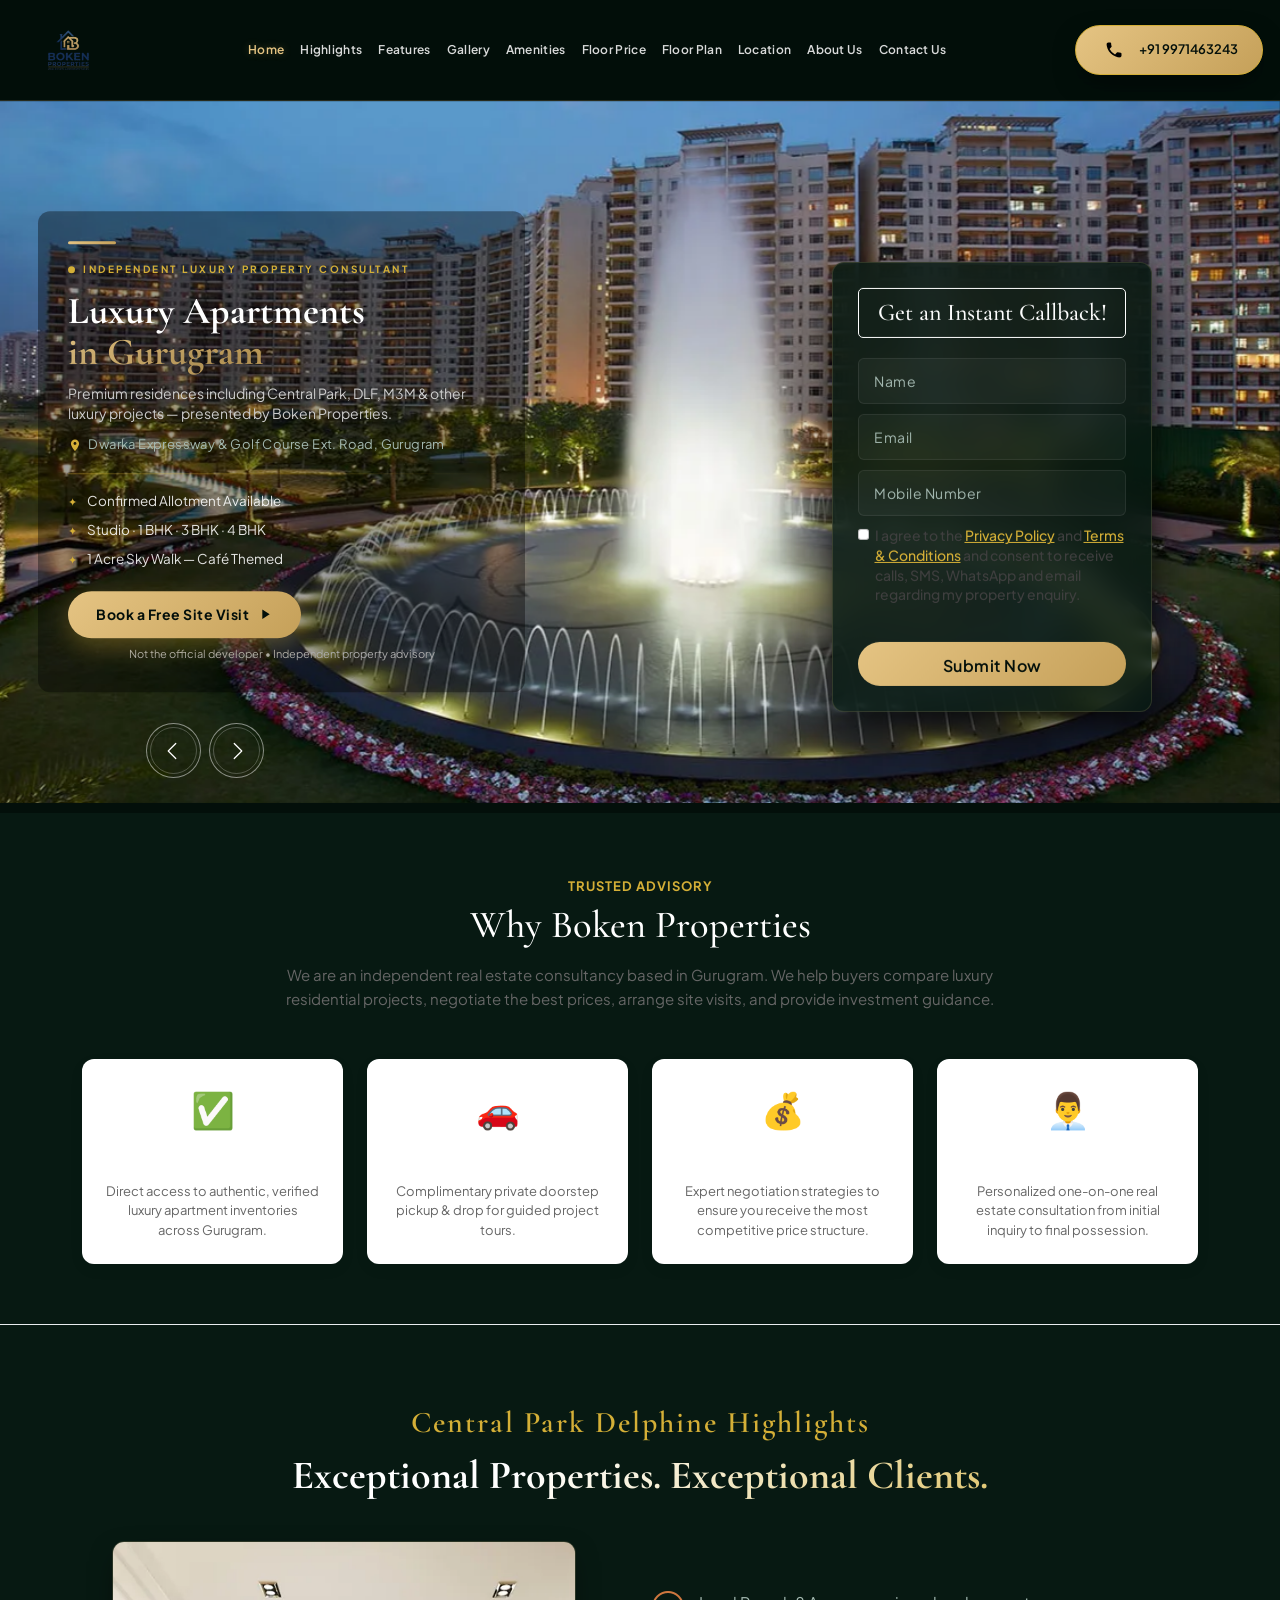
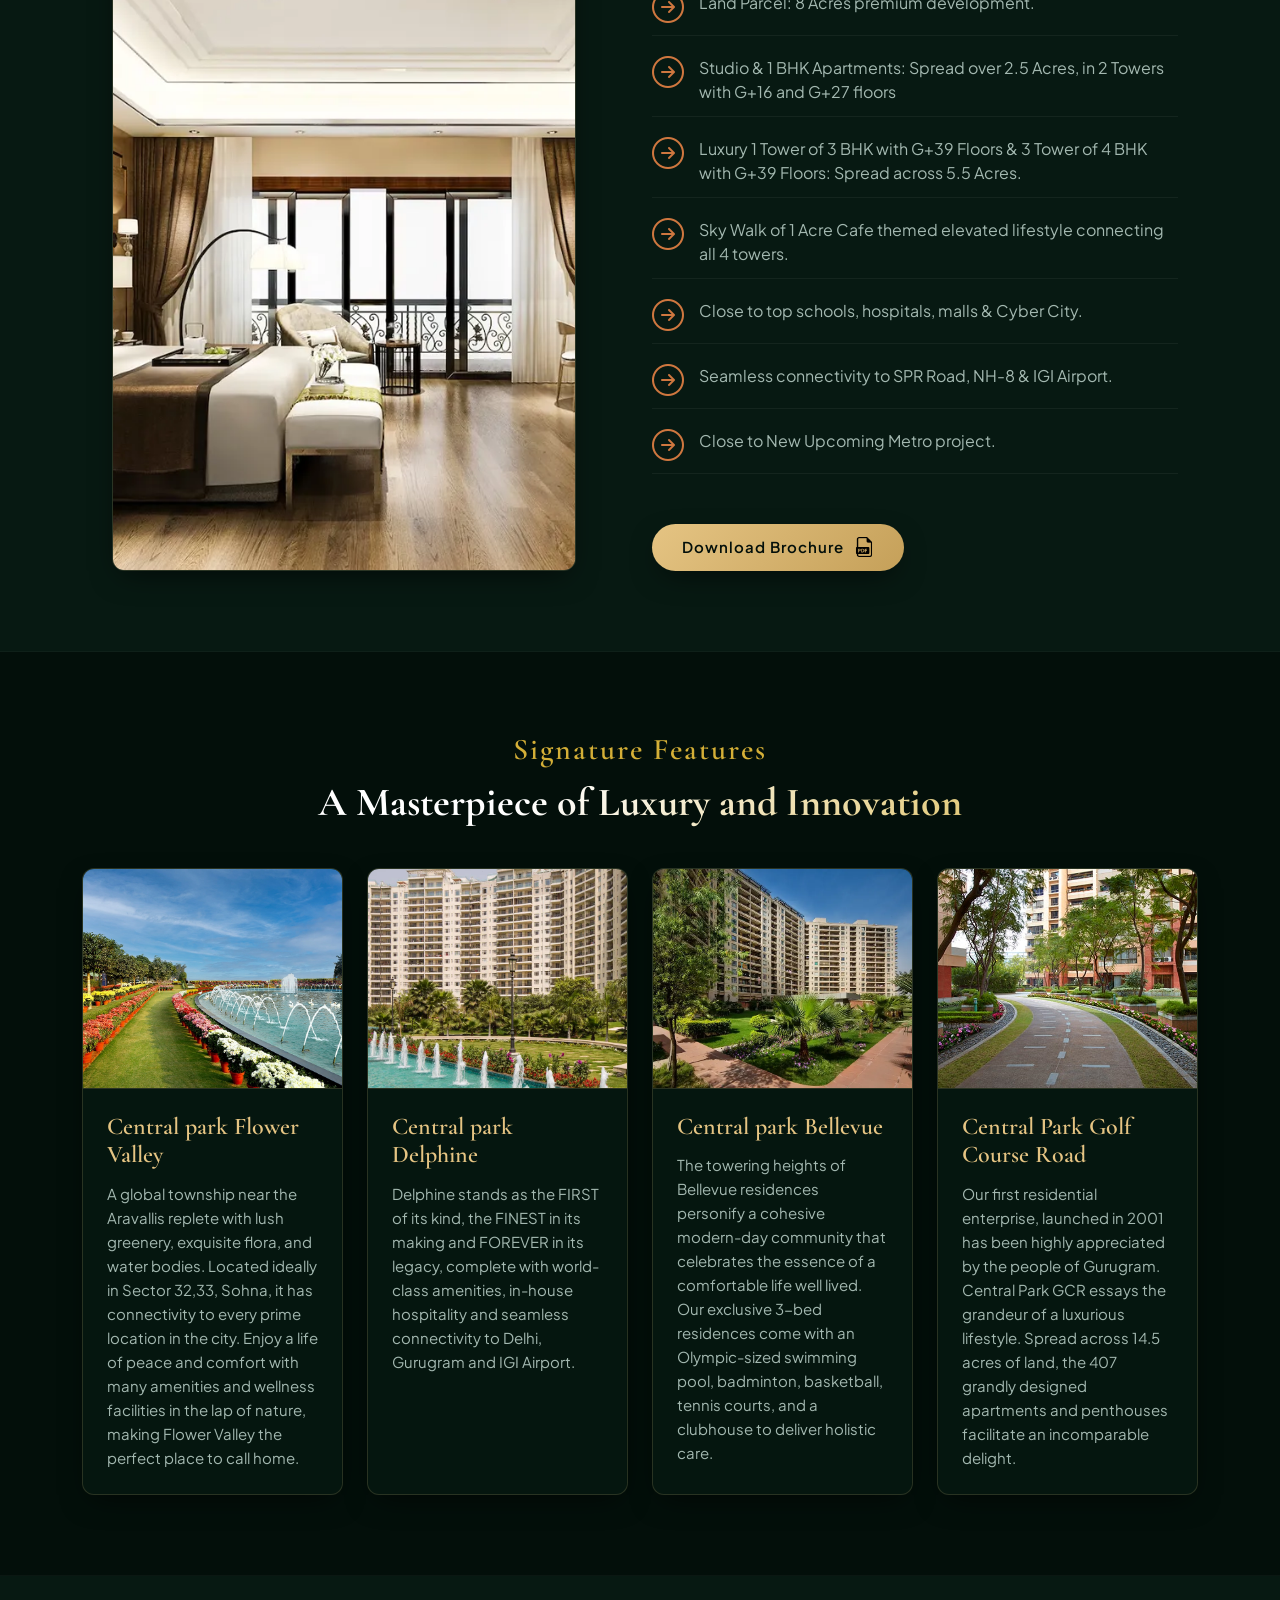
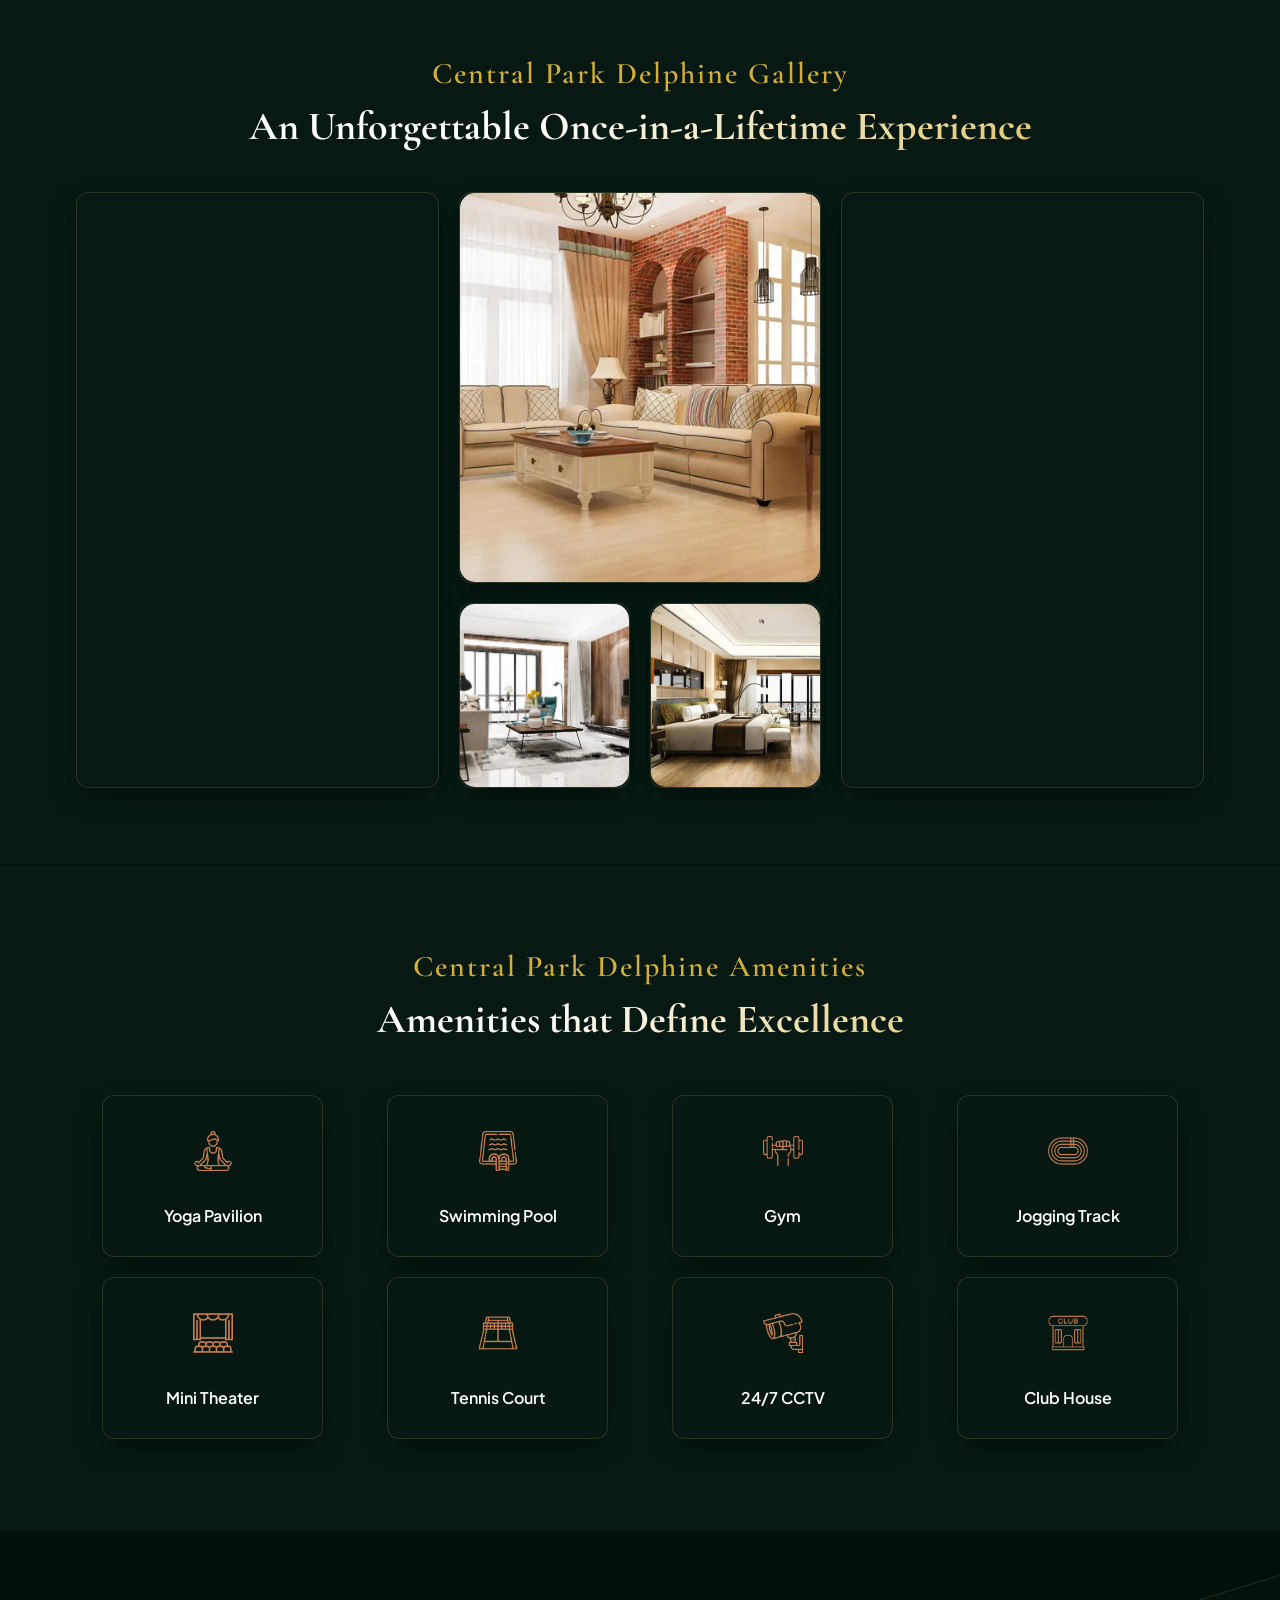
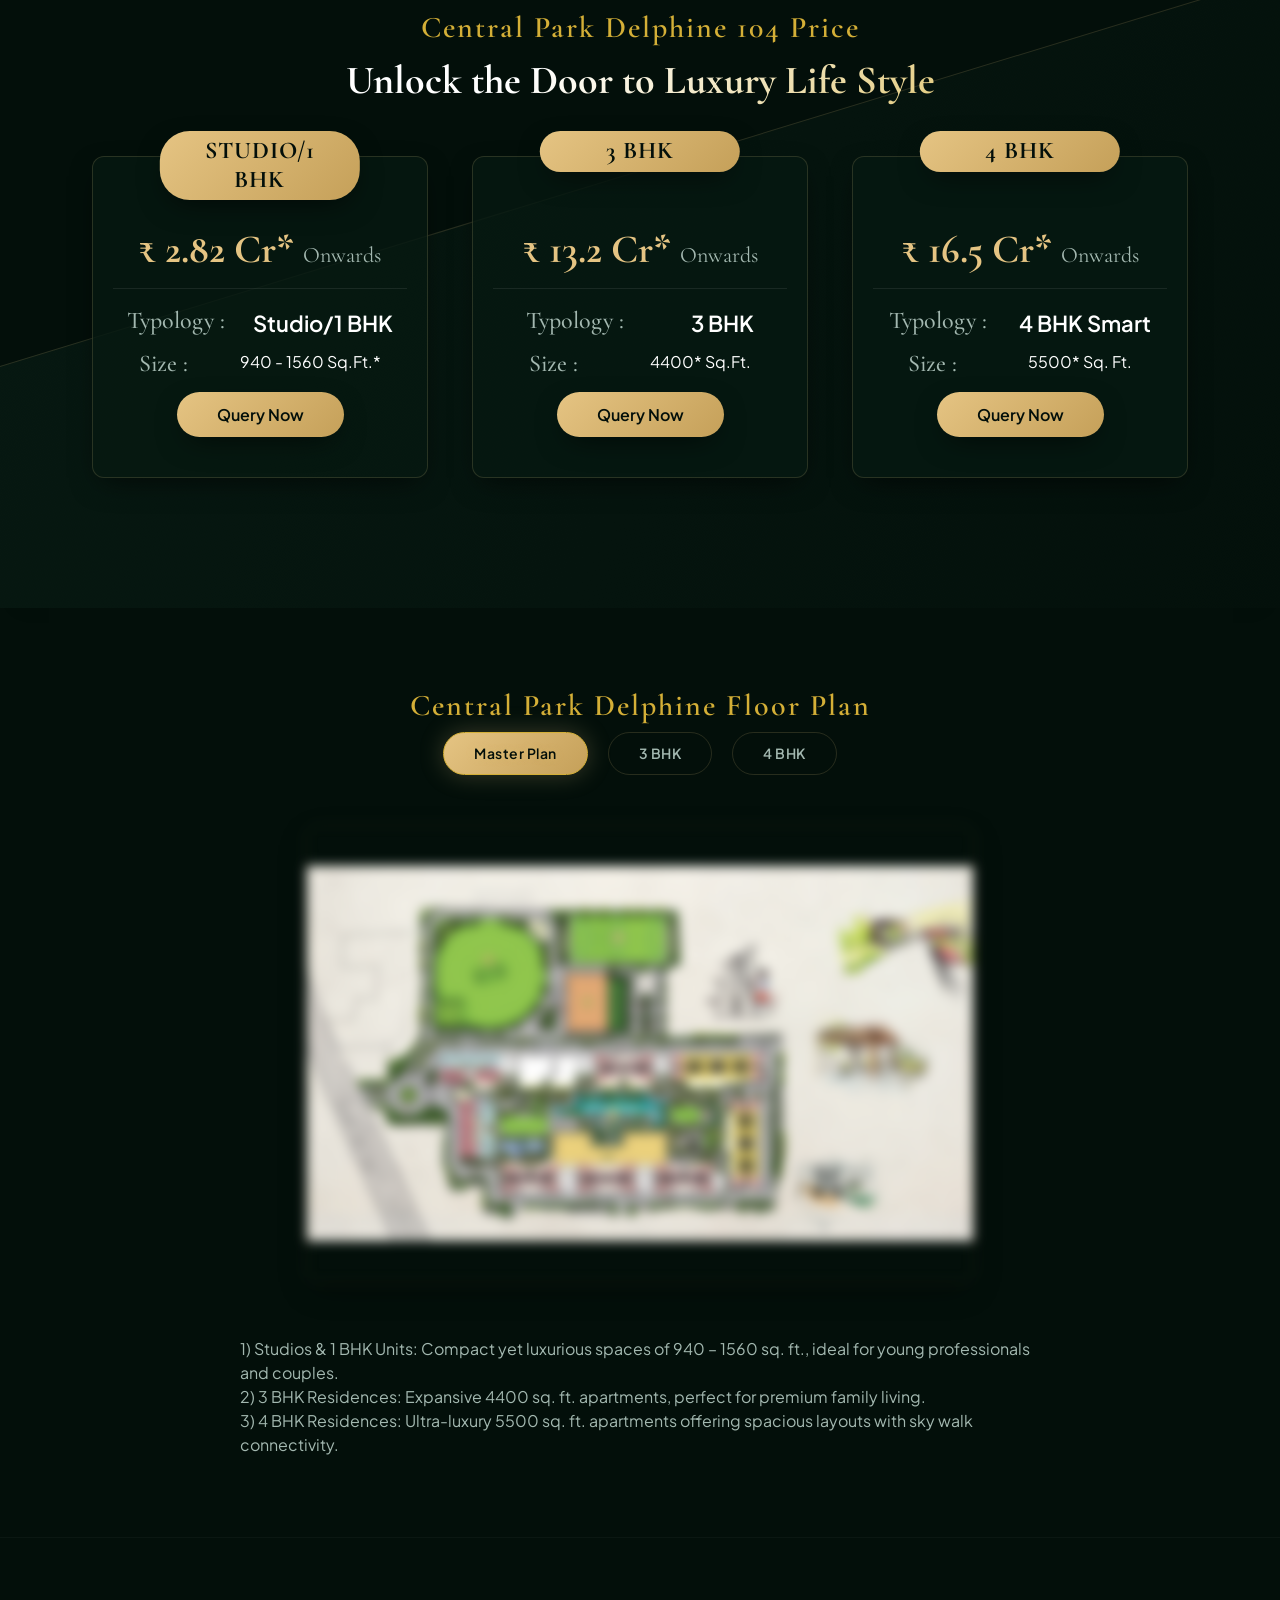
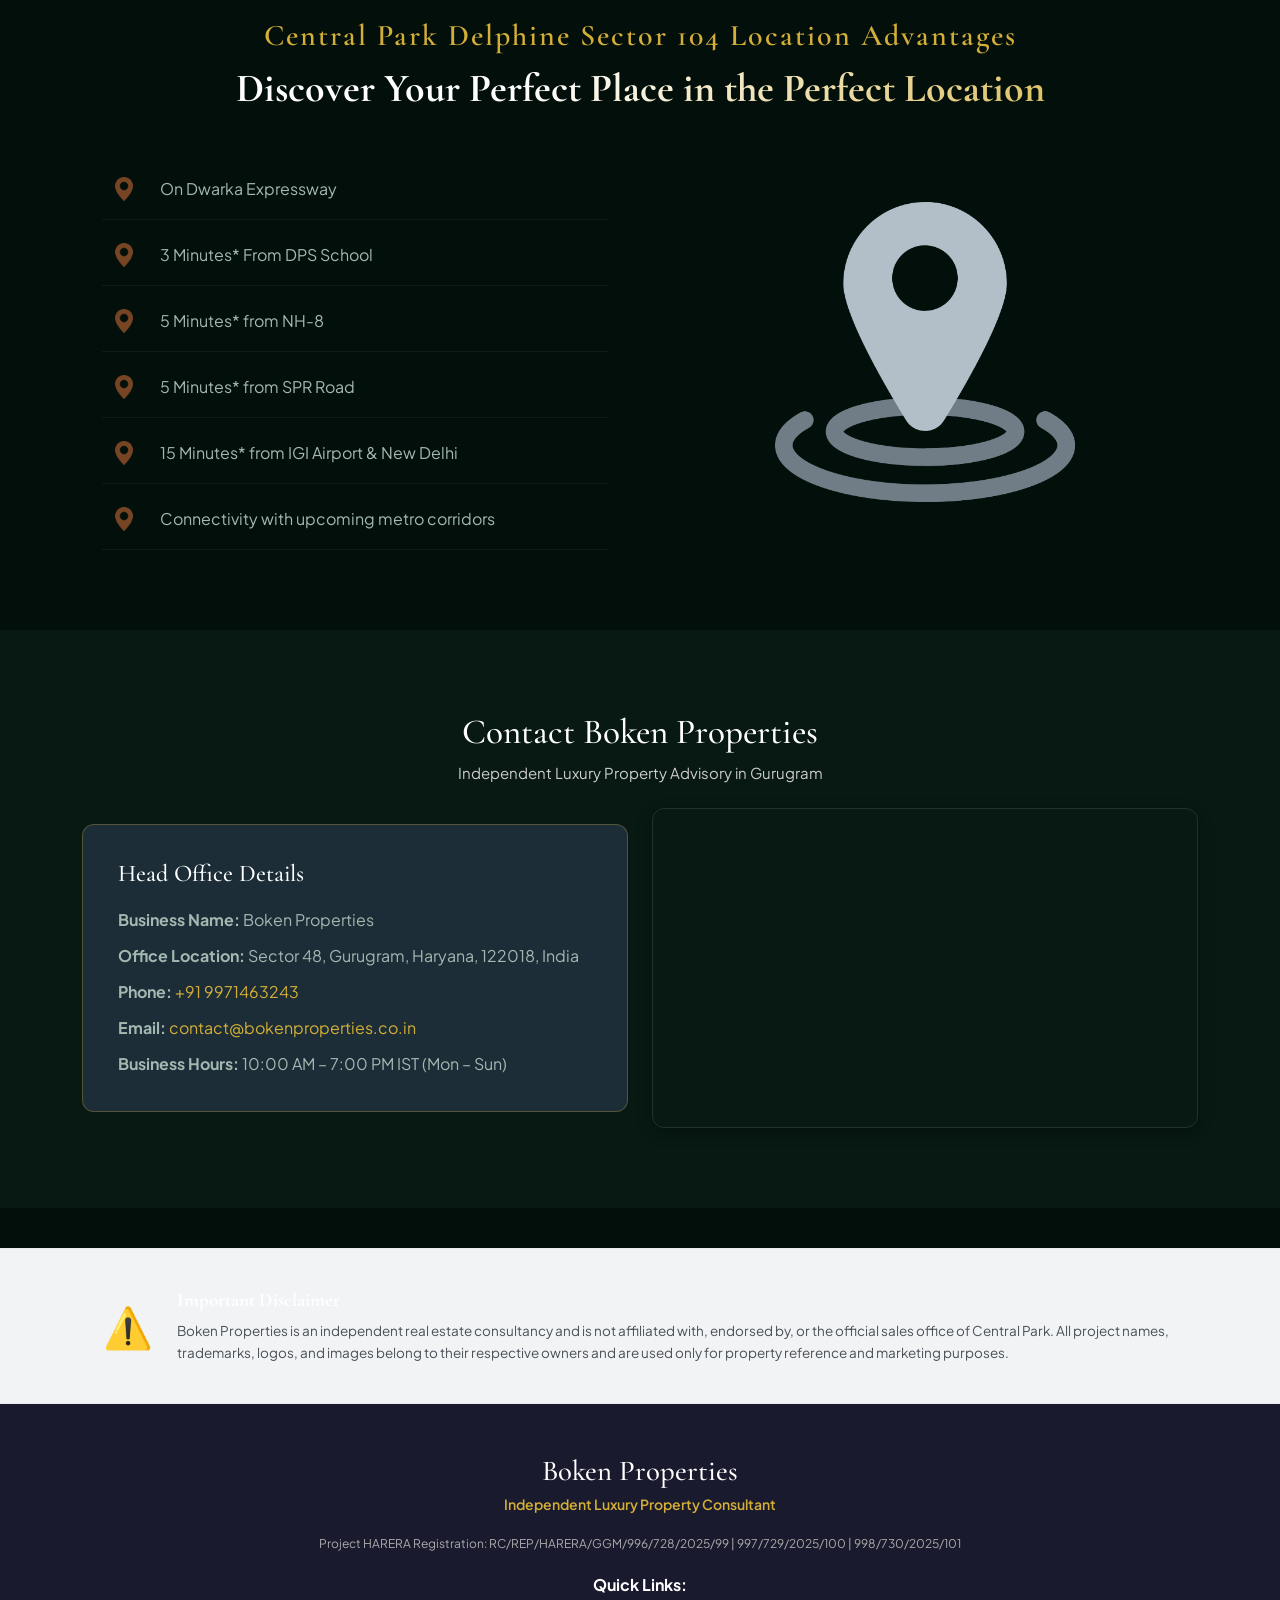
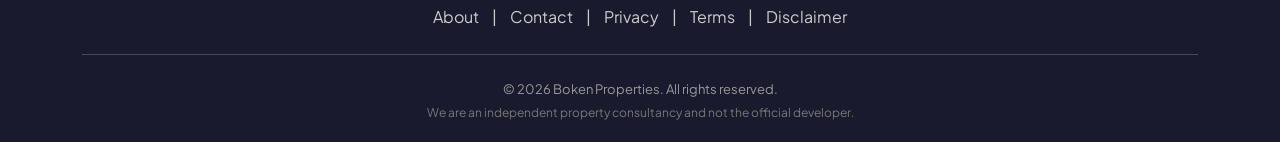
==== central-park-gurugram/index.html @ f5cbbeef "changes" ====
﻿<!DOCTYPE html>
<html lang="en" prefix="og: https://ogp.me/ns#">

<!-- Mirrored from www.bokenproperties.co.in/ by HTTrack Website Copier/3.x [XR&CO'2014], Fri, 24 Jul 2026 10:35:18 GMT -->
<head>
  <meta charset="utf-8">
  <meta name="viewport" content="width=device-width, initial-scale=1, viewport-fit=cover">
  <meta name="theme-color" content="#1a1a2e" />
  <meta http-equiv="X-UA-Compatible" content="IE=edge">

  <!-- ===== PRIMARY SEO TAGS ===== -->
  <title>Luxury Apartments in Gurugram | Boken Properties</title>
  <meta name="description" content="Explore premium apartments in Gurugram with Boken Properties. Independent property consultants offering site visits, price assistance and luxury residential guidance.">
  <meta name="keywords" content="Luxury Apartments Gurugram, Boken Properties, Gurugram Property Consultant, Central Park Delphine, Dwarka Expressway luxury project, 3 BHK Gurgaon, 4 BHK Gurgaon, independent property advisor">

  <!-- ===== CANONICAL & ROBOTS ===== -->
  <link rel="canonical" href="https://bokenproperties.co.in/">
  <link rel="alternate" hreflang="en-in" href="https://bokenproperties.co.in/">
  <link rel="alternate" hreflang="x-default" href="https://bokenproperties.co.in/">
  <link rel="sitemap" type="application/xml" title="Sitemap" href="https://bokenproperties.co.in/sitemap.xml">
  <meta name="robots" content="index, follow, max-snippet:-1, max-image-preview:large, max-video-preview:-1">
  <meta name="googlebot" content="index, follow, max-snippet:-1, max-image-preview:large, max-video-preview:-1">
  <meta name="bingbot" content="index, follow">

  <!-- ===== AUTHOR & COPYRIGHT ===== -->
  <meta name="author" content="Boken Properties – Independent Luxury Property Consultant">
  <meta name="copyright" content="bokenproperties.co.in">
  <meta name="rating" content="general">
  <meta name="revisit-after" content="3 days">
  <meta name="language" content="English">
  <meta name="classification" content="Real Estate, Luxury Properties, Property Consultancy">
  <meta name="category" content="Real Estate Consultancy">
  <meta name="coverage" content="India, Delhi NCR, Gurgaon, Gurugram, Haryana">
  <meta name="distribution" content="global">
  <meta name="target" content="all">
  <meta name="HandheldFriendly" content="true">
  <meta name="MobileOptimized" content="320">
  <meta name="apple-mobile-web-app-capable" content="yes">
  <meta name="apple-mobile-web-app-status-bar-style" content="black-translucent">
  <meta name="apple-mobile-web-app-title" content="Boken Properties">
  <meta name="application-name" content="Boken Properties">
  <meta name="msapplication-TileColor" content="#1a1a2e">
  <meta name="msapplication-TileImage" content="https://bokenproperties.co.in/images/image2/Central%20Park%20Delphine.webp">

  <!-- ===== DUBLIN CORE METADATA ===== -->
  <meta name="DC.title" content="Luxury Apartments in Gurugram | Boken Properties">
  <meta name="DC.creator" content="Boken Properties – Independent Luxury Property Consultant">
  <meta name="DC.subject" content="Luxury Properties, Real Estate Consultancy, Gurgaon, Gurugram, Delhi NCR">
  <meta name="DC.description" content="Explore premium apartments in Gurugram with Boken Properties. Independent property consultants offering site visits, price assistance and luxury residential guidance.">
  <meta name="DC.publisher" content="bokenproperties.co.in">
  <meta name="DC.type" content="Service">
  <meta name="DC.format" content="text/html">
  <meta name="DC.language" content="en">
  <meta name="DC.coverage" content="Gurgaon, Gurugram, Haryana, India">

  <!-- ===== GEO / LOCAL SEO TAGS ===== -->
  <meta name="geo.region" content="IN-HR">
  <meta name="geo.placename" content="Sector 48, Gurugram, Haryana, Delhi NCR, India">
  <meta name="geo.position" content="28.4230;77.0425">
  <meta name="ICBM" content="28.4230, 77.0425">
  <meta name="geo.country" content="IN">

  <!-- ===== OPEN GRAPH (Facebook / LinkedIn / WhatsApp / Telegram) ===== -->
  <meta property="og:type" content="website">
  <meta property="og:site_name" content="Boken Properties – Independent Luxury Property Consultant">
  <meta property="og:title" content="Luxury Apartments in Gurugram | Boken Properties">
  <meta property="og:description" content="Explore premium apartments in Gurugram with Boken Properties. Independent property consultants offering site visits, price assistance and luxury residential guidance.">
  <meta property="og:url" content="https://bokenproperties.co.in/">
  <meta property="og:image" content="https://bokenproperties.co.in/images/image2/imgi_3_gallery10.webp">
  <meta property="og:image:secure_url" content="https://bokenproperties.co.in/images/image2/imgi_3_gallery10.webp">
  <meta property="og:image:type" content="image/webp">
  <meta property="og:image:width" content="1200">
  <meta property="og:image:height" content="630">
  <meta property="og:image:alt" content="Boken Properties Luxury Properties in Gurugram Gurgaon">
  <meta property="og:locale" content="en_IN">
  <meta property="og:phone_number" content="+919971463243">
  <meta property="og:street-address" content="Sector 48">
  <meta property="og:locality" content="Gurugram">
  <meta property="og:region" content="Haryana">
  <meta property="og:postal-code" content="122018">
  <meta property="og:country-name" content="India">
  <meta property="article:publisher" content="https://bokenproperties.co.in/">
  <meta property="article:modified_time" content="2026-08-20T09:00:00+05:30">

  <!-- ===== TWITTER / X CARD ===== -->
  <meta name="twitter:card" content="summary_large_image">
  <meta name="twitter:title" content="Luxury Apartments in Gurugram | Boken Properties">
  <meta name="twitter:description" content="Explore premium apartments in Gurugram with Boken Properties. Independent property consultants offering site visits, price assistance and luxury residential guidance.">
  <meta name="twitter:image" content="https://bokenproperties.co.in/images/image2/imgi_3_gallery10.webp">
  <meta name="twitter:image:alt" content="Boken Properties Luxury Residences Gurugram">
  <meta name="twitter:domain" content="bokenproperties.co.in">

  <!-- ===== PINTEREST ===== -->
  <meta name="pinterest-rich-pin" content="true">

  <!-- ===== FAVICON ===== -->
  <link href="../images/image2/Central%20Park%20Delphine.webp" rel="shortcut icon" type="image/x-icon">
  <link rel="apple-touch-icon" sizes="180x180" href="../images/image2/Central%20Park%20Delphine.webp">
  <link rel="apple-touch-icon" sizes="152x152" href="../images/image2/Central%20Park%20Delphine.webp">
  <link rel="apple-touch-icon" sizes="120x120" href="../images/image2/Central%20Park%20Delphine.webp">
  <link rel="icon" type="image/webp" sizes="32x32" href="../images/image2/Central%20Park%20Delphine.webp">
  <link rel="icon" type="image/webp" sizes="16x16" href="../images/image2/Central%20Park%20Delphine.webp">

  <!-- ===== PERFORMANCE & PRELOAD ===== -->
  <link rel="preload" href="../images/image2/imgi_3_gallery10.webp" as="image" type="image/webp">
  <link rel="dns-prefetch" href="//fonts.googleapis.com">
  <link rel="dns-prefetch" href="//fonts.gstatic.com">
  <link rel="dns-prefetch" href="//www.googletagmanager.com">

  <!-- ===== FONTS ===== -->
  <link rel="preconnect" href="https://fonts.googleapis.com">
  <link rel="preconnect" href="https://fonts.gstatic.com" crossorigin>
  <link href="https://fonts.googleapis.com/css2?family=Cormorant+Garamond:ital,wght@0,300;0,400;0,500;0,600;0,700;1,400&family=Plus+Jakarta+Sans:wght@300;400;500;600;700&display=swap" rel="stylesheet">

  <!-- ===== STYLESHEETS ===== -->
  <link rel="stylesheet" href="../css/bootstrap.min.css">
  <link rel="stylesheet" href="../css/style.css">
  <link rel="stylesheet" href="../css/magnific-popup.css">

  <!-- ===== JSON-LD STRUCTURED DATA ===== -->

  <!-- 1. RealEstateAgent / LocalBusiness Schema -->
  <script type="application/ld+json">
  {
    "@context": "https://schema.org",
    "@type": "RealEstateAgent",
    "name": "Boken Properties",
    "url": "https://bokenproperties.co.in",
    "email": "contact@bokenproperties.co.in",
    "telephone": "+919971463243",
    "description": "Independent real estate consultancy based in Gurugram helping buyers compare luxury residential projects, negotiate best prices, arrange site visits, and provide investment guidance.",
    "address": {
      "@type": "PostalAddress",
      "streetAddress": "Sector 48",
      "addressLocality": "Gurugram",
      "addressRegion": "Haryana",
      "postalCode": "122018",
      "addressCountry": "IN"
    },
    "sameAs": []
  }
  </script>

  <!-- 3. ItemList of Properties -->
  <script type="application/ld+json">
  {
    "@context": "https://schema.org",
    "@type": "ItemList",
    "name": "Central Park Properties in Gurugram",
    "description": "Complete list of luxury residential projects by Central Park developer in Gurgaon, Delhi NCR.",
    "itemListElement": [
      {
        "@type": "ListItem",
        "position": 1,
        "name": "Central Park Delphine – Sector 104, Dwarka Expressway",
        "url": "https://bokenproperties.co.in/central-park-gurugram/",
        "description": "New launch luxury project – Studio, 1, 3 & 4 BHK apartments from ₹2.82 Cr* with 1-Acre Sky Walk Café."
      },
      {
        "@type": "ListItem",
        "position": 2,
        "name": "Central Park Flower Valley – Sector 32/33, Sohna",
        "url": "https://bokenproperties.co.in/central-park-gurugram/central-park-gurugram/",
        "description": "Global township near the Aravallis with lush greenery, water bodies and world-class amenities."
      },
      {
        "@type": "ListItem",
        "position": 3,
        "name": "Central Park Bellevue – Gurgaon",
        "url": "https://bokenproperties.co.in/central-park-gurugram/central-park-gurugram/",
        "description": "Luxury 3-bedroom residences with Olympic-sized pool, sports courts and premium clubhouse."
      },
      {
        "@type": "ListItem",
        "position": 4,
        "name": "Central Park Golf Course Road – Gurgaon",
        "url": "https://bokenproperties.co.in/central-park-gurugram/central-park-gurugram/",
        "description": "First residential project by Central Park, launched 2001. 407 apartments & penthouses spread across 14.5 acres."
      }
    ]
  }
  </script>

  <!-- 5. BreadcrumbList Schema -->
  <script type="application/ld+json">
  {
    "@context": "https://schema.org",
    "@type": "BreadcrumbList",
    "@id": "https://bokenproperties.co.in/central-park-gurugram/central-park-gurugram/#breadcrumb",
    "itemListElement": [
      {
        "@type": "ListItem",
        "position": 1,
        "name": "Home – Central Park Delphine",
        "item": "https://bokenproperties.co.in/central-park-gurugram/"
      },
      {
        "@type": "ListItem",
        "position": 2,
        "name": "Central Park Properties Gurugram",
        "item": "https://bokenproperties.co.in/central-park-gurugram/central-park-gurugram/"
      }
    ]
  }
  </script>

  <!-- 5. FAQPage Schema -->
  <script type="application/ld+json">
  {
    "@context": "https://schema.org",
    "@type": "FAQPage",
    "mainEntity": [
      {
        "@type": "Question",
        "name": "What Central Park projects are available in Gurgaon?",
        "acceptedAnswer": {
          "@type": "Answer",
          "text": "Central Park has multiple luxury projects in Gurgaon including Central Park Delphine (Sector 104, Dwarka Expressway), Central Park Flower Valley (Sector 32/33, Sohna), Central Park Bellevue, and Central Park Golf Course Road."
        }
      },
      {
        "@type": "Question",
        "name": "What is Central Park Delphine?",
        "acceptedAnswer": {
          "@type": "Answer",
          "text": "Central Park Delphine is a new launch ultra-luxury residential project at Sector 104, Dwarka Expressway, Gurgaon. It offers Studio, 1 BHK, 3 BHK and 4 BHK apartments starting from ₹2.82 Cr* with a unique 1-Acre Sky Walk Café lifestyle deck."
        }
      },
      {
        "@type": "Question",
        "name": "What is Central Park Flower Valley?",
        "acceptedAnswer": {
          "@type": "Answer",
          "text": "Central Park Flower Valley is a global township located in Sector 32/33, Sohna, Gurgaon, near the Aravallis. It features lush greenery, water bodies, exquisite flora, and world-class amenities for comfortable community living."
        }
      },
      {
        "@type": "Question",
        "name": "Who develops Central Park properties in Gurgaon?",
        "acceptedAnswer": {
          "@type": "Answer",
          "text": "Central Park properties in Gurgaon are developed by Central Park, one of India's top luxury real estate developers. The company is known for concept-based luxury developments with premium specifications, lush landscapes and unique lifestyle features."
        }
      }
    ]
  }
  </script>

  <!-- 7. WebPage Schema -->
  <script type="application/ld+json">
  {
    "@context": "https://schema.org",
    "@type": "WebPage",
    "@id": "https://bokenproperties.co.in/central-park-gurugram/central-park-gurugram/#webpage",
    "url": "https://bokenproperties.co.in/central-park-gurugram/central-park-gurugram/",
    "name": "Central Park Properties Gurugram | All Luxury Projects in Gurgaon",
    "isPartOf": {"@id": "https://bokenproperties.co.in/central-park-gurugram/#website"},
    "description": "All Central Park luxury residential projects in Gurugram – Delphine Sector 104, Flower Valley Sohna, Bellevue, Golf Course Road.",
    "inLanguage": "en-IN",
    "datePublished": "2024-01-01",
    "dateModified": "2025-07-30",
    "breadcrumb": {"@id": "https://bokenproperties.co.in/central-park-gurugram/central-park-gurugram/#breadcrumb"},
    "speakable": {
      "@type": "SpeakableSpecification",
      "cssSelector": ["h1", "h2", ".property-highlights"]
    }
  }
  </script>

  <!-- 8. Event / Site Visit Schema -->
  <script type="application/ld+json">
  {
    "@context": "https://schema.org",
    "@type": "Event",
    "name": "Central Park Gurugram Property Showcase & Site Visit",
    "description": "Book a free site visit to explore all Central Park properties in Gurugram – Delphine Sector 104, Flower Valley, Bellevue and Golf Course Road.",
    "startDate": "2025-01-01",
    "endDate": "2025-12-31",
    "eventStatus": "https://schema.org/EventScheduled",
    "eventAttendanceMode": "https://schema.org/OfflineEventAttendanceMode",
    "location": {
      "@type": "Place",
      "name": "Central Park Properties – Sales Office, Gurugram",
      "address": {
        "@type": "PostalAddress",
        "addressLocality": "Gurgaon",
        "addressRegion": "Haryana",
        "addressCountry": "IN"
      }
    },
    "organizer": {
      "@type": "Organization",
      "name": "Central Park Delphine – Authorized Channel Partner",
      "url": "https://bokenproperties.co.in/central-park-gurugram/"
    },
    "offers": {
      "@type": "Offer",
      "price": "0",
      "priceCurrency": "INR",
      "availability": "https://schema.org/InStock",
      "url": "https://bokenproperties.co.in/central-park-gurugram/central-park-gurugram/#contact"
    }
  }
  </script>

</head>
<!-- Google tag (gtag.js) -->
<script async src="https://www.googletagmanager.com/gtag/js?id=AW-18353196610"></script>
<script>
  window.dataLayer = window.dataLayer || [];
  function gtag(){dataLayer.push(arguments);}
  gtag('js', new Date());

  gtag('config', 'AW-18353196610');
</script>
<body>
    
    <section class="header-section">
        <nav class="navbar navbar-expand-lg">
          <div class="container">
            <a class="navbar-brand" href="index.html">
            <img class="project-logo" src="../properties.images/logo2.png" alt="Central Park Delphine">
          
            </a>
            <button class="navbar-toggler" type="button" data-bs-toggle="collapse" data-bs-target="#navbarSupportedContent" aria-controls="navbarSupportedContent" aria-expanded="false" aria-label="Toggle navigation">
            <span class="navbar-toggler-icon"></span>
            </button>
            <div class="collapse navbar-collapse justify-content-center" id="navbarSupportedContent">
                <ul class="navbar-nav mb-2 mb-lg-0 asidebar">
                <li class="nav-item">
                    <a class="nav-link active" aria-current="page" href="#home">Home</a>
                </li>
            <!-- <li class="nav-item">
              <a class="nav-link" href="#overview">Overview</a>
            </li> -->
            <li class="nav-item">
              <a class="nav-link" href="#highlights">Highlights</a>
            </li>
            <li class="nav-item">
              <a class="nav-link" href="#features">Features</a>
            </li>
            <li class="nav-item">
              <a class="nav-link" href="#gallery">Gallery</a>
            </li>
            <li class="nav-item">
              <a class="nav-link" href="#amenities">Amenities</a>
            </li>
            <li class="nav-item">
              <a class="nav-link" href="#price">Floor Price</a>
            </li>
            <li class="nav-item">
              <a class="nav-link" href="#master-and-floor-plan">Floor Plan</a>
            </li>
            <li class="nav-item">
              <a class="nav-link" href="#location-advantage">Location</a>
            </li>
            <li class="nav-item">
              <a class="nav-link" href="../about.html">About Us</a>
            </li>
            <li class="nav-item">
              <a class="nav-link" href="../contact-us.html">Contact Us</a>
            </li>
          </ul>
        </div>
         <div class="nav-item d-md-block d-none">
          <a class="navbar-call-btn" href="tel:+91 9971463243 ">
            <img class="trin-trin" src="data:image/svg+xml;utf8,%3Csvg xmlns='http://www.w3.org/2000/svg' viewBox='0 0 24 24' fill='%23000000'%3E%3Cpath d='M20.01 15.38c-1.23 0-2.42-.2-3.53-.57a1 1 0 0 0-1.01.24l-2.2 2.2a15.045 15.045 0 0 1-6.59-6.59l2.2-2.2a1 1 0 0 0 .24-1.01 11.36 11.36 0 0 1-.57-3.53c0-.55-.45-1-1-1H4c-.55 0-1 .45-1 1 0 9.39 7.61 17 17 17 .55 0 1-.45 1-1v-3.5c0-.55-.45-1-1-1z'/%3E%3C/svg%3E" alt="Call Phone Icon">
            +91 9971463243 
          </a>
        </div> 
      </div>
    </nav>
  </section>


  <section class="banner-setion" id="home">
    <div class="banner">
      <div class="container-fluid banner-container">
        <div id="carouselExampleControls" class="carousel slide" data-bs-ride="carousel">
          <div class="carousel-inner">
            <div class="carousel-item active">
                <img src="../images/image2/imgi_3_gallery10.webp" alt="Central Park Delphine" class="d-view">
                <img src="../images/image2/imgi_3_gallery10.webp" alt="Central Park Delphine" class="m-view">

            </div>
            <div class="carousel-item">
                <img src="../images/image2/project_1685186892584295412.avif" alt="Central Park Delphine" class="d-view">
                <img src="../images/image2/project_1685186892584295412.avif" alt="Central Park Delphine" class="m-view">
            </div>
          </div>
          <button class="carousel-control-prev" type="button" data-bs-target="#carouselExampleControls" data-bs-slide="prev">
            <span class="carousel-control-prev-icon" aria-hidden="true"></span>
            <span class="visually-hidden">Previous</span>
          </button>
          <button class="carousel-control-next" type="button" data-bs-target="#carouselExampleControls" data-bs-slide="next">
            <span class="carousel-control-next-icon" aria-hidden="true"></span>
            <span class="visually-hidden">Next</span>
          </button>
        </div>
      </div>
    </div>

    <div class="project-details-ban">

      <!-- Gold top accent bar -->
      <div class="pdb-accent-bar"></div>

      <!-- Hero Badge -->
      <div class="pdb-badge">
        <span class="pdb-badge-dot"></span>
        Independent Luxury Property Consultant
      </div>

      <!-- Main Heading & Subheading -->
      <h1 id="projectName" style="font-size: 2.2rem; margin-bottom: 8px;">Luxury Apartments<br><span class="pdb-title-accent">in Gurugram</span></h1>
      <p style="color: #ccc; font-size: 14px; margin-bottom: 12px; line-height: 1.4;">Premium residences including Central Park, DLF, M3M &amp; other luxury projects — presented by Boken Properties.</p>

      <!-- Location tag -->
      <div class="pdb-location">
        <svg xmlns="http://www.w3.org/2000/svg" width="14" height="14" viewBox="0 0 24 24" fill="var(--color-gold)"><path d="M12 2C8.13 2 5 5.13 5 9c0 5.25 7 13 7 13s7-7.75 7-13c0-3.87-3.13-7-7-7zm0 9.5c-1.38 0-2.5-1.12-2.5-2.5s1.12-2.5 2.5-2.5 2.5 1.12 2.5 2.5-1.12 2.5-2.5 2.5z"/></svg>
        Dwarka Expressway &amp; Golf Course Ext. Road, Gurugram
      </div>

      <!-- <div class="pdb-location" style="font-size: 11px; margin-top: 5px; opacity: 0.9;">
        <strong style="color: var(--color-gold);">HARERA Reg No:</strong> RC/REP/HARERA/GGM/996/728/2025/99 | 997/729/2025/100 | 998/730/2025/101
      </div> -->

      <!-- Thin divider -->
      <div class="pdb-divider"></div>

      <!-- Key highlights -->
      <div class="pdb-highlights">
        <div class="pdb-highlight-item">
          <span class="pdb-check">✦</span>
          <span>Confirmed Allotment Available</span>
        </div>
        <div class="pdb-highlight-item">
          <span class="pdb-check">✦</span>
          <span>Studio · 1 BHK · 3 BHK · 4 BHK</span>
        </div>
        <div class="pdb-highlight-item">
          <span class="pdb-check">✦</span>
          <span>1 Acre Sky Walk — Café Themed</span>
        </div>
      </div>

      <!-- Price chips -->
      <!-- <div class="pdb-price-row">
        <div class="pdb-price-chip">
          <span class="pdb-price-label">Starting From</span>
          <span class="pdb-price-value">₹2.82 Cr*</span>
        </div>
        <div class="pdb-price-chip pdb-price-chip--gold">
          <span class="pdb-price-label">Launch Price</span>
          <span class="pdb-price-value">₹30,000 / Sq.Ft*</span>
        </div>
      </div> -->

      <!-- CTA Button -->
      <a class="pdb-cta-btn" href="#" data-bs-toggle="modal" data-bs-target="#exampleModal">
        Book a Free Site Visit
        <svg xmlns="http://www.w3.org/2000/svg" width="16" height="16" viewBox="0 0 24 24" fill="currentColor"><path d="M8 5v14l11-7z"/></svg>
      </a>

      <!-- Small text below CTA -->
      <p style="font-size: 11px; color: #aaa; text-align: center; margin-top: 8px; margin-bottom: 0;">Not the official developer • Independent property advisory</p>

      <div class="banner-btn d-md-none d-block" style="margin-top:0;"></div>      </div>
    </div>
    
    <div class="banner-form-section">
      <div class="form-section">
        <div class="banner-form">
          <div class="form-bottom">
            <h4 class="form_title" style="text-align: center;">Get an Instant Callback!</h4>
             
          </div>
          <div class="form lower-form-part">
             
			<form method="post" onsubmit="submitForm(event)" >
            <div class="form-group">
              <input type="text" class="form-control" placeholder="Name" name="name" required="">
            </div>
            <div class="form-group">
              <input type="email" class="form-control" placeholder="Email" name="email" required="">
            </div>
            <div class="form-group">
              <input type="tel" class="form-control" placeholder="Mobile Number" name="phone" required="" pattern="[0-9]{10}">
            </div>
           
            <div class="form-check text-start mb-3" style="font-size: 11px; color: #ccc;">
              <input class="form-check-input" type="checkbox" value="" required id="consentCheckHero">
              <label class="form-check-label" for="consentCheckHero" style="line-height: 1.4;">
                I agree to the <a href="../privacy-policy.html" target="_blank" style="color: #d4af37; text-decoration: underline;">Privacy Policy</a> and <a href="../terms-and-conditions.html" target="_blank" style="color: #d4af37; text-decoration: underline;">Terms &amp; Conditions</a> and consent to receive calls, SMS, WhatsApp and email regarding my property enquiry.
              </label>
            </div>
            <input type="submit" name="submit" value="Submit Now" class="btn dark_btn rounded submit_btn">
			</form>
          </div>
        </div>
      </div>
    </div>
  </section>

  <!-- ========================
       2. BUSINESS IDENTITY SECTION
       ======================== -->
  <section class="why-boken-section" style="background: #071912; padding: 60px 0; border-bottom: 1px solid #e9ecef;">
    <div class="container">
      <div class="row text-center mb-5">
        <div class="col-lg-8 offset-lg-2">
          <span style="color: #d4af37; font-weight: 700; text-transform: uppercase; letter-spacing: 1px; font-size: 13px;">Trusted Advisory</span>
          <h2 style="font-family: 'Cormorant Garamond', Georgia, serif; font-size: 2.4rem; color: #1a1a2e; margin-top: 5px; margin-bottom: 15px;">Why Boken Properties</h2>
          <p style="color: #666; font-size: 15px; line-height: 1.6;">We are an independent real estate consultancy based in Gurugram. We help buyers compare luxury residential projects, negotiate the best prices, arrange site visits, and provide investment guidance.</p>
        </div>
      </div>
      <div class="row g-4">
        <div class="col-md-3 col-sm-6">
          <div class="card h-100 text-center p-4" style="border: none; border-radius: 12px; box-shadow: 0 5px 15px rgba(0,0,0,0.05); background: #fff;">
            <div style="font-size: 2.2rem; margin-bottom: 15px;">✅</div>
            <h4 style="font-size: 1.1rem; font-weight: 700; color: #1a1a2e; margin-bottom: 10px;">Verified Inventory</h4>
            <p style="font-size: 13px; color: #666; margin-bottom: 0;">Direct access to authentic, verified luxury apartment inventories across Gurugram.</p>
          </div>
        </div>
        <div class="col-md-3 col-sm-6">
          <div class="card h-100 text-center p-4" style="border: none; border-radius: 12px; box-shadow: 0 5px 15px rgba(0,0,0,0.05); background: #fff;">
            <div style="font-size: 2.2rem; margin-bottom: 15px;">🚗</div>
            <h4 style="font-size: 1.1rem; font-weight: 700; color: #1a1a2e; margin-bottom: 10px;">Free Site Visit</h4>
            <p style="font-size: 13px; color: #666; margin-bottom: 0;">Complimentary private doorstep pickup &amp; drop for guided project tours.</p>
          </div>
        </div>
        <div class="col-md-3 col-sm-6">
          <div class="card h-100 text-center p-4" style="border: none; border-radius: 12px; box-shadow: 0 5px 15px rgba(0,0,0,0.05); background: #fff;">
            <div style="font-size: 2.2rem; margin-bottom: 15px;">💰</div>
            <h4 style="font-size: 1.1rem; font-weight: 700; color: #1a1a2e; margin-bottom: 10px;">Best Price Assistance</h4>
            <p style="font-size: 13px; color: #666; margin-bottom: 0;">Expert negotiation strategies to ensure you receive the most competitive price structure.</p>
          </div>
        </div>
        <div class="col-md-3 col-sm-6">
          <div class="card h-100 text-center p-4" style="border: none; border-radius: 12px; box-shadow: 0 5px 15px rgba(0,0,0,0.05); background: #fff;">
            <div style="font-size: 2.2rem; margin-bottom: 15px;">👨‍💼</div>
            <h4 style="font-size: 1.1rem; font-weight: 700; color: #1a1a2e; margin-bottom: 10px;">Dedicated Property Advisor</h4>
            <p style="font-size: 13px; color: #666; margin-bottom: 0;">Personalized one-on-one real estate consultation from initial inquiry to final possession.</p>
          </div>
        </div>
      </div>
    </div>
  </section>

  <div id="query-fix-btn" class="query-now hide">
    <a href="#" data-bs-toggle="modal" data-bs-target="#exampleModal">
      <img class="query-btn" src="../images/query-btn.png" alt="">
      <p>Query Now</p>
    </a>
  </div>

  <!-- Overview Section -->

  <!-- <section class="overview-section" id="overview">
    <div class="container">
      <div class="row justify-content-between">
        <div class="col-md-6">
          <div class="overview-left-section">
            <h4>Overview</h4>
            <h2>Central Park Delphine, Sector 104 Gurgaon</h2>
            <p>Central Park Delphine is a landmark residential project in Sector 104 Gurgaon that blends luxury, comfort, and exclusivity. Spread over 8 acres of green land, Central Park 104 offers a mix of studio & 1 BHK apartments - 2 Towers, 3 BHK & 4 BHK apartments - 4 Towers. With world-class design, premium architecture and amenities crafted for modern living, Central Park 104 has emerged as one of the most sought-after residential destinations on the Dwarka Expressway belt. Its sky walk innovation, high-rise towers and thoughtfully designed layouts make it stand out in the luxury housing segment.</p>
           
            <a class="overview-btn" href="#" data-bs-toggle="modal" data-bs-target="#exampleModal">Download Brochure
              <img class="img-fluid" src="../images/pdf-file.png" alt="Central Park Delphine">
            </a>
          </div>
        </div>
        <div class="col-md-6">
          <div class="highlight-img-section">
            <img class="img-fluid" src="../images/image2/imgi_22_g5.webp" alt="Central Park Delphine">
          </div>
        </div>
      </div>
    </div>

  </section> -->




  <section class="highlight-section" id="highlights">
    <div class="container">
      <h4 class="section-head"> Central Park Delphine Highlights</h4>
      <h2 class="section-head-para">Exceptional Properties. Exceptional Clients.</h2>

      <div class="row">
        <div class="col-md-6">
          <div class="highlight-img-section">
            <img class="img-fluid" src="../images/image2/imgi_18_g1.webp" alt="Central Park Delphine">
          </div>
        </div>
        <div class="col-md-6">
          <div class="highlight-text-section">
              <div class="high-points">
              <img src="../images/right.png" alt="Central Park Delphine">
              <p>Land Parcel: 8 Acres premium development.</p>
            </div>

            <div class="high-points">
              <img src="../images/right.png" alt="">
              <p>Studio & 1 BHK Apartments: Spread over 2.5 Acres, in 2 Towers with G+16 and G+27 floors</p>
            </div>

            <div class="high-points">
              <img src="../images/right.png" alt="Central Park Delphine">
              <p>Luxury 1 Tower of 3 BHK with G+39 Floors & 3 Tower of 4 BHK with G+39 Floors: Spread across 5.5 Acres.</p>
            </div>

            <div class="high-points">
              <img src="../images/right.png" alt="Central Park Delphine">
              <p>Sky Walk of 1 Acre Cafe themed elevated lifestyle connecting all 4 towers.</p>
            </div>
            <!--<div class="high-points">-->
            <!--  <img src="../images/right.png" alt="Central Park Delphine">-->
            <!--  <p>Payment Plan: Smart 25:15:15:20:25 milestone-based plan for easy investment.</p>-->
            <!--</div>-->

            <div class="high-points">
              <img src="../images/right.png" alt="Central Park Delphine">
              <p>Close to top schools, hospitals, malls & Cyber City.</p>
            </div>

            <div class="high-points">
              <img src="../images/right.png" alt="Central Park Delphine">
              <p>Seamless connectivity to SPR Road, NH-8 & IGI Airport.</p>
            </div>

            <div class="high-points">
              <img src="../images/right.png" alt="Central Park Delphine">
              <p>Close to New Upcoming Metro project.</p>
            </div>

            
           
            

            <!-- <div class="high-btn">
              <a class="high-view-more" href="#" data-bs-toggle="modal" data-bs-target="#exampleModal">
                <p>View More</p>
                <img src="../images/right.png" alt="Central Park Delphine">
              </a>
            </div> -->
            <a class="overview-btn" href="#" data-bs-toggle="modal" data-bs-target="#exampleModal">Download Brochure
              <img class="img-fluid" src="../images/pdf-file.png" alt="Central Park Delphine">
            </a>
          </div>
        </div>
      </div>
    </div>
  </section>

  <!-- Signature Features Section -->
  <section class="features-section" id="features">
    <div class="container">
      <h4 class="section-head">Signature Features</h4>
      <h2 class="section-head-para">A Masterpiece of Luxury and Innovation</h2>
      
      <div class="row g-4">
        <!-- Feature 1 -->
        <div class="col-12 col-md-6 col-lg-3">
          <div class="feature-card">
            <div class="feature-img-wrapper">
              <img src="../properties.images/images1.webp" alt="Central park Flower Valley">
            </div>
            <div class="feature-content">
              <h3>Central park Flower Valley</h3>
              <p>A global township near the Aravallis replete with lush greenery, exquisite flora, and water bodies. Located ideally in Sector 32,33, Sohna, it has connectivity to every prime location in the city. Enjoy a life of peace and comfort with many amenities and wellness facilities in the lap of nature, making Flower Valley the perfect place to call home.</p>
            </div>
          </div>
        </div>
        
        <!-- Feature 2 -->
        <div class="col-12 col-md-6 col-lg-3">
          <div class="feature-card">
            <div class="feature-img-wrapper">
              <img src="../images/image2/image1.webp" alt="Architectural Grandeur">
            </div>
            <div class="feature-content">
              <h3>Central park Delphine</h3>
              <p>Delphine stands as the FIRST of its kind, the FINEST in its making and FOREVER in its legacy, complete with world-class amenities, in-house hospitality and seamless connectivity to Delhi, Gurugram and IGI Airport.</p>
            </div>
          </div>
        </div>
        
        <!-- Feature 3 -->
        <div class="col-12 col-md-6 col-lg-3">
          <div class="feature-card">
            <div class="feature-img-wrapper">
              <img src="../properties.images/image3.webp" alt="Central park Bellevue">
            </div>
            <div class="feature-content">
              <h3>Central park Bellevue</h3>
              <p>The towering heights of Bellevue residences personify a cohesive modern-day community that celebrates the essence of a comfortable life well lived. Our exclusive 3-bed residences come with an Olympic-sized swimming pool, badminton, basketball, tennis courts, and a clubhouse to deliver holistic care.</p>
            </div>
          </div>
        </div>
        
        <!-- Feature 4 -->
        <div class="col-12 col-md-6 col-lg-3">
          <div class="feature-card">
            <div class="feature-img-wrapper">
              <img src="../properties.images/image4.jpg" alt="Central Park Golf Course Road">
            </div>
            <div class="feature-content">
              <h3>Central Park Golf Course Road</h3>
              <p>Our first residential enterprise, launched in 2001 has been highly appreciated by the people of Gurugram. Central Park GCR essays the grandeur of a luxurious lifestyle. Spread across 14.5 acres of land, the 407 grandly designed apartments and penthouses facilitate an incomparable delight.</p>
            </div>
          </div>
        </div>
      </div>
    </div>
  </section>

  <section class="gallery-section" id="gallery">
    <div class="container-fluid">
      <h4 class="section-head">Central Park Delphine Gallery</h4>
      <h2 class="section-head-para">An Unforgettable Once-in-a-Lifetime Experience</h2>
      <div class="row">
        <div class="grid-gallery-section">
          <div class="img-gallery1 gal-img">
            <video class="img-fluid" autoplay muted loop>
              <source src="../images/vedio1.mp4" type="video/mp4">
            </video>
          </div>
          <div class="img-gallery2 gal-img">
            <a href="images/image2/imgi_7_overview1.webp" class="with-caption image-link" title="Artistic Images">
              <img class="img-fluid" src="../images/image2/imgi_7_overview1.webp" alt="Central Park Delphine">
            </a>

          </div>
          <div class="img-gallery3 gal-img">
            <a href="images/image2/imgi_6_overview.webp" class="with-caption image-link" title="Artistic Images">
              <img class="img-fluid" src="../images/image2/imgi_21_g4.webp" alt="Central Park Delphine">
            </a>
          </div>
          <div class="img-gallery4 gal-img">
            <a href="images/image2/imgi_21_g4.webp" class="with-caption image-link" title="Artistic Images">
              <img class="img-fluid" src="../images/image2/imgi_6_overview.webp" alt="Central Park Delphine">
            </a>
          </div>
          <div class="img-gallery5 gal-img">
            <video class="img-fluid" autoplay muted loop>
              <source src="../images/vedio2.mp4" type="video/mp4">
            </video>
          </div>
        </div>

      </div>
    </div>
  </section>
 


 <section class="amenities-section" id="amenities">
    <div class="container">
      <h4 class="section-head">Central Park Delphine Amenities</h4>
      <h2 class="section-head-para">Amenities that Define Excellence</h2>

      <div class="row">
        
        <div class="col-6 col-md-3">
          <div class="amenities-details">
            <img src="../images/yoga.webp" alt="Central Park Delphine">
            <p>Yoga Pavilion</p>
          </div>
        </div>
        <div class="col-6 col-md-3">
          <div class="amenities-details">
            <img src="../images/swimming-pool.webp" alt="Central Park Delphine">
            <p>Swimming Pool</p>
          </div>
        </div>
        <div class="col-6 col-md-3">
          <div class="amenities-details">
            <img src="../images/dumbbell.webp" alt="Central Park Delphine">
            <p>Gym</p>
          </div>
        </div>        
        <div class="col-6 col-md-3">
          <div class="amenities-details">
            <img src="../images/running-track.webp" alt="Central Park Delphine">
            <p>Jogging Track</p>
          </div>
        </div>
        <div class="col-6 col-md-3">
          <div class="amenities-details">
            <img src="../images/theater.webp" alt="Central Park Delphine">
            <p>Mini Theater</p>
          </div>
        </div>
        <div class="col-6 col-md-3">
          <div class="amenities-details">
            <img src="../images/tennis-court.webp" alt="Central Park Delphine">
            <p>Tennis Court</p>
          </div>
        </div>
        <div class="col-6 col-md-3">
          <div class="amenities-details">
            <img src="../images/cctv-camera.webp" alt="Central Park Delphine">
            <p>24/7 CCTV</p>
          </div>
        </div>
        <div class="col-6 col-md-3">
          <div class="amenities-details">
            <img src="../images/club.webp" alt="Central Park Delphine">
            <p>Club House</p>
          </div>
        </div>
      </div>
    </div>
  </section>

  <section class="price-section" id="price">
    <div class="container">
      <h4 class="section-head">Central Park Delphine 104 Price </h4>
      <h2 class="section-head-para">Unlock the Door to Luxury Life Style</h2>
      <div class="row justify-content-center">

       

        <div class="col-md-4">
          <div class="price-details">
            <div class="apartments">
              <h4>Studio/1 BHK</h4>
            </div>
            <div class="pricing">
              <h3>₹ 2.82 Cr* <span>Onwards</span></h3>
            </div>
            <div class="typology">
              <h4>Typology :</h4>
              <p>Studio/1 BHK</p>
            </div>
            <div class="sizing">
              <h4>Size :</h4>
              <p>940 - 1560 Sq.Ft.*</p>
            </div>
            <div class="price-query-btn">
              <a href="#" data-bs-toggle="modal" data-bs-target="#exampleModal4">Query Now</a>
            </div>
          </div>
        </div>

        <div class="col-md-4">
          <div class="price-details">
            <div class="apartments">
              <h4>3 BHK</h4>
            </div>
            <div class="pricing">
              <h3>₹ 13.2 Cr* <span>Onwards</span></h3>
            </div>
            <div class="typology">
              <h4>Typology :</h4>
              <p>3 BHK</p>
            </div>
            <div class="sizing">
              <h4>Size :</h4>
              <p>4400* Sq.Ft.</p>
            </div>
            <div class="price-query-btn">
              <a href="#" data-bs-toggle="modal" data-bs-target="#exampleModal4">Query Now</a>
            </div>
          </div>
        </div>


        <div class="col-md-4">
          <div class="price-details">
            <div class="apartments">
              <h4>4 BHK</h4>
            </div>
            <div class="pricing">
              <h3>₹ 16.5 Cr* <span>Onwards</span></h3>
            </div>
            <div class="typology">
              <h4>Typology :</h4>
              <p>4 BHK Smart </p>
            </div>
            <div class="sizing">
              <h4>Size :</h4>
              <p>5500* Sq. Ft.</p>
            </div>
            <div class="price-query-btn">
              <a href="#" data-bs-toggle="modal" data-bs-target="#exampleModal4">Query Now</a>
            </div>
          </div>
        </div>

        
        
      </div>
    </div>
  </section>

  <section class="floor-plan-section" id="master-and-floor-plan">
    <div class="container">
      <h4 class="section-head">Central Park Delphine Floor Plan</h4>
      

      <ul class="nav nav-pills floor-tab-head" id="pills-tab" role="tablist">
        <li class="nav-item" role="presentation">
          <button class="nav-link active" id="pills-home-tab" data-bs-toggle="pill" data-bs-target="#pills-home" type="button" role="tab" aria-controls="pills-home" aria-selected="true">Master Plan</button>
        </li>
        <!--<li class="nav-item" role="presentation">-->
        <!--  <button class="nav-link" id="pills-profile-tab" data-bs-toggle="pill" data-bs-target="#pills-profile" type="button" role="tab" aria-controls="pills-profile" aria-selected="false">2  BHK</button>-->
        <!--</li>-->

        <li class="nav-item" role="presentation">
          <button class="nav-link" id="pills-profile-tab1" data-bs-toggle="pill" data-bs-target="#pills-profile2" type="button" role="tab" aria-controls="pills-profile" aria-selected="false">3  BHK</button>
        </li>
       <li class="nav-item" role="presentation">
          <button class="nav-link" id="pills-profile-tab2" data-bs-toggle="pill" data-bs-target="#pills-profile3" type="button" role="tab" aria-controls="pills-profile" aria-selected="false">4 BHK</button>
        </li>
      </ul>
      <div class="tab-content" id="pills-tabContent">
        <div class="tab-pane tab-imgs fade show active" id="pills-home" role="tabpanel" aria-labelledby="pills-home-tab">
          <div class="floor-sec">
            <!-- <a href="images/floor-plan/masterplan.jpg" class="with-caption image-link" title="Floor Plan"> -->
            <img class="floor-plan-img img-fluid" src="../images/master-plan.webp" data-bs-toggle="modal" data-bs-target="#exampleModal4" alt="Central Park Delphine" style="filter: blur(6px);">
            <!-- </a> -->
          </div>
        </div>
        <div class="tab-pane fade" id="pills-profile" role="tabpanel" aria-labelledby="pills-profile-tab">
          <div class="floor-sec">
            <!-- <a href="images/floor-plan/floorplan.jpg" class="with-caption image-link" title="Floor Plan"> -->
            <img class="floor-plan-img img-fluid" src="../images/floorplan.webp" data-bs-toggle="modal" data-bs-target="#exampleModal4" alt="Central Park Delphine" style="filter: blur(6px);">
            <!-- </a> -->
          </div>
        </div>

        <div class="tab-pane fade" id="pills-profile2" role="tabpanel" aria-labelledby="pills-profile-tab1">
          <div class="floor-sec">
            <!-- <a href="images/floor-plan/floorplan-1.jpg" class="with-caption image-link" title="Floor Plan"> -->
            <img class="floor-plan-img img-fluid" src="../images/floorplan.webp" data-bs-toggle="modal" data-bs-target="#exampleModal4" alt="Central Park Delphine" style="filter: blur(6px);">
            <!-- </a> -->
          </div>
        </div>
        <p>1) Studios & 1 BHK Units: Compact yet luxurious spaces of 940 – 1560 sq. ft., ideal for young professionals and couples.<br>2) 3 BHK Residences: Expansive 4400 sq. ft. apartments, perfect for premium family living.<br> 3) 4 BHK Residences: Ultra-luxury 5500 sq. ft. apartments offering spacious layouts with sky walk connectivity.</p>

         
      </div>
    </div>
  </section>

  

<section class="location-advantages" id="location-advantage">
    <div class="container">
      <h4 class="section-head">Central Park Delphine Sector 104 Location Advantages</h4>
      <h2 class="section-head-para">Discover Your Perfect Place in the Perfect Location</h2>
      <div class="location-details">
        <div class="row justify-content-between">
          <div class="col-md-6">
            <div class="location-text-section">

              <div class="location-points">                                                                                                                   
                <div class="loc1">
                  <img src="../images/pin.png" alt="Central Park Delphine">
                  <p>On Dwarka Expressway</p>
                </div>
                
              </div>

              <div class="location-points">
                <div class="loc1">
                  <img src="../images/pin.png" alt="Central Park Delphine">
                  <p>3 Minutes* From DPS School</p>
                </div>
                
              </div>
              <div class="location-points">
                <div class="loc1">
                  <img src="../images/pin.png" alt="Central Park Delphine">
                  <p>5 Minutes* from NH-8</p>
                </div>
               
              </div>
              <div class="location-points">
                <div class="loc1">
                  <img src="../images/pin.png" alt="Central Park Delphine">
                  <p>5 Minutes* from SPR Road</p>
                </div>
                
              </div>
             
              <div class="location-points">
                <div class="loc1">
                  <img src="../images/pin.png" alt="Central Park Delphine">
                  <p>15 Minutes* from IGI Airport & New Delhi</p>
                </div>
                
              </div>
              <div class="location-points">
                <div class="loc1">
                  <img src="../images/pin.png" alt="Central Park Delphine">
                  <p>Connectivity with upcoming metro corridors</p>
                </div>
                
              </div>
            </div>
          </div>
          <div class="col-md-6">
            <div class="location-image d-flex align-items-end justify-content-center">
              <!-- <div class="location-address-details">
                <a href="images/location.html" class="with-caption image-link" title="location"> 
                  <img class="img-fluid" src="../pin.html" alt="">
                </a> 
              </div> -->
            </div>
          </div>
        </div>
      </div>
    </div>
  </section>

        <section class="contact-us" id="contact-us" style="background: #101921; color: #fff; padding: 60px 0;">
    <div class="container">
      <div class="row text-center mb-4">
        <div class="col-12">
          <h2 style="font-family: 'Cormorant Garamond', Georgia, serif; color: #d4af37; font-size: 2.2rem;">Contact Boken Properties</h2>
          <p style="color: #ccc; font-size: 15px;">Independent Luxury Property Advisory in Gurugram</p>
        </div>
      </div>
      <div class="row align-items-center">
        <div class="col-md-6 mb-4 mb-md-0">
          <div class="contact-info-card" style="background: #1c2d37; padding: 35px; border-radius: 12px; border: 1px solid rgba(212,175,55,0.3);">
            <h3 style="color: #fff; font-size: 1.5rem; margin-bottom: 20px; font-family: 'Cormorant Garamond', Georgia, serif;">Head Office Details</h3>
            <p style="margin-bottom: 12px;"><strong>Business Name:</strong> Boken Properties</p>
            <p style="margin-bottom: 12px;"><strong>Office Location:</strong> Sector 48, Gurugram, Haryana, 122018, India</p>
            <p style="margin-bottom: 12px;"><strong>Phone:</strong> <a href="tel:+919971463243" style="color: #d4af37; text-decoration: none;">+91 9971463243</a></p>
            <p style="margin-bottom: 12px;"><strong>Email:</strong> <a href="mailto:contact@bokenproperties.co.in" style="color: #d4af37; text-decoration: none;">contact@bokenproperties.co.in</a></p>
            <p style="margin-bottom: 0;"><strong>Business Hours:</strong> 10:00 AM – 7:00 PM IST (Mon – Sun)</p>
          </div>
        </div>
        <div class="col-md-6">
          <div class="map-embed-container" style="border-radius: 12px; overflow: hidden; height: 320px; box-shadow: 0 5px 15px rgba(0,0,0,0.3); border: 1px solid rgba(255,255,255,0.1);">
            <iframe src="https://www.google.com/maps/embed?pb=!1m18!1m12!1m3!1d14034.45785984408!2d77.0325!3d28.4230!2m3!1f0!2f0!3f0!3m2!1i1024!2i768!4f13.1!3m3!1m2!1s0x390d2296d926d705%3A0x280e5e0329007f35!2sSector%2048%2C%20Gurugram%2C%20Haryana%20122018!5e0!3m2!1sen!2sin!4v1700000000000!5m2!1sen!2sin" width="100%" height="100%" style="border:0;" allowfullscreen="" loading="lazy" referrerpolicy="no-referrer-when-downgrade"></iframe>
          </div>
        </div>
      </div>
    </div>
  </section>

  <!-- ========================
       3. IMPORTANT DISCLAIMER SECTION
       ======================== -->
  <section class="disclaimer-section" style="background: #f1f3f5; padding: 40px 0; border-top: 1px solid #e9ecef; border-bottom: 1px solid #e9ecef; margin-top: 40px;">
    <div class="container">
      <div class="row align-items-center">
        <div class="col-md-1 text-center text-md-end mb-3 mb-md-0">
          <span style="font-size: 2.5rem; color: #f59e0b;">⚠️</span>
        </div>
        <div class="col-md-11">
          <h4 style="font-size: 1.2rem; font-weight: 700; color: #1a1a2e; margin-bottom: 8px;">Important Disclaimer</h4>
          <p style="font-size: 13.5px; color: #495057; line-height: 1.6; margin-bottom: 0;">
            Boken Properties is an independent real estate consultancy and is not affiliated with, endorsed by, or the official sales office of Central Park. All project names, trademarks, logos, and images belong to their respective owners and are used only for property reference and marketing purposes.
          </p>
        </div>
      </div>
    </div>
  </section>

  <!-- ========================
       7. FOOTER SECTION
       ======================== -->
  <footer class="footer-section" style="background: #1a1a2e; color: #ccc; padding: 50px 0 20px 0; margin-top: 0;">
    <div class="container text-center">
      <h3 style="color: #fff; font-family: 'Cormorant Garamond', Georgia, serif; font-size: 1.8rem; margin-bottom: 5px;">Boken Properties</h3>
      <p style="color: #d4af37; font-size: 14px; font-weight: 600; margin-bottom: 20px;">Independent Luxury Property Consultant</p>

      <p class="rera" style="font-size: 12px; color: #aaa; margin-bottom: 20px;">Project HARERA Registration: RC/REP/HARERA/GGM/996/728/2025/99 | 997/729/2025/100 | 998/730/2025/101</p>
      
      <div class="quick-links mb-4">
        <strong style="color: #fff; display: block; margin-bottom: 8px;">Quick Links:</strong>
        <a href="../about.html" style="color: #ccc; margin: 0 10px; text-decoration: none;">About</a> | 
        <a href="../contact-us.html" style="color: #ccc; margin: 0 10px; text-decoration: none;">Contact</a> | 
        <a href="../privacy-policy.html" style="color: #ccc; margin: 0 10px; text-decoration: none;">Privacy</a> | 
        <a href="../terms-and-conditions.html" style="color: #ccc; margin: 0 10px; text-decoration: none;">Terms</a> | 
        <a href="#contact-us" style="color: #ccc; margin: 0 10px; text-decoration: none;">Disclaimer</a>
      </div>

      <hr style="border-color: rgba(255,255,255,0.1); margin: 25px 0;">

      <p style="font-size: 13px; color: #999; margin-bottom: 5px;">&copy; 2026 Boken Properties. All rights reserved.</p>
      <p style="font-size: 12px; color: #777; margin-bottom: 0;">We are an independent property consultancy and not the official developer.</p>
    </div>
  </footer>         

  <!-- Mobile section -->

  <div class="mobile-section">
    <a class="" href="tel:9971463243 ">Call Us </a>
    <a href="#" data-bs-toggle="modal" data-bs-target="#exampleModal"> Query Now </a>
    <a href="https://api.whatsapp.com/send?phone=+919971463243%20%20%20&amp;text=Hello,%20I%20am%20Interested%20in%20Central%20Park%20Delphine">
      WhatsApp </a>
  </div>

  <!-- Popup section  -->

  <div class="modal fade" id="exampleModal" tabindex="-1" aria-labelledby="exampleModalLabel" aria-hidden="true">
    <div class="modal-dialog modal-dialog-centered modal-lg">
      <div class="modal-content">
        <div class="modal-body p-0 overflow-hidden">
          <div class="row g-0">
            <div class="col-12 col-md-6">
              <div class="footer-form popup-form" style="margin: 0 !important; border: none !important; box-shadow: none !important; background: transparent !important; padding: 40px 30px !important;">
                <button type="button" class="btn-close" data-bs-dismiss="modal" aria-label="Close" style="position: absolute; right: 15px; top: 15px; z-index: 10;"></button>
                <div class="form-bottom">
                  <h4 class="form_title_popup"> Get an Instant Callback! </h4>
                </div>
                <div class="form lower-form-part">
                  <form method="post" onsubmit="submitForm(event)">
                    <div class="form-group">
                      <input type="text" class="form-control" placeholder="Name" name="name" required="">
                    </div>
                    <div class="form-group">
                      <input type="email" class="form-control" placeholder="Email" name="email" required="">
                    </div>
                    <div class="form-group">
                      <input type="tel" class="form-control" placeholder="Mobile Number" name="phone" required="" pattern="[0-9]{10}">
                    </div>
                    <div class="form-check text-start mb-3" style="font-size: 11px; color: #ccc;">
                      <input class="form-check-input" type="checkbox" value="" required id="consentCheck">
                      <label class="form-check-label" for="consentCheck" style="line-height: 1.4;">
                        I agree to the <a href="../privacy-policy.html" target="_blank" style="color: #d4af37; text-decoration: underline;">Privacy Policy</a> and <a href="../terms-and-conditions.html" target="_blank" style="color: #d4af37; text-decoration: underline;">Terms &amp; Conditions</a> and consent to receive calls, SMS, WhatsApp and email regarding my property enquiry.
                      </label>
                    </div>
                    <input type="submit" name="submit" value="Submit Now" class="btn dark_btn rounded submit_btn">
                  </form>
                </div>
              </div>
            </div>
            <div class="col-md-6 d-none d-md-block">
              <div class="popup-image-wrapper" style="height: 100%; min-height: 380px; position: relative;">
                <img src="../images/image2/imgi_22_g5.webp" alt="Central Park Delphine" style="width: 100%; height: 100%; object-fit: cover; position: absolute; top: 0; left: 0;">
                <div style="position: absolute; inset: 0; background: linear-gradient(to left, rgba(3, 15, 10, 0.1), rgba(3, 15, 10, 0.65));"></div>
              </div>
            </div>
          </div>
        </div>
      </div>
    </div>
  </div>



  <div class="modal fade" id="exampleModal4" tabindex="-1" aria-labelledby="exampleModalLabel" aria-hidden="true">
    <div class="modal-dialog modal-dialog-centered modal-lg">
      <div class="modal-content">
        <div class="modal-body p-0 overflow-hidden">
          <div class="row g-0">
            <div class="col-12 col-md-6">
              <div class="footer-form popup-form" style="margin: 0 !important; border: none !important; box-shadow: none !important; background: transparent !important; padding: 40px 30px !important;">
                <button type="button" class="btn-close" data-bs-dismiss="modal" aria-label="Close" style="position: absolute; right: 15px; top: 15px; z-index: 10;"></button>
                <div class="form-bottom">
                  <h4 class="form_title_popup"> Get an Instant Callback! </h4>
                </div>
                <div class="form lower-form-part">
                  <form method="post" onsubmit="submitForm(event)">
                    <div class="form-group">
                      <input type="text" class="form-control" placeholder="Name" name="name" required="">
                    </div>
                    <div class="form-group">
                      <input type="email" class="form-control" placeholder="Email" name="email" required="">
                    </div>
                    <div class="form-group">
                      <input type="tel" class="form-control" placeholder="Mobile Number" name="phone" required="" pattern="[0-9]{10}">
                    </div>
                    <div class="form-check text-start mb-3" style="font-size: 11px; color: #ccc;">
                      <input class="form-check-input" type="checkbox" value="" required id="consentCheck">
                      <label class="form-check-label" for="consentCheck" style="line-height: 1.4;">
                        I agree to the <a href="../privacy-policy.html" target="_blank" style="color: #d4af37; text-decoration: underline;">Privacy Policy</a> and <a href="../terms-and-conditions.html" target="_blank" style="color: #d4af37; text-decoration: underline;">Terms &amp; Conditions</a> and consent to receive calls, SMS, WhatsApp and email regarding my property enquiry.
                      </label>
                    </div>
                    <input type="submit" name="submit" value="Submit Now" class="btn dark_btn rounded submit_btn">
                  </form>
                </div>
              </div>
            </div>
            <div class="col-md-6 d-none d-md-block">
              <div class="popup-image-wrapper" style="height: 100%; min-height: 380px; position: relative;">
                <img src="../images/image2/image1.webp" alt="Central Park Delphine" style="width: 100%; height: 100%; object-fit: cover; position: absolute; top: 0; left: 0;">
                <div style="position: absolute; inset: 0; background: linear-gradient(to left, rgba(3, 15, 10, 0.1), rgba(3, 15, 10, 0.65));"></div>
              </div>
            </div>
          </div>
        </div>
      </div>
    </div>
  </div>


  <div class="modal fade" id="exampleModal5" tabindex="-1" aria-labelledby="exampleModalLabel" aria-hidden="true">
    <div class="modal-dialog modal-dialog-centered modal-lg">
      <div class="modal-content">
        <div class="modal-body p-0 overflow-hidden">
          <div class="row g-0">
            <div class="col-12 col-md-6">
              <div class="footer-form popup-form" style="margin: 0 !important; border: none !important; box-shadow: none !important; background: transparent !important; padding: 40px 30px !important;">
                <button type="button" class="btn-close" data-bs-dismiss="modal" aria-label="Close" style="position: absolute; right: 15px; top: 15px; z-index: 10;"></button>
                <div class="form-bottom">
                  <h4 class="form_title_popup"> Get an Instant Callback! </h4>
                </div>
                <div class="form lower-form-part">
                  <form method="post" onsubmit="submitForm(event)">
                    <div class="form-group">
                      <input type="text" class="form-control" placeholder="Name" name="name" required="">
                    </div>
                    <div class="form-group">
                      <input type="email" class="form-control" placeholder="Email" name="email" required="">
                    </div>
                    <div class="form-group">
                      <input type="tel" class="form-control" placeholder="Mobile Number" name="phone" required="" pattern="[0-9]{10}">
                    </div>
                    <div class="form-check text-start mb-3" style="font-size: 11px; color: #ccc;">
                      <input class="form-check-input" type="checkbox" value="" required id="consentCheck">
                      <label class="form-check-label" for="consentCheck" style="line-height: 1.4;">
                        I agree to the <a href="../privacy-policy.html" target="_blank" style="color: #d4af37; text-decoration: underline;">Privacy Policy</a> and <a href="../terms-and-conditions.html" target="_blank" style="color: #d4af37; text-decoration: underline;">Terms &amp; Conditions</a> and consent to receive calls, SMS, WhatsApp and email regarding my property enquiry.
                      </label>
                    </div>
                    <input type="submit" name="submit" value="Submit Now" class="btn dark_btn rounded submit_btn">
                  </form>
                </div>
              </div>
            </div>
            <div class="col-md-6 d-none d-md-block">
              <div class="popup-image-wrapper" style="height: 100%; min-height: 380px; position: relative;">
                <img src="../images/image2/imgi_18_g1.webp" alt="Central Park Delphine" style="width: 100%; height: 100%; object-fit: cover; position: absolute; top: 0; left: 0;">
                <div style="position: absolute; inset: 0; background: linear-gradient(to left, rgba(3, 15, 10, 0.1), rgba(3, 15, 10, 0.65));"></div>
              </div>
            </div>
          </div>
        </div>
      </div>
    </div>
  </div>

  <div class="modal fade" id="exampleModal6" tabindex="-1" aria-labelledby="exampleModalLabel" aria-hidden="true">
    <div class="modal-dialog modal-dialog-centered modal-lg">
      <div class="modal-content">
        <div class="modal-body p-0 overflow-hidden">
          <div class="row g-0">
            <div class="col-12 col-md-6">
              <div class="footer-form popup-form" style="margin: 0 !important; border: none !important; box-shadow: none !important; background: transparent !important; padding: 40px 30px !important;">
                <button type="button" class="btn-close" data-bs-dismiss="modal" aria-label="Close" style="position: absolute; right: 15px; top: 15px; z-index: 10;"></button>
                <div class="form-bottom">
                  <h4 class="form_title_popup"> Get an Instant Callback! </h4>
                </div>
                <div class="form lower-form-part">
                  <form method="post" onsubmit="submitForm(event)">
                    <div class="form-group">
                      <input type="text" class="form-control" placeholder="Name" name="name" required="">
                    </div>
                    <div class="form-group">
                      <input type="email" class="form-control" placeholder="Email" name="email" required="">
                    </div>
                    <div class="form-group">
                      <input type="tel" class="form-control" placeholder="Mobile Number" name="phone" required="" pattern="[0-9]{10}">
                    </div>
                    <div class="form-check text-start mb-3" style="font-size: 11px; color: #ccc;">
                      <input class="form-check-input" type="checkbox" value="" required id="consentCheck">
                      <label class="form-check-label" for="consentCheck" style="line-height: 1.4;">
                        I agree to the <a href="../privacy-policy.html" target="_blank" style="color: #d4af37; text-decoration: underline;">Privacy Policy</a> and <a href="../terms-and-conditions.html" target="_blank" style="color: #d4af37; text-decoration: underline;">Terms &amp; Conditions</a> and consent to receive calls, SMS, WhatsApp and email regarding my property enquiry.
                      </label>
                    </div>
                    <input type="submit" name="submit" value="Submit Now" class="btn dark_btn rounded submit_btn">
                  </form>
                </div>
              </div>
            </div>
            <div class="col-md-6 d-none d-md-block">
              <div class="popup-image-wrapper" style="height: 100%; min-height: 380px; position: relative;">
                <img src="../images/image2/imgi_21_g4.webp" alt="Central Park Delphine" style="width: 100%; height: 100%; object-fit: cover; position: absolute; top: 0; left: 0;">
                <div style="position: absolute; inset: 0; background: linear-gradient(to left, rgba(3, 15, 10, 0.1), rgba(3, 15, 10, 0.65));"></div>
              </div>
            </div>
          </div>
        </div>
      </div>
    </div>
  </div>
  <script src="../js/jquery.min.js"></script>
  <script src="../js/owl.carousel.min.js"></script>
  <script src="../js/bootstrap.bundle.min.js"></script>
  <script src="../js/jquery.magnific-popup.min.js"></script>


  <script>

    $(document).ready(() => {
      $('.owl-carousel').owlCarousel({

        loop: true,
        center: true,
        margin: 0,
        nav: false,
        dots: false,
        autoplay: true,
        autoplayTimeout: 3000,
        autoplaySpeed: 3000,
        slideTransition: 'linear',
        mouseDrag: false,
        touchDrag: false,
        // autoplayTimeout: 0,
        // autoplaySpeed: 3000,
        responsive: {
          0: {
            items: 3
          },
          768: {
            items: 5
          },
          1200: {
            items: 6
          },
          1400: {
            margin: 20,
            items: 8
          }
        }



      })

    })

  </script>

  <script>
    $('.without-caption').magnificPopup({
      type: 'image',
      closeOnContentClick: true,
      closeBtnInside: false,
      mainClass: 'mfp-no-margins mfp-with-zoom', // class to remove default margin from left and right side
      image: {
        verticalFit: true
      },
      zoom: {
        enabled: true,
        duration: 300 // don't foget to change the duration also in CSS
      }
    });

    $('.with-caption').magnificPopup({
      type: 'image',
      closeOnContentClick: true,
      closeBtnInside: false,
      mainClass: 'mfp-with-zoom mfp-img-mobile',
      image: {
        verticalFit: true,
        titleSrc: function (item) {
          return item.el.attr('title') + ' · <a class="image-source-link" href="' + item.el.attr('data-source') + '" target="_blank"></a>';
        }
      },
      zoom: {
        enabled: true
      }
    });
  </script>


  <script>
    $(window).scroll(function () {
      if ($(window).scrollTop() > 1) {
        $('.header-section').addClass('fixed');
      } else {
        $('.header-section').removeClass('fixed');
      }
    });
  </script>

  <script>
    $(".moreless-button").click(function () {
      $(".moretext").slideToggle(10);
      if ($(".moreless-button").text() == "Read More") {
        $(this).text("Read Less");
      } else {
        $(this).text("Read More");
      }
    });
  </script>

  <script>
    $('.nav-item').click(() => {
      $('.navbar-collapse').removeClass('show')
    })
  </script>
  <script>
    myID = document.getElementById("query-fix-btn");

    var myScrollFunc = function () {
      var y = window.scrollY;
      if (y >= 500) {
        myID.className = "query-now show"
      } else {
        myID.className = "query-now hide"
      }
    };
    window.addEventListener("scroll", myScrollFunc);
  </script>

  <script>

   // To target multiple class
    const texts = document.querySelectorAll(".text-rotate");

    texts.forEach(text => {
      const characters = text.innerText.split("");
      let rotatedText = "";

      for (let i = 0; i < characters.length; i++) {
        const char = characters[i];
        rotatedText += `<span style="transform:rotate(${i * 10.3}deg)">${char}</span>`;
      }

      text.innerHTML = rotatedText;
    });


  </script>

  <script>
    $('.asidebar .nav-item a').on('click', function (e) {
      var target = this.hash,
        $target = $(target);
      $('html, body').stop().animate({
        'scrollTop': $target.offset().top - 70
      }, 100, 'swing', function () {
        window.location.hash = target;
      });
    });
  </script>
  <script>
    setTimeout(() => {
      $('#exampleModal').modal('show');
    }, 7000)
  </script>

  <script>
    $(".navbar-nav .nav-item .nav-link").click(function () {
      $(".navbar-nav .nav-item .nav-link").removeClass("active");
      $(this).addClass("active");
    });
  </script>

<script>
    // ── Success Toast ──────────────────────────────────────
    function showSuccessToast() {
        const toast = document.getElementById('successToast');
        if (!toast) return;
        toast.classList.add('toast-visible');
        setTimeout(() => toast.classList.remove('toast-visible'), 5000);
    }

    // ── Form Submission ────────────────────────────────────
    function submitForm(event) {
        event.preventDefault();
        const form = event.target;
        const submitBtn = form.querySelector('[type="submit"]');

        // Show loading state on button
        const originalVal = submitBtn.value || submitBtn.innerText;
        submitBtn.disabled = true;
        if (submitBtn.tagName === 'INPUT') submitBtn.value = 'Sending…';
        else submitBtn.innerText = 'Sending…';

        const formData = new FormData(form);
        const data = {};
        formData.forEach((value, key) => { data[key] = value; });

        // Enrich with metadata
        const h1El = document.getElementById('projectName');
        data['projectName'] = h1El ? h1El.innerText : 'Central Park Delphine';
        data['submissionDate'] = new Date().toISOString();
        data['url'] = window.location.href;
        const urlParams = new URLSearchParams(window.location.search);
        data['utm_source']   = urlParams.get('utm_source')   || '';
        data['utm_medium']   = urlParams.get('utm_medium')   || '';
        data['utm_campaign'] = urlParams.get('utm_campaign') || '';
        data['_cc'] = 'gargy5703@gmail.com';

        fetch('https://formsubmit.co/ajax/Sumitrohilla375@gmail.com', {
            method: 'POST',
            headers: { 'Content-Type': 'application/json', 'Accept': 'application/json' },
            body: JSON.stringify(data)
        })
        .then(() => {
            form.reset();
            // Close modal if inside one
            const modal = form.closest('.modal');
            if (modal) {
                const bsModal = bootstrap.Modal.getInstance(modal);
                if (bsModal) bsModal.hide();
            }
            showSuccessToast();
            setTimeout(() => {
                window.location.href = '../thanku/index.html';
            }, 2000);
        })
        .catch(() => {
            // Still show success — user experience first
            form.reset();
            const modal = form.closest('.modal');
            if (modal) {
                const bsModal = bootstrap.Modal.getInstance(modal);
                if (bsModal) bsModal.hide();
            }
            showSuccessToast();
            setTimeout(() => {
                window.location.href = '../thanku/index.html';
            }, 2000);
        })
        .finally(() => {
            submitBtn.disabled = false;
            if (submitBtn.tagName === 'INPUT') submitBtn.value = originalVal;
            else submitBtn.innerText = originalVal;
        });
    }
</script>


<!-- ── Success Toast Notification ─────────────────────── -->
<div id="successToast">
  <div class="toast-icon">
    <svg xmlns="http://www.w3.org/2000/svg" width="22" height="22" viewBox="0 0 24 24" fill="none" stroke="currentColor" stroke-width="2.5" stroke-linecap="round" stroke-linejoin="round">
      <polyline points="20 6 9 17 4 12"></polyline>
    </svg>
  </div>
  <div class="toast-body">
    <strong>Message Sent Successfully!</strong>
    <span>Our team will call you back shortly.</span>
  </div>
  <button class="toast-close" onclick="this.parentElement.classList.remove('toast-visible')">&times;</button>
</div>

<style>
  /* ── Toast base ── */
  #successToast {
    position: fixed;
    bottom: 32px;
    right: 32px;
    z-index: 99999;
    display: flex;
    align-items: center;
    gap: 14px;
    background: rgba(7, 25, 18, 0.96);
    border: 1px solid rgba(212, 175, 55, 0.45);
    border-left: 4px solid #D4AF37;
    border-radius: 12px;
    padding: 16px 20px 16px 16px;
    min-width: 300px;
    max-width: 380px;
    box-shadow: 0 12px 40px rgba(0,0,0,0.6), 0 0 20px rgba(212,175,55,0.15);
    backdrop-filter: blur(14px);
    /* hidden by default */
    opacity: 0;
    transform: translateY(20px);
    pointer-events: none;
    transition: opacity 0.35s ease, transform 0.35s ease;
  }

  /* ── visible state ── */
  #successToast.toast-visible {
    opacity: 1;
    transform: translateY(0);
    pointer-events: auto;
  }

  /* ── icon circle ── */
  .toast-icon {
    width: 40px;
    height: 40px;
    border-radius: 50%;
    background: linear-gradient(135deg, #E5C483 0%, #C5A059 100%);
    display: flex;
    align-items: center;
    justify-content: center;
    color: #030F0A;
    flex-shrink: 0;
    animation: toast-bounce 0.5s ease;
  }

  @keyframes toast-bounce {
    0%   { transform: scale(0.5); opacity: 0; }
    70%  { transform: scale(1.15); }
    100% { transform: scale(1);   opacity: 1; }
  }

  /* ── text ── */
  .toast-body {
    display: flex;
    flex-direction: column;
    gap: 3px;
    flex: 1;
  }

  .toast-body strong {
    font-family: 'Cormorant Garamond', serif;
    font-size: 17px;
    font-weight: 700;
    color: #E5C483;
    line-height: 1.2;
  }

  .toast-body span {
    font-family: 'Plus Jakarta Sans', sans-serif;
    font-size: 12.5px;
    color: rgba(255,255,255,0.65);
    line-height: 1.4;
  }

  /* ── close button ── */
  .toast-close {
    background: none;
    border: none;
    color: rgba(255,255,255,0.4);
    font-size: 20px;
    line-height: 1;
    cursor: pointer;
    padding: 0;
    flex-shrink: 0;
    transition: color 0.2s;
  }

  .toast-close:hover { color: #E5C483; }

  /* ── mobile ── */
  @media (max-width: 767px) {
    #successToast {
      bottom: 80px; /* above mobile sticky bar */
      right: 12px;
      left: 12px;
      min-width: unset;
      max-width: unset;
    }
  }
</style>

</body>



<!-- Mirrored from www.bokenproperties.co.in/ by HTTrack Website Copier/3.x [XR&CO'2014], Fri, 24 Jul 2026 10:35:31 GMT -->
</html>
---- css/style.css ----
* {
    margin: 0px;
    padding: 0px;
    box-sizing: border-box;
}

html {
    scroll-behavior: smooth;
}

body, h1, h2.h3, h4, h5, h6, p, li {
    padding: 0px;
    margin: 0px;
}



@font-face {
    font-family: Abhaya_Libre;
    src: url("../fonts/AbhayaLibre-Bold.ttf");
    font-weight: 700;
    font-display: swap;
}

@font-face {
    font-family: Abhaya_Libre;
    src: url("../fonts/AbhayaLibre-SemiBold.ttf");
    font-weight: 600;
    font-display: swap;
}

@font-face {
    font-family: Abhaya_Libre;
    src: url("../fonts/AbhayaLibre-Medium.ttf");
    font-weight: 500;
    font-display: swap;
}

@font-face {
    font-family: Abhaya_Libre;
    src: url("../fonts/AbhayaLibre-Regular.ttf");
    font-weight: 400;
    font-display: swap;
}

@font-face {
    font-family: Nunito_Sans;
    src: url("../fonts/NunitoSans_10pt-Medium.ttf");
    font-weight: 500;
    font-display: swap;
}

@font-face {
    font-family: Nunito_Sans;
    src: url("../fonts/NunitoSans_10pt-Regular.ttf");
    font-weight: 400;
    font-display: swap;
}

@font-face {
    font-family: Nunito_Sans;
    src: url("../fonts/NunitoSans_10pt-Light.ttf");
    font-weight: 300;
    font-display: swap;
}

@font-face {
    font-family: Nunito;
    src: url("../fonts/Nunito-Light.ttf");
    font-weight: 300;
    font-display: swap;
}

@font-face {
    font-family: Nunito;
    src: url("../fonts/Nunito-Regular.ttf");
    font-weight: 400;
    font-display: swap;
}

@font-face {
    font-family: Nunito;
    src: url("../fonts/Nunito-Medium.ttf");
    font-weight: 500;
    font-display: swap;
}

:root {
    --Nunito: 'Plus Jakarta Sans', 'Nunito', sans-serif;
    --Nunito_Sans: 'Plus Jakarta Sans', 'Nunito_Sans', sans-serif;
    --Abhaya_Libre: 'Cormorant Garamond', 'Abhaya_Libre', serif;

    /* Premium Royal Emerald & Champagne Gold Luxury Theme Palette */
    --bg-primary: #030F0A; /* Deep Forest Emerald Obsidian */
    --bg-secondary: #071912; /* Rich Dark Pine/Slate */
    --bg-card: rgba(7, 25, 18, 0.82); /* Frosted glass card background */
    --border-color: rgba(229, 196, 131, 0.16); /* Warm Champagne Gold border tint */
    --border-color-hover: rgba(229, 196, 131, 0.4); /* Glowing Gold border tint */
    
    --color-gold: #D4AF37; /* Royal Metallic Gold */
    --color-gold-light: #E5C483; /* Premium Champagne Gold */
    --color-gold-gradient: linear-gradient(135deg, #E5C483 0%, #C5A059 100%);
    --color-gold-gradient-hover: linear-gradient(135deg, #F0D59E 0%, #D5B06A 100%);
    
    --text-primary: #FFFFFF; /* High-contrast clean white */
    --text-secondary: #A3B8B0; /* Muted Sage/Slate Greenish-Gray */
    --text-dark: #030F0A; /* Obsidian text color */
    
    --shadow-soft: 0 10px 30px -10px rgba(0, 0, 0, 0.7);
    --shadow-glow: 0 0 25px rgba(229, 196, 131, 0.25);
    --transition-smooth: all 0.4s cubic-bezier(0.16, 1, 0.3, 1);
}

body {
    background-color: var(--bg-primary);
    overflow: auto !important;
    padding-right: 0px !important;
    color: var(--text-primary);
    font-family: var(--Nunito);
}

p {
    font-family: var(--Nunito);
    color: var(--text-secondary);
}

h1, h2, h3, h4, h5, h6 {
    font-family: var(--Abhaya_Libre);
    color: var(--text-primary);
}

/* Navbar section */

section.header-section{width:100%;padding: 7px 0;z-index:9;transition:all .5s ease 0s;color:#fff; background:#1c2d37;}
.header-section.fixed{position:fixed;top:0;background:#1c2d37;transition:all .4s ease-in-out 0;z-index:99;box-shadow:rgba(181,181,181,0.7) 0 8px 6px -6px}


.project-logo-fixed{display:none}
.header-section.fixed .project-logo-fixed{display:block}
.header-section.fixed .project-logo{display:block}
.dropdown-item.active,.dropdown-item:active{background-color:#697668!important;padding:8px 15px!important}
.dropdown-item{padding:8px 15px!important}
.navbar-expand-lg .navbar-nav .dropdown-menu{padding:0;margin:0!important}
.navbar-call-btn{text-decoration:none;color:#fff;font-weight:500}
.header-section.fixed .navbar-call-btn{color:#000;font-weight:500;border:1px solid #1C2D37;background:#e0dccf}
.navbar-call-btn img{width: 33px;/* filter:invert(1); */border: 1px solid #fff;background: #f4f1e8;border-radius: 50px;padding: 3px;margin-right: 3px;}
.header-section.fixed .navbar-call-btn img{filter:invert(0)}
li.nav-item{display: flex;align-items: center;border-radius: 50px; margin: 0 5px;}
a.navbar-call-btn{border: 1px solid #000;padding: 13px 15px; color:#000; border-radius: 40px;background:#eed26e;backdrop-filter:blur(10px);}
a.navbar-call-btn:hover{color:#fff}
.header-section img.project-logo{/* max-height: 40px; */}
/* .fixed img.project-logo:last-child{
    filter: invert(1) !important;
} */
.header-section.fixed img.project-logo{filter:unset}
.nav-item .nav-link{color:#fff; letter-spacing:1px;font-size: 16px;font-weight:500;padding-right: 12px!important;padding-left: 12px !important;
    &.active{ color: #EED26E; }
}
.header-section.fixed .nav-item .nav-link{color: #ffffff;
    &.active{color: #EED26E;}
}
ul.navbar-nav.mb-2.mb-lg-0.asidebar {
   
    justify-content: center;
    align-items: center;
    height: 54px;
    padding-left: 10px;
    padding-right: 10px;
    /* display: flex; */
    }
.fixed ul.navbar-nav.mb-2.mb-lg-0.asidebar {
    /*background-color: rgb(77 64 54 / 90%);
    border: 1px solid #1C2D37a3; */
}

.btn.dark_btn.rounded.submit_btn:hover {
    background: #ba8b54 !important;
}

/* Banner Section */
.submit_btn:hover{
  background-color: #04AA6D;
  color: white;
}
.banner-form-section{position:absolute;top:50%;right:13%;transform:translateY(-50%);background:rgba(12,19,15,0.84);border-radius:10px;outline:rgba(244,241,232,0.29) solid 2px;outline-offset:3px;width:18%}
.banner-setion .banner .carousel-inner::after{content:"";position:absolute;width:100%;height:100%;top:0;left:0;}
.banner-form-section .banner-form{margin:0;padding:30px 25px;border-radius:15px;width:100%}
.banner-form-section .banner-form .form-group{margin:10px 0}
.banner-form-section .banner-form .form-group input.form-control{padding:7px 10px;margin-bottom:10px;min-height:42px;background:none;border-width:1px;border-style:solid;border-color:transparent transparent #fff;border-image:initial;border-radius:0;color:#fff}
.banner-form-section .banner-form .btn.dark_btn.rounded.submit_btn{background:#f4f1e8;padding:6px 30px;font-weight:500;color:#000;margin-top:10px}
.banner-form-section .banner-form .form-group input.form-control::placeholder{color:#fff}
.banner-form-section .banner-form .form-group input.form-control:focus{border:1px solid;outline:none;box-shadow:none}
.banner-form-section .banner-form .form-group input.form-control:hover{border:1px solid;outline:none;box-shadow:none}
select.form-select.form-group{background-image:url("data:image/svg+xml,%3csvg xmlns='http://www.w3.org/2000/svg' viewBox='0 0 16 16'%3e%3cpath fill='none' stroke='%23ffffff' stroke-linecap='round' stroke-linejoin='round' stroke-width='2' d='M2 5l6 6 6-6'/%3e%3c/svg%3e");color:#fff;font-size:15px;border-width:1px;border-style:solid;border-image:initial;border-radius:0;font-weight:300;letter-spacing:.5px;padding:7px 10px;background-color:transparent!important;border-color:transparent transparent initial}
select.form-select.form-group:focus,select.form-select.form-group:hover{box-shadow:none;border:1px solid}
select.form-select.form-group option{background:rgba(12,19,15,0.84);margin-bottom:5px}
.banner-setion .banner img{width:100%}
section.banner-setion{position:relative}
.mini-slider{position:absolute;bottom:0;width:100%}
img.mini-slider-img{border-radius:20px;border:2px solid transparent}
button.owl-prev{position:absolute;left:2%;bottom:30%;cursor:pointer}
button.owl-next{position:absolute;right:2%;bottom:30%;cursor:pointer}
.owl-one button.owl-prev{position:absolute;left:4%;bottom:7%;cursor:pointer}
.owl-one button.owl-next{position:absolute;right:90%;bottom:7%;cursor:pointer}
button.owl-prev span,button.owl-next span{font-size:45px;color:#fff;cursor:pointer}
.owl-theme .owl-nav [class*="owl-"]:hover{color:#fff;text-decoration:none;background:none!important}
.banner-detail-section .details-section h1{font-size:60px;margin-top:22px}
section#builder_section .container{padding:15px 0;box-shadow:rgba(0,0,0,0.45) 0 -14px 13px -21px,rgba(0,0,0,0.45) 0 14px 13px -21px}
.project-details-ban{display:flex;flex-direction:column;position:absolute;top:50%;left: 12%;transform:translateY(-50%);color:#fff;background-color: rgb(0 0 0 / 52%);/* backdrop-filter: blur(10px); */padding: 20px 30px;border-radius: 20px;outline: 1px solid;outline-offset: 5px;background: rgb(24 24 24 / 84%);border-radius: 10px;outline: rgba(244, 241, 232, 0.29) solid 2px;outline-offset: 3px;}
.project-key-highlights{display:flex;flex-direction:column;gap:10px;margin:0 0 30px;justify-content:center}
.key-high{display:flex;justify-content:space-between;align-items:center;width:fit-content;padding:7px 10px;border-radius:10px;box-shadow:0 2px 5px -2px;background:#00000061}
.key-high img{width: 28px;height: 24px;margin-right:0}
.key-high p{font-size: 14px;padding-left:6px;letter-spacing:.5px}
.banner-typology h3{color:#000;font-size:18px;margin-bottom:0;padding:5px}
.container-fluid.banner-container{width:calc(100%);margin-bottom:10px;padding:0}
.project-details-ban h1{padding-bottom:0;font-size: 40px;line-height: 80px;}
.banner-price-typo{display:flex;flex-direction:column;gap:15px}
.banner-form{text-align:start;bottom:5%;right:15px;z-index:9;border-radius:12px;opacity:1;transition:all .5s ease-in-out 0}
.banner-form.active{bottom:0;opacity:1;visibility:visible}
.banner-form.bottom{bottom:0}
.banner-form .close_outer{position:absolute;width:40px;height:40px;top:-50px;right:0;cursor:pointer;border:1px solid #ddd;border-radius:50%;padding:4px}
.banner-form .close_outer .close{float:unset;width:100%;height:100%;position:relative}
.banner-form .inner{color:#fff;width:100%;height:100%;display:flex;align-items:center;justify-content:center}
.banner-form .label{opacity:0;font-size:10px;font-weight:400;transition:all .2s ease-out 0}
.banner-form .close_outer:focus .close::before,.banner-form .close_outer:focus .close::after,.banner-form .close_outer:hover .close::before,.banner-form .close_outer:hover .close::after{width:10px}
.banner-form .close_outer:focus .close .inner::before,.banner-form .close_outer:focus .close .inner::after,.banner-form .close_outer:hover .close .inner::before,.banner-form .close_outer:hover .close .inner::after{width:10px}
.banner-form .close_outer:focus .close .label,.banner-form .close_outer:hover .close .label{opacity:1}
.banner-form .form{padding:0;border-bottom-left-radius:15px;border-bottom-right-radius:15px}
.form-top{padding:20px 0;color:#fff}
.banner-form .form label{font-weight:500;font-size:14px;margin-bottom:6px;color:#3f3f3f}
.banner-form .form-top{border-top-left-radius:15px;border-top-right-radius:15px;padding:20px}
.banner-form.bottom .form-top{padding:15px 20px}
.banner-form .form-top .form_title{font-size:18px;color:#fff;text-align:center}
.banner-form .form-top .sub_text{margin:5px 0;font-size:14px;line-height:initial;color:#fff}
.banner-form .form .form-control{border-radius:7px;min-height:46px;padding:4px 15px;font-size:16px;letter-spacing:.5px;margin-bottom:10px}
.banner-form .form .form-control::placeholder{font-size:14px}
.banner-form .form .submit_btn{height:44px;padding:5px 30px;font-weight:500;letter-spacing:.5px;width:100%;color:#fff;background:#8b9488}
.banner-detail-section{position:absolute;top:25%;z-index:9;color:#fff;left:27%;transform:translate(-25%,-10%)}
.banner-setion .banner .item::after{content:"";position:absolute;width:100%;height:100%;top:0;left:0;background:radial-gradient(transparent,rgba(0,0,0,0.94))}
.builders_section .owl-carousel{padding:11px 0;box-shadow:0 -15px 20px -22px #000 0 15px 20px -22px #000;margin:30px 0 20px}
span.banner-location{padding:8px 25px;border-radius:10px;backdrop-filter:blur(6px);background-color:rgba(255,255,255,0.36);display:flex;width:fit-content}
span.banner-location img{filter:invert(1);width:18px}
span.banner-location span{font-size:13px;padding-left:8px;letter-spacing:.5px}
.banner-location p{width:70%;padding-top:15px;font-size:15px;letter-spacing:.3px}
.banner-detail-section .details-section .banner-para{font-size:14px;width:50%;margin-top:10px}
.banner-detail-section .details-section .high-points{display:flex;padding-bottom:8px}
.banner-detail-section .details-section .high-points img{width:24px;height:24px;padding:5px;border-radius:50%;margin-right:10px}
.banner-detail-section .details-section .banner-highlights{margin-top:25px}
.banner-detail-section .details-section .high-points p{font-size:16px;font-weight:400}
.banner-query button{padding:10px 48px;box-shadow:none;border:1px solid #fff;margin-top:15px;border-radius:5px;font-weight:500;letter-spacing:.5px;font-size:17px}
.b-high{position:absolute;bottom:5%;z-index:9;left:66%;transform:translateX(-60%);width:80%}
.b-high .b-high-points{color:#fff}
.b-high-points{backdrop-filter:blur(6px);background-color:rgba(255,255,255,0.3);margin-right:20px;padding:15px 0;border-radius:10px;text-align:center;width:19%}
a.footer-address{font-size:18px}
.banner-typology{display:inline-block;padding:7px 20px;background:#1c2d37;letter-spacing:1px;backdrop-filter:blur(10px);border-radius:8px;width:fit-content}
.banner-typology h3{color:#fff;font-size:18px;margin-bottom:0;padding:3px 15px}
p.bottom-b-high{font-size:14px;letter-spacing:1px}
h3.top-b-high{font-size:35px}
nav.navbar.navbar-expand-lg{padding:.3rem}
.banner-call-section img{width:25px;margin-right:5px}
.banner-call-section{margin-top:20px;width:fit-content;padding:8px 20px;background:#fff;border-radius:10px}
.banner-call-section a{color:#000;text-decoration:none;font-size:20px;letter-spacing:1px;font-weight:500}
.trin-trin{animation-name:trin;animation-duration:2s;animation-iteration-count:infinite;animation-timing-function:linear}
.banner-mobile-pricing{display:none}
.carousel-inner{border-radius:0}
.banner-right-section{display:flex;justify-content:space-between;align-items:center;flex-direction:column;height:100%}
.upper-section{background:#d1beb0;padding:10px;border-radius:20px}

@keyframes trin {
    0% {
        transform: rotate3d(0, 0, 1, 0deg);
    }

    20%, 32%, 44%, 56%, 68% {
        transform: rotate3d(0, 0, 1, 0deg);
    }

    23%, 35%, 47%, 59%, 71% {
        transform: rotate3d(0, 0, 1, 15deg);
    }

    26%, 38%, 50%, 62%, 74% {
        transform: rotate3d(0, 0, 1, 0deg);
    }

    29%, 41%, 53%, 65%, 77% {
        transform: rotate3d(0, 0, 1, -15deg);
    }

    80% {
        transform: rotate3d(0, 0, 1, 0deg);
    }
}

.banner-setion .banner img {
    width: 100%;animation: 16s linear 0s infinite normal none running zoom-out;transition: all 0s ease-in-out 0s;border-radius: 0px;height: calc(0px + 100vh); padding-bottom: 0px;}

@keyframes zoom-out {
    0% {
        transform: scale(1);
    }

    50% {
        transform: scale(1.2);
    }

    100% {
        transform: scale(1);
    }
}

.mobile-number-animate {animation-name: mobile-num-animate;animation-duration: 1.5s;animation-iteration-count: infinite;animation-timing-function: linear;}

@keyframes mobile-num-animate {
    0% {
        transform: scale(1);
    }

    50% {
        transform: scale(1.15);
    }

    100% {
        transform: scale(1);
    }
}

.section-head {
    font-size: 30px;
    padding-bottom: 15px;
    text-align: center;
}

.section-head-para {
    font-size: 46px;
    line-height: 45px;
    margin-bottom: 60px;
    text-align: center;
}

/* Overview Section  */

.overview-right-section .overview-img{/* width:100%; */border-radius: 15px; display: block;/* object-fit:cover; *//* height: 500px; *//* padding:30px 40px; */}
.overview-left-section{display:flex;flex-direction:column;justify-content:center;height:100%;padding: 0 0px 0 10px;position:relative}
  .overview-left-section:before{content:'';position:absolute;top:0;left:0;width:100%;height:100%;background:url(../images/shape.png) no-repeat;background-size:500px 400px;background-position:bottom 50px right;opacity:.1;z-index:-1}
  
.overview-section{padding:50px 0;box-shadow: 0px 15px 20px -17px rgb(0 0 0 / 8%);}
.overview-left-section h4{font-size:32px;padding-bottom:15px}
.overview-left-section h2{font-size:46px;line-height:48px;margin-bottom:15px}
.overview-left-section p{font-size:18px;font-weight:300;letter-spacing: 0px;text-align:justify;padding-right:80px;margin: 15px 0 5px;}
.overview-right-section{position:relative;text-align: -webkit-right;}

a.overview-btn{background-color:#1C2D37;width:fit-content;text-decoration:none;color:#fff;padding: 7px 25px;margin-top:30px;letter-spacing:1px;border-radius: 45px;font-size: 15px;}
.circle{position:absolute;bottom:5%;right:50%;transform:translateX(50%);width:200px;height:200px;display:flex;align-items:center;justify-content:center}
.text-rotate{
    position:absolute;
    width:100%;
    height:100%;
    font-family:consolas;
    color:#fff;
    font-size:17px;
    animation:8s linear 0s infinite normal none running textRotation;
    cursor:pointer}
.text-rotate.ovr{position:absolute;width:100%;height:100%;font-family:consolas;color:#000;font-size:17px;animation:8s linear 0s infinite normal none running textRotation;cursor:pointer}
.logo{position:absolute;width:80px;height:80px;transform:rotate(0deg);background-size:75px;background-repeat:no-repeat;border-radius:100vmax;background-position:center center}
.circle .logo img{width:80px;height:80px}
.text-rotate span {position: absolute;left: 50%;font-size: 1.2em;transform-origin: 0px 100px;}

@keyframes textRotation {
    100% {
        transform: rotate(360deg);
    }
}


/* Price section */
.price-section{padding: 50px 0;position:relative;z-index:2;overflow:hidden;box-shadow: 0px 15px 20px -17px rgb(0 0 0 / 8%);}
.price-section::after{content:"";inset:300px -9% 0 -19%;transform:rotate(343deg);background:#1C2D37;height:700px;position:absolute;z-index:-1}
.price-details{position:relative;background:#e0dccf;padding:20px 0 25px;border-radius:10px;margin:10px 30px 50px}
.price-details .apartments{position:absolute;top:-8%;left:50%;transform:translateX(-50%);background:#1C2D37;color:#fff;padding:6px 20px;border-radius:7px;outline:#f4f1e8 solid 6px;outline-offset:0;width:65%;text-align:center}
.pricing h3{text-align:center;padding:28px 0 15px;font-size: 38px;border-bottom:1px solid rgba(77,64,54,0.16)}
.price-details .typology{display:flex;justify-content:space-around;padding-top:10px}
.price-details .sizing{display:flex;justify-content:space-around;padding-top:10px}
.typology p{font-weight:600;font-size:22px}
.price-query-btn a{text-decoration:none;color:#fff;background:#1C2D37;padding:10px 42px;border-radius:7px}
.price-query-btn{text-align:center;margin:25px 0 20px}


/* Highlight Section */
.highlight-section{padding: 30px 0 70px;background:none;box-shadow: 0px 15px 20px -17px rgb(0 0 0 / 8%);}
.highlight-section .high-points{display:flex;gap: 15px;border-bottom:1px solid #1C2D37;padding-bottom: 8px;margin-bottom: 20px;}
.highlight-section .high-points img{width:32px;height:32px}
.highlight-section .high-points p{font-size:18px}
.highlight-img-section img.img-fluid{border-radius: 15px;width: 75%;height: 600px;object-fit:cover}
.highlight-img-section{display:flex;justify-content: start;padding-left: 30px;height: 100%;}
.highlight-text-section{display:flex;flex-direction:column;justify-content: center;height:100%;padding-right: 20px;}
.high-view-more{text-decoration:none;display:flex;gap:10px;align-items:center;width:fit-content;margin-left: 20px auto;border:1px solid #1C2D37;border-radius:6px;background:#1C2D37;padding:9px 30px;color:#fff}
.high-view-more:hover{color:#fff}
.high-view-more img{filter:invert(0) brightness(2);width:28px;animation:1s linear 0s infinite normal none running right-left-ani;transition:all .3s ease-in-out 0s}
.high-view-more p {font-size: 18px;}
@keyframes right-left-ani {
    0% {transform: translateX(5px);}
    50% { transform: translateX(0px);}
    100% {transform: translateX(5px);}
}

/* Amenities Section */

.amenities-section{padding: 30px 0;position: relative;/*background: url(../images/04.jpg)*/box-shadow: 0px 15px 20px -17px rgb(0 0 0 / 8%);}
.amenities-section::before {
    /* content: ''; */
    position: absolute;
    top: 0;
    left: 0;
    height: 100%;
    width: 100%;
}
.amenities-details {display: flex;flex-direction: column;justify-content: center;align-items: center;gap: 5px;margin: 15px 35px;background: #5d514712;border-radius: 15px;padding: 10px 10px 25px;}
.amenities-details img {/* border: 1px solid #fff; *//* border-radius: 100px; */padding: 20px;/* background: #fff; *//* filter: invert(1) brightness(100); */}

/* .amenities-details{display:flex;flex-direction:column;align-items:center;justify-content:center;gap:25px;margin:25px;border-radius:10px;padding:45px 10px;box-shadow:rgba(100,100,111,0.2) 0 7px 29px 0;transition:margin .4s ease 0s}
.amenities-details:hover{margin:10px 30px}
.amenities-details p{font-size:18px;font-weight:600;letter-spacing:1px;color:#655c54;border:1px solid #1C2D374f;padding:3px 30px;border-radius:5px} */



/* Floor Plan Section */

.floor-plan-section{padding: 50px 0;box-shadow: 0px 15px 20px -17px rgb(0 0 0 / 8%);}
.floor-plan-img{
    /* mix-blend-mode: darken; */
    padding: 40px 0;
    cursor: pointer;
    /* background: #5d4838c7; *//* border-radius: 10px; *//* outline: 10px solid #5d483836; *//*outline-offset: 0px;*/

}
.floor-plan-img:hover{
    filter: blur(4px);
}
.floor-details {width: 100%;/* background: grey; */padding: 10px;margin-top: 12px;}
.floor-details h4 {width: fit-content;background: #5d4838;margin: auto;padding: 5px 25px;color: #fff;}
.floor-sec {padding: 15px;display: flex;justify-content: center;}
.floor-plan-section .floor-tab-head {display: flex;justify-content: center;align-items: center;padding:  0 25px 25px;
    .nav-link.active{color: #fff;background-color: #5d5147;padding: 10px 30px !important;border-radius: none !important;}
    .nav-link{border: 1px solid #5d5147;color: #5d5147;margin: 0 10px;padding: 10px 30px !important;border-radius: 50px;}
}
/* .tab-pane {
    display: flex !important;
    justify-content: center;
    gap: 50px;
} */



/* Gallery Section */
.gallery-section{padding: 30px 0;box-shadow: 0px 15px 20px -17px rgb(0 0 0 / 8%);}
.grid-gallery-section{display:grid;grid-template-columns:repeat(6,1fr);grid-template-rows:auto;gap:20px;width:75%;margin:auto}
.grid-gallery-section .gal-img img{width:100%;height:100%;border-radius:15px;object-fit:cover}
.img-gallery1{grid-area:1 / 1 / 3 / 3}
.img-gallery2{grid-area:1 / 3 / 2 / 5}
.img-gallery3{grid-area:2 / 3 / 3 / 4}
.img-gallery4{grid-area:2 / 4 / 3 / 5}
.img-gallery5{grid-area:1 / 5 / 3 / 7}
section.location-advantages{padding: 40px 0;box-shadow: 0px 15px 20px -17px rgb(0 0 0 / 8%);}

/* Location Section */

.location-points{text-align:center;/* background:#e0dccf; */padding: 10px 10px 15px;border-radius:10px;margin: 5px 0px 0;display: flex;justify-content: space-between;gap: 20px;align-items: center;border-bottom: 1px solid;border-radius: 0;}
.location-points span{font-size:20px;font-weight:500}
.location-image{background:url(../images/location-bg.png) center center / 300px no-repeat;transition:all .5s ease 0s;height:100%;padding:20px;filter:brightness(1) invert(1);}
/* .location-points.active{background:#1C2D37;transition:all .5s ease 0s;transform:scale(1.04);color:#fff} */
.location-text-section {padding: 0 20px;}
/* .location-points:hover{background:#1C2D37;transition:all .5s ease 0s;transform:scale(1.04)} */
/* .location-points:hover span{color:#fff} */
/* .location-points:hover p{color:#fff} */
.location-address-details{padding:10px 30px;/* background:#1C2D37; */color:#fff;width:fit-content;border-radius:5px;outline:#1C2D37 solid 1px;outline-offset:2px;transition:all .3s ease 0s}
.location-address-details:hover{outline-offset:-4px;outline:#b8b8b8 solid 1px}
.location-points img{width: 24px;}
.loc1 {display: flex;justify-content: start;align-items: center;gap: 24px;}
.loc1 p{font-size: 18px;}

/* Contact Us */
.contact-us{padding: 50px 0;}
h2.about-content{padding-bottom:10px}
.footer-form .form-group{margin:20px 0}
.footer-form{padding:0 50px}
.footer-form .form-group input.form-control{padding:10px 15px}
.footer-form .form-group{margin:20px 0;width:100%}
.footer-form{margin: 0 20px 0 220px;background:#1C2D37;padding:30px 40px;border-radius:15px}
.footer-form .btn.dark_btn.rounded.submit_btn{background:#f4f1e8;padding:8px 30px;font-weight:500}
.about-builder p{line-height:27px;font-weight:400}
h4.form_title{color:#fff;margin-bottom:20px;border:1px solid;border-radius:5px;padding:10px 15px}
.banner-call-section.footer-call{background:#f9fbf3;color:#fff;border:1px solid #697668;outline:#697668 solid 1px;outline-offset:-4px}
.rera-number{display:flex;justify-content:center;gap:125px;margin-bottom:10px}
.rera-number p{font-size:14px}
section.footer{padding:50px}
p.btm-foot{font-size:15px;text-align:center;color:#fff;line-height:23px;margin:12px;letter-spacing:.5px}
.dis{text-align:center}
.dis a{color:#000;text-decoration:none;font-weight:500}

/* Popup Form  */

.modal-dialog .modal-content {background: #1C2D37; }
.popup-form {margin: 0px;background: #1C2D37;padding: 30px;border-radius: 10px;outline: rgba(255, 255, 255, 0.2) solid 1px;outline-offset: 5px;}
.popup-form button.btn-close {position: absolute;right: 30px;top: 30px;filter: invert(1);}
.footer-form .form-bottom {text-align: center;}
.footer-form .submit_btn {display: block;margin: auto;}
h4.form_title_popup {color: rgb(255, 255, 255);font-size: 30px;}
.carousel-control-next, .carousel-control-prev {opacity: 1 !important;}
div#exampleModal{background:rgba(0,0,0,0.61)}
.carousel-control-next-icon{position:absolute;bottom:5%;right:0;border-radius:40px;width:55px;height:55px;border:1px solid rgba(255,255,255,0.49);outline:rgba(255,255,255,0.24) solid 1px;outline-offset:-5px;background-image:url("data:image/svg+xml,%3csvg xmlns='http://www.w3.org/2000/svg' viewBox='0 0 16 16' fill='%23fff'%3e%3cpath d='M4.646 1.646a.5.5 0 0 1 .708 0l6 6a.5.5 0 0 1 0 .708l-6 6a.5.5 0 0 1-.708-.708L10.293 8 4.646 2.354a.5.5 0 0 1 0-.708z'/%3e%3c/svg%3e");background-size:20px;background-position:18px center;/* background-color:#233829!important; */}
.carousel-control-prev-icon{position:absolute;bottom:5%;left:2%;color:#fff;border-radius:40px;width:55px;height:55px;border:1px solid rgba(255,255,255,0.49);outline:rgba(255,255,255,0.24) solid 1px;outline-offset:-5px}
.carousel-control-prev{position:absolute;left:13%;top:88%;width:3%;height:7%}
.carousel-control-next{position:absolute;right:80%;top:88%;width:3%;height:7%}
.carousel-control-prev-icon{background-size:20px;background-position:15px center;/* background-color:#233829!important; */}


.d-view {display: block;}
.m-view {display: none;}
span.navbar-toggler-icon {
    background-image: url("data:image/svg+xml;charset=utf8,%3Csvg viewBox='0 0 32 32' xmlns='http://www.w3.org/2000/svg'%3E%3Cpath stroke='rgba(255,255,255, 1)' stroke-width='2' stroke-linecap='round' stroke-miterlimit='10' d='M4 8h24M4 16h24M4 24h24'/%3E%3C/svg%3E");
}
.header-section.fixed span.navbar-toggler-icon {
    background-image: url("data:image/svg+xml;charset=utf8,%3Csvg viewBox='0 0 32 32' xmlns='http://www.w3.org/2000/svg'%3E%3Cpath stroke='rgba(0,0,0,1)' stroke-width='2' stroke-linecap='round' stroke-miterlimit='10' d='M4 8h24M4 16h24M4 24h24'/%3E%3C/svg%3E");
}

.navbar-toggler:focus {text-decoration: none; box-shadow: none;}

.mobile-section {display: none;}

section.footer{background:#697668}
.footer .dis p{color:#fff}
.dis a{color:#fff}
.query-now{position:fixed;top:50%;right:6px;background:#1C2D37;border-radius:8px;writing-mode:vertical-lr;z-index:999;transition:all .4s ease-in-out 0;border:1px solid #f4f1e8}
.query-now a{color:#fff;text-decoration:none;padding:15px 7px;display:flex;align-items:center}
.query-now p{padding:10px 5px;transform:rotate(180deg);color:#fff}
.query-now img{width:35px;padding:2px;background:#fff;margin:5px 1px 1px;border-radius:50%}
.hide{opacity:0;scroll-behavior:smooth}
.show{opacity:1}
.query-btn{animation:1s linear 0 infinite normal none running zoom-effect}

@keyframes zoom-effect {
    0% {
        transform: scale(1.1);
        background: rgb(255, 255, 255);
    }

    50% {
        transform: scale(1);
    }

    100% {
        transform: scale(1.1);
        background: rgb(225, 236, 226);
    }
}

p.moreless-button{border:1px solid #1C2D37;width:fit-content;margin:6px auto;padding:4px 20px;background:#f4f1e8;color:#000;border-radius:4px}
section.footer-section{font-size:14px;text-align:center;padding:25px;background:#1C2D37;color:#fff}
section.footer-section a{text-decoration:none;color:#fff}

@keyframes right-left-ani {
    0% { transform: translateX(5px);}
    50% {transform: translateX(0px);}
    100% {transform: translateX(5px);}
}
.project-details-ban img.project_logo {
    max-width: 220px;
    /* padding: 10px 0; */
}
.about-builder {padding-left: 30px;}
img.img-fluid.location-botton-footer{width:24px;margin-right:10px}
.footer-form.bottom-new{margin:40px}
.form.lower-form-part.new-footer-form{display:flex;justify-content:space-evenly;gap:20px}
.bottom-new .form-bottom .form_title{width:fit-content;margin:auto;padding:10px 50px;margin-bottom:10px}
.new-footer-form .btn.dark_btn.rounded.submit_btn{background:#f4f1e8;padding:10px 30px;font-weight:500}
button#SubmitQuery3 {padding: 10px 30px;width: 80%}
.pricing span {font-size: 22px;}

@media (max-width: 1600px) {
    .amenities-section {
        padding: 50px 0;
    }
    .highlight-img-section img.img-fluid {
        border-radius: 40px;
        width: 80%;
        height: 550px;
        object-fit: cover;
    }
    .project-details-ban {width: 28%;}
    .overview-left-section p {font-size: 16px;}
    .overview-btn img {
        width: 26px;
    }
    .amenities-details img {padding: 10px; }
    .amenities-details{gap: 10px;margin: 10px 20px;border-radius:10px;padding: 20px 10px;/* box-shadow:rgba(100,100,111,0.2) 0 7px 29px 0; */}
.grid-gallery-section{width:88%}
.price-details .apartments{position:absolute;top:-8%;left:50%;transform:translateX(-50%);background:#1C2D37;color:#fff;padding:6px 20px;border-radius:7px;outline:#f4f1e8 solid 6px;outline-offset:0;width:65%!important;text-align:center}
.circle{position:absolute;bottom:-20%;right:-10%;width:200px;height:200px;display:flex;align-items:center;justify-content:center}
.overview-section{padding: 30px 0 50px;}
.overview-right-section .overview-img{/*height: 560px;*/width: 81%;/* padding: 20px; */}
.section-head{font-size:30px;padding-bottom:10px}
.section-head-para{font-size:40px;line-height:40px;margin-bottom:50px}
.overview-left-section h2{font-size:40px;line-height:43px}
.project-key-highlights{margin:0 0 20px}
.key-high{width:fit-content}
.banner-form-section{width:23%;right:6%;top: 50%;}
.project-details-ban h1{font-size: 25px;line-height: 52px;}
.banner-typology{padding:4px 15px}
.container-fluid.banner-container{width:calc(100%)}
.carousel-control-prev-icon{left:8%}
.carousel-control-next-icon{right:8%}
.project-details-ban{left:7%}
.carousel-control-next{right:83%;top:88%;width:5%;height:9%}
.carousel-control-prev{left:7%;top:88%;width:5%;height:9%}
.circle{bottom:5%;right:50%}
.price-section::after{content:"";inset:270px -12% 0 -19%;transform:rotate(343deg);background:#1C2D37;height:700px;position:absolute;z-index:-1}

    .header-section img.project-logo { height: 100%; }
    /* .header-section.fixed img.project-logo {width: 114px;} */
    li.nav-item { margin: 0 0px; }
    a.navbar-call-btn { padding: 14px 15px;font-size: 15px;}
    a.navbar-brand {margin: 0;}
    .navbar-call-btn img {width: 30px;padding: 4px;margin-right: 3px;}
}
.amenities-details p {
    font-size: 17px;
    color: #000;
}

@media (min-width: 1500px) {
    .container, .container-lg, .container-md, .container-sm, .container-xl, .container-xxl {
        max-width: 1480px;
    }
    
    
}

@media (max-width: 1370px) {
    .key-high p{font-size: 13px;}
    .key-high img{width:26px;height:22px;margin-right:0}
    .project-details-ban{left:10%;padding: 20px 20px;}
    .banner-form-section{right:10%}
    .carousel-control-prev{left:11%}
    .carousel-control-next{right:79%}
    ul.navbar-nav.mb-2.mb-lg-0.asidebar {height: 50px; padding: 0 15px;}
    .navbar-call-btn img {   width: 28px; }
    a.navbar-call-btn {padding: 13px 15px;font-size: 14px;}




    .form.lower-form-part.new-footer-form{display:flex;justify-content:space-between;gap:10px}
    .footer-form.bottom-new{margin:20px 5px;padding:30px 20px}
    .footer-form{margin:0 60px;background:#1C2D37;padding:30px;border-radius:15px}
    .price-details .apartments{position:absolute;top:-8%;left:50%;transform:translateX(-50%);background:#1C2D37;color:#fff;padding:6px 20px;border-radius:7px;outline:#f4f1e8 solid 6px;outline-offset:0;width:60%!important;text-align:center}
    .nav-item .nav-link {font-size: 14px;padding-right: 8px!important;padding-left: 8px !important;}
    .project-key-highlights{gap:7px}
    .key-high{width:fit-content}
    .project-details-ban h1{font-size: 30px;line-height: 49px;}
    .overview-right-section .overview-img{/* height:780px; *//* padding:20px; */}
    .amenities-details p { padding: 3px 20px;}
    .section-head{font-size:30px;padding-bottom:8px}
    .section-head-para{font-size:40px;line-height:38px;margin-bottom:40px}
    .overview-section{padding: 30px 0;}
    .overview-right-section .overview-img{/* height: 500px; *//* padding: 10px; */}
    .overview-left-section p{font-size:16px;padding-right:70px}
    .highlight-img-section img.img-fluid{width:90%;height: unset;}
    .highlight-text-section{padding-top:50px}
    .pricing h3{font-size:40px}
    .price-details{position:relative;background:#e0dccf;padding:20px 0;border-radius:10px;margin:10px 10px 50px}
    .floor-sec {padding: 25px; }
    section#builder_section .container{padding:15px 0}
    img.mini-slider-img{width:150px!important}
    .grid-gallery-section{width: 90%;}
    
}
@media(max-width:1300px){
    .project-details-ban {
        width: 30%;
    }
    .banner-form-section {
        top: 55%;
    }
}


@media (max-width: 767px) {
   
    .d-view {display: none;}
    .m-view {display: block;}
    .section-head-para {font-size: 28px;line-height: 35px;margin-bottom: 20px;}
    .section-head {font-size: 26px;padding-bottom: 8px;}
    .about-builder {padding-left: 0px;}
    .header-section.fixed .project-logo {display: inline-block;}
    .carousel-control-prev-icon{bottom:5%;left:2%;width:44px;height:44px;background-position:10px center}
    .carousel-control-next-icon{width:44px;height:44px;background-position:13px center}
    .header-section img.project-logo{height:100%;}
    section.header-section{padding:0}
    div#query-fix-btn{display:none}
    .container-fluid.banner-container { width: calc(100%); margin-bottom: 10px;}
    div#navbarSupportedContent{/* background:rgba(128,128,128,0.18); *//* backdrop-filter:blur(20px); */padding: 10px 0;border-radius:15px}
    ul.navbar-nav.mb-2.mb-lg-0.asidebar {
        height: unset;
        border: 0;
        padding: 10px;
        margin: 0;
        border-radius: 30px;
        background: rgba(0, 0, 0, 0.72);
        justify-content: start;
        align-items: self-start;
    }
    .nav-item .nav-link {
        &.active {
            background: none;
            color: #fff;
            border-radius: 50px;
        }
    }
    li.nav-item {
        /* display: flex; */
        /* align-items: center; */
        border-radius: 0;
        margin: 2px auto;
        width: 90%;
        /* border-bottom: 1px solid #6e6c6c52; */
        justify-content: center;
    }
    .header-section.fixed .nav-item .nav-link {
        &.active {
            background: none;
            color: #ffffff;
        }
    }
    .banner-btn {
        order: 3;
    }
    .high-view-more.banner-button {
        text-decoration: none;
        width: fit-content;
        margin: 2px auto;
        border: 1px solid #1C2D37;
        border-radius: 5px;
        background: #1C2D37;
        padding: 5px 30px;
        color: #fff;
    }
    .banner-btn p {
        font-size: 15px;
    }


    /* Banner Section */
    .banner-setion .banner .carousel-inner::after { background: #0000004d;/* background: linear-gradient(90deg,#0000008f 35%,transparent); */}
    .banner-setion .banner img{width:100%;animation:16s linear 0 infinite normal none running zoom-out;transition:all 0 ease-in-out 0;border-radius:0;padding-bottom:0;height: 45vh;object-fit:cover}
    .carousel-inner{border-radius:0;min-height: 300px;}
    .banner-form-section{position:relative;transform:unset;top:unset;right:unset;margin:4px auto auto;width:90%}
    .project-details-ban{position:relative;margin: -10px auto auto;width: calc(100%);left:unset;transform:unset;text-align:center;color:#000;background: none;outline: none;outline-offset: 0;padding: 12px 15px;}
    .project-details-ban h1{padding-bottom:0;font-size: 40px;line-height: 38px;padding: 4px 0;}
    .project-details-ban p{padding-top: 2px;font-size: 24px;}
    .banner-price-typo{display:block;order:1;margin-top:0}
    .project-key-highlights{display:flex;flex-direction:column;gap: 6px;margin: 7px 0 5px;justify-content:center;order:2;align-items:center}
    .key-high img{width: 28px;height: 23px;margin-right:0}
    .key-high{width:90%;padding: 7px 10px;justify-content:start;box-shadow:#1C2D37 0 2px 5px -2px;background:#f4f1e8;margin: 4px 0;}
    .key-high p{font-size: 16px;color:#1C2D37;letter-spacing:.2px;text-align:start;font-weight: 900;}
    .banner-typology{width:75%;padding: 8px 20px;margin-top:6px;background:#1c2d37;letter-spacing:1px;border-radius:8px}
    .banner-call-section a {color: rgb(0, 0, 0);text-decoration: none;font-size: 16px; letter-spacing: 1px;font-weight: 500; }
    .banner-form-section .banner-form { padding: 20px;}
    .banner-call-section img { width: 22px;margin-right: 5px;}
    img.mini-slider-img {width: 90px !important;}
    .banner-typology h3 {font-size: 20px;}

    /* Overview Section */
    .overview-section{padding:30px 0}
    .overview-left-section h2{font-size:28px;line-height:35px}
    .overview-left-section h4{font-size:30px;padding-bottom:5px;letter-spacing:.4px}
    .overview-left-section p{padding-right:0;margin:5px 0;letter-spacing:.3px}
    a.overview-btn{margin-top:20px;margin-bottom:20px;padding:7px 25px}
    .overview-right-section .overview-img{/* height: 400px; */padding:10px;width: 100%;object-fit: cover;}
    .circle{bottom:2%;left:50%;transform:translateX(-50%);display:none}
    .text{color:#fff}
    .logo{filter:invert(1);transform:rotate(90deg);background-size:80px;background-repeat:no-repeat}
    .overview-left-section {padding: 0 10px;}


    /* Price Section */
    .price-section {padding: 30px 0px 0px;}
    .price-section::after{content:"";inset:470px -26% 0 -26%;transform:rotate(343deg);background:#1C2D37;height:570px;position:absolute;z-index:-1}
    
    /* Highlight Section */
    .highlight-img-section img.img-fluid {width: 100%;height: unset;}
    .highlight-text-section {padding: 25px 10px;}
    .highlight-section .high-points {display: flex;gap: 15px;border-bottom: 1px solid rgb(77, 64, 54);padding-bottom: 10px;margin-bottom: 15px;}
    .highlight-section .high-points img {width: 26px;height: 26px;}
    .highlight-section .high-points p {font-size: 16px;}
    .high-view-more p {font-size: 16px;}
    .highlight-section { padding: 30px 0px 0px;}
    .highlight-img-section { padding-left: unset; padding: 0 15px; }

    /* Amenities Section */
    
    .amenities-section{padding: 30px 0 20px;}
    .amenities-details{gap: 5px;margin: 10px 0;padding:15px 0;box-shadow: none;}
    .amenities-details p{font-size:15px;font-weight: 500;letter-spacing:0;color: #000000;padding: 3px 10px;}
    /* .amenities-details:hover{margin:8px 0} */
    
  
    /* Floor-Plan Section */
    .floor-plan-section { padding: 30px 0px 0px;}
    .floor-sec {padding: 0 25px 30px;}

    /* Gallery Section */
    .gallery-section {padding: 30px 0px 30px;}
    .grid-gallery-section {display: flex;flex-wrap: wrap;grid-template-rows: auto;gap: 10px;width: 95%;margin: auto;}
    .gal-img { flex: 1 0 30%;}
    .img-gallery3.gal-img {flex: 1 0 100%;}
    .grid-gallery-section .gal-img img {    object-fit: cover;}

    /* Location Section */
    .location-image {  background-size: 300px; height: 300px; padding: 20px; margin-top: 20px;}
    section.location-advantages {padding: 30px 0px 30px;}
    .location-points {padding: 10px 0px; margin: 15px 0px 0; }
    .location-text-section { padding: 0 5px; }
    .loc1 {  gap: 5px; }
    .loc1 p { font-size: 16px;}
    .location-points img {width: 20px;}

    .location-points span{font-size:16px}

    .footer-form {  margin: 10px; background: rgb(77, 64, 54);    padding: 30px 20px;   border-radius: 15px;}
    .about-builder {padding: 0px 20px;  }
    section.footer-section{padding:15px 0px 45px}
    .contact-us{padding:30px 0}
    .modal-body{padding:.5rem}
    .carousel-control-next{right:2%;top:84%;width:15%;height:15%}
    .carousel-control-prev{left:70%;top:84%;width:15%;height:15%}
    .mobile-section{position:fixed;bottom:0;left:0;background:#1C2D37;width:100%;display:flex;justify-content:space-around;padding:8px 6px;z-index:9;box-shadow: 0 -6px 10px -8px #333;}
    .mobile-section a{color:#fff;text-decoration:none;font-size:15px;width: 100%;text-align: center;}
    .mobile-section a:not(:last-child){border-right:1px solid}
    
}
.header-section .navbar-brand{
    display: flex;
    align-items: end;
    gap: 5px;
}
.header-section img.project-logo:nth-child(1){
    max-width: 150px;
}
.fixed img.project-logo:nth-child(1){
      filter: invert(1);  
}
/* @media (max-width:768px) {
    
    
   
} */

/* ==========================================
   LUXURY DESIGN SYSTEM THEME OVERRIDES
   ========================================== */

/* Universal Overrides & Typography */
body {
    background-color: var(--bg-primary) !important;
    color: var(--text-primary) !important;
}

h1, h2, h3, h4, h5, h6 {
    color: var(--text-primary) !important;
}

.section-head {
    color: var(--color-gold) !important;
    letter-spacing: 2px;
    font-weight: 600;
}

.section-head-para {
    background: linear-gradient(135deg, #FFFFFF 40%, var(--color-gold) 100%);
    -webkit-background-clip: text;
    -webkit-text-fill-color: transparent;
    font-weight: 700;
    line-height: 1.3;
}

/* Header & Navigation */
section.header-section {
    background: rgba(3, 15, 10, 0.85) !important;
    backdrop-filter: blur(15px);
    border-bottom: 1px solid var(--border-color);
    padding: 12px 0;
    transition: var(--transition-smooth);
}

.header-section.fixed {
    background: rgba(3, 15, 10, 0.95) !important;
    box-shadow: 0 4px 30px rgba(0, 0, 0, 0.8), 0 1px 0 var(--border-color);
}

.nav-item .nav-link {
    color: rgba(255, 255, 255, 0.85) !important;
    font-weight: 600;
    letter-spacing: 0.5px;
    transition: var(--transition-smooth);
}

.nav-item .nav-link.active,
.nav-item .nav-link:hover {
    color: var(--color-gold-light) !important;
    text-shadow: 0 0 8px rgba(238, 210, 110, 0.3);
}

/* Header Call Button */
a.navbar-call-btn {
    border: 1px solid var(--color-gold) !important;
    padding: 10px 24px !important;
    color: var(--text-dark) !important;
    font-weight: 600 !important;
    border-radius: 40px !important;
    background: var(--color-gold-gradient) !important;
    box-shadow: var(--shadow-soft) !important;
    transition: var(--transition-smooth) !important;
    display: inline-flex;
    align-items: center;
    gap: 8px;
}

a.navbar-call-btn:hover {
    color: var(--text-dark) !important;
    background: var(--color-gold-gradient-hover) !important;
    box-shadow: 0 0 15px rgba(223, 183, 108, 0.4) !important;
    transform: translateY(-2px);
}

.header-section.fixed .navbar-call-btn {
    color: var(--text-dark) !important;
    border: 1px solid var(--color-gold) !important;
    background: var(--color-gold-gradient) !important;
}

.navbar-call-btn img {
    border: none !important;
    background: transparent !important;
    filter: brightness(0) !important; /* Make icon dark to match gold background */
}

/* Banner / Hero Form & Info Box */
.project-details-ban {
    background: var(--bg-card) !important;
    border: 1px solid var(--border-color) !important;
    backdrop-filter: blur(12px);
    border-radius: 12px !important;
    box-shadow: var(--shadow-soft), 0 20px 40px rgba(0, 0, 0, 0.5) !important;
    outline: none !important;
    width: 32% !important;
    padding: 30px !important;
}

.project-details-ban h1 {
    font-size: 32px !important;
    line-height: 1.3 !important;
    font-weight: 700;
}

.key-high {
    background: rgba(255, 255, 255, 0.04) !important;
    border: 1px solid rgba(255, 255, 255, 0.08) !important;
    box-shadow: none !important;
    border-radius: 8px !important;
    padding: 8px 16px !important;
}

.key-high p {
    color: var(--text-primary) !important;
    font-size: 14px !important;
    font-weight: 500 !important;
}

.banner-price-typo {
    gap: 10px !important;
}

.banner-typology {
    background: rgba(223, 183, 108, 0.15) !important;
    border: 1px solid var(--border-color) !important;
    border-radius: 8px !important;
    padding: 8px 20px !important;
}

.banner-typology h3 {
    color: var(--color-gold-light) !important;
    font-weight: 600 !important;
    font-size: 16px !important;
}

/* Hero Form Section */
.banner-form-section {
    background: var(--bg-card) !important;
    border: 1px solid var(--border-color) !important;
    backdrop-filter: blur(15px);
    border-radius: 12px !important;
    box-shadow: var(--shadow-soft), 0 25px 50px rgba(0, 0, 0, 0.6) !important;
    outline: none !important;
    width: 22% !important;
}

.banner-form-section .banner-form {
    padding: 25px !important;
}

.banner-form-section .banner-form .form-group input.form-control {
    background: rgba(255, 255, 255, 0.04) !important;
    border: 1px solid rgba(255, 255, 255, 0.08) !important;
    border-radius: 6px !important;
    color: var(--text-primary) !important;
    padding: 10px 15px !important;
    min-height: 44px !important;
    transition: var(--transition-smooth);
}

.banner-form-section .banner-form .form-group input.form-control::placeholder {
    color: var(--text-secondary) !important;
}

.banner-form-section .banner-form .form-group input.form-control:focus {
    border-color: var(--color-gold) !important;
    background: rgba(255, 255, 255, 0.08) !important;
    box-shadow: 0 0 10px rgba(223, 183, 108, 0.2) !important;
    outline: none !important;
}

.banner-form-section .banner-form .btn.submit_btn {
    background: var(--color-gold-gradient) !important;
    color: var(--text-dark) !important;
    font-weight: 600 !important;
    border-radius: 30px !important;
    padding: 12px 30px !important;
    border: none !important;
    margin-top: 15px !important;
    width: 100%;
    transition: var(--transition-smooth);
}

.banner-form-section .banner-form .btn.submit_btn:hover {
    background: var(--color-gold-gradient-hover) !important;
    box-shadow: 0 0 15px rgba(223, 183, 108, 0.4) !important;
    transform: translateY(-2px);
}

/* Sections General Styling */
section.overview-section {
    background: var(--bg-primary) !important;
    padding: 80px 0 !important;
    border-bottom: 1px solid rgba(255, 255, 255, 0.03);
}

section.highlight-section {
    background: var(--bg-secondary) !important;
    padding: 80px 0 !important;
    border-bottom: 1px solid rgba(255, 255, 255, 0.03);
}

/* Overview Section content */
.overview-left-section h4 {
    color: var(--color-gold) !important;
    text-transform: uppercase;
    letter-spacing: 2px;
    font-size: 16px;
    margin-bottom: 10px;
}

.overview-left-section h2 {
    font-size: 38px !important;
    line-height: 1.25 !important;
    font-weight: 700;
}

.overview-left-section p {
    color: var(--text-secondary) !important;
    font-size: 16px !important;
    line-height: 1.8 !important;
    margin-bottom: 30px !important;
}

a.overview-btn {
    background: var(--color-gold-gradient) !important;
    color: var(--text-dark) !important;
    font-weight: 600 !important;
    padding: 12px 30px !important;
    border-radius: 45px !important;
    box-shadow: var(--shadow-soft) !important;
    transition: var(--transition-smooth);
    display: inline-flex;
    align-items: center;
    gap: 10px;
}

a.overview-btn img {
    filter: brightness(0) !important;
    width: 20px !important;
}

a.overview-btn:hover {
    background: var(--color-gold-gradient-hover) !important;
    box-shadow: 0 0 20px rgba(223, 183, 108, 0.4) !important;
    transform: translateY(-2px);
}

.highlight-img-section img,
.overview-right-section img {
    border-radius: 12px !important;
    border: 1px solid var(--border-color) !important;
    box-shadow: var(--shadow-soft) !important;
    transition: var(--transition-smooth);
}

.highlight-img-section img:hover,
.overview-right-section img:hover {
    border-color: var(--color-gold) !important;
    box-shadow: var(--shadow-glow) !important;
}

/* Highlights Section Content */
.highlight-section .high-points {
    border-bottom: 1px solid rgba(255, 255, 255, 0.05) !important;
    padding-bottom: 12px !important;
    margin-bottom: 20px !important;
    transition: var(--transition-smooth);
}

.highlight-section .high-points:hover {
    border-bottom-color: var(--color-gold) !important;
    transform: translateX(5px);
}

.highlight-section .high-points img {
    filter: sepia(1) saturate(3) hue-rotate(340deg) brightness(0.95) !important; /* Tint icons gold */
}

.highlight-section .high-points p {
    color: var(--text-secondary) !important;
    font-size: 16px !important;
    margin-bottom: 0;
}

.highlight-section .high-points:hover p {
    color: var(--text-primary) !important;
}

.high-btn a {
    background: var(--color-gold-gradient) !important;
    color: var(--text-dark) !important;
    font-weight: 600 !important;
    padding: 12px 30px !important;
    border-radius: 30px !important;
    transition: var(--transition-smooth);
}

.high-btn a:hover {
    background: var(--color-gold-gradient-hover) !important;
    box-shadow: 0 0 15px rgba(223, 183, 108, 0.4) !important;
}

/* Amenities Section */
section.amenities-section {
    background: var(--bg-secondary) !important;
    padding: 80px 0 !important;
    border-bottom: 1px solid rgba(255, 255, 255, 0.03);
}

.amenities-details {
    background: var(--bg-card) !important;
    border: 1px solid var(--border-color) !important;
    border-radius: 12px !important;
    padding: 25px 15px !important;
    transition: var(--transition-smooth) !important;
    box-shadow: var(--shadow-soft) !important;
}

.amenities-details:hover {
    border-color: var(--color-gold) !important;
    box-shadow: var(--shadow-glow) !important;
    transform: translateY(-5px);
}

.amenities-details img {
    filter: sepia(1) saturate(2.5) hue-rotate(340deg) brightness(1) !important; /* Gold Tint */
    width: 60px !important;
    height: 60px !important;
    object-fit: contain;
    transition: var(--transition-smooth);
}

.amenities-details:hover img {
    transform: scale(1.1);
}

.amenities-details p {
    color: var(--text-primary) !important;
    font-size: 16px !important;
    font-weight: 600 !important;
    margin-top: 10px !important;
}

/* Price Section */
section.price-section {
    background: var(--bg-primary) !important;
    padding: 80px 0 !important;
}

.price-section::after {
    background: linear-gradient(135deg, var(--bg-secondary) 0%, var(--bg-primary) 100%) !important;
    border-top: 1px solid var(--border-color);
}

.price-details {
    background: var(--bg-card) !important;
    border: 1px solid var(--border-color) !important;
    border-radius: 12px !important;
    padding: 40px 20px 30px !important;
    transition: var(--transition-smooth) !important;
    box-shadow: var(--shadow-soft) !important;
}

.price-details:hover {
    border-color: var(--color-gold) !important;
    box-shadow: var(--shadow-glow) !important;
    transform: translateY(-5px);
}

.price-details .apartments {
    background: var(--color-gold-gradient) !important;
    border-radius: 30px !important;
    border: none !important;
    outline: none !important;
    box-shadow: var(--shadow-soft) !important;
}

.price-details .apartments h4 {
    color: var(--text-dark) !important;
    font-weight: 700 !important;
    text-transform: uppercase;
    letter-spacing: 1px;
    margin: 0;
}

.pricing h3 {
    color: var(--color-gold-light) !important;
    font-weight: 700 !important;
    border-bottom: 1px solid rgba(255, 255, 255, 0.08) !important;
}

.pricing h3 span {
    color: var(--text-secondary) !important;
    font-weight: 400 !important;
}

.price-details .typology h4,
.price-details .sizing h4 {
    color: var(--text-secondary) !important;
}

.price-details .typology p,
.price-details .sizing p {
    color: var(--text-primary) !important;
}

.price-query-btn a {
    background: var(--color-gold-gradient) !important;
    color: var(--text-dark) !important;
    border-radius: 30px !important;
    font-weight: 600 !important;
    padding: 12px 40px !important;
    box-shadow: var(--shadow-soft) !important;
    transition: var(--transition-smooth);
}

.price-query-btn a:hover {
    background: var(--color-gold-gradient-hover) !important;
    box-shadow: 0 0 15px rgba(223, 183, 108, 0.4) !important;
    transform: scale(1.03);
}

/* Floor Plan Section */
section.floor-plan-section {
    background: var(--bg-primary) !important;
    padding: 80px 0 !important;
    border-bottom: 1px solid rgba(255, 255, 255, 0.03);
}

.floor-plan-section .floor-tab-head .nav-link {
    border: 1px solid var(--border-color) !important;
    color: var(--text-secondary) !important;
    transition: var(--transition-smooth) !important;
    background: transparent !important;
    font-weight: 600 !important;
}

.floor-plan-section .floor-tab-head .nav-link.active {
    color: var(--text-dark) !important;
    background: var(--color-gold-gradient) !important;
    border-color: var(--color-gold) !important;
    box-shadow: var(--shadow-glow) !important;
}

.floor-plan-section .floor-tab-head .nav-link:hover:not(.active) {
    color: var(--text-primary) !important;
    border-color: var(--color-gold) !important;
}

.floor-plan-img {
    border-radius: 12px !important;
    border: 1px solid var(--border-color) !important;
    box-shadow: var(--shadow-soft) !important;
}

.floor-plan-img:hover {
    border-color: var(--color-gold) !important;
}

.floor-plan-section p {
    color: var(--text-secondary) !important;
    max-width: 800px;
    margin: 30px auto 0 !important;
}

/* Gallery Section */
section.gallery-section {
    background: var(--bg-secondary) !important;
    padding: 80px 0 !important;
    border-bottom: 1px solid rgba(255, 255, 255, 0.03);
}

.grid-gallery-section .gal-img {
    border-radius: 12px !important;
    border: 1px solid var(--border-color) !important;
    box-shadow: var(--shadow-soft) !important;
    overflow: hidden;
}

.grid-gallery-section .gal-img img {
    transition: var(--transition-smooth);
}

.grid-gallery-section .gal-img:hover img {
    transform: scale(1.05);
}

.grid-gallery-section .gal-img:hover {
    border-color: var(--color-gold) !important;
    box-shadow: var(--shadow-glow) !important;
}

/* Location Advantages Section */
section.location-advantages {
    background: var(--bg-primary) !important;
    padding: 80px 0 !important;
    border-bottom: 1px solid rgba(255, 255, 255, 0.03);
}

.location-points {
    border-bottom: 1px solid rgba(255, 255, 255, 0.05) !important;
    padding: 18px 10px !important;
    transition: var(--transition-smooth);
}

.location-points:hover {
    border-bottom-color: var(--color-gold) !important;
    transform: translateX(5px);
}

.loc1 p {
    color: var(--text-secondary) !important;
    font-size: 16px !important;
}

.location-points:hover .loc1 p {
    color: var(--text-primary) !important;
}

.location-points img {
    filter: sepia(1) saturate(3) hue-rotate(340deg) brightness(0.95) !important;
}

.location-address-details {
    border: 1px solid var(--border-color) !important;
    background: var(--bg-card) !important;
    backdrop-filter: blur(10px);
}

.location-address-details:hover {
    border-color: var(--color-gold) !important;
    box-shadow: var(--shadow-glow) !important;
}

/* Contact Us / Developer section */
section.contact-us {
    background: var(--bg-secondary) !important;
    padding: 80px 0 !important;
}

.about-builder h2 {
    color: var(--text-primary) !important;
    font-weight: 700;
}

.about-builder p {
    color: var(--text-secondary) !important;
    font-size: 16px !important;
    line-height: 1.8 !important;
}

.footer-form {
    background: var(--bg-card) !important;
    border: 1px solid var(--border-color) !important;
    backdrop-filter: blur(15px);
    box-shadow: var(--shadow-soft) !important;
    border-radius: 12px !important;
    padding: 40px !important;
    margin-left: 50px !important;
}

.footer-form h4.form_title {
    color: var(--color-gold-light) !important;
    background: rgba(223, 183, 108, 0.06) !important;
    border: 1px solid var(--border-color) !important;
    font-weight: 600 !important;
    padding: 12px 15px !important;
}

.footer-form .form-group input.form-control {
    background: rgba(255, 255, 255, 0.04) !important;
    border: 1px solid rgba(255, 255, 255, 0.08) !important;
    border-radius: 6px !important;
    color: var(--text-primary) !important;
    min-height: 48px !important;
    transition: var(--transition-smooth);
}

.footer-form .form-group input.form-control:focus {
    border-color: var(--color-gold) !important;
    background: rgba(255, 255, 255, 0.08) !important;
    box-shadow: 0 0 10px rgba(223, 183, 108, 0.2) !important;
    outline: none !important;
}

.footer-form .btn.submit_btn {
    background: var(--color-gold-gradient) !important;
    color: var(--text-dark) !important;
    font-weight: 600 !important;
    border-radius: 30px !important;
    padding: 12px 40px !important;
    border: none !important;
    transition: var(--transition-smooth);
}

.footer-form .btn.submit_btn:hover {
    background: var(--color-gold-gradient-hover) !important;
    box-shadow: 0 0 15px rgba(223, 183, 108, 0.4) !important;
    transform: translateY(-2px);
}

/* Footer Section styling */
section.footer-section {
    background: var(--bg-primary) !important;
    border-top: 1px solid rgba(255, 255, 255, 0.05) !important;
    padding: 40px 0 !important;
}

section.footer-section p.btm-foot {
    color: var(--text-secondary) !important;
}

section.footer-section a {
    color: var(--color-gold) !important;
}

section.footer-section a:hover {
    color: var(--color-gold-light) !important;
}

p.moreless-button {
    border: 1px solid var(--border-color) !important;
    background: rgba(255, 255, 255, 0.03) !important;
    color: var(--text-primary) !important;
    border-radius: 30px !important;
    transition: var(--transition-smooth);
}

p.moreless-button:hover {
    background: rgba(223, 183, 108, 0.1) !important;
    border-color: var(--color-gold) !important;
}

/* Popups & Modals styling */
.modal-dialog .modal-content {
    background: var(--bg-secondary) !important;
    border: 1px solid var(--border-color) !important;
    border-radius: 12px !important;
    box-shadow: 0 10px 50px rgba(0, 0, 0, 0.8) !important;
}

.popup-form {
    background: transparent !important;
    outline: none !important;
    border: none !important;
}

h4.form_title_popup {
    color: var(--color-gold-light) !important;
    font-weight: 600 !important;
}

.popup-form button.btn-close {
    filter: invert(1) brightness(2) !important;
}

.popup-form .form-group input.form-control {
    background: rgba(255, 255, 255, 0.04) !important;
    border: 1px solid rgba(255, 255, 255, 0.08) !important;
    border-radius: 6px !important;
    color: var(--text-primary) !important;
    min-height: 46px !important;
    transition: var(--transition-smooth);
}

.popup-form .form-group input.form-control:focus {
    border-color: var(--color-gold) !important;
    background: rgba(255, 255, 255, 0.08) !important;
    box-shadow: 0 0 10px rgba(223, 183, 108, 0.2) !important;
    outline: none !important;
}

.popup-form .btn.submit_btn {
    background: var(--color-gold-gradient) !important;
    color: var(--text-dark) !important;
    font-weight: 600 !important;
    border-radius: 30px !important;
    padding: 12px 30px !important;
    border: none !important;
    transition: var(--transition-smooth);
    width: 100%;
}

.popup-form .btn.submit_btn:hover {
    background: var(--color-gold-gradient-hover) !important;
    box-shadow: 0 0 15px rgba(223, 183, 108, 0.4) !important;
}

/* Floating Action Bars & Mobile styling */
.query-now {
    background: var(--color-gold-gradient) !important;
    border-radius: 8px 0 0 8px !important;
    border: 1px solid var(--color-gold) !important;
    border-right: none !important;
    box-shadow: var(--shadow-glow) !important;
}

.query-now:hover {
    background: var(--color-gold-gradient-hover) !important;
    transform: translateX(-3px) !important;
}

.query-now a {
    color: var(--text-dark) !important;
    font-weight: 700 !important;
}

.query-now img {
    background: var(--text-primary) !important;
}

.mobile-section {
    background: rgba(3, 15, 10, 0.95) !important;
    backdrop-filter: blur(10px);
    border-top: 1px solid var(--border-color) !important;
    box-shadow: 0 -4px 20px rgba(0, 0, 0, 0.5) !important;
}

.mobile-section a {
    color: var(--text-primary) !important;
    font-weight: 600 !important;
}

.mobile-section a:hover {
    color: var(--color-gold-light) !important;
}

.mobile-section a:not(:last-child) {
    border-right: 1px solid rgba(255, 255, 255, 0.1) !important;
}

/* Responsive Media Queries Updates */
@media (max-width: 1600px) {
    .project-details-ban {
        width: 32% !important;
    }
    .banner-form-section {
        width: 25% !important;
    }
}

@media (max-width: 1370px) {
    .footer-form {
        margin: 0 20px !important;
    }
}

@media (max-width: 767px) {
    .project-details-ban {
        background: transparent !important;
        box-shadow: none !important;
        border: none !important;
        color: var(--text-primary) !important;
        width: 100% !important;
    }
    .project-details-ban h1 {
        color: var(--text-primary) !important;
    }
    .key-high {
        background: rgba(255, 255, 255, 0.04) !important;
        box-shadow: none !important;
        border: 1px solid rgba(255, 255, 255, 0.08) !important;
    }
    .key-high p {
        color: var(--text-primary) !important;
    }
    .banner-form-section {
        width: 90% !important;
    }
    .price-section::after {
        inset: 470px -26% 0 -26% !important;
        background: var(--bg-secondary) !important;
    }
    .footer-form {
        margin: 10px !important;
        background: var(--bg-card) !important;
    }
    .amenities-details p {
        color: var(--text-primary) !important;
    }
}

/* ==========================================
   REDESIGNED HERO OVERLAY — project-details-ban
   ========================================== */

/* Reset old base rules for this element */
.project-details-ban {
    display: flex !important;
    flex-direction: column !important;
    position: absolute !important;
    top: 50% !important;
    left: 5% !important;
    transform: translateY(-50%) !important;
    width: 30% !important;
    padding: 20 !important;
    background: #0000005e !important;
    border: none !important;
    outline: none !important;
    backdrop-filter: none !important;
    box-shadow: none !important;
    border-radius: 15 !important;
    gap: 0 !important;
}

/* Gold top accent bar */
.pdb-accent-bar {
    width: 48px;
    height: 3px;
    background: var(--color-gold-gradient);
    border-radius: 4px;
    margin-bottom: 18px;
}

/* Live badge */
.pdb-badge {
    display: inline-flex;
    align-items: center;
    gap: 8px;
    font-family: var(--Nunito) !important;
    font-size: 10px;
    font-weight: 700;
    letter-spacing: 2.5px;
    color: var(--color-gold) !important;
    text-transform: uppercase;
    margin-bottom: 14px;
}

.pdb-badge-dot {
    width: 7px;
    height: 7px;
    border-radius: 50%;
    background: var(--color-gold);
    flex-shrink: 0;
    animation: pdb-pulse 1.6s ease-in-out infinite;
}

@keyframes pdb-pulse {
    0%, 100% { transform: scale(1); opacity: 1; box-shadow: 0 0 0 0 rgba(212, 175, 55, 0.6); }
    50% { transform: scale(1.3); opacity: 0.7; box-shadow: 0 0 0 6px rgba(212, 175, 55, 0); }
}

/* Project name */
.project-details-ban h1#projectName {
    font-family: var(--Abhaya_Libre) !important;
    font-size: 52px !important;
    line-height: 1.1 !important;
    font-weight: 700 !important;
    color: #FFFFFF !important;
    margin-bottom: 10px !important;
    text-shadow: 0 2px 20px rgba(0, 0, 0, 0.5);
}

.pdb-title-accent {
    background: var(--color-gold-gradient);
    -webkit-background-clip: text;
    -webkit-text-fill-color: transparent;
    background-clip: text;
}

/* Location tag */
.pdb-location {
    display: inline-flex;
    align-items: center;
    gap: 6px;
    font-family: var(--Nunito) !important;
    font-size: 13px;
    color: var(--text-secondary) !important;
    letter-spacing: 0.4px;
    margin-bottom: 18px;
}

/* Thin separator */
.pdb-divider {
    width: 100%;
    height: 1px;
    background: linear-gradient(90deg, rgba(212, 175, 55, 0.4), transparent);
    margin-bottom: 18px;
}

/* Key highlights */
.pdb-highlights {
    display: flex;
    flex-direction: column;
    gap: 10px;
    margin-bottom: 22px;
}

.pdb-highlight-item {
    display: flex;
    align-items: center;
    gap: 10px;
    font-family: var(--Nunito) !important;
    font-size: 13.5px;
    color: rgba(255, 255, 255, 0.88) !important;
    line-height: 1.4;
}

.pdb-check {
    color: var(--color-gold) !important;
    font-size: 11px;
    flex-shrink: 0;
    margin-top: 1px;
}

/* Price chips row */
.pdb-price-row {
    display: flex;
    gap: 10px;
    margin-bottom: 24px;
    flex-wrap: wrap;
}

.pdb-price-chip {
    display: flex;
    flex-direction: column;
    padding: 10px 16px;
    border-radius: 8px;
    background: rgba(255, 255, 255, 0.06);
    border: 1px solid rgba(255, 255, 255, 0.1);
    backdrop-filter: blur(8px);
    gap: 3px;
    transition: var(--transition-smooth);
}

.pdb-price-chip--gold {
    background: rgba(212, 175, 55, 0.12);
    border: 1px solid rgba(212, 175, 55, 0.3);
}

.pdb-price-chip:hover {
    border-color: var(--color-gold);
    box-shadow: var(--shadow-glow);
}

.pdb-price-label {
    font-family: var(--Nunito) !important;
    font-size: 10px;
    font-weight: 600;
    letter-spacing: 1px;
    text-transform: uppercase;
    color: var(--text-secondary) !important;
}

.pdb-price-value {
    font-family: var(--Abhaya_Libre) !important;
    font-size: 18px;
    font-weight: 700;
    color: var(--color-gold-light) !important;
    line-height: 1.2;
}

/* CTA Button */
.pdb-cta-btn {
    display: inline-flex;
    align-items: center;
    gap: 8px;
    background: var(--color-gold-gradient);
    color: var(--text-dark) !important;
    font-family: var(--Nunito) !important;
    font-size: 14px;
    font-weight: 700;
    letter-spacing: 0.5px;
    padding: 13px 28px;
    border-radius: 50px;
    text-decoration: none;
    box-shadow: 0 8px 25px rgba(212, 175, 55, 0.35);
    transition: var(--transition-smooth);
    width: fit-content;
    position: relative;
    overflow: hidden;
}

.pdb-cta-btn::before {
    content: '';
    position: absolute;
    inset: 0;
    background: linear-gradient(90deg, transparent 0%, rgba(255,255,255,0.25) 50%, transparent 100%);
    transform: translateX(-100%);
    transition: transform 0.5s ease;
}

.pdb-cta-btn:hover::before {
    transform: translateX(100%);
}

.pdb-cta-btn:hover {
    background: var(--color-gold-gradient-hover);
    box-shadow: 0 12px 30px rgba(212, 175, 55, 0.5);
    transform: translateY(-2px);
    color: var(--text-dark) !important;
}

/* ---- Responsive overrides ---- */
@media (max-width: 1600px) {
    .project-details-ban {
        width: 31% !important;
        left: 4% !important;
    }
    .project-details-ban h1#projectName {
        font-size: 44px !important;
    }
}

@media (max-width: 1370px) {
    .project-details-ban {
        width: 36% !important;
        left: 3% !important;
    }
    .project-details-ban h1#projectName {
        font-size: 38px !important;
    }
}

@media (max-width: 1300px) {
    .project-details-ban {
        width: 38% !important;
    }
}

@media (max-width: 767px) {
    .project-details-ban {
        position: relative !important;
        top: unset !important;
        left: unset !important;
        transform: none !important;
        width: 100% !important;
        padding: 20px 16px !important;
        background: rgba(3, 15, 10, 0.88) !important;
        border: none !important;
        border-top: 3px solid var(--color-gold) !important;
        margin: 0 !important;
        box-shadow: none !important;
    }
    .project-details-ban h1#projectName {
        font-size: 32px !important;
        line-height: 1.2 !important;
    }
    .pdb-price-row {
        gap: 8px;
    }
    .pdb-price-chip {
        flex: 1;
        min-width: 130px;
    }
    .pdb-accent-bar {
        margin-bottom: 12px;
    }
    .pdb-cta-btn {
        width: 100%;
        justify-content: center;
    }
}

/* Signature Features Section */
section.features-section {
    background: var(--bg-primary) !important;
    padding: 80px 0 !important;
    border-bottom: 1px solid rgba(255, 255, 255, 0.03);
}

.feature-card {
    background: var(--bg-card) !important;
    border: 1px solid var(--border-color) !important;
    border-radius: 12px !important;
    overflow: hidden;
    height: 100%;
    display: flex;
    flex-direction: column;
    transition: var(--transition-smooth);
    box-shadow: var(--shadow-soft) !important;
}

.feature-card:hover {
    border-color: var(--color-gold) !important;
    box-shadow: var(--shadow-glow) !important;
    transform: translateY(-5px);
}

.feature-img-wrapper {
    width: 100%;
    height: 220px;
    overflow: hidden;
    position: relative;
    border-bottom: 1px solid var(--border-color);
}

.feature-img-wrapper img {
    width: 100%;
    height: 100%;
    object-fit: cover;
    transition: var(--transition-smooth);
}

.feature-card:hover .feature-img-wrapper img {
    transform: scale(1.08);
}

.feature-content {
    padding: 24px !important;
    display: flex;
    flex-direction: column;
    flex-grow: 1;
}

.feature-content h3 {
    font-size: 24px !important;
    font-family: var(--Abhaya_Libre) !important;
    color: var(--color-gold-light) !important;
    margin-bottom: 12px !important;
    font-weight: 600 !important;
}

.feature-content p {
    font-size: 15px !important;
    color: var(--text-secondary) !important;
    line-height: 1.6 !important;
    margin-bottom: 0 !important;
}

@media (max-width: 767px) {
    section.features-section {
        padding: 50px 0 30px !important;
    }
    .feature-img-wrapper {
        height: 200px;
    }
    .feature-content {
        padding: 18px !important;
    }
    .feature-content h3 {
        font-size: 20px !important;
    }
}

/* Final responsive layout corrections */
@media (min-width: 1200px) {
    .header-section .container {
        max-width: 1440px;
    }

    .header-section .navbar {
        min-height: 72px;
    }

    .header-section .navbar-brand {
        flex: 0 0 auto;
    }

    .header-section .project-logo {
        max-width: 145px;
        width: auto !important;
        height: 56px !important;
        object-fit: contain;
    }

    .header-section .navbar-collapse {
        flex: 1 1 auto;
    }

    .header-section ul.navbar-nav {
        height: auto;
        width: 100%;
        padding: 0 10px;
        flex-wrap: nowrap;
    }

    .header-section li.nav-item {
        margin: 0 1px;
    }

    .header-section .nav-item .nav-link {
        font-size: 12px;
        letter-spacing: 0.3px;
        padding-right: 7px !important;
        padding-left: 7px !important;
        white-space: nowrap;
    }

    .header-section .navbar-call-btn {
        white-space: nowrap;
        font-size: 13px;
        padding: 9px 10px;
    }

    .banner-setion .carousel-item > img {
        width: 100%;
        height: min(78vh, 820px);
        object-fit: cover;
    }

    .banner-setion .banner img.d-view {
        display: block;
    }

    .banner-setion .banner img.m-view {
        display: none;
    }

    .banner-setion .banner .carousel-inner {
        background: #030f0a;
    }

    .project-details-ban {
        max-height: calc(min(78vh, 820px) - 32px);
        overflow: auto;
    }

    .banner-form-section {
        max-width: 340px;
    }
}

@media (max-width: 1199px) and (min-width: 768px) {
    .header-section .nav-item .nav-link {
        font-size: 13px;
        padding-right: 6px !important;
        padding-left: 6px !important;
    }

    .project-details-ban {
        width: min(42%, 480px) !important;
        max-height: calc(78vh - 24px);
        overflow: auto;
    }

    .banner-form-section {
        right: 4%;
        width: min(27%, 320px);
        max-height: calc(78vh - 24px);
        overflow: auto;
    }
}

@media (max-width: 767px) {
    body {
        overflow-x: hidden !important;
        padding-bottom: 42px;
    }

    .header-section {
        position: relative !important;
        padding: 4px 0;
    }

    .header-section .navbar {
        min-height: 56px;
    }

    .header-section .container {
        max-width: 100%;
        padding-right: 14px;
        padding-left: 14px;
    }

    .header-section .project-logo {
        max-width: 142px;
        width: auto !important;
        height: 48px !important;
        object-fit: contain;
    }

    .header-section .navbar-toggler {
        padding: 6px 8px;
        border-color: rgba(255, 255, 255, 0.55);
    }

    .header-section .navbar-collapse {
        margin-top: 8px;
        padding: 8px 0 4px;
        border-top: 1px solid rgba(229, 196, 131, 0.2);
    }

    .header-section ul.navbar-nav {
        height: auto;
        align-items: stretch;
        padding: 0;
    }

    .header-section li.nav-item {
        margin: 0;
        border-radius: 0;
    }

    .header-section .nav-item .nav-link {
        padding: 9px 4px !important;
        font-size: 14px;
    }

    .banner-setion .banner-container {
        margin-bottom: 0;
    }

    .banner-setion .carousel-item > img {
        width: 100%;
        height: clamp(240px, 58vw, 360px);
        object-fit: cover;
    }

    .banner-setion .banner img.d-view {
        display: none;
    }

    .banner-setion .banner img.m-view {
        display: block;
    }

    .project-details-ban {
        min-height: 0;
        max-height: none;
        overflow: visible;
        padding: 22px 16px 20px !important;
    }

    .project-details-ban h1#projectName {
        font-size: clamp(30px, 9vw, 38px) !important;
        line-height: 1.08 !important;
    }

    .project-details-ban > p {
        font-size: 13px !important;
        line-height: 1.5 !important;
    }

    .pdb-location {
        align-items: flex-start;
        font-size: 12px;
        line-height: 1.45;
        margin-bottom: 12px;
    }

    .pdb-price-row {
        display: grid;
        grid-template-columns: repeat(2, minmax(0, 1fr));
    }

    .pdb-price-chip {
        min-width: 0;
        padding: 9px 10px;
    }

    .pdb-price-value {
        font-size: 16px;
    }

    .banner-form-section {
        position: relative;
        top: auto;
        right: auto;
        transform: none;
        width: calc(100% - 32px);
        max-width: 420px;
        margin: 16px auto 0;
        overflow: visible;
    }

    .banner-form-section .banner-form {
        padding: 22px 18px;
    }

    .banner-form-section .form-bottom .form_title {
        font-size: 22px !important;
    }

    .mobile-section {
        min-height: 42px;
        padding: 9px 5px;
    }

    .mobile-section a {
        font-size: 13px;
        line-height: 1.2;
    }

    .section-head-para {
        font-size: clamp(25px, 7vw, 34px) !important;
        line-height: 1.15;
    }

    .floor-plan-section .floor-tab-head {
        gap: 6px;
        padding-right: 10px;
        padding-left: 10px;
        flex-wrap: wrap;
    }

    .floor-plan-section .floor-tab-head .nav-link {
        padding: 8px 12px;
        font-size: 13px;
    }

    .map-embed-container {
        height: 260px !important;
    }

    #successToast {
        bottom: 56px;
    }
}
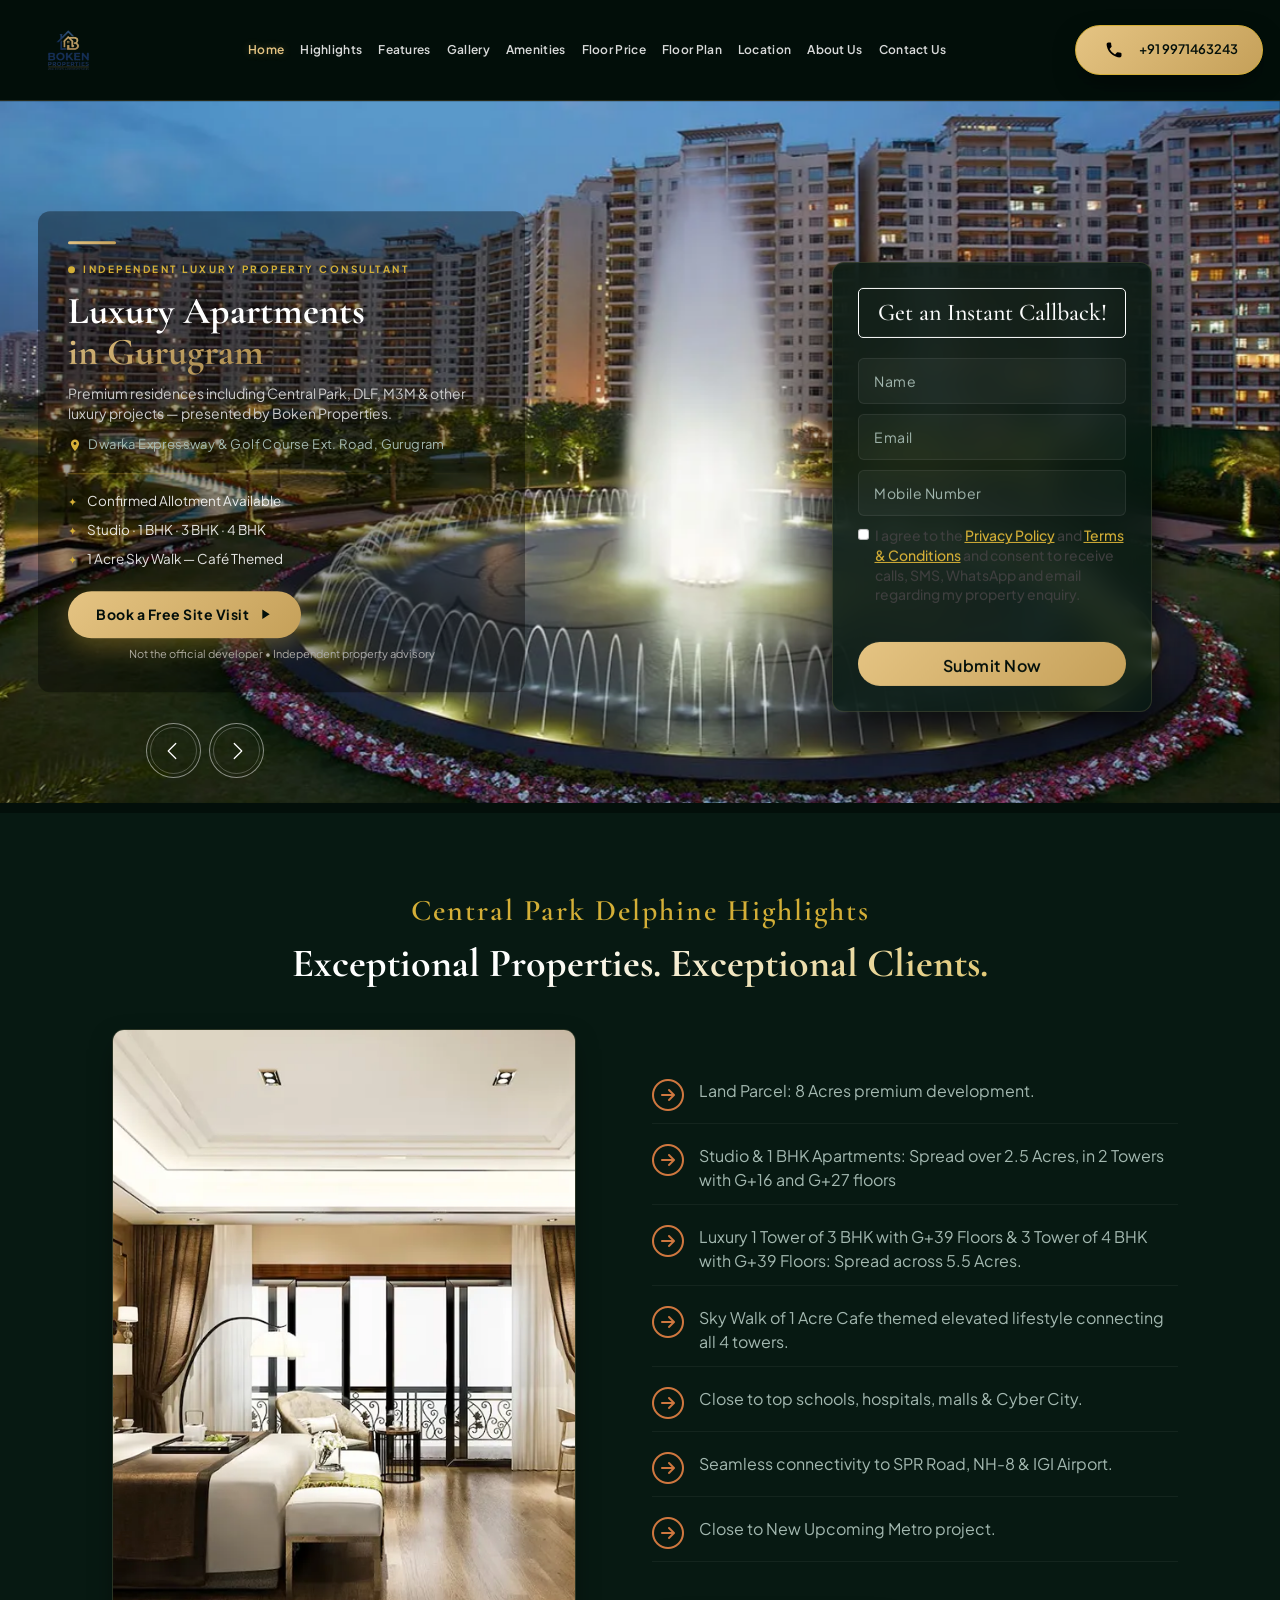
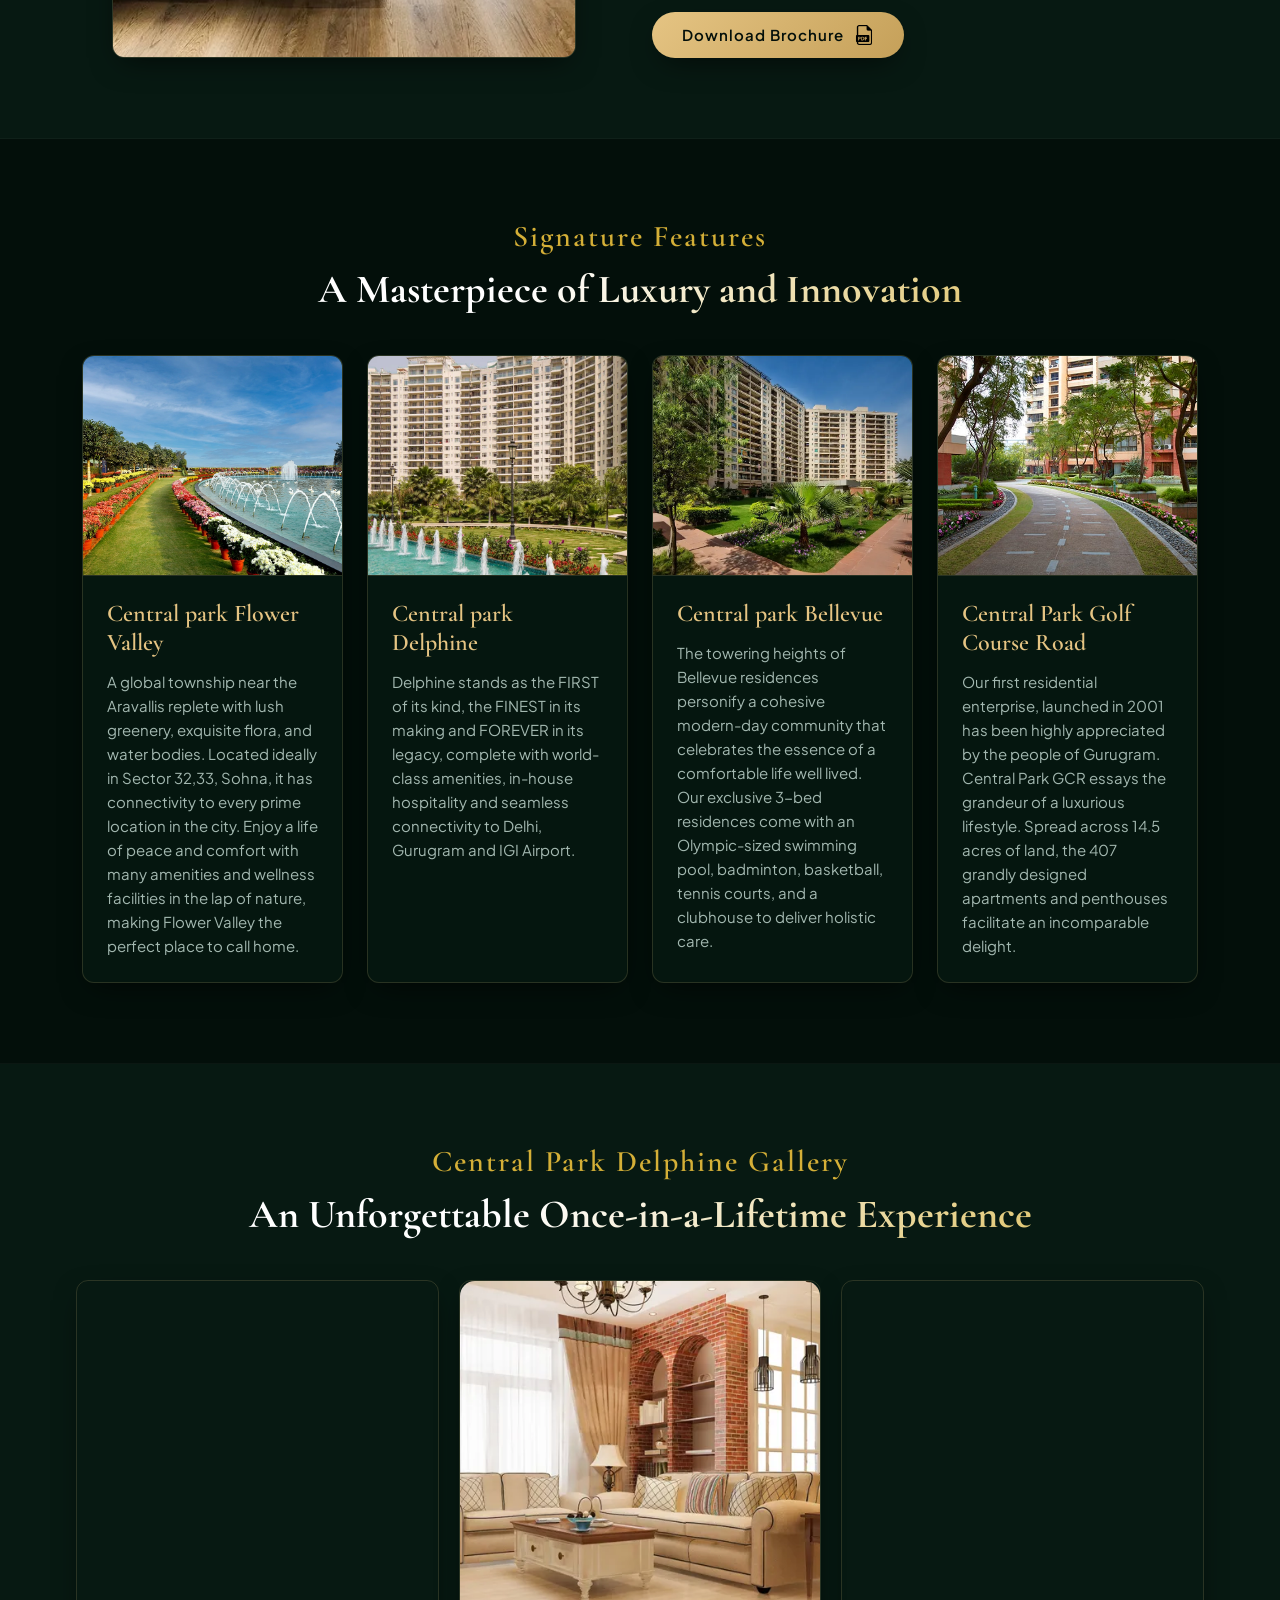
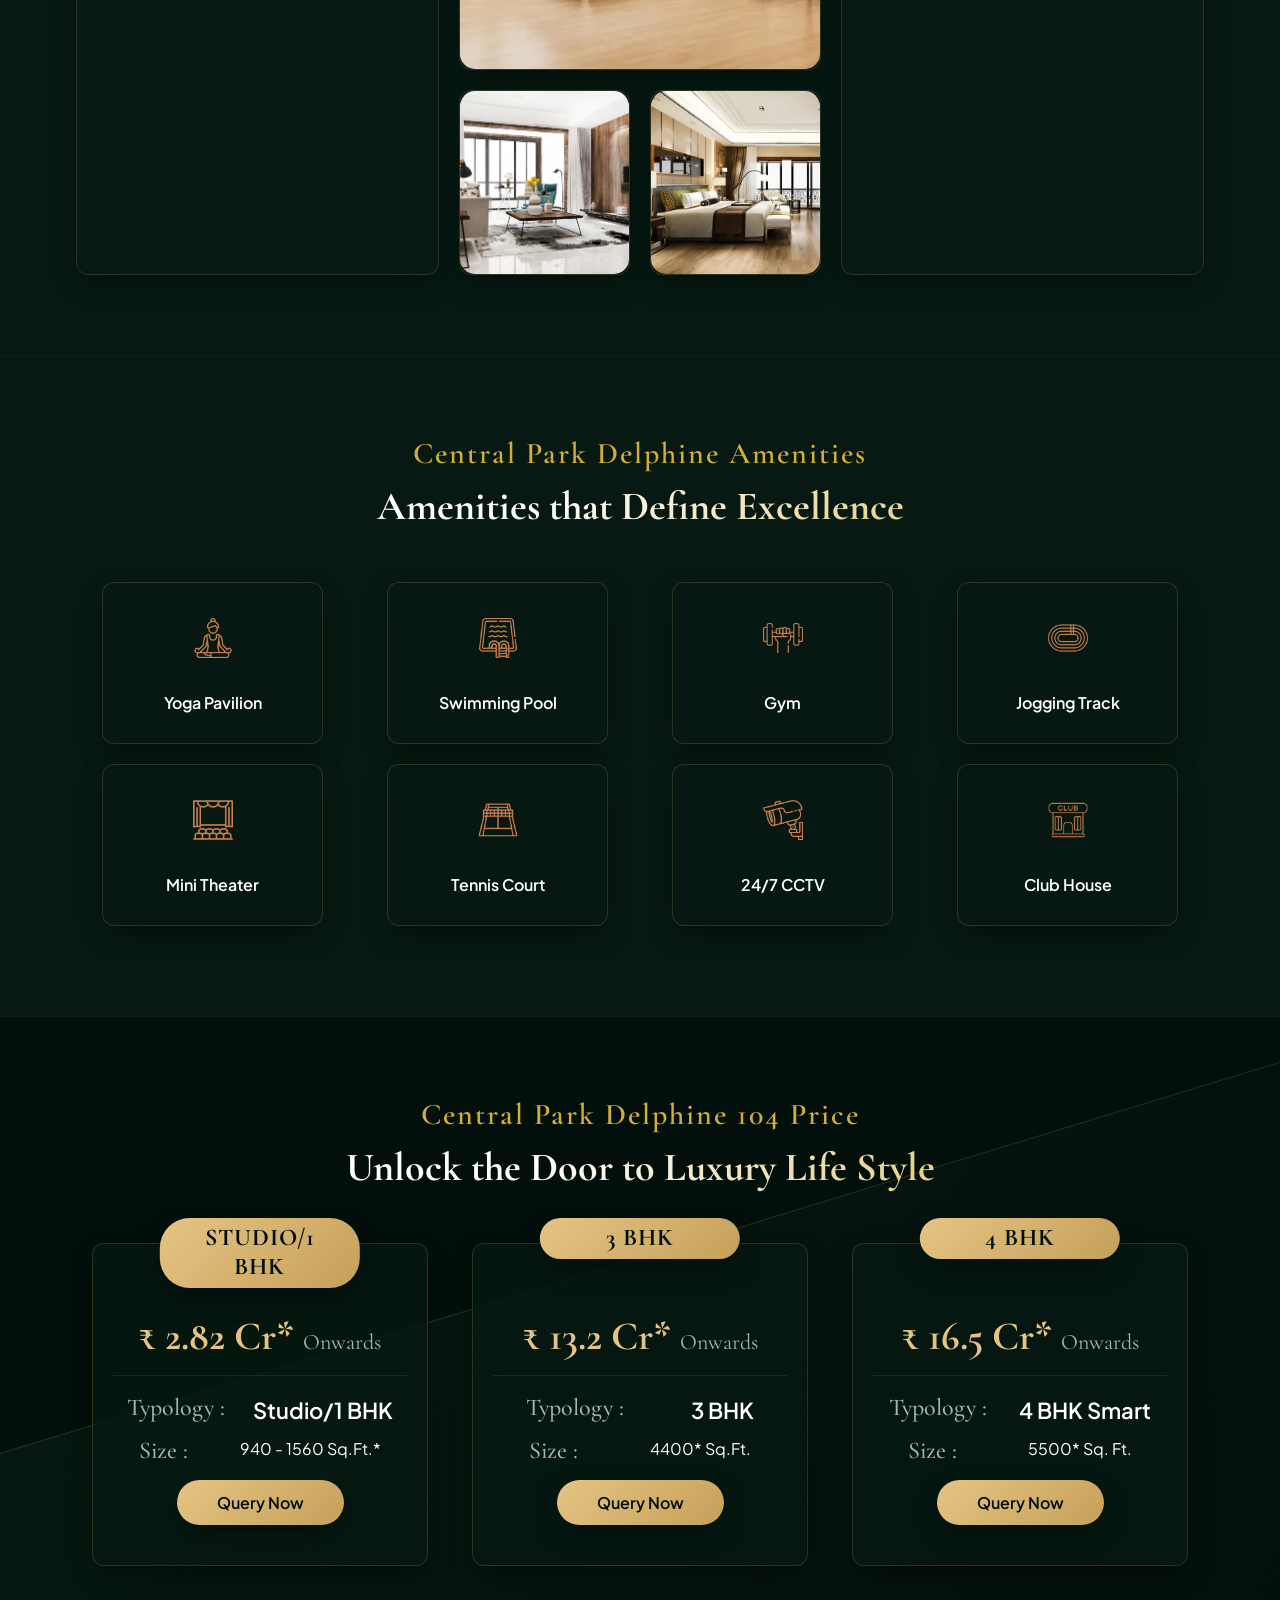
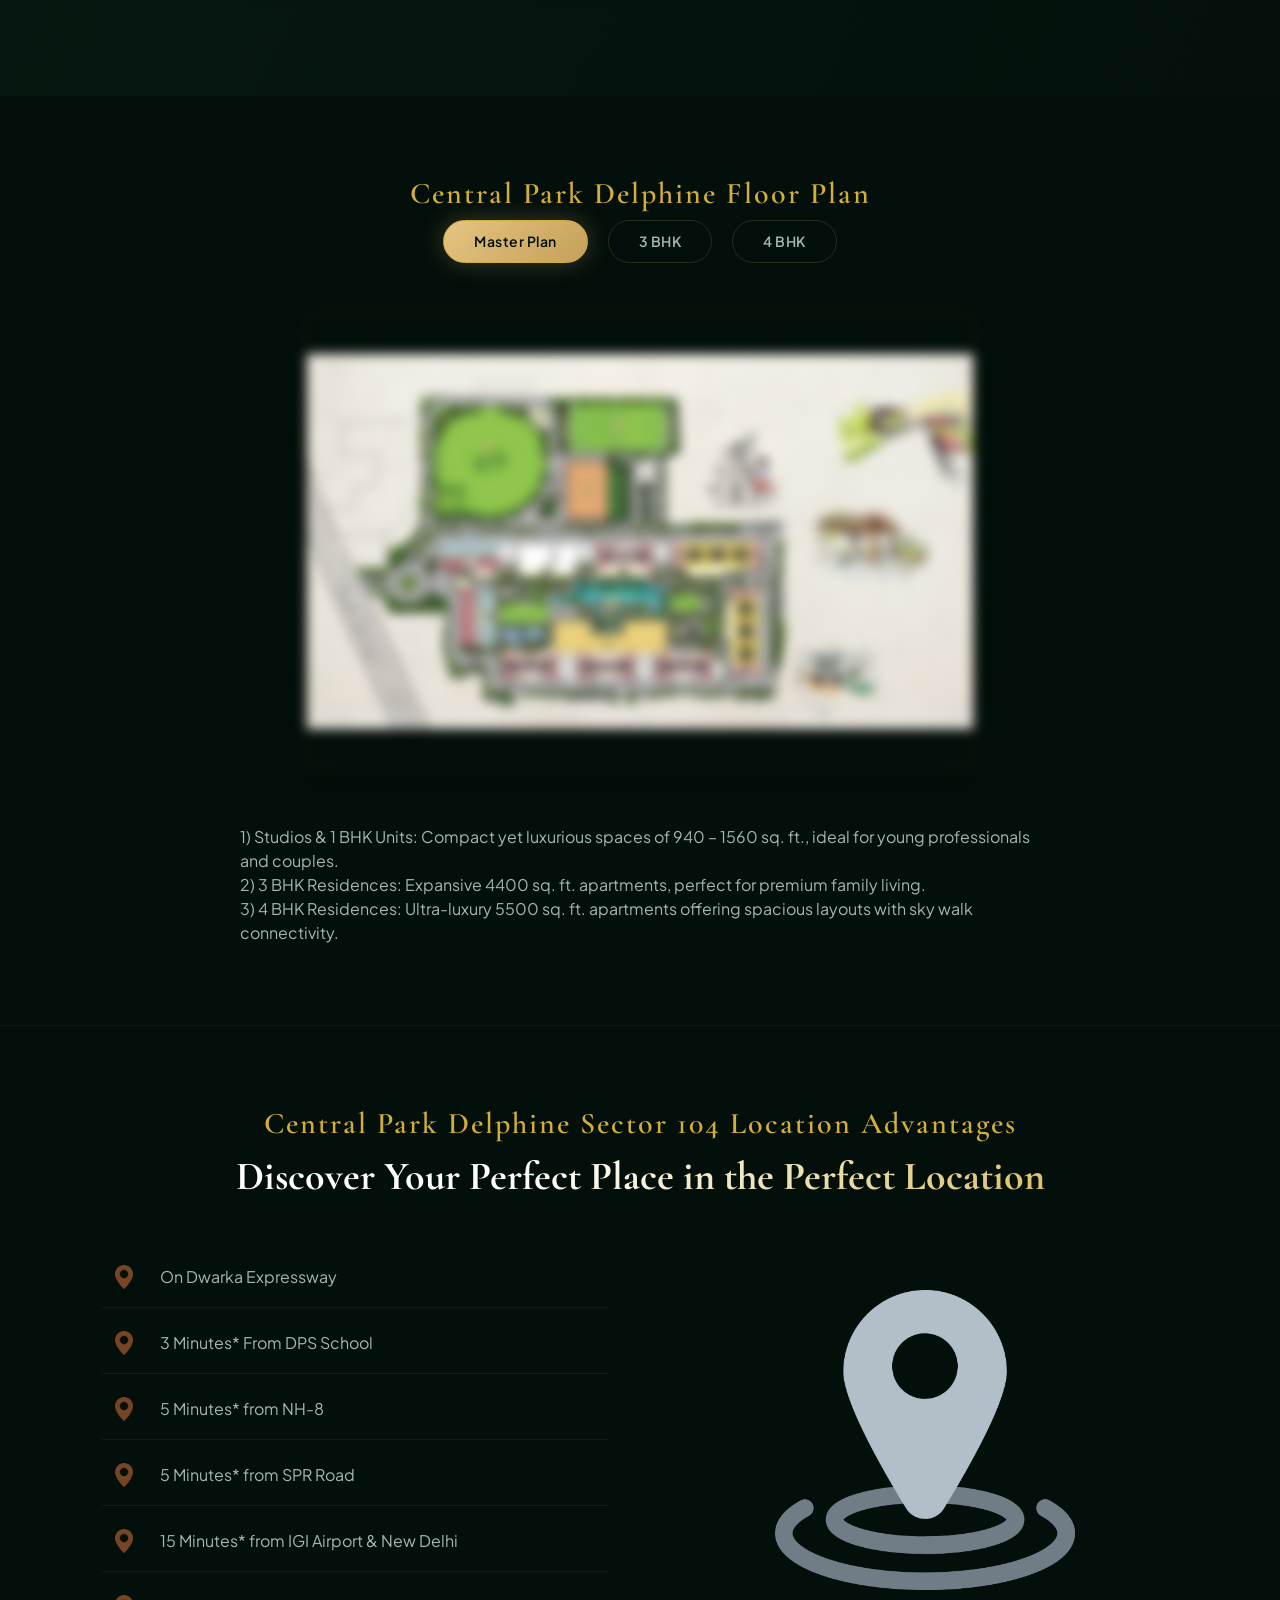
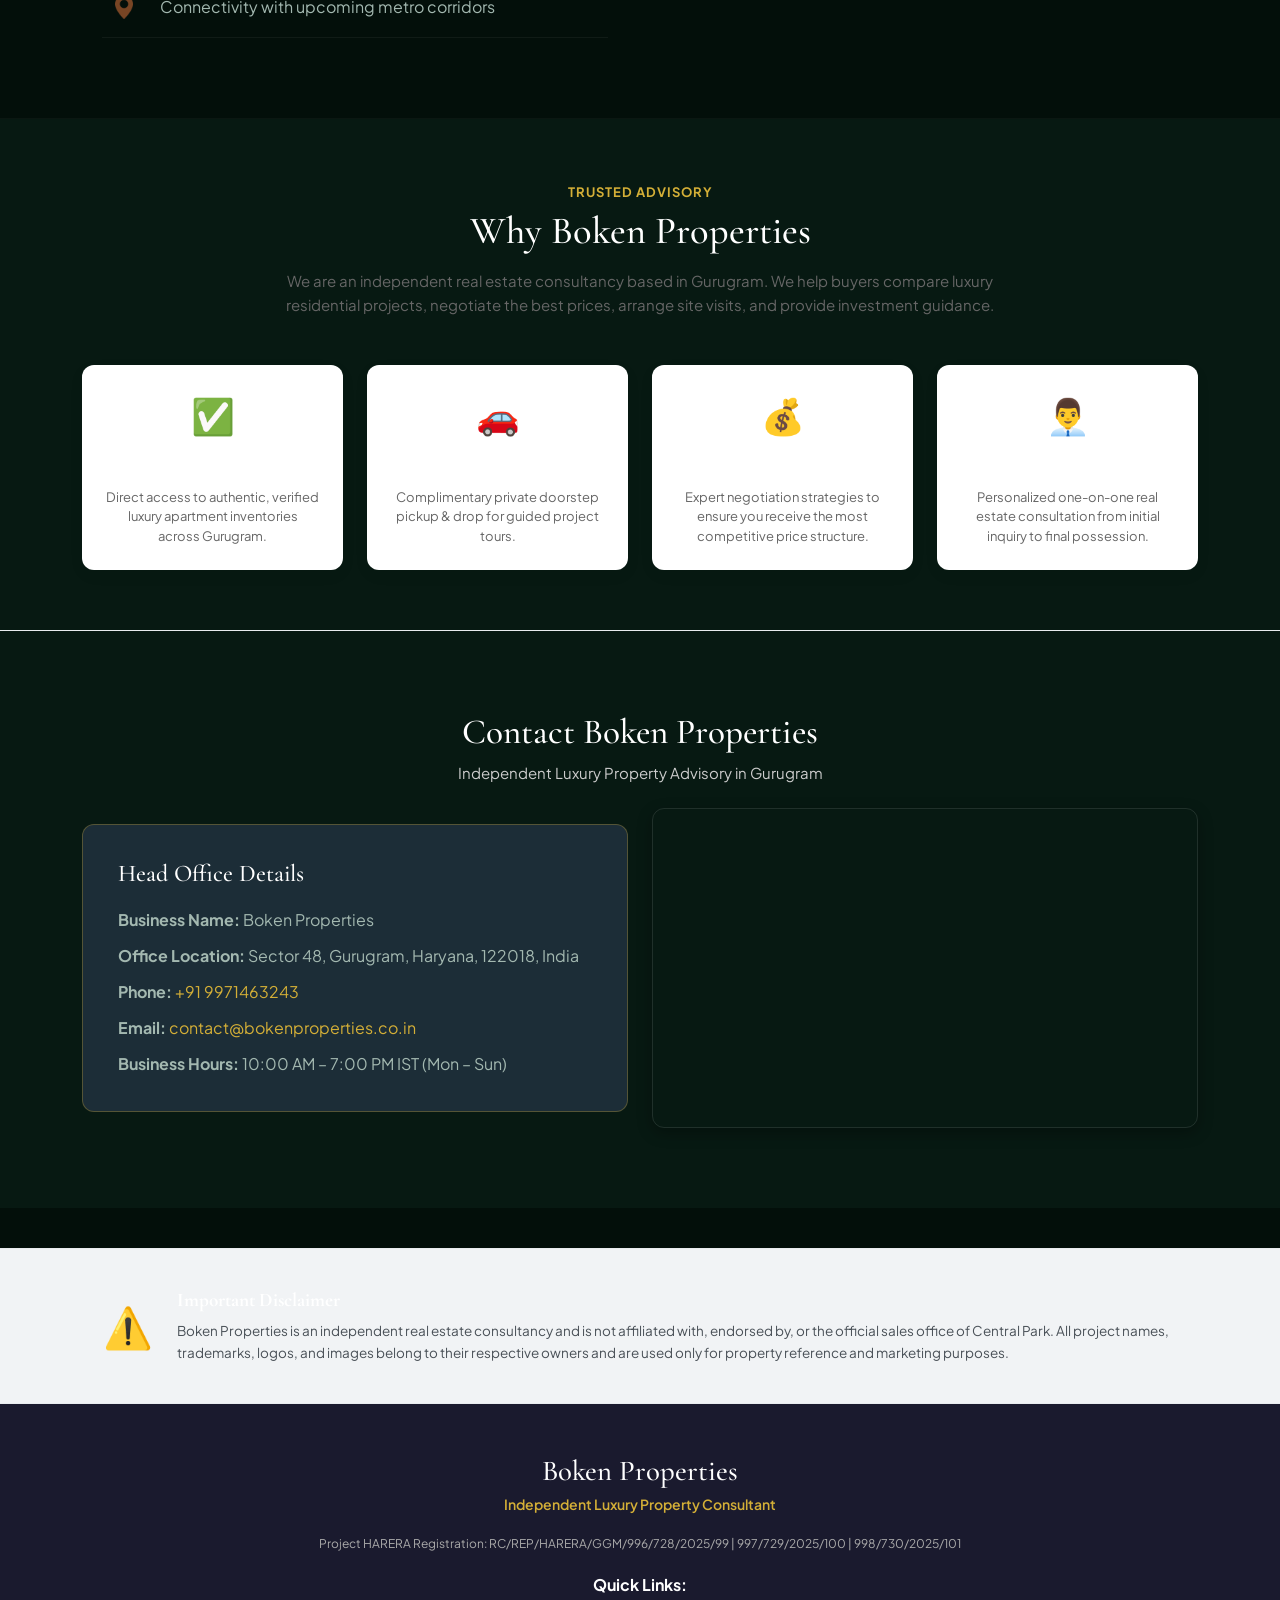
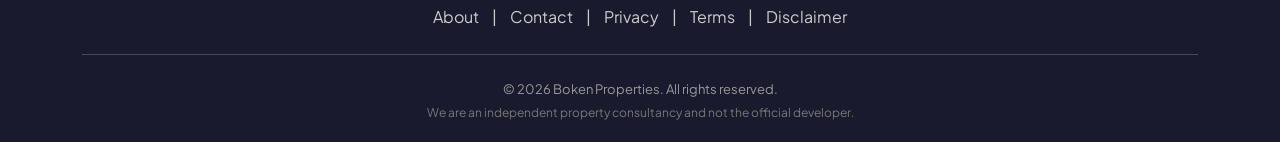
==== commit 18c1936c: "changes" ====
--- a/central-park-gurugram/index.html
+++ b/central-park-gurugram/index.html
@@ -502,50 +502,7 @@
     </div>
   </section>
 
-  <!-- ========================
-       2. BUSINESS IDENTITY SECTION
-       ======================== -->
-  <section class="why-boken-section" style="background: #071912; padding: 60px 0; border-bottom: 1px solid #e9ecef;">
-    <div class="container">
-      <div class="row text-center mb-5">
-        <div class="col-lg-8 offset-lg-2">
-          <span style="color: #d4af37; font-weight: 700; text-transform: uppercase; letter-spacing: 1px; font-size: 13px;">Trusted Advisory</span>
-          <h2 style="font-family: 'Cormorant Garamond', Georgia, serif; font-size: 2.4rem; color: #1a1a2e; margin-top: 5px; margin-bottom: 15px;">Why Boken Properties</h2>
-          <p style="color: #666; font-size: 15px; line-height: 1.6;">We are an independent real estate consultancy based in Gurugram. We help buyers compare luxury residential projects, negotiate the best prices, arrange site visits, and provide investment guidance.</p>
-        </div>
-      </div>
-      <div class="row g-4">
-        <div class="col-md-3 col-sm-6">
-          <div class="card h-100 text-center p-4" style="border: none; border-radius: 12px; box-shadow: 0 5px 15px rgba(0,0,0,0.05); background: #fff;">
-            <div style="font-size: 2.2rem; margin-bottom: 15px;">✅</div>
-            <h4 style="font-size: 1.1rem; font-weight: 700; color: #1a1a2e; margin-bottom: 10px;">Verified Inventory</h4>
-            <p style="font-size: 13px; color: #666; margin-bottom: 0;">Direct access to authentic, verified luxury apartment inventories across Gurugram.</p>
-          </div>
-        </div>
-        <div class="col-md-3 col-sm-6">
-          <div class="card h-100 text-center p-4" style="border: none; border-radius: 12px; box-shadow: 0 5px 15px rgba(0,0,0,0.05); background: #fff;">
-            <div style="font-size: 2.2rem; margin-bottom: 15px;">🚗</div>
-            <h4 style="font-size: 1.1rem; font-weight: 700; color: #1a1a2e; margin-bottom: 10px;">Free Site Visit</h4>
-            <p style="font-size: 13px; color: #666; margin-bottom: 0;">Complimentary private doorstep pickup &amp; drop for guided project tours.</p>
-          </div>
-        </div>
-        <div class="col-md-3 col-sm-6">
-          <div class="card h-100 text-center p-4" style="border: none; border-radius: 12px; box-shadow: 0 5px 15px rgba(0,0,0,0.05); background: #fff;">
-            <div style="font-size: 2.2rem; margin-bottom: 15px;">💰</div>
-            <h4 style="font-size: 1.1rem; font-weight: 700; color: #1a1a2e; margin-bottom: 10px;">Best Price Assistance</h4>
-            <p style="font-size: 13px; color: #666; margin-bottom: 0;">Expert negotiation strategies to ensure you receive the most competitive price structure.</p>
-          </div>
-        </div>
-        <div class="col-md-3 col-sm-6">
-          <div class="card h-100 text-center p-4" style="border: none; border-radius: 12px; box-shadow: 0 5px 15px rgba(0,0,0,0.05); background: #fff;">
-            <div style="font-size: 2.2rem; margin-bottom: 15px;">👨‍💼</div>
-            <h4 style="font-size: 1.1rem; font-weight: 700; color: #1a1a2e; margin-bottom: 10px;">Dedicated Property Advisor</h4>
-            <p style="font-size: 13px; color: #666; margin-bottom: 0;">Personalized one-on-one real estate consultation from initial inquiry to final possession.</p>
-          </div>
-        </div>
-      </div>
-    </div>
-  </section>
+
 
   <div id="query-fix-btn" class="query-now hide">
     <a href="#" data-bs-toggle="modal" data-bs-target="#exampleModal">
@@ -1011,6 +968,52 @@
                 </a> 
               </div> -->
             </div>
+          </div>
+        </div>
+      </div>
+    </div>
+  </section>
+
+
+    <!-- ========================
+       2. BUSINESS IDENTITY SECTION
+       ======================== -->
+  <section class="why-boken-section" style="background: #071912; padding: 60px 0; border-bottom: 1px solid #e9ecef;">
+    <div class="container">
+      <div class="row text-center mb-5">
+        <div class="col-lg-8 offset-lg-2">
+          <span style="color: #d4af37; font-weight: 700; text-transform: uppercase; letter-spacing: 1px; font-size: 13px;">Trusted Advisory</span>
+          <h2 style="font-family: 'Cormorant Garamond', Georgia, serif; font-size: 2.4rem; color: #1a1a2e; margin-top: 5px; margin-bottom: 15px;">Why Boken Properties</h2>
+          <p style="color: #666; font-size: 15px; line-height: 1.6;">We are an independent real estate consultancy based in Gurugram. We help buyers compare luxury residential projects, negotiate the best prices, arrange site visits, and provide investment guidance.</p>
+        </div>
+      </div>
+      <div class="row g-4">
+        <div class="col-md-3 col-sm-6">
+          <div class="card h-100 text-center p-4" style="border: none; border-radius: 12px; box-shadow: 0 5px 15px rgba(0,0,0,0.05); background: #fff;">
+            <div style="font-size: 2.2rem; margin-bottom: 15px;">✅</div>
+            <h4 style="font-size: 1.1rem; font-weight: 700; color: #1a1a2e; margin-bottom: 10px;">Verified Inventory</h4>
+            <p style="font-size: 13px; color: #666; margin-bottom: 0;">Direct access to authentic, verified luxury apartment inventories across Gurugram.</p>
+          </div>
+        </div>
+        <div class="col-md-3 col-sm-6">
+          <div class="card h-100 text-center p-4" style="border: none; border-radius: 12px; box-shadow: 0 5px 15px rgba(0,0,0,0.05); background: #fff;">
+            <div style="font-size: 2.2rem; margin-bottom: 15px;">🚗</div>
+            <h4 style="font-size: 1.1rem; font-weight: 700; color: #1a1a2e; margin-bottom: 10px;">Free Site Visit</h4>
+            <p style="font-size: 13px; color: #666; margin-bottom: 0;">Complimentary private doorstep pickup &amp; drop for guided project tours.</p>
+          </div>
+        </div>
+        <div class="col-md-3 col-sm-6">
+          <div class="card h-100 text-center p-4" style="border: none; border-radius: 12px; box-shadow: 0 5px 15px rgba(0,0,0,0.05); background: #fff;">
+            <div style="font-size: 2.2rem; margin-bottom: 15px;">💰</div>
+            <h4 style="font-size: 1.1rem; font-weight: 700; color: #1a1a2e; margin-bottom: 10px;">Best Price Assistance</h4>
+            <p style="font-size: 13px; color: #666; margin-bottom: 0;">Expert negotiation strategies to ensure you receive the most competitive price structure.</p>
+          </div>
+        </div>
+        <div class="col-md-3 col-sm-6">
+          <div class="card h-100 text-center p-4" style="border: none; border-radius: 12px; box-shadow: 0 5px 15px rgba(0,0,0,0.05); background: #fff;">
+            <div style="font-size: 2.2rem; margin-bottom: 15px;">👨‍💼</div>
+            <h4 style="font-size: 1.1rem; font-weight: 700; color: #1a1a2e; margin-bottom: 10px;">Dedicated Property Advisor</h4>
+            <p style="font-size: 13px; color: #666; margin-bottom: 0;">Personalized one-on-one real estate consultation from initial inquiry to final possession.</p>
           </div>
         </div>
       </div>
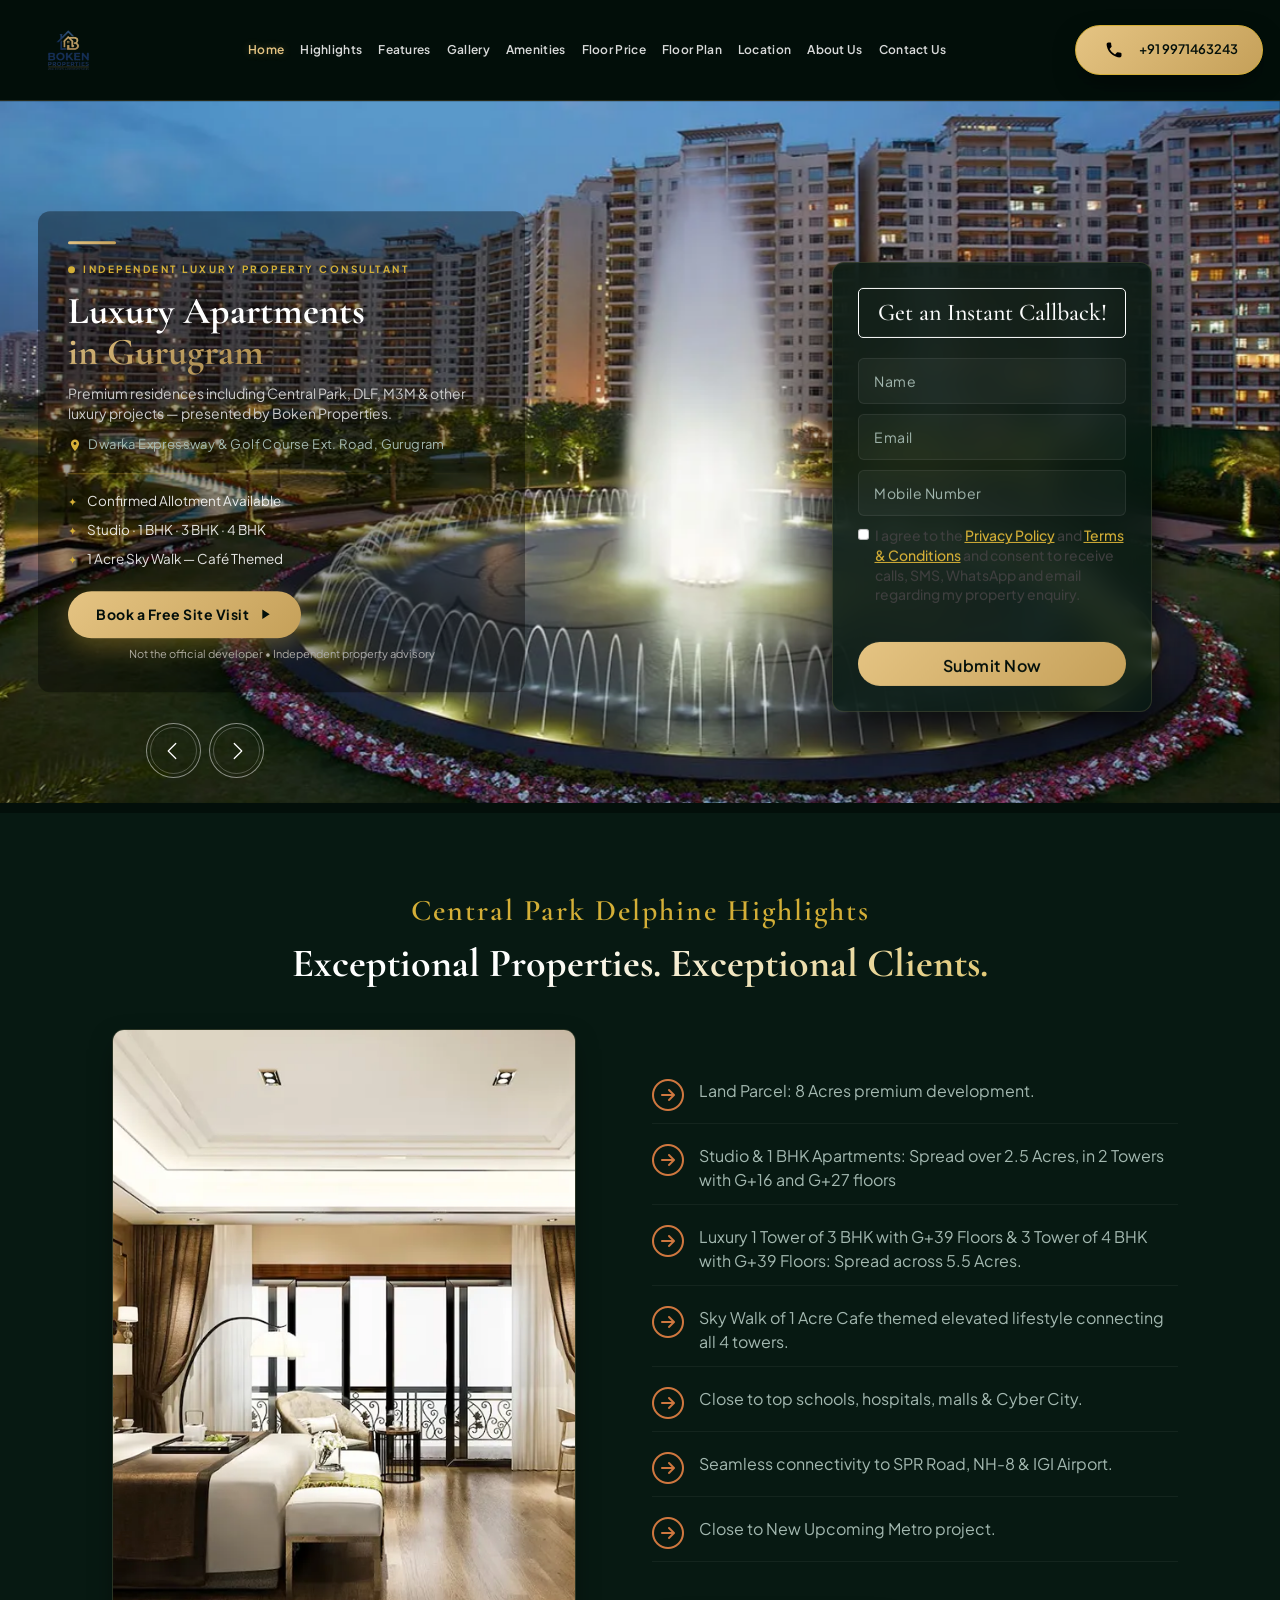
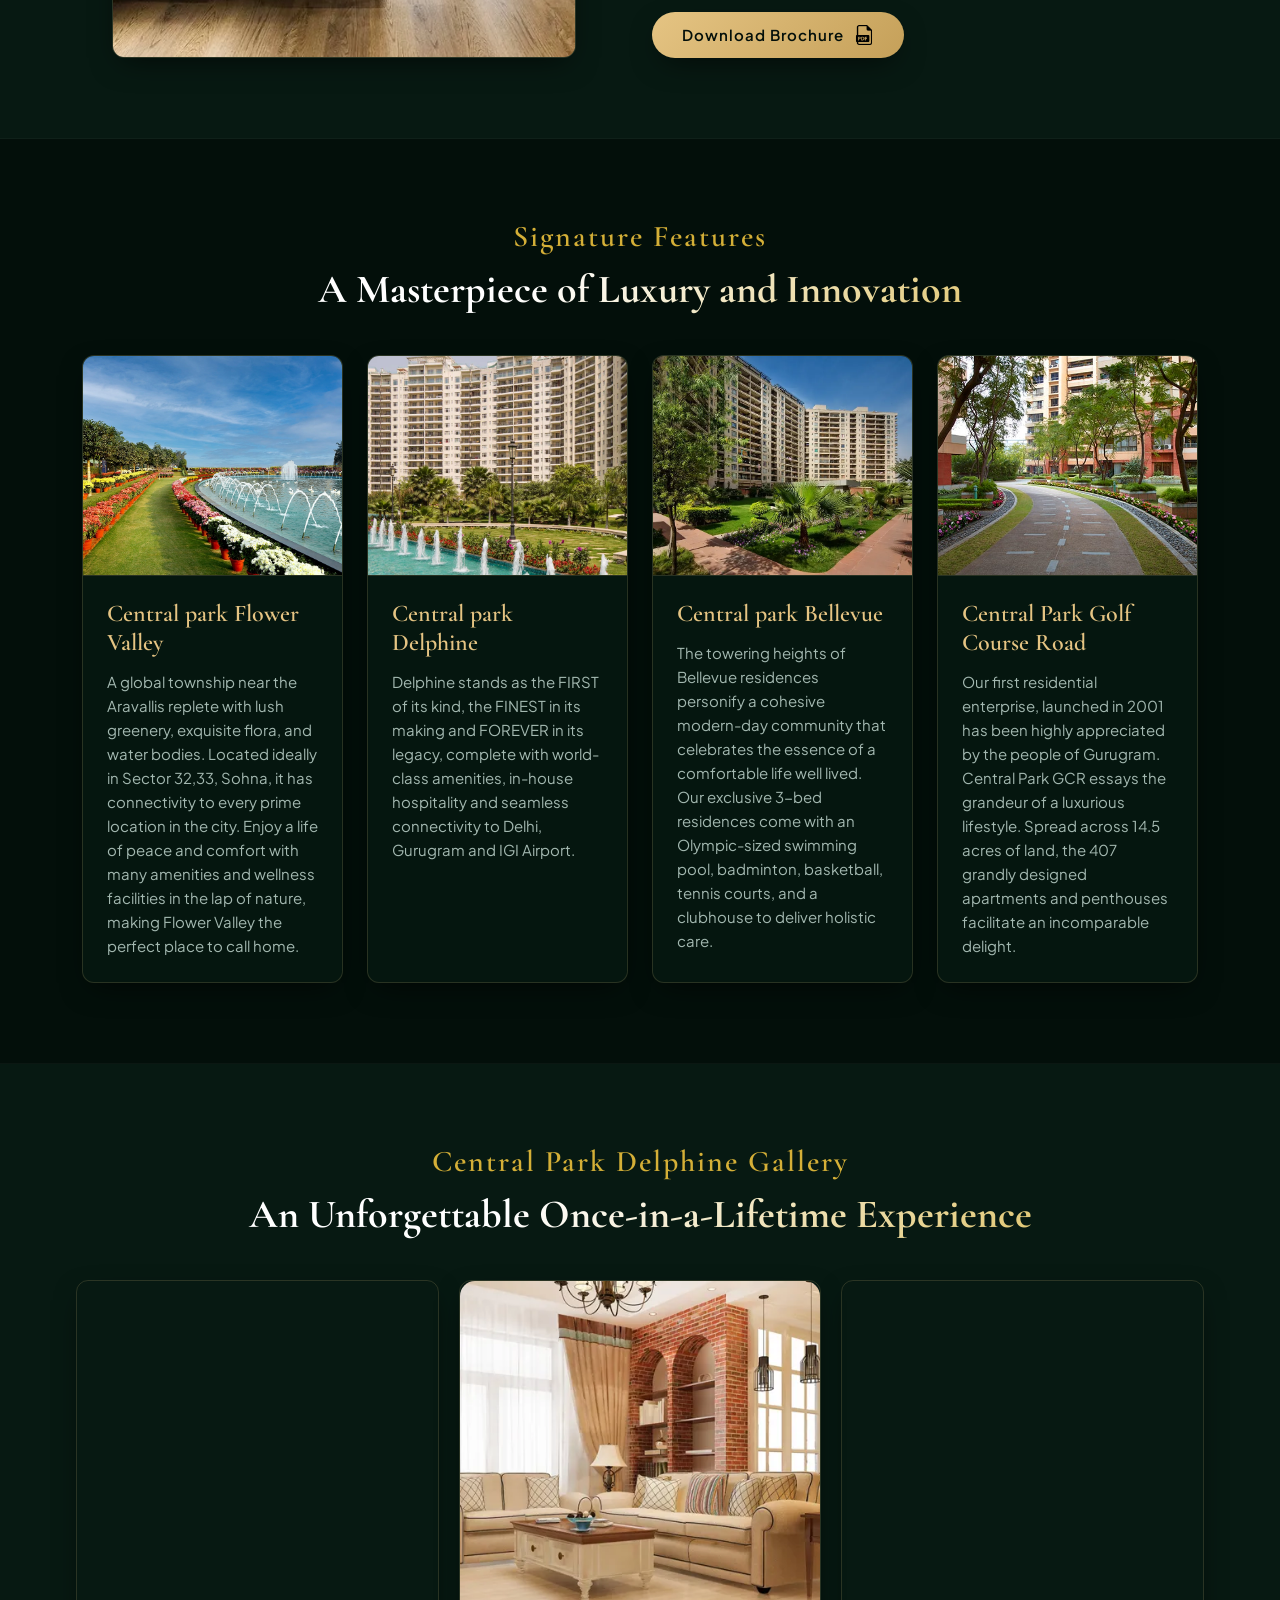
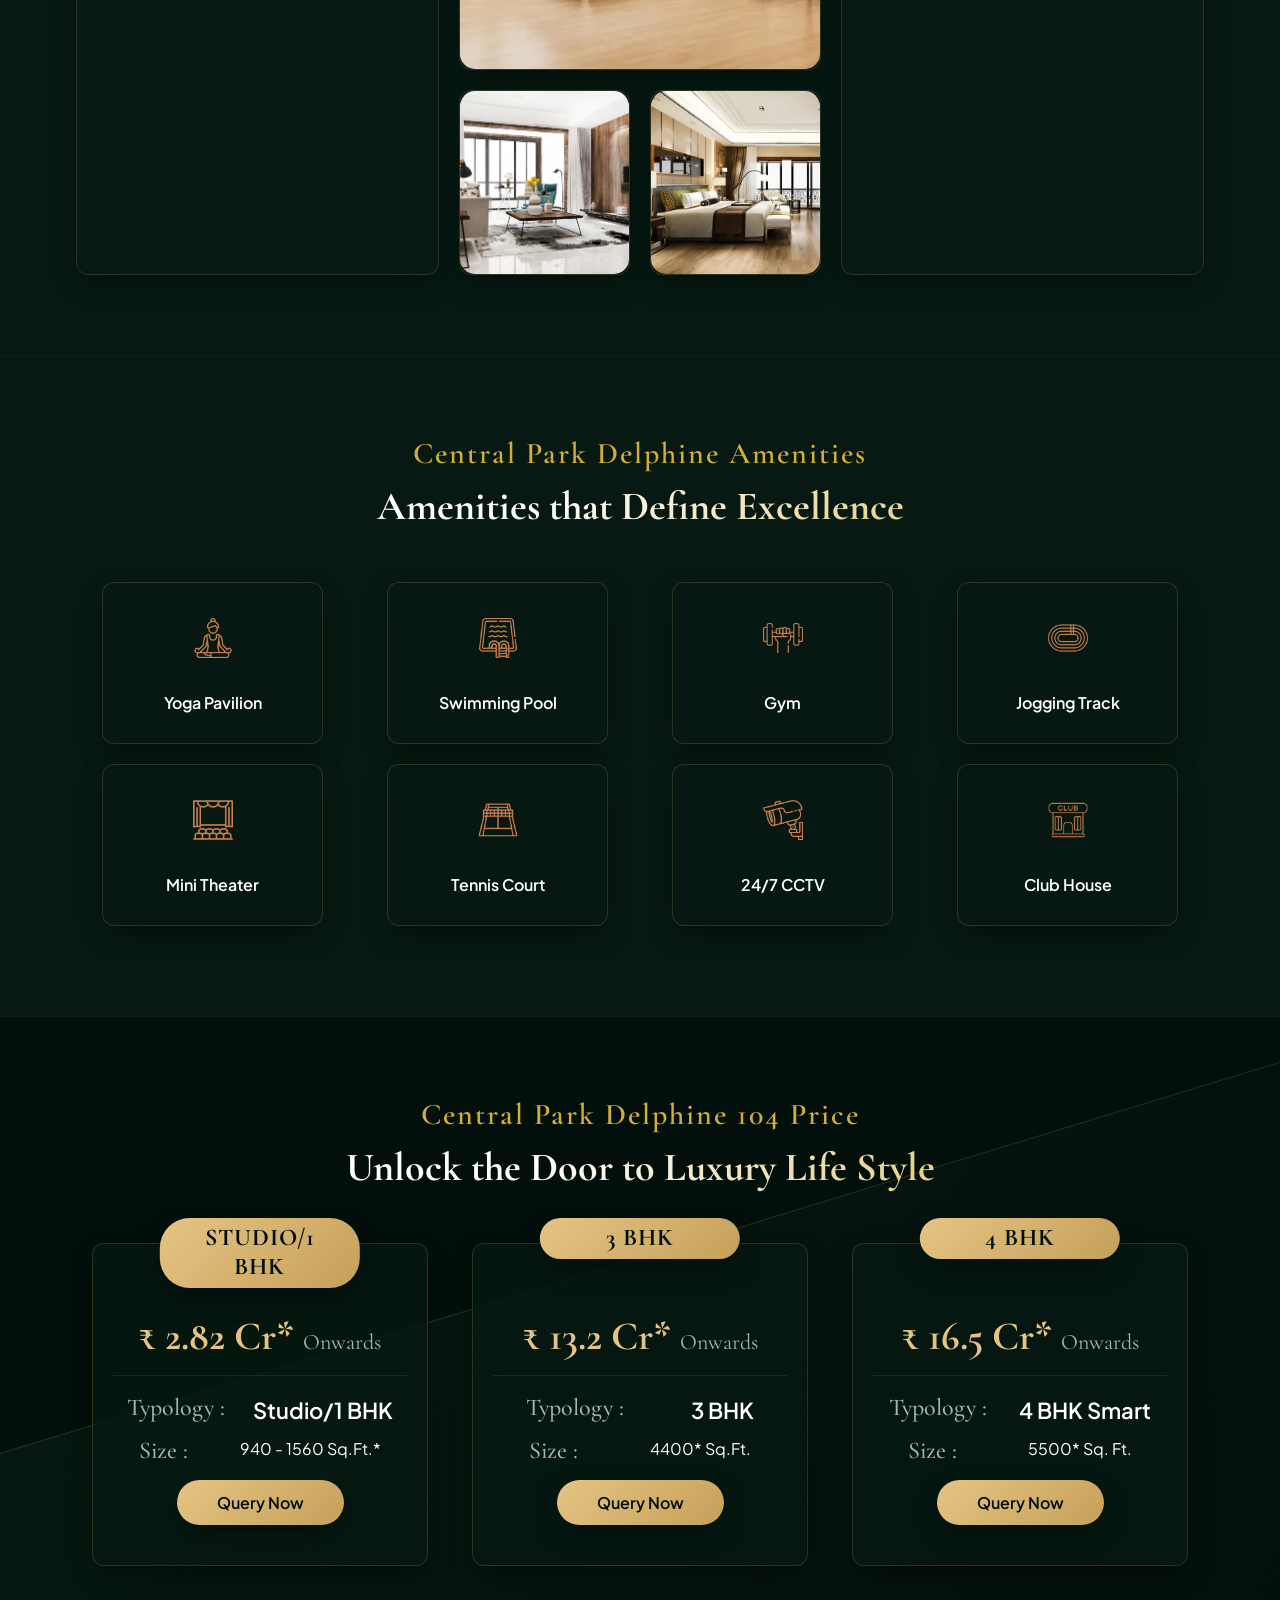
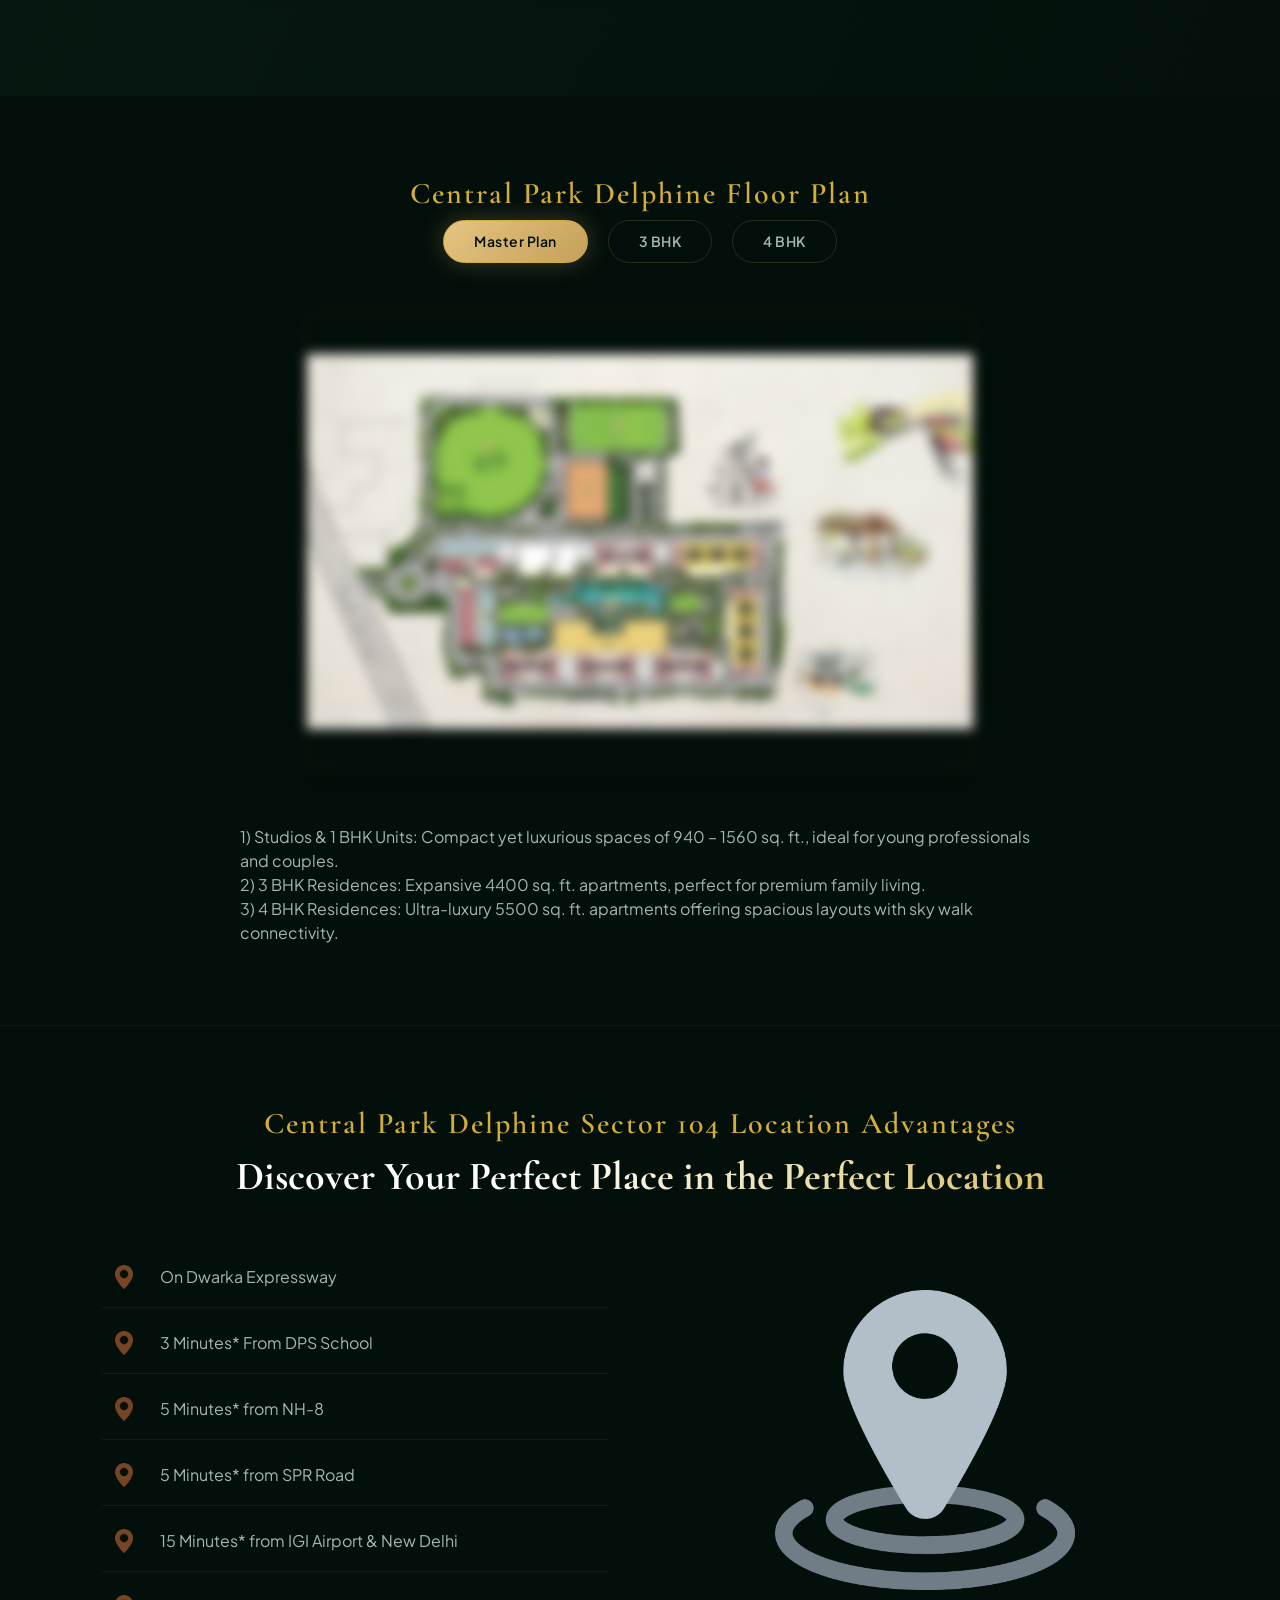
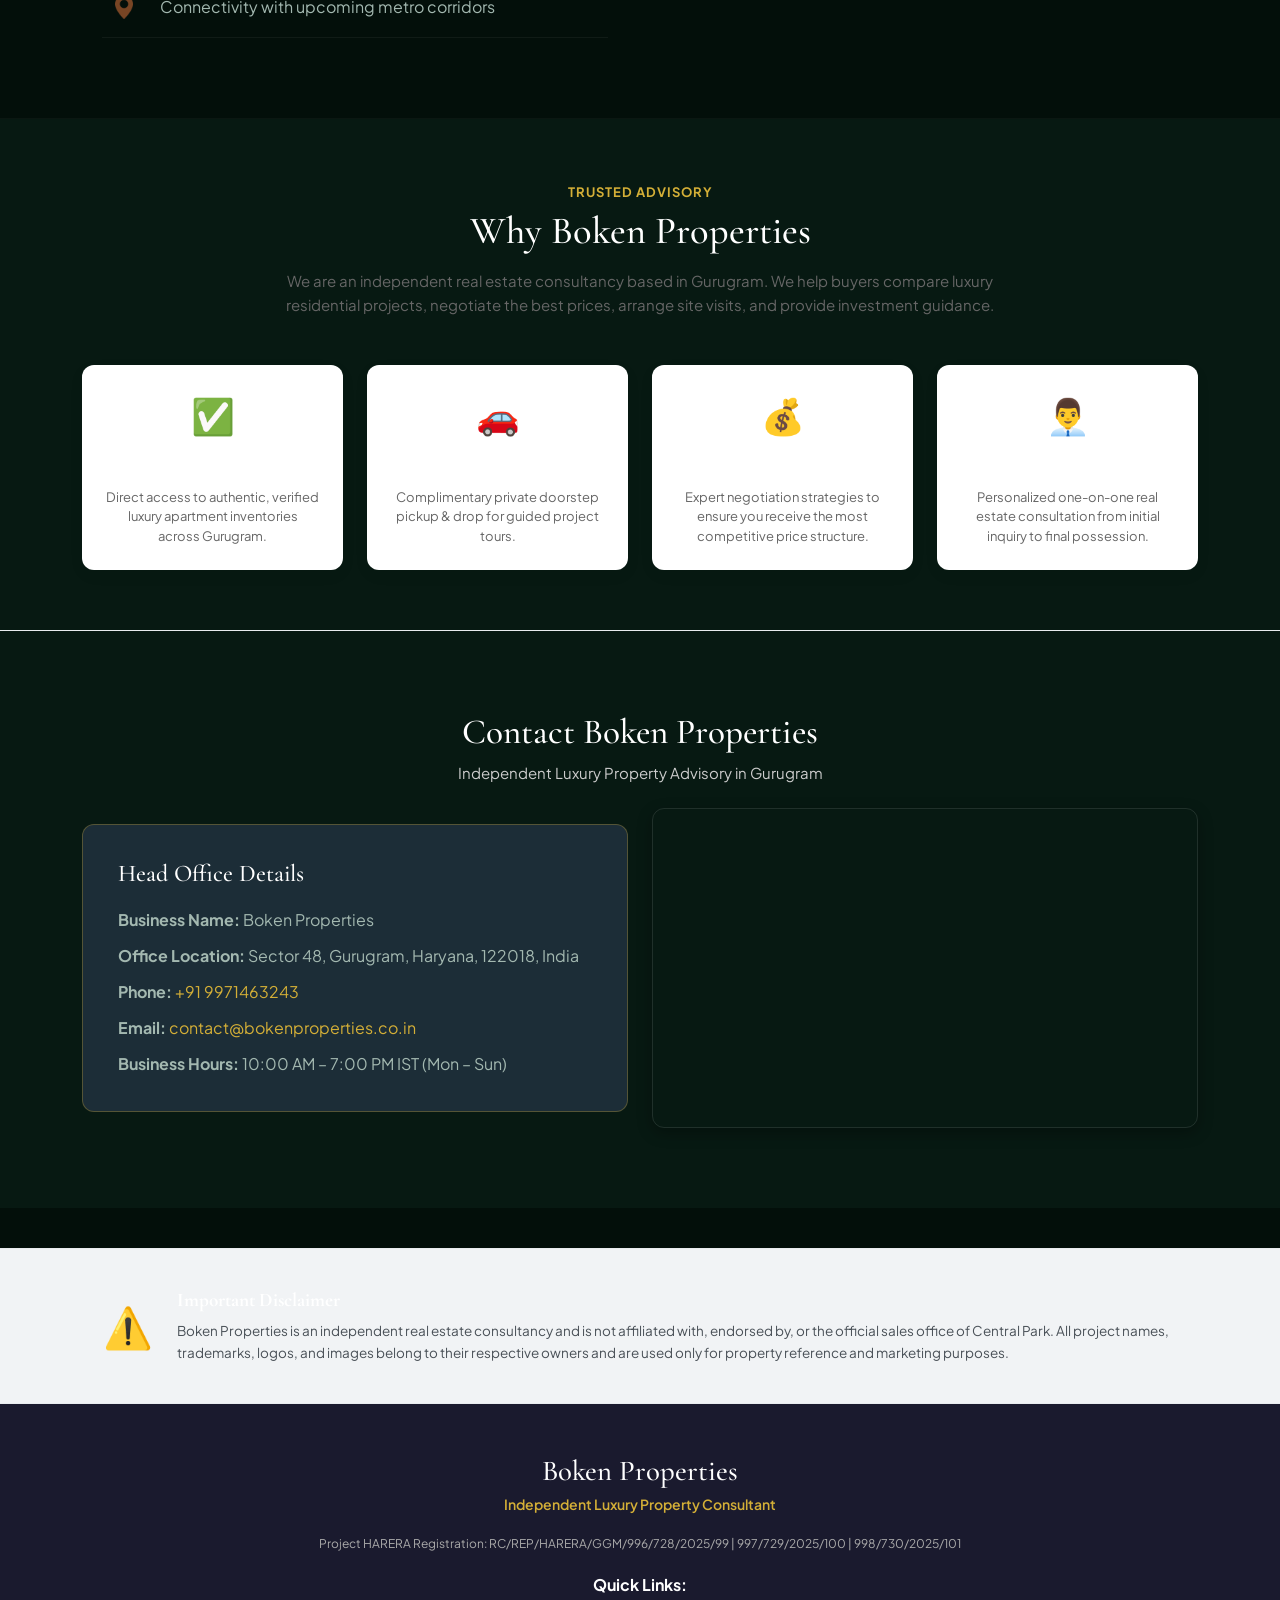
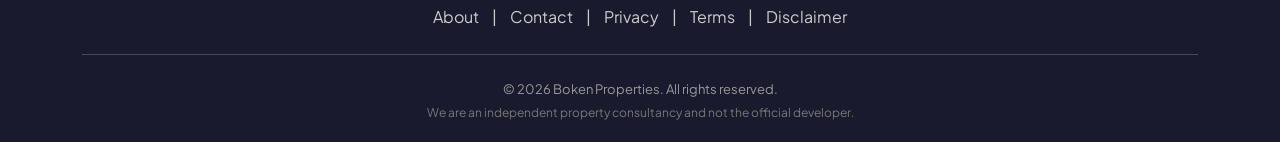
==== commit b2e14022: "changes" ====
--- a/central-park-gurugram/index.html
+++ b/central-park-gurugram/index.html
@@ -1493,6 +1493,10 @@
             body: JSON.stringify(data)
         })
         .then(() => {
+
+          gtag('event', 'conversion', {
+            'send_to': 'AW-18353196610/IKNoCMzat9gcEMKcvq9E'
+          });
             form.reset();
             // Close modal if inside one
             const modal = form.closest('.modal');
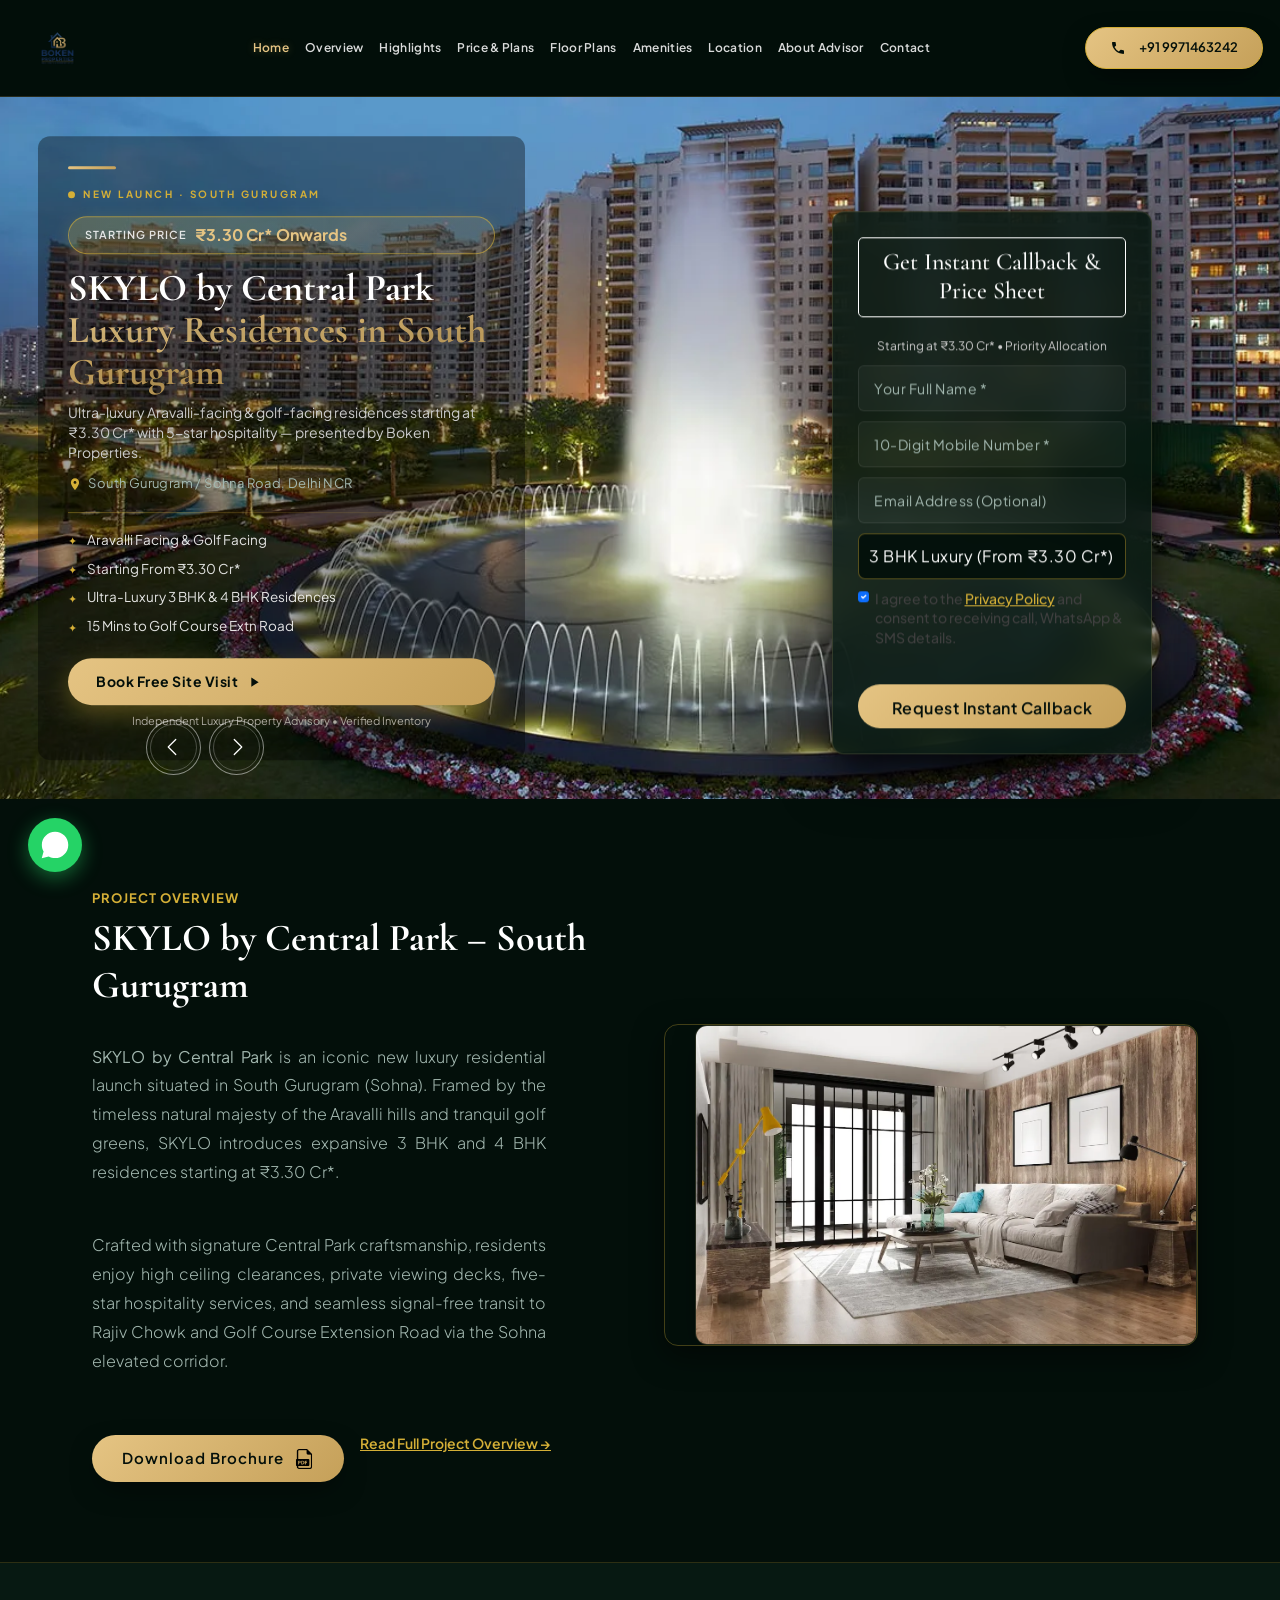
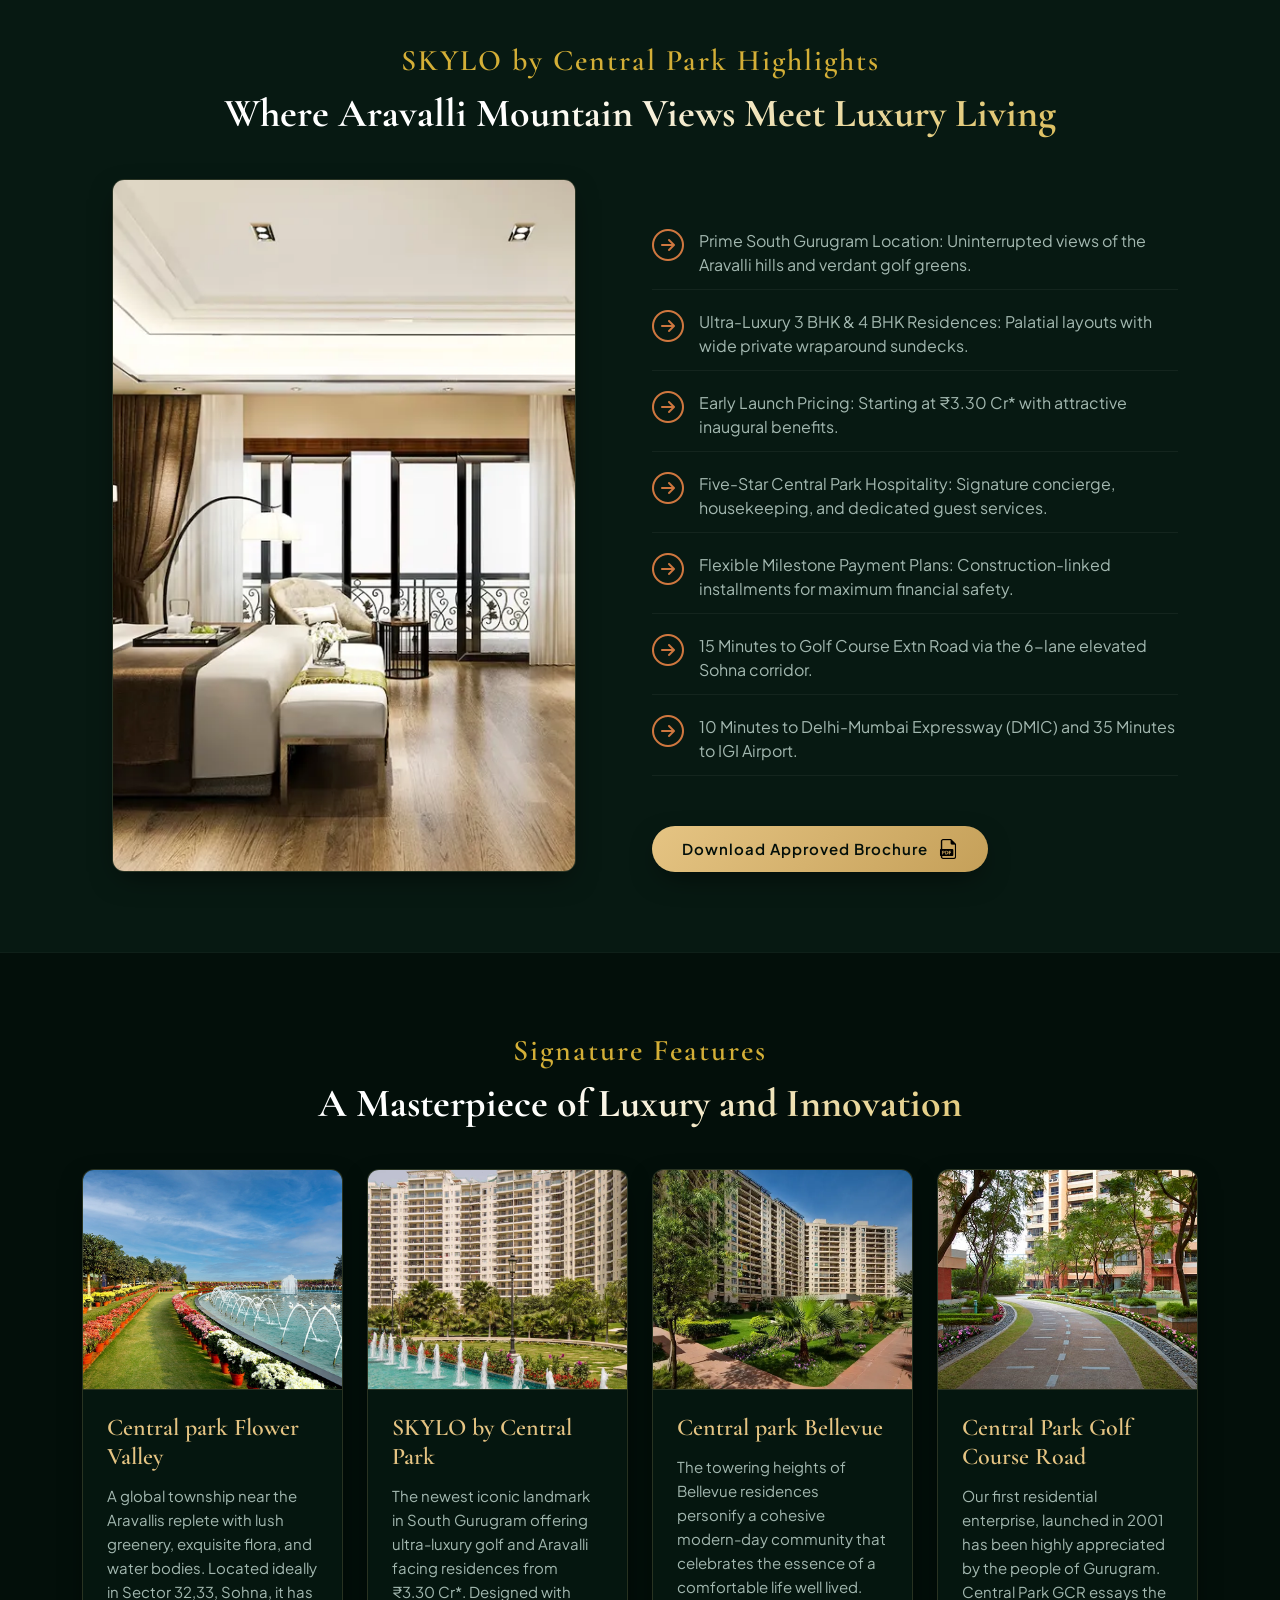
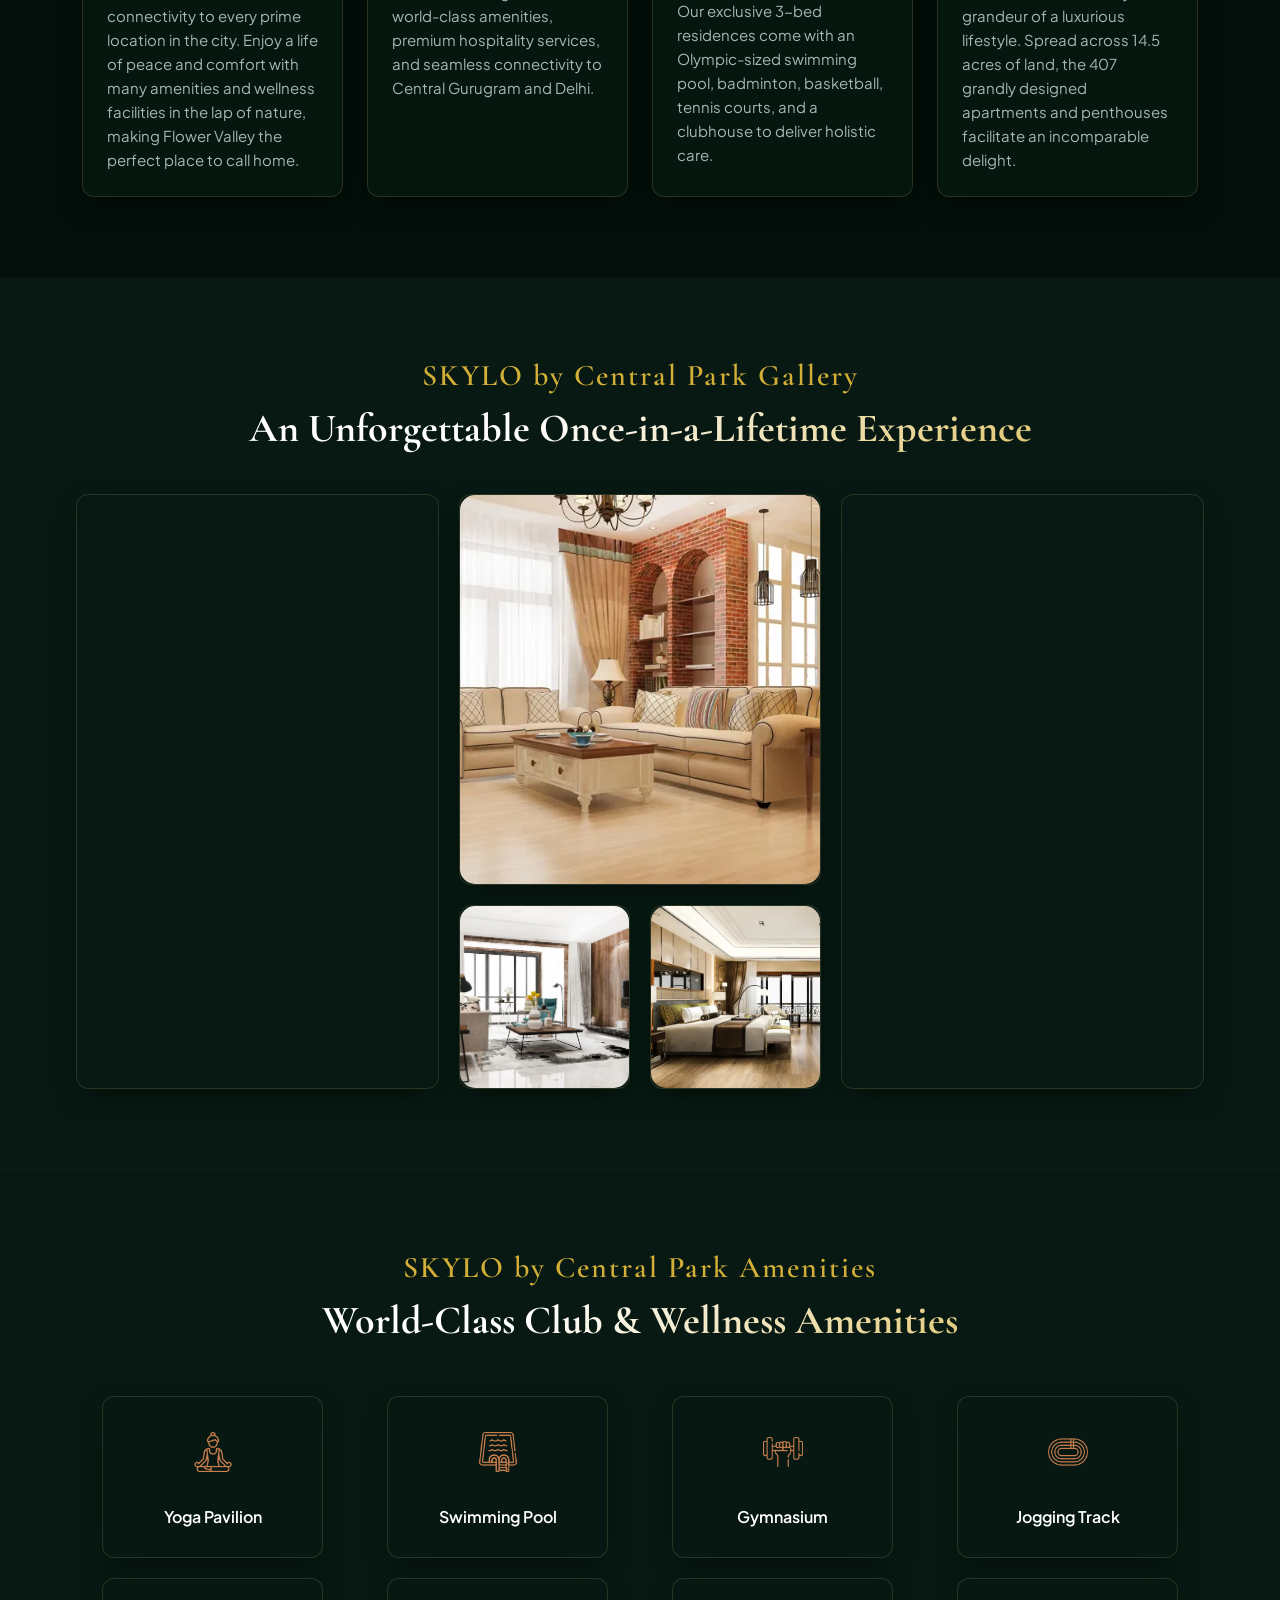
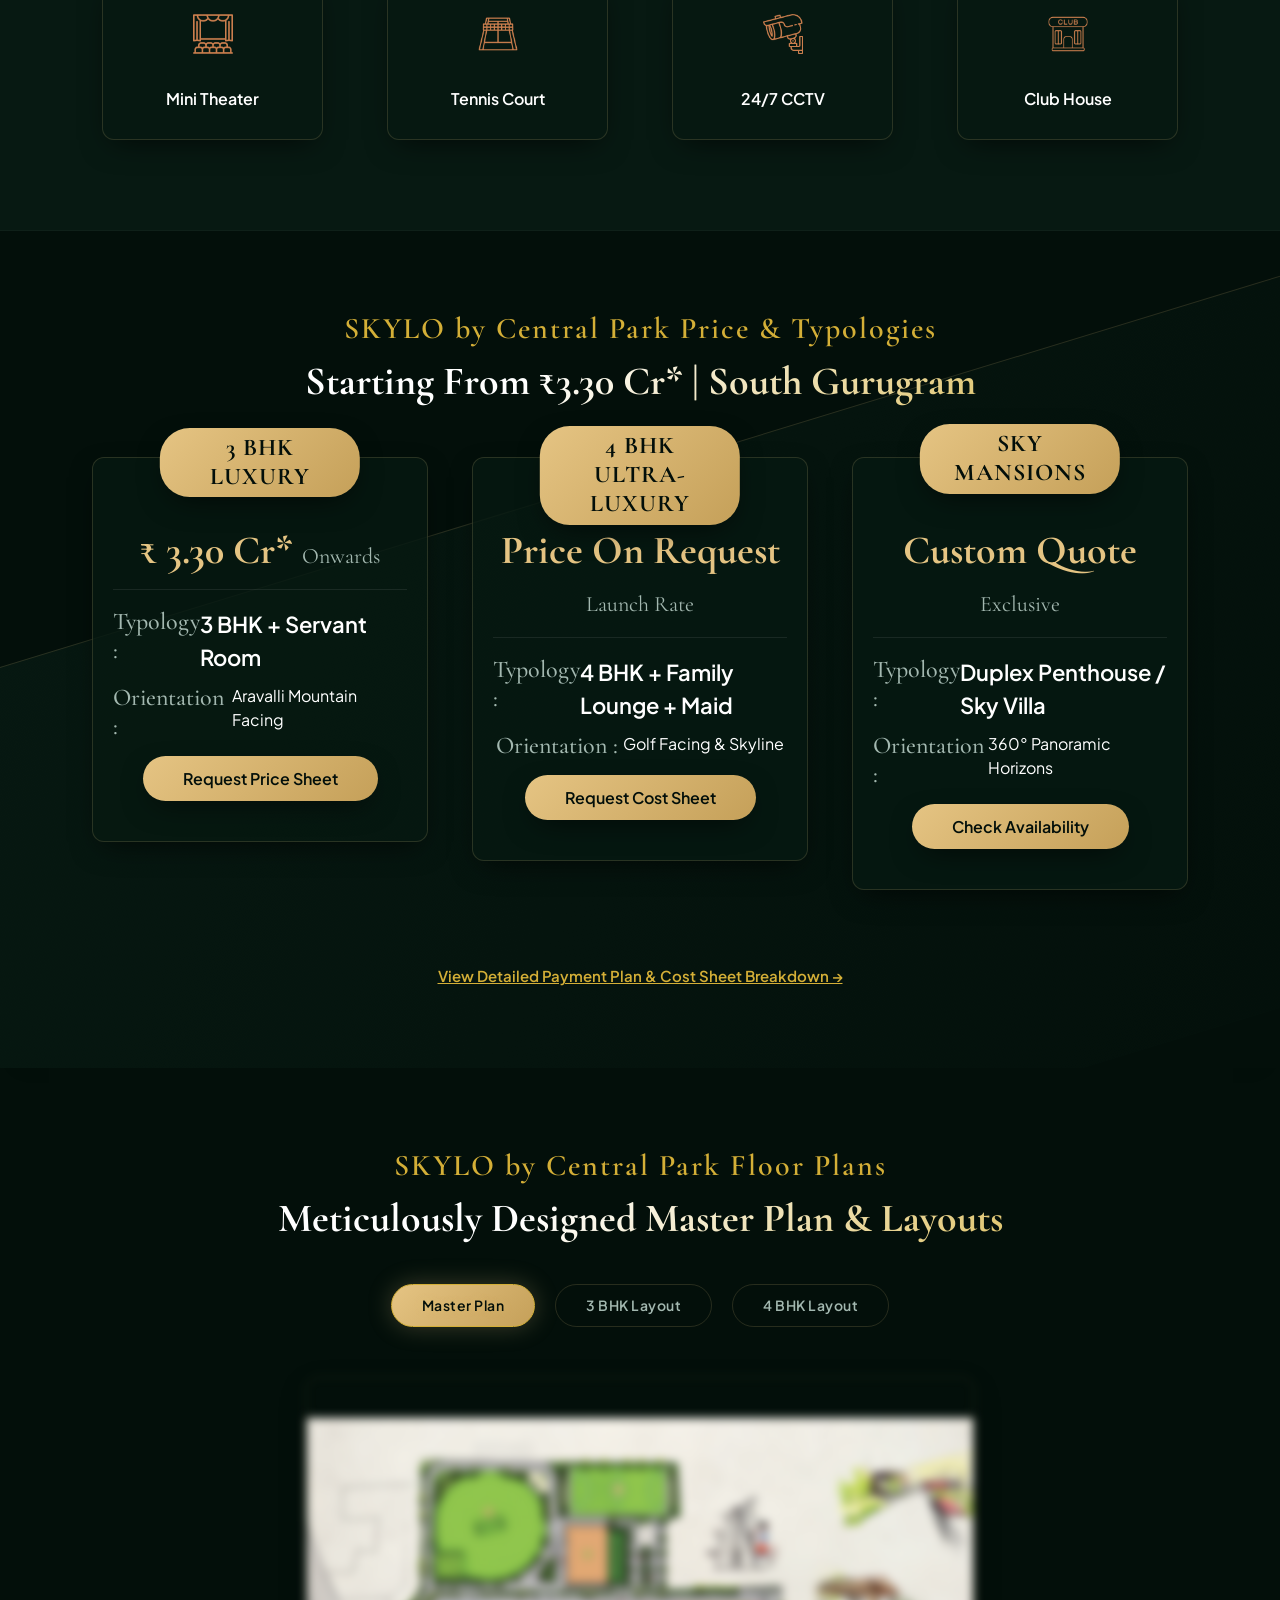
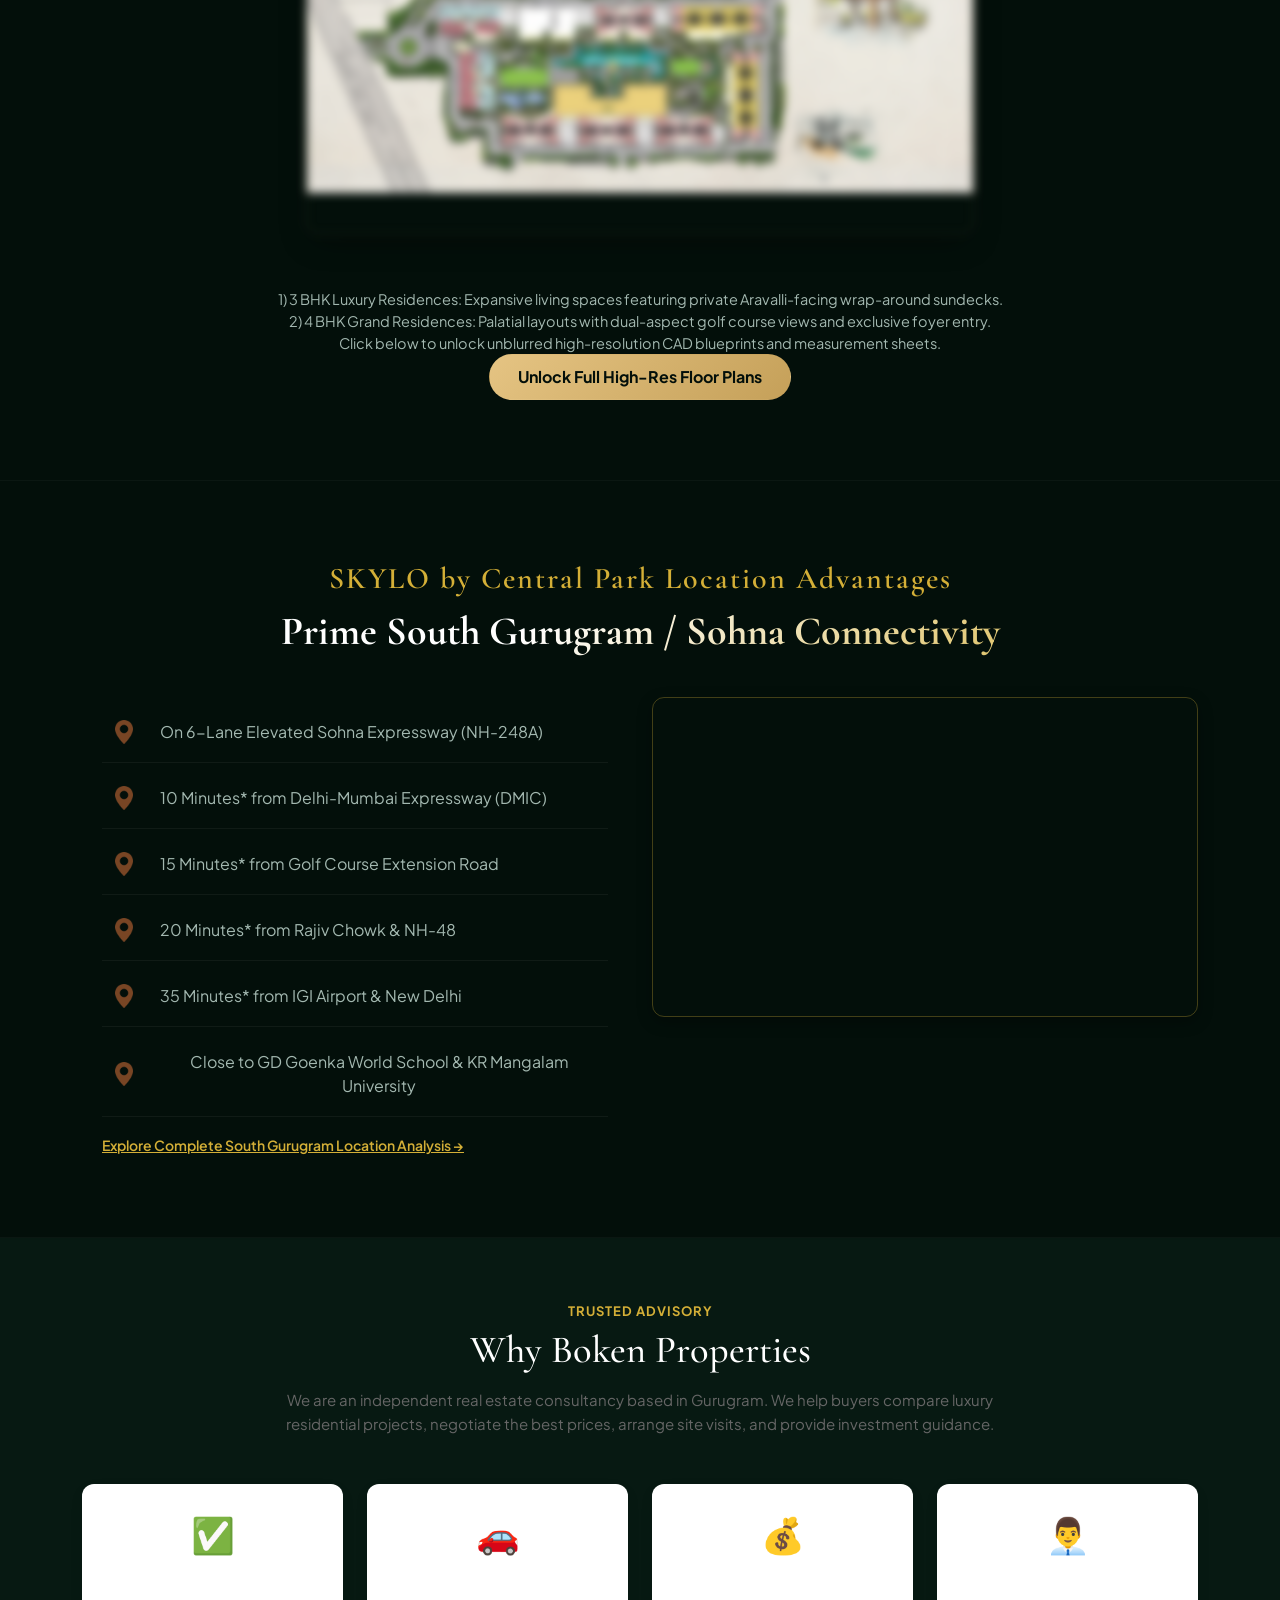
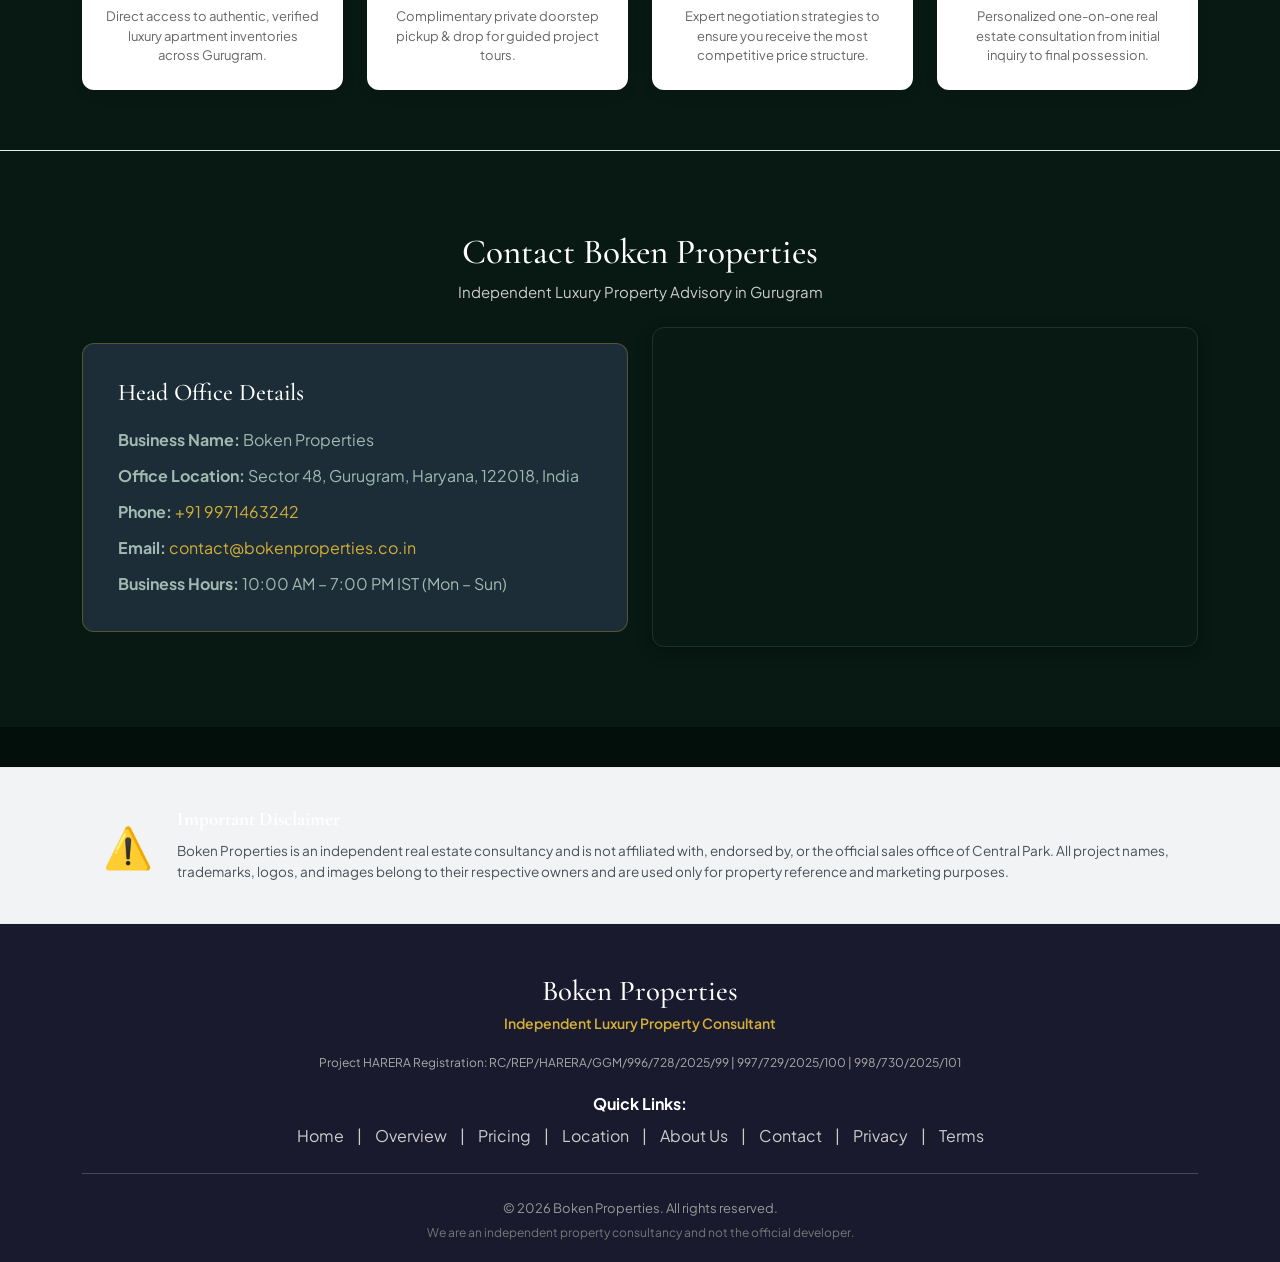
==== commit 1efabd87: "chnage for new ads" ====
--- a/central-park-gurugram/index.html
+++ b/central-park-gurugram/index.html
@@ -1,7 +1,5 @@
 ﻿<!DOCTYPE html>
 <html lang="en" prefix="og: https://ogp.me/ns#">
-
-<!-- Mirrored from www.bokenproperties.co.in/ by HTTrack Website Copier/3.x [XR&CO'2014], Fri, 24 Jul 2026 10:35:18 GMT -->
 <head>
   <meta charset="utf-8">
   <meta name="viewport" content="width=device-width, initial-scale=1, viewport-fit=cover">
@@ -9,12 +7,12 @@
   <meta http-equiv="X-UA-Compatible" content="IE=edge">
 
   <!-- ===== PRIMARY SEO TAGS ===== -->
-  <title>Luxury Apartments in Gurugram | Boken Properties</title>
-  <meta name="description" content="Explore premium apartments in Gurugram with Boken Properties. Independent property consultants offering site visits, price assistance and luxury residential guidance.">
-  <meta name="keywords" content="Luxury Apartments Gurugram, Boken Properties, Gurugram Property Consultant, Central Park Delphine, Dwarka Expressway luxury project, 3 BHK Gurgaon, 4 BHK Gurgaon, independent property advisor">
+  <title>SKYLO by Central Park | Luxury Residences Starting ₹3.30 Cr* Gurgaon</title>
+  <meta name="description" content="Explore SKYLO by Central Park in South Gurugram. Ultra-luxury Aravalli-facing &amp; golf-facing residences starting at ₹3.30 Cr*. Request price list, floor plans &amp; site visit.">
+  <meta name="keywords" content="SKYLO by Central Park, SKYLO Gurugram, Central Park SKYLO price, SKYLO Sohna, Central Park new launch, Luxury residences in South Gurugram, Aravalli facing residences Gurgaon, Golf facing residences Gurgaon, Luxury property starting at 3.30 Cr in Gurgaon">
 
   <!-- ===== CANONICAL & ROBOTS ===== -->
-  <link rel="canonical" href="https://bokenproperties.co.in/">
+  <link rel="canonical" href="https://bokenproperties.co.in/central-park-gurugram/">
   <link rel="alternate" hreflang="en-in" href="https://bokenproperties.co.in/">
   <link rel="alternate" hreflang="x-default" href="https://bokenproperties.co.in/">
   <link rel="sitemap" type="application/xml" title="Sitemap" href="https://bokenproperties.co.in/sitemap.xml">
@@ -28,78 +26,66 @@
   <meta name="rating" content="general">
   <meta name="revisit-after" content="3 days">
   <meta name="language" content="English">
-  <meta name="classification" content="Real Estate, Luxury Properties, Property Consultancy">
+  <meta name="classification" content="Real Estate, Luxury Apartments, Property Consultancy">
   <meta name="category" content="Real Estate Consultancy">
-  <meta name="coverage" content="India, Delhi NCR, Gurgaon, Gurugram, Haryana">
+  <meta name="coverage" content="India, Delhi NCR, Gurgaon, Gurugram, Sohna, Haryana">
   <meta name="distribution" content="global">
   <meta name="target" content="all">
   <meta name="HandheldFriendly" content="true">
   <meta name="MobileOptimized" content="320">
   <meta name="apple-mobile-web-app-capable" content="yes">
   <meta name="apple-mobile-web-app-status-bar-style" content="black-translucent">
-  <meta name="apple-mobile-web-app-title" content="Boken Properties">
+  <meta name="apple-mobile-web-app-title" content="SKYLO Central Park">
   <meta name="application-name" content="Boken Properties">
   <meta name="msapplication-TileColor" content="#1a1a2e">
   <meta name="msapplication-TileImage" content="https://bokenproperties.co.in/images/image2/Central%20Park%20Delphine.webp">
+  <meta name="msvalidate.01" content="AEC00CC8FFE2AAF2E99C1C543B0D11B5" />
 
   <!-- ===== DUBLIN CORE METADATA ===== -->
-  <meta name="DC.title" content="Luxury Apartments in Gurugram | Boken Properties">
+  <meta name="DC.title" content="SKYLO by Central Park | Luxury Residences Starting ₹3.30 Cr* Gurgaon">
   <meta name="DC.creator" content="Boken Properties – Independent Luxury Property Consultant">
-  <meta name="DC.subject" content="Luxury Properties, Real Estate Consultancy, Gurgaon, Gurugram, Delhi NCR">
-  <meta name="DC.description" content="Explore premium apartments in Gurugram with Boken Properties. Independent property consultants offering site visits, price assistance and luxury residential guidance.">
+  <meta name="DC.subject" content="SKYLO by Central Park, Luxury Residences, South Gurugram, Sohna, Aravalli Facing">
+  <meta name="DC.description" content="Explore SKYLO by Central Park in South Gurugram. Ultra-luxury Aravalli-facing &amp; golf-facing residences starting at ₹3.30 Cr*. Request price list, floor plans &amp; site visit.">
   <meta name="DC.publisher" content="bokenproperties.co.in">
   <meta name="DC.type" content="Service">
   <meta name="DC.format" content="text/html">
   <meta name="DC.language" content="en">
-  <meta name="DC.coverage" content="Gurgaon, Gurugram, Haryana, India">
+  <meta name="DC.coverage" content="South Gurugram, Sohna, Gurgaon, Haryana, India">
 
   <!-- ===== GEO / LOCAL SEO TAGS ===== -->
   <meta name="geo.region" content="IN-HR">
-  <meta name="geo.placename" content="Sector 48, Gurugram, Haryana, Delhi NCR, India">
-  <meta name="geo.position" content="28.4230;77.0425">
-  <meta name="ICBM" content="28.4230, 77.0425">
+  <meta name="geo.placename" content="South Gurugram, Sohna, Haryana, Delhi NCR, India">
+  <meta name="geo.position" content="28.3240;77.0390">
+  <meta name="ICBM" content="28.3240, 77.0390">
   <meta name="geo.country" content="IN">
 
-  <!-- ===== OPEN GRAPH (Facebook / LinkedIn / WhatsApp / Telegram) ===== -->
+  <!-- ===== OPEN GRAPH ===== -->
   <meta property="og:type" content="website">
-  <meta property="og:site_name" content="Boken Properties – Independent Luxury Property Consultant">
-  <meta property="og:title" content="Luxury Apartments in Gurugram | Boken Properties">
-  <meta property="og:description" content="Explore premium apartments in Gurugram with Boken Properties. Independent property consultants offering site visits, price assistance and luxury residential guidance.">
-  <meta property="og:url" content="https://bokenproperties.co.in/">
+  <meta property="og:site_name" content="Boken Properties – Luxury Real Estate Advisory">
+  <meta property="og:title" content="SKYLO by Central Park | Luxury Residences Starting ₹3.30 Cr* Gurgaon">
+  <meta property="og:description" content="Explore SKYLO by Central Park in South Gurugram. Ultra-luxury Aravalli-facing &amp; golf-facing residences starting at ₹3.30 Cr*. Request price list, floor plans &amp; site visit.">
+  <meta property="og:url" content="https://bokenproperties.co.in/central-park-gurugram/">
   <meta property="og:image" content="https://bokenproperties.co.in/images/image2/imgi_3_gallery10.webp">
   <meta property="og:image:secure_url" content="https://bokenproperties.co.in/images/image2/imgi_3_gallery10.webp">
   <meta property="og:image:type" content="image/webp">
   <meta property="og:image:width" content="1200">
   <meta property="og:image:height" content="630">
-  <meta property="og:image:alt" content="Boken Properties Luxury Properties in Gurugram Gurgaon">
+  <meta property="og:image:alt" content="SKYLO by Central Park South Gurugram Luxury Residences">
   <meta property="og:locale" content="en_IN">
-  <meta property="og:phone_number" content="+919971463243">
-  <meta property="og:street-address" content="Sector 48">
-  <meta property="og:locality" content="Gurugram">
-  <meta property="og:region" content="Haryana">
-  <meta property="og:postal-code" content="122018">
-  <meta property="og:country-name" content="India">
-  <meta property="article:publisher" content="https://bokenproperties.co.in/">
-  <meta property="article:modified_time" content="2026-08-20T09:00:00+05:30">
+  <meta property="og:phone_number" content="+919971463242">
 
   <!-- ===== TWITTER / X CARD ===== -->
   <meta name="twitter:card" content="summary_large_image">
-  <meta name="twitter:title" content="Luxury Apartments in Gurugram | Boken Properties">
-  <meta name="twitter:description" content="Explore premium apartments in Gurugram with Boken Properties. Independent property consultants offering site visits, price assistance and luxury residential guidance.">
+  <meta name="twitter:title" content="SKYLO by Central Park | Luxury Residences Starting ₹3.30 Cr* Gurgaon">
+  <meta name="twitter:description" content="Explore SKYLO by Central Park in South Gurugram. Ultra-luxury Aravalli-facing &amp; golf-facing residences starting at ₹3.30 Cr*. Request price list, floor plans &amp; site visit.">
   <meta name="twitter:image" content="https://bokenproperties.co.in/images/image2/imgi_3_gallery10.webp">
-  <meta name="twitter:image:alt" content="Boken Properties Luxury Residences Gurugram">
+  <meta name="twitter:image:alt" content="SKYLO by Central Park Luxury Residences">
   <meta name="twitter:domain" content="bokenproperties.co.in">
-
-  <!-- ===== PINTEREST ===== -->
-  <meta name="pinterest-rich-pin" content="true">
 
   <!-- ===== FAVICON ===== -->
   <link href="../images/image2/Central%20Park%20Delphine.webp" rel="shortcut icon" type="image/x-icon">
   <link rel="apple-touch-icon" sizes="180x180" href="../images/image2/Central%20Park%20Delphine.webp">
-  <link rel="apple-touch-icon" sizes="152x152" href="../images/image2/Central%20Park%20Delphine.webp">
-  <link rel="apple-touch-icon" sizes="120x120" href="../images/image2/Central%20Park%20Delphine.webp">
   <link rel="icon" type="image/webp" sizes="32x32" href="../images/image2/Central%20Park%20Delphine.webp">
-  <link rel="icon" type="image/webp" sizes="16x16" href="../images/image2/Central%20Park%20Delphine.webp">
 
   <!-- ===== PERFORMANCE & PRELOAD ===== -->
   <link rel="preload" href="../images/image2/imgi_3_gallery10.webp" as="image" type="image/webp">
@@ -119,7 +105,7 @@
 
   <!-- ===== JSON-LD STRUCTURED DATA ===== -->
 
-  <!-- 1. RealEstateAgent / LocalBusiness Schema -->
+  <!-- 1. RealEstateAgent / Advisory Schema -->
   <script type="application/ld+json">
   {
     "@context": "https://schema.org",
@@ -127,8 +113,8 @@
     "name": "Boken Properties",
     "url": "https://bokenproperties.co.in",
     "email": "contact@bokenproperties.co.in",
-    "telephone": "+919971463243",
-    "description": "Independent real estate consultancy based in Gurugram helping buyers compare luxury residential projects, negotiate best prices, arrange site visits, and provide investment guidance.",
+    "telephone": "+919971463242",
+    "description": "Independent real estate consultancy based in Gurugram offering luxury residential guidance, verified inventory, price assistance, and guided site visits for SKYLO by Central Park.",
     "address": {
       "@type": "PostalAddress",
       "streetAddress": "Sector 48",
@@ -136,75 +122,71 @@
       "addressRegion": "Haryana",
       "postalCode": "122018",
       "addressCountry": "IN"
-    },
-    "sameAs": []
+    }
   }
   </script>
 
-  <!-- 3. ItemList of Properties -->
+  <!-- 2. ApartmentComplex / Residential Property Schema -->
   <script type="application/ld+json">
   {
     "@context": "https://schema.org",
-    "@type": "ItemList",
-    "name": "Central Park Properties in Gurugram",
-    "description": "Complete list of luxury residential projects by Central Park developer in Gurgaon, Delhi NCR.",
+    "@type": "ApartmentComplex",
+    "@id": "https://bokenproperties.co.in/#property",
+    "name": "SKYLO by Central Park",
+    "alternateName": ["Central Park SKYLO", "SKYLO Sohna", "SKYLO Gurugram", "Central Park SKYLO South Gurugram"],
+    "description": "SKYLO by Central Park is an ultra-luxury residential landmark in South Gurugram (Sohna) featuring Aravalli-facing and golf-facing luxury apartments starting at ₹3.30 Cr* with five-star hospitality amenities.",
+    "url": "https://bokenproperties.co.in/central-park-gurugram/",
+    "image": "https://bokenproperties.co.in/images/image2/imgi_3_gallery10.webp",
+    "address": {
+      "@type": "PostalAddress",
+      "streetAddress": "South Gurugram / Sohna Road",
+      "addressLocality": "South Gurugram",
+      "addressRegion": "Haryana",
+      "postalCode": "122103",
+      "addressCountry": "IN"
+    },
+    "geo": {
+      "@type": "GeoCoordinates",
+      "latitude": 28.3240,
+      "longitude": 77.0390
+    },
+    "telephone": "+919971463242",
+    "priceRange": "Starting from ₹3.30 Cr*",
+    "amenityFeature": [
+      {"@type": "LocationFeatureSpecification", "name": "Aravalli Mountain Facing Views", "value": true},
+      {"@type": "LocationFeatureSpecification", "name": "Golf Facing Horizons", "value": true},
+      {"@type": "LocationFeatureSpecification", "name": "Swimming Pool & Wellness Spa", "value": true},
+      {"@type": "LocationFeatureSpecification", "name": "Fully-Equipped Gymnasium", "value": true},
+      {"@type": "LocationFeatureSpecification", "name": "Grand Clubhouse", "value": true},
+      {"@type": "LocationFeatureSpecification", "name": "Tennis & Sports Courts", "value": true},
+      {"@type": "LocationFeatureSpecification", "name": "24/7 Concierge & Multi-Tier Security", "value": true}
+    ]
+  }
+  </script>
+
+  <!-- 3. BreadcrumbList Schema -->
+  <script type="application/ld+json">
+  {
+    "@context": "https://schema.org",
+    "@type": "BreadcrumbList",
     "itemListElement": [
       {
         "@type": "ListItem",
         "position": 1,
-        "name": "Central Park Delphine – Sector 104, Dwarka Expressway",
-        "url": "https://bokenproperties.co.in/central-park-gurugram/",
-        "description": "New launch luxury project – Studio, 1, 3 & 4 BHK apartments from ₹2.82 Cr* with 1-Acre Sky Walk Café."
+        "name": "Home",
+        "item": "https://bokenproperties.co.in/"
       },
       {
         "@type": "ListItem",
         "position": 2,
-        "name": "Central Park Flower Valley – Sector 32/33, Sohna",
-        "url": "https://bokenproperties.co.in/central-park-gurugram/central-park-gurugram/",
-        "description": "Global township near the Aravallis with lush greenery, water bodies and world-class amenities."
-      },
-      {
-        "@type": "ListItem",
-        "position": 3,
-        "name": "Central Park Bellevue – Gurgaon",
-        "url": "https://bokenproperties.co.in/central-park-gurugram/central-park-gurugram/",
-        "description": "Luxury 3-bedroom residences with Olympic-sized pool, sports courts and premium clubhouse."
-      },
-      {
-        "@type": "ListItem",
-        "position": 4,
-        "name": "Central Park Golf Course Road – Gurgaon",
-        "url": "https://bokenproperties.co.in/central-park-gurugram/central-park-gurugram/",
-        "description": "First residential project by Central Park, launched 2001. 407 apartments & penthouses spread across 14.5 acres."
+        "name": "SKYLO by Central Park",
+        "item": "https://bokenproperties.co.in/#property"
       }
     ]
   }
   </script>
 
-  <!-- 5. BreadcrumbList Schema -->
-  <script type="application/ld+json">
-  {
-    "@context": "https://schema.org",
-    "@type": "BreadcrumbList",
-    "@id": "https://bokenproperties.co.in/central-park-gurugram/central-park-gurugram/#breadcrumb",
-    "itemListElement": [
-      {
-        "@type": "ListItem",
-        "position": 1,
-        "name": "Home – Central Park Delphine",
-        "item": "https://bokenproperties.co.in/central-park-gurugram/"
-      },
-      {
-        "@type": "ListItem",
-        "position": 2,
-        "name": "Central Park Properties Gurugram",
-        "item": "https://bokenproperties.co.in/central-park-gurugram/central-park-gurugram/"
-      }
-    ]
-  }
-  </script>
-
-  <!-- 5. FAQPage Schema -->
+  <!-- 4. FAQPage Schema -->
   <script type="application/ld+json">
   {
     "@context": "https://schema.org",
@@ -212,165 +194,146 @@
     "mainEntity": [
       {
         "@type": "Question",
-        "name": "What Central Park projects are available in Gurgaon?",
+        "name": "What is SKYLO by Central Park?",
         "acceptedAnswer": {
           "@type": "Answer",
-          "text": "Central Park has multiple luxury projects in Gurgaon including Central Park Delphine (Sector 104, Dwarka Expressway), Central Park Flower Valley (Sector 32/33, Sohna), Central Park Bellevue, and Central Park Golf Course Road."
+          "text": "SKYLO by Central Park is an ultra-luxury new-launch residential project by Central Park situated in South Gurugram (Sohna). It offers palatial residences surrounded by the Aravalli hills and scenic golf landscapes."
         }
       },
       {
         "@type": "Question",
-        "name": "What is Central Park Delphine?",
+        "name": "What is the starting price of SKYLO by Central Park?",
         "acceptedAnswer": {
           "@type": "Answer",
-          "text": "Central Park Delphine is a new launch ultra-luxury residential project at Sector 104, Dwarka Expressway, Gurgaon. It offers Studio, 1 BHK, 3 BHK and 4 BHK apartments starting from ₹2.82 Cr* with a unique 1-Acre Sky Walk Café lifestyle deck."
+          "text": "The starting price for luxury residences at SKYLO by Central Park is ₹3.30 Cr* with flexible construction-linked payment plans."
         }
       },
       {
         "@type": "Question",
-        "name": "What is Central Park Flower Valley?",
+        "name": "Where is SKYLO by Central Park located?",
         "acceptedAnswer": {
           "@type": "Answer",
-          "text": "Central Park Flower Valley is a global township located in Sector 32/33, Sohna, Gurgaon, near the Aravallis. It features lush greenery, water bodies, exquisite flora, and world-class amenities for comfortable community living."
+          "text": "SKYLO by Central Park is strategically located in South Gurugram (Sohna), accessible via the 6-lane elevated corridor just 15 minutes from Golf Course Extension Road and 20 minutes from Rajiv Chowk."
         }
       },
       {
         "@type": "Question",
-        "name": "Who develops Central Park properties in Gurgaon?",
+        "name": "What configurations are available at SKYLO by Central Park?",
         "acceptedAnswer": {
           "@type": "Answer",
-          "text": "Central Park properties in Gurgaon are developed by Central Park, one of India's top luxury real estate developers. The company is known for concept-based luxury developments with premium specifications, lush landscapes and unique lifestyle features."
+          "text": "SKYLO by Central Park offers ultra-luxury 3 BHK and 4 BHK residences featuring wide wraparound sundecks, high ceilings, and premium imported specifications."
+        }
+      },
+      {
+        "@type": "Question",
+        "name": "What are the view orientations at SKYLO?",
+        "acceptedAnswer": {
+          "@type": "Answer",
+          "text": "Residences at SKYLO feature direct Aravalli-facing views and golf-facing panoramas, offering green nature, fresh air, and permanent open vistas."
+        }
+      },
+      {
+        "@type": "Question",
+        "name": "How can I book a free site visit to SKYLO by Central Park?",
+        "acceptedAnswer": {
+          "@type": "Answer",
+          "text": "You can book a complimentary guided site visit with doorstep cab pickup by submitting the enquiry form or calling Boken Properties directly at +91 9971463242."
         }
       }
     ]
   }
   </script>
 
-  <!-- 7. WebPage Schema -->
+  <!-- 5. Product / Offer Schema -->
   <script type="application/ld+json">
   {
     "@context": "https://schema.org",
-    "@type": "WebPage",
-    "@id": "https://bokenproperties.co.in/central-park-gurugram/central-park-gurugram/#webpage",
-    "url": "https://bokenproperties.co.in/central-park-gurugram/central-park-gurugram/",
-    "name": "Central Park Properties Gurugram | All Luxury Projects in Gurgaon",
-    "isPartOf": {"@id": "https://bokenproperties.co.in/central-park-gurugram/#website"},
-    "description": "All Central Park luxury residential projects in Gurugram – Delphine Sector 104, Flower Valley Sohna, Bellevue, Golf Course Road.",
-    "inLanguage": "en-IN",
-    "datePublished": "2024-01-01",
-    "dateModified": "2025-07-30",
-    "breadcrumb": {"@id": "https://bokenproperties.co.in/central-park-gurugram/central-park-gurugram/#breadcrumb"},
-    "speakable": {
-      "@type": "SpeakableSpecification",
-      "cssSelector": ["h1", "h2", ".property-highlights"]
+    "@type": "Product",
+    "name": "SKYLO by Central Park Residences",
+    "description": "Ultra-luxury 3 BHK & 4 BHK residences starting at ₹3.30 Cr* in South Gurugram.",
+    "brand": {
+      "@type": "Brand",
+      "name": "Central Park"
+    },
+    "image": "https://bokenproperties.co.in/images/image2/imgi_3_gallery10.webp",
+    "offers": {
+      "@type": "AggregateOffer",
+      "priceCurrency": "INR",
+      "lowPrice": "33000000",
+      "offerCount": "100",
+      "availability": "https://schema.org/InStock",
+      "seller": {
+        "@type": "Organization",
+        "name": "Boken Properties – Independent Luxury Property Consultant"
+      }
     }
   }
   </script>
 
-  <!-- 8. Event / Site Visit Schema -->
-  <script type="application/ld+json">
-  {
-    "@context": "https://schema.org",
-    "@type": "Event",
-    "name": "Central Park Gurugram Property Showcase & Site Visit",
-    "description": "Book a free site visit to explore all Central Park properties in Gurugram – Delphine Sector 104, Flower Valley, Bellevue and Golf Course Road.",
-    "startDate": "2025-01-01",
-    "endDate": "2025-12-31",
-    "eventStatus": "https://schema.org/EventScheduled",
-    "eventAttendanceMode": "https://schema.org/OfflineEventAttendanceMode",
-    "location": {
-      "@type": "Place",
-      "name": "Central Park Properties – Sales Office, Gurugram",
-      "address": {
-        "@type": "PostalAddress",
-        "addressLocality": "Gurgaon",
-        "addressRegion": "Haryana",
-        "addressCountry": "IN"
-      }
-    },
-    "organizer": {
-      "@type": "Organization",
-      "name": "Central Park Delphine – Authorized Channel Partner",
-      "url": "https://bokenproperties.co.in/central-park-gurugram/"
-    },
-    "offers": {
-      "@type": "Offer",
-      "price": "0",
-      "priceCurrency": "INR",
-      "availability": "https://schema.org/InStock",
-      "url": "https://bokenproperties.co.in/central-park-gurugram/central-park-gurugram/#contact"
-    }
-  }
+  <!-- Google tag (gtag.js) - Google Ads -->
+  <script async src="https://www.googletagmanager.com/gtag/js?id=AW-18353196610"></script>
+  <script>
+    window.dataLayer = window.dataLayer || [];
+    function gtag(){dataLayer.push(arguments);}
+    gtag('js', new Date());
+    gtag('config', 'AW-18353196610');
   </script>
 
+  <!-- Tracking & Form Validation Scripts -->
+  <script src="../js/tracking.js" defer></script>
+  <script src="../js/lead-form.js" defer></script>
 </head>
-<!-- Google tag (gtag.js) -->
-<script async src="https://www.googletagmanager.com/gtag/js?id=AW-18353196610"></script>
-<script>
-  window.dataLayer = window.dataLayer || [];
-  function gtag(){dataLayer.push(arguments);}
-  gtag('js', new Date());
-
-  gtag('config', 'AW-18353196610');
-</script>
 <body>
     
     <section class="header-section">
         <nav class="navbar navbar-expand-lg">
           <div class="container">
             <a class="navbar-brand" href="index.html">
-            <img class="project-logo" src="../properties.images/logo2.png" alt="Central Park Delphine">
-          
+              <img class="project-logo" src="../properties.images/logo2.png" alt="Boken Properties Logo" style="max-height: 44px;">
             </a>
             <button class="navbar-toggler" type="button" data-bs-toggle="collapse" data-bs-target="#navbarSupportedContent" aria-controls="navbarSupportedContent" aria-expanded="false" aria-label="Toggle navigation">
-            <span class="navbar-toggler-icon"></span>
+              <span class="navbar-toggler-icon"></span>
             </button>
             <div class="collapse navbar-collapse justify-content-center" id="navbarSupportedContent">
-                <ul class="navbar-nav mb-2 mb-lg-0 asidebar">
+              <ul class="navbar-nav mb-2 mb-lg-0 asidebar">
                 <li class="nav-item">
-                    <a class="nav-link active" aria-current="page" href="#home">Home</a>
+                  <a class="nav-link active" aria-current="page" href="#home">Home</a>
                 </li>
-            <!-- <li class="nav-item">
-              <a class="nav-link" href="#overview">Overview</a>
-            </li> -->
-            <li class="nav-item">
-              <a class="nav-link" href="#highlights">Highlights</a>
-            </li>
-            <li class="nav-item">
-              <a class="nav-link" href="#features">Features</a>
-            </li>
-            <li class="nav-item">
-              <a class="nav-link" href="#gallery">Gallery</a>
-            </li>
-            <li class="nav-item">
-              <a class="nav-link" href="#amenities">Amenities</a>
-            </li>
-            <li class="nav-item">
-              <a class="nav-link" href="#price">Floor Price</a>
-            </li>
-            <li class="nav-item">
-              <a class="nav-link" href="#master-and-floor-plan">Floor Plan</a>
-            </li>
-            <li class="nav-item">
-              <a class="nav-link" href="#location-advantage">Location</a>
-            </li>
-            <li class="nav-item">
-              <a class="nav-link" href="../about.html">About Us</a>
-            </li>
-            <li class="nav-item">
-              <a class="nav-link" href="../contact-us.html">Contact Us</a>
-            </li>
-          </ul>
-        </div>
-         <div class="nav-item d-md-block d-none">
-          <a class="navbar-call-btn" href="tel:+91 9971463243 ">
-            <img class="trin-trin" src="data:image/svg+xml;utf8,%3Csvg xmlns='http://www.w3.org/2000/svg' viewBox='0 0 24 24' fill='%23000000'%3E%3Cpath d='M20.01 15.38c-1.23 0-2.42-.2-3.53-.57a1 1 0 0 0-1.01.24l-2.2 2.2a15.045 15.045 0 0 1-6.59-6.59l2.2-2.2a1 1 0 0 0 .24-1.01 11.36 11.36 0 0 1-.57-3.53c0-.55-.45-1-1-1H4c-.55 0-1 .45-1 1 0 9.39 7.61 17 17 17 .55 0 1-.45 1-1v-3.5c0-.55-.45-1-1-1z'/%3E%3C/svg%3E" alt="Call Phone Icon">
-            +91 9971463243 
-          </a>
-        </div> 
-      </div>
-    </nav>
-  </section>
+                <li class="nav-item">
+                  <a class="nav-link" href="#overview">Overview</a>
+                </li>
+                <li class="nav-item">
+                  <a class="nav-link" href="#highlights">Highlights</a>
+                </li>
+                <li class="nav-item">
+                  <a class="nav-link" href="#price">Price &amp; Plans</a>
+                </li>
+                <li class="nav-item">
+                  <a class="nav-link" href="#master-and-floor-plan">Floor Plans</a>
+                </li>
+                <li class="nav-item">
+                  <a class="nav-link" href="#amenities">Amenities</a>
+                </li>
+                <li class="nav-item">
+                  <a class="nav-link" href="#location-advantage">Location</a>
+                </li>
+                <li class="nav-item">
+                  <a class="nav-link" href="about-us.html">About Advisor</a>
+                </li>
+                <li class="nav-item">
+                  <a class="nav-link" href="contact-us.html">Contact</a>
+                </li>
+              </ul>
+            </div>
+            <div class="nav-item d-md-block d-none">
+              <a class="navbar-call-btn" href="tel:+919971463242">
+                <svg xmlns="http://www.w3.org/2000/svg" width="16" height="16" viewBox="0 0 24 24" fill="currentColor" style="margin-right: 5px;"><path d="M20.01 15.38c-1.23 0-2.42-.2-3.53-.57a1 1 0 0 0-1.01.24l-2.2 2.2a15.045 15.045 0 0 1-6.59-6.59l2.2-2.2a1 1 0 0 0 .24-1.01 11.36 11.36 0 0 1-.57-3.53c0-.55-.45-1-1-1H4c-.55 0-1 .45-1 1 0 9.39 7.61 17 17 17 .55 0 1-.45 1-1v-3.5c0-.55-.45-1-1-1z"/></svg>
+                +91 9971463242 
+              </a>
+            </div> 
+          </div>
+        </nav>
+    </section>
 
 
   <section class="banner-setion" id="home">
@@ -379,13 +342,13 @@
         <div id="carouselExampleControls" class="carousel slide" data-bs-ride="carousel">
           <div class="carousel-inner">
             <div class="carousel-item active">
-                <img src="../images/image2/imgi_3_gallery10.webp" alt="Central Park Delphine" class="d-view">
-                <img src="../images/image2/imgi_3_gallery10.webp" alt="Central Park Delphine" class="m-view">
+                <img src="../images/image2/imgi_3_gallery10.webp" alt="SKYLO by Central Park South Gurugram" class="d-view">
+                <img src="../images/image2/imgi_3_gallery10.webp" alt="SKYLO by Central Park South Gurugram" class="m-view">
 
             </div>
             <div class="carousel-item">
-                <img src="../images/image2/project_1685186892584295412.avif" alt="Central Park Delphine" class="d-view">
-                <img src="../images/image2/project_1685186892584295412.avif" alt="Central Park Delphine" class="m-view">
+                <img src="../images/image2/project_1685186892584295412.avif" alt="SKYLO by Central Park Luxury Residences Gurgaon" class="d-view">
+                <img src="../images/image2/project_1685186892584295412.avif" alt="SKYLO by Central Park Luxury Residences Gurgaon" class="m-view">
             </div>
           </div>
           <button class="carousel-control-prev" type="button" data-bs-target="#carouselExampleControls" data-bs-slide="prev">
@@ -408,22 +371,24 @@
       <!-- Hero Badge -->
       <div class="pdb-badge">
         <span class="pdb-badge-dot"></span>
-        Independent Luxury Property Consultant
+        New Launch · South Gurugram
+      </div>
+
+      <!-- Price Hero Badge -->
+      <div class="pdb-price-hero-badge">
+        <span class="price-label">Starting Price</span>
+        <span class="price-val">₹3.30 Cr* Onwards</span>
       </div>
 
       <!-- Main Heading & Subheading -->
-      <h1 id="projectName" style="font-size: 2.2rem; margin-bottom: 8px;">Luxury Apartments<br><span class="pdb-title-accent">in Gurugram</span></h1>
-      <p style="color: #ccc; font-size: 14px; margin-bottom: 12px; line-height: 1.4;">Premium residences including Central Park, DLF, M3M &amp; other luxury projects — presented by Boken Properties.</p>
+      <h1 id="projectName" style="font-size: 2.2rem; margin-bottom: 8px;">SKYLO by Central Park<br><span class="pdb-title-accent">Luxury Residences in South Gurugram</span></h1>
+      <p style="color: #ccc; font-size: 14px; margin-bottom: 12px; line-height: 1.4;">Ultra-luxury Aravalli-facing &amp; golf-facing residences starting at ₹3.30 Cr* with 5-star hospitality — presented by Boken Properties.</p>
 
       <!-- Location tag -->
       <div class="pdb-location">
         <svg xmlns="http://www.w3.org/2000/svg" width="14" height="14" viewBox="0 0 24 24" fill="var(--color-gold)"><path d="M12 2C8.13 2 5 5.13 5 9c0 5.25 7 13 7 13s7-7.75 7-13c0-3.87-3.13-7-7-7zm0 9.5c-1.38 0-2.5-1.12-2.5-2.5s1.12-2.5 2.5-2.5 2.5 1.12 2.5 2.5-1.12 2.5-2.5 2.5z"/></svg>
-        Dwarka Expressway &amp; Golf Course Ext. Road, Gurugram
-      </div>
-
-      <!-- <div class="pdb-location" style="font-size: 11px; margin-top: 5px; opacity: 0.9;">
-        <strong style="color: var(--color-gold);">HARERA Reg No:</strong> RC/REP/HARERA/GGM/996/728/2025/99 | 997/729/2025/100 | 998/730/2025/101
-      </div> -->
+        South Gurugram / Sohna Road, Delhi NCR
+      </div>
 
       <!-- Thin divider -->
       <div class="pdb-divider"></div>
@@ -432,178 +397,169 @@
       <div class="pdb-highlights">
         <div class="pdb-highlight-item">
           <span class="pdb-check">✦</span>
-          <span>Confirmed Allotment Available</span>
+          <span>Aravalli Facing &amp; Golf Facing</span>
         </div>
         <div class="pdb-highlight-item">
           <span class="pdb-check">✦</span>
-          <span>Studio · 1 BHK · 3 BHK · 4 BHK</span>
+          <span>Starting From ₹3.30 Cr*</span>
         </div>
         <div class="pdb-highlight-item">
           <span class="pdb-check">✦</span>
-          <span>1 Acre Sky Walk — Café Themed</span>
-        </div>
-      </div>
-
-      <!-- Price chips -->
-      <!-- <div class="pdb-price-row">
-        <div class="pdb-price-chip">
-          <span class="pdb-price-label">Starting From</span>
-          <span class="pdb-price-value">₹2.82 Cr*</span>
-        </div>
-        <div class="pdb-price-chip pdb-price-chip--gold">
-          <span class="pdb-price-label">Launch Price</span>
-          <span class="pdb-price-value">₹30,000 / Sq.Ft*</span>
-        </div>
-      </div> -->
+          <span>Ultra-Luxury 3 BHK &amp; 4 BHK Residences</span>
+        </div>
+        <div class="pdb-highlight-item">
+          <span class="pdb-check">✦</span>
+          <span>15 Mins to Golf Course Extn Road</span>
+        </div>
+      </div>
 
       <!-- CTA Button -->
-      <a class="pdb-cta-btn" href="#" data-bs-toggle="modal" data-bs-target="#exampleModal">
-        Book a Free Site Visit
-        <svg xmlns="http://www.w3.org/2000/svg" width="16" height="16" viewBox="0 0 24 24" fill="currentColor"><path d="M8 5v14l11-7z"/></svg>
-      </a>
+      <div class="d-flex gap-2 flex-wrap">
+        <a class="pdb-cta-btn flex-grow-1 text-center" href="#" data-bs-toggle="modal" data-bs-target="#exampleModal">
+          Book Free Site Visit
+          <svg xmlns="http://www.w3.org/2000/svg" width="16" height="16" viewBox="0 0 24 24" fill="currentColor"><path d="M8 5v14l11-7z"/></svg>
+        </a>
+      </div>
 
       <!-- Small text below CTA -->
-      <p style="font-size: 11px; color: #aaa; text-align: center; margin-top: 8px; margin-bottom: 0;">Not the official developer • Independent property advisory</p>
-
-      <div class="banner-btn d-md-none d-block" style="margin-top:0;"></div>      </div>
+      <p style="font-size: 11px; color: #aaa; text-align: center; margin-top: 8px; margin-bottom: 0;">Independent Luxury Property Advisory • Verified Inventory</p>
+
+      <div class="banner-btn d-md-none d-block" style="margin-top:0;"></div>
     </div>
     
     <div class="banner-form-section">
       <div class="form-section">
         <div class="banner-form">
           <div class="form-bottom">
-            <h4 class="form_title" style="text-align: center;">Get an Instant Callback!</h4>
-             
+            <h4 class="form_title" style="text-align: center;">Get Instant Callback &amp; Price Sheet</h4>
+            <p style="font-size: 12px; color: #ccc; text-align: center; margin-bottom: 8px;">Starting at ₹3.30 Cr* • Priority Allocation</p>
           </div>
           <div class="form lower-form-part">
-             
-			<form method="post" onsubmit="submitForm(event)" >
-            <div class="form-group">
-              <input type="text" class="form-control" placeholder="Name" name="name" required="">
-            </div>
-            <div class="form-group">
-              <input type="email" class="form-control" placeholder="Email" name="email" required="">
-            </div>
-            <div class="form-group">
-              <input type="tel" class="form-control" placeholder="Mobile Number" name="phone" required="" pattern="[0-9]{10}">
-            </div>
-           
-            <div class="form-check text-start mb-3" style="font-size: 11px; color: #ccc;">
-              <input class="form-check-input" type="checkbox" value="" required id="consentCheckHero">
-              <label class="form-check-label" for="consentCheckHero" style="line-height: 1.4;">
-                I agree to the <a href="../privacy-policy.html" target="_blank" style="color: #d4af37; text-decoration: underline;">Privacy Policy</a> and <a href="../terms-and-conditions.html" target="_blank" style="color: #d4af37; text-decoration: underline;">Terms &amp; Conditions</a> and consent to receive calls, SMS, WhatsApp and email regarding my property enquiry.
-              </label>
-            </div>
-            <input type="submit" name="submit" value="Submit Now" class="btn dark_btn rounded submit_btn">
-			</form>
+            <form method="post" onsubmit="return window.submitSkyloForm(event, 'Hero Banner Form')" data-enquiry-type="Hero Banner Enquiry">
+              <input type="text" name="_honey" style="display:none !important;" tabindex="-1" autocomplete="off">
+              <div class="form-group">
+                <input type="text" class="form-control" placeholder="Your Full Name *" name="name" required="">
+              </div>
+              <div class="form-group">
+                <input type="tel" class="form-control" placeholder="10-Digit Mobile Number *" name="phone" required="" pattern="[0-9]{10}" inputmode="numeric">
+              </div>
+              <div class="form-group">
+                <input type="email" class="form-control" placeholder="Email Address (Optional)" name="email">
+              </div>
+              <div class="form-group">
+                <select name="unit_preference" class="form-control" style="background: rgba(3, 15, 10, 0.9); color: #fff; border: 1px solid rgba(212,175,55,0.4); padding: 7px 10px;">
+                  <option value="3 BHK (Starting ₹3.30 Cr*)">3 BHK Luxury (From ₹3.30 Cr*)</option>
+                  <option value="4 BHK Ultra-Luxury">4 BHK Ultra-Luxury Residence</option>
+                  <option value="Site Visit Request">Book Guided Site Visit</option>
+                </select>
+              </div>
+              <div class="form-check text-start mb-3" style="font-size: 11px; color: #ccc;">
+                <input class="form-check-input" type="checkbox" value="" required id="consentCheckHero" checked>
+                <label class="form-check-label" for="consentCheckHero" style="line-height: 1.4;">
+                  I agree to the <a href="privacy-policy.html" target="_blank" style="color: #d4af37; text-decoration: underline;">Privacy Policy</a> and consent to receiving call, WhatsApp &amp; SMS details.
+                </label>
+              </div>
+              <input type="submit" name="submit" value="Request Instant Callback" class="btn dark_btn rounded submit_btn">
+            </form>
           </div>
         </div>
       </div>
     </div>
   </section>
-
-
 
   <div id="query-fix-btn" class="query-now hide">
     <a href="#" data-bs-toggle="modal" data-bs-target="#exampleModal">
-      <img class="query-btn" src="../images/query-btn.png" alt="">
+      <img class="query-btn" src="../images/query-btn.png" alt="Enquire on SKYLO Central Park">
       <p>Query Now</p>
     </a>
   </div>
 
   <!-- Overview Section -->
-
-  <!-- <section class="overview-section" id="overview">
+  <section class="overview-section" id="overview" style="padding: 70px 0; background: #030F0A; border-bottom: 1px solid rgba(212,175,55,0.2);">
     <div class="container">
-      <div class="row justify-content-between">
+      <div class="row align-items-center justify-content-between g-5">
         <div class="col-md-6">
           <div class="overview-left-section">
-            <h4>Overview</h4>
-            <h2>Central Park Delphine, Sector 104 Gurgaon</h2>
-            <p>Central Park Delphine is a landmark residential project in Sector 104 Gurgaon that blends luxury, comfort, and exclusivity. Spread over 8 acres of green land, Central Park 104 offers a mix of studio & 1 BHK apartments - 2 Towers, 3 BHK & 4 BHK apartments - 4 Towers. With world-class design, premium architecture and amenities crafted for modern living, Central Park 104 has emerged as one of the most sought-after residential destinations on the Dwarka Expressway belt. Its sky walk innovation, high-rise towers and thoughtfully designed layouts make it stand out in the luxury housing segment.</p>
-           
-            <a class="overview-btn" href="#" data-bs-toggle="modal" data-bs-target="#exampleModal">Download Brochure
-              <img class="img-fluid" src="../images/pdf-file.png" alt="Central Park Delphine">
-            </a>
+            <span style="color: #d4af37; font-weight: 700; text-transform: uppercase; letter-spacing: 1px; font-size: 13px;">Project Overview</span>
+            <h2 style="font-family: 'Cormorant Garamond', Georgia, serif; font-size: 2.3rem; color: #fff; margin-top: 6px; margin-bottom: 18px;">
+              SKYLO by Central Park – South Gurugram
+            </h2>
+            <p style="color: #ccc; font-size: 15px; line-height: 1.8; margin-bottom: 16px;">
+              <strong>SKYLO by Central Park</strong> is an iconic new luxury residential launch situated in South Gurugram (Sohna). Framed by the timeless natural majesty of the Aravalli hills and tranquil golf greens, SKYLO introduces expansive 3 BHK and 4 BHK residences starting at ₹3.30 Cr*.
+            </p>
+            <p style="color: #ccc; font-size: 15px; line-height: 1.8; margin-bottom: 24px;">
+              Crafted with signature Central Park craftsmanship, residents enjoy high ceiling clearances, private viewing decks, five-star hospitality services, and seamless signal-free transit to Rajiv Chowk and Golf Course Extension Road via the Sohna elevated corridor.
+            </p>
+            <div class="d-flex gap-3 flex-wrap align-items-center">
+              <a class="overview-btn" href="#" data-bs-toggle="modal" data-bs-target="#exampleModal">
+                Download Brochure
+                <img class="img-fluid" src="../images/pdf-file.png" alt="SKYLO Brochure">
+              </a>
+              <a href="../skylo-overview.html" style="color: #D4AF37; font-weight: 600; font-size: 14px; text-decoration: underline;">
+                Read Full Project Overview →
+              </a>
+            </div>
           </div>
         </div>
         <div class="col-md-6">
-          <div class="highlight-img-section">
-            <img class="img-fluid" src="../images/image2/imgi_22_g5.webp" alt="Central Park Delphine">
-          </div>
-        </div>
-      </div>
-    </div>
-
-  </section> -->
-
-
-
+          <div class="highlight-img-section" style="border-radius: 14px; overflow: hidden; border: 1px solid rgba(212,175,55,0.3); box-shadow: 0 10px 30px rgba(0,0,0,0.5);">
+            <img class="img-fluid" src="../images/image2/imgi_22_g5.webp" alt="SKYLO by Central Park South Gurugram" loading="lazy" decoding="async" style="width: 100%; height: auto; object-fit: cover;">
+          </div>
+        </div>
+      </div>
+    </div>
+  </section>
 
   <section class="highlight-section" id="highlights">
     <div class="container">
-      <h4 class="section-head"> Central Park Delphine Highlights</h4>
-      <h2 class="section-head-para">Exceptional Properties. Exceptional Clients.</h2>
+      <h4 class="section-head">SKYLO by Central Park Highlights</h4>
+      <h2 class="section-head-para">Where Aravalli Mountain Views Meet Luxury Living</h2>
 
       <div class="row">
         <div class="col-md-6">
           <div class="highlight-img-section">
-            <img class="img-fluid" src="../images/image2/imgi_18_g1.webp" alt="Central Park Delphine">
+            <img class="img-fluid" src="../images/image2/imgi_18_g1.webp" alt="SKYLO by Central Park South Gurugram" loading="lazy" decoding="async">
           </div>
         </div>
         <div class="col-md-6">
           <div class="highlight-text-section">
-              <div class="high-points">
-              <img src="../images/right.png" alt="Central Park Delphine">
-              <p>Land Parcel: 8 Acres premium development.</p>
-            </div>
-
             <div class="high-points">
-              <img src="../images/right.png" alt="">
-              <p>Studio & 1 BHK Apartments: Spread over 2.5 Acres, in 2 Towers with G+16 and G+27 floors</p>
+              <img src="../images/right.png" alt="Check Icon">
+              <p>Prime South Gurugram Location: Uninterrupted views of the Aravalli hills and verdant golf greens.</p>
             </div>
 
             <div class="high-points">
-              <img src="../images/right.png" alt="Central Park Delphine">
-              <p>Luxury 1 Tower of 3 BHK with G+39 Floors & 3 Tower of 4 BHK with G+39 Floors: Spread across 5.5 Acres.</p>
+              <img src="../images/right.png" alt="Check Icon">
+              <p>Ultra-Luxury 3 BHK &amp; 4 BHK Residences: Palatial layouts with wide private wraparound sundecks.</p>
             </div>
 
             <div class="high-points">
-              <img src="../images/right.png" alt="Central Park Delphine">
-              <p>Sky Walk of 1 Acre Cafe themed elevated lifestyle connecting all 4 towers.</p>
-            </div>
-            <!--<div class="high-points">-->
-            <!--  <img src="../images/right.png" alt="Central Park Delphine">-->
-            <!--  <p>Payment Plan: Smart 25:15:15:20:25 milestone-based plan for easy investment.</p>-->
-            <!--</div>-->
+              <img src="../images/right.png" alt="Check Icon">
+              <p>Early Launch Pricing: Starting at ₹3.30 Cr* with attractive inaugural benefits.</p>
+            </div>
 
             <div class="high-points">
-              <img src="../images/right.png" alt="Central Park Delphine">
-              <p>Close to top schools, hospitals, malls & Cyber City.</p>
+              <img src="../images/right.png" alt="Check Icon">
+              <p>Five-Star Central Park Hospitality: Signature concierge, housekeeping, and dedicated guest services.</p>
             </div>
 
             <div class="high-points">
-              <img src="../images/right.png" alt="Central Park Delphine">
-              <p>Seamless connectivity to SPR Road, NH-8 & IGI Airport.</p>
+              <img src="../images/right.png" alt="Check Icon">
+              <p>Flexible Milestone Payment Plans: Construction-linked installments for maximum financial safety.</p>
             </div>
 
             <div class="high-points">
-              <img src="../images/right.png" alt="Central Park Delphine">
-              <p>Close to New Upcoming Metro project.</p>
-            </div>
-
-            
-           
-            
-
-            <!-- <div class="high-btn">
-              <a class="high-view-more" href="#" data-bs-toggle="modal" data-bs-target="#exampleModal">
-                <p>View More</p>
-                <img src="../images/right.png" alt="Central Park Delphine">
-              </a>
-            </div> -->
-            <a class="overview-btn" href="#" data-bs-toggle="modal" data-bs-target="#exampleModal">Download Brochure
-              <img class="img-fluid" src="../images/pdf-file.png" alt="Central Park Delphine">
+              <img src="../images/right.png" alt="Check Icon">
+              <p>15 Minutes to Golf Course Extn Road via the 6-lane elevated Sohna corridor.</p>
+            </div>
+
+            <div class="high-points">
+              <img src="../images/right.png" alt="Check Icon">
+              <p>10 Minutes to Delhi-Mumbai Expressway (DMIC) and 35 Minutes to IGI Airport.</p>
+            </div>
+
+            <a class="overview-btn" href="#" data-bs-toggle="modal" data-bs-target="#exampleModal">Download Approved Brochure
+              <img class="img-fluid" src="../images/pdf-file.png" alt="SKYLO Brochure">
             </a>
           </div>
         </div>
@@ -635,11 +591,11 @@
         <div class="col-12 col-md-6 col-lg-3">
           <div class="feature-card">
             <div class="feature-img-wrapper">
-              <img src="../images/image2/image1.webp" alt="Architectural Grandeur">
+              <img src="../images/image2/image1.webp" alt="SKYLO by Central Park">
             </div>
             <div class="feature-content">
-              <h3>Central park Delphine</h3>
-              <p>Delphine stands as the FIRST of its kind, the FINEST in its making and FOREVER in its legacy, complete with world-class amenities, in-house hospitality and seamless connectivity to Delhi, Gurugram and IGI Airport.</p>
+              <h3>SKYLO by Central Park</h3>
+              <p>The newest iconic landmark in South Gurugram offering ultra-luxury golf and Aravalli facing residences from ₹3.30 Cr*. Designed with world-class amenities, premium hospitality services, and seamless connectivity to Central Gurugram and Delhi.</p>
             </div>
           </div>
         </div>
@@ -675,33 +631,33 @@
 
   <section class="gallery-section" id="gallery">
     <div class="container-fluid">
-      <h4 class="section-head">Central Park Delphine Gallery</h4>
+      <h4 class="section-head">SKYLO by Central Park Gallery</h4>
       <h2 class="section-head-para">An Unforgettable Once-in-a-Lifetime Experience</h2>
       <div class="row">
         <div class="grid-gallery-section">
           <div class="img-gallery1 gal-img">
-            <video class="img-fluid" autoplay muted loop>
+            <video class="img-fluid" autoplay muted loop playsinline>
               <source src="../images/vedio1.mp4" type="video/mp4">
             </video>
           </div>
           <div class="img-gallery2 gal-img">
-            <a href="images/image2/imgi_7_overview1.webp" class="with-caption image-link" title="Artistic Images">
-              <img class="img-fluid" src="../images/image2/imgi_7_overview1.webp" alt="Central Park Delphine">
+            <a href="../images/image2/imgi_7_overview1.webp" class="with-caption image-link" title="Artistic Architecture">
+              <img class="img-fluid" src="../images/image2/imgi_7_overview1.webp" alt="SKYLO by Central Park Architecture" loading="lazy" decoding="async">
             </a>
 
           </div>
           <div class="img-gallery3 gal-img">
-            <a href="images/image2/imgi_6_overview.webp" class="with-caption image-link" title="Artistic Images">
-              <img class="img-fluid" src="../images/image2/imgi_21_g4.webp" alt="Central Park Delphine">
+            <a href="../images/image2/imgi_6_overview.webp" class="with-caption image-link" title="Luxury Residences">
+              <img class="img-fluid" src="../images/image2/imgi_21_g4.webp" alt="SKYLO Balcony Views" loading="lazy" decoding="async">
             </a>
           </div>
           <div class="img-gallery4 gal-img">
-            <a href="images/image2/imgi_21_g4.webp" class="with-caption image-link" title="Artistic Images">
-              <img class="img-fluid" src="../images/image2/imgi_6_overview.webp" alt="Central Park Delphine">
+            <a href="../images/image2/imgi_21_g4.webp" class="with-caption image-link" title="Landscaped Greenery">
+              <img class="img-fluid" src="../images/image2/imgi_6_overview.webp" alt="SKYLO Landscaped Greenery" loading="lazy" decoding="async">
             </a>
           </div>
           <div class="img-gallery5 gal-img">
-            <video class="img-fluid" autoplay muted loop>
+            <video class="img-fluid" autoplay muted loop playsinline>
               <source src="../images/vedio2.mp4" type="video/mp4">
             </video>
           </div>
@@ -713,58 +669,58 @@
  
 
 
- <section class="amenities-section" id="amenities">
+  <section class="amenities-section" id="amenities">
     <div class="container">
-      <h4 class="section-head">Central Park Delphine Amenities</h4>
-      <h2 class="section-head-para">Amenities that Define Excellence</h2>
+      <h4 class="section-head">SKYLO by Central Park Amenities</h4>
+      <h2 class="section-head-para">World-Class Club &amp; Wellness Amenities</h2>
 
       <div class="row">
         
         <div class="col-6 col-md-3">
           <div class="amenities-details">
-            <img src="../images/yoga.webp" alt="Central Park Delphine">
+            <img src="../images/yoga.webp" alt="Yoga Pavilion" loading="lazy" decoding="async">
             <p>Yoga Pavilion</p>
           </div>
         </div>
         <div class="col-6 col-md-3">
           <div class="amenities-details">
-            <img src="../images/swimming-pool.webp" alt="Central Park Delphine">
+            <img src="../images/swimming-pool.webp" alt="Swimming Pool" loading="lazy" decoding="async">
             <p>Swimming Pool</p>
           </div>
         </div>
         <div class="col-6 col-md-3">
           <div class="amenities-details">
-            <img src="../images/dumbbell.webp" alt="Central Park Delphine">
-            <p>Gym</p>
+            <img src="../images/dumbbell.webp" alt="Gymnasium" loading="lazy" decoding="async">
+            <p>Gymnasium</p>
           </div>
         </div>        
         <div class="col-6 col-md-3">
           <div class="amenities-details">
-            <img src="../images/running-track.webp" alt="Central Park Delphine">
+            <img src="../images/running-track.webp" alt="Jogging Track" loading="lazy" decoding="async">
             <p>Jogging Track</p>
           </div>
         </div>
         <div class="col-6 col-md-3">
           <div class="amenities-details">
-            <img src="../images/theater.webp" alt="Central Park Delphine">
+            <img src="../images/theater.webp" alt="Mini Theater" loading="lazy" decoding="async">
             <p>Mini Theater</p>
           </div>
         </div>
         <div class="col-6 col-md-3">
           <div class="amenities-details">
-            <img src="../images/tennis-court.webp" alt="Central Park Delphine">
+            <img src="../images/tennis-court.webp" alt="Tennis Court" loading="lazy" decoding="async">
             <p>Tennis Court</p>
           </div>
         </div>
         <div class="col-6 col-md-3">
           <div class="amenities-details">
-            <img src="../images/cctv-camera.webp" alt="Central Park Delphine">
+            <img src="../images/cctv-camera.webp" alt="24/7 CCTV Security" loading="lazy" decoding="async">
             <p>24/7 CCTV</p>
           </div>
         </div>
         <div class="col-6 col-md-3">
           <div class="amenities-details">
-            <img src="../images/club.webp" alt="Central Park Delphine">
+            <img src="../images/club.webp" alt="Grand Clubhouse" loading="lazy" decoding="async">
             <p>Club House</p>
           </div>
         </div>
@@ -774,30 +730,51 @@
 
   <section class="price-section" id="price">
     <div class="container">
-      <h4 class="section-head">Central Park Delphine 104 Price </h4>
-      <h2 class="section-head-para">Unlock the Door to Luxury Life Style</h2>
-      <div class="row justify-content-center">
-
-       
+      <h4 class="section-head">SKYLO by Central Park Price &amp; Typologies</h4>
+      <h2 class="section-head-para">Starting From ₹3.30 Cr* | South Gurugram</h2>
+      <div class="row justify-content-center g-4">
+
+        <div class="col-md-4">
+          <div class="price-details" style="border: 2px solid rgba(212,175,55,0.6); position: relative;">
+            <div style="position: absolute; top: -12px; left: 50%; transform: translateX(-50%); background: #D4AF37; color: #030F0A; font-size: 11px; font-weight: 700; padding: 2px 14px; border-radius: 12px; text-transform: uppercase;">Most Popular</div>
+            <div class="apartments">
+              <h4>3 BHK Luxury</h4>
+            </div>
+            <div class="pricing">
+              <h3>₹ 3.30 Cr* <span>Onwards</span></h3>
+            </div>
+            <div class="typology">
+              <h4>Typology :</h4>
+              <p>3 BHK + Servant Room</p>
+            </div>
+            <div class="sizing">
+              <h4>Orientation :</h4>
+              <p>Aravalli Mountain Facing</p>
+            </div>
+            <div class="price-query-btn">
+              <a href="#" data-bs-toggle="modal" data-bs-target="#exampleModal4">Request Price Sheet</a>
+            </div>
+          </div>
+        </div>
 
         <div class="col-md-4">
           <div class="price-details">
             <div class="apartments">
-              <h4>Studio/1 BHK</h4>
+              <h4>4 BHK Ultra-Luxury</h4>
             </div>
             <div class="pricing">
-              <h3>₹ 2.82 Cr* <span>Onwards</span></h3>
+              <h3>Price On Request <span>Launch Rate</span></h3>
             </div>
             <div class="typology">
               <h4>Typology :</h4>
-              <p>Studio/1 BHK</p>
+              <p>4 BHK + Family Lounge + Maid</p>
             </div>
             <div class="sizing">
-              <h4>Size :</h4>
-              <p>940 - 1560 Sq.Ft.*</p>
+              <h4>Orientation :</h4>
+              <p>Golf Facing &amp; Skyline</p>
             </div>
             <div class="price-query-btn">
-              <a href="#" data-bs-toggle="modal" data-bs-target="#exampleModal4">Query Now</a>
+              <a href="#" data-bs-toggle="modal" data-bs-target="#exampleModal4">Request Cost Sheet</a>
             </div>
           </div>
         </div>
@@ -805,175 +782,148 @@
         <div class="col-md-4">
           <div class="price-details">
             <div class="apartments">
-              <h4>3 BHK</h4>
+              <h4>Sky Mansions</h4>
             </div>
             <div class="pricing">
-              <h3>₹ 13.2 Cr* <span>Onwards</span></h3>
+              <h3>Custom Quote <span>Exclusive</span></h3>
             </div>
             <div class="typology">
               <h4>Typology :</h4>
-              <p>3 BHK</p>
+              <p>Duplex Penthouse / Sky Villa</p>
             </div>
             <div class="sizing">
-              <h4>Size :</h4>
-              <p>4400* Sq.Ft.</p>
+              <h4>Orientation :</h4>
+              <p>360° Panoramic Horizons</p>
             </div>
             <div class="price-query-btn">
-              <a href="#" data-bs-toggle="modal" data-bs-target="#exampleModal4">Query Now</a>
-            </div>
-          </div>
-        </div>
-
-
-        <div class="col-md-4">
-          <div class="price-details">
-            <div class="apartments">
-              <h4>4 BHK</h4>
-            </div>
-            <div class="pricing">
-              <h3>₹ 16.5 Cr* <span>Onwards</span></h3>
-            </div>
-            <div class="typology">
-              <h4>Typology :</h4>
-              <p>4 BHK Smart </p>
-            </div>
-            <div class="sizing">
-              <h4>Size :</h4>
-              <p>5500* Sq. Ft.</p>
-            </div>
-            <div class="price-query-btn">
-              <a href="#" data-bs-toggle="modal" data-bs-target="#exampleModal4">Query Now</a>
-            </div>
-          </div>
-        </div>
-
+              <a href="#" data-bs-toggle="modal" data-bs-target="#exampleModal4">Check Availability</a>
+            </div>
+          </div>
+        </div>
         
-        
+      </div>
+
+      <div class="text-center mt-4">
+        <a href="../skylo-pricing.html" style="color: #D4AF37; font-weight: 600; font-size: 15px; text-decoration: underline;">
+          View Detailed Payment Plan &amp; Cost Sheet Breakdown →
+        </a>
       </div>
     </div>
   </section>
 
   <section class="floor-plan-section" id="master-and-floor-plan">
     <div class="container">
-      <h4 class="section-head">Central Park Delphine Floor Plan</h4>
-      
+      <h4 class="section-head">SKYLO by Central Park Floor Plans</h4>
+      <h2 class="section-head-para">Meticulously Designed Master Plan &amp; Layouts</h2>
 
       <ul class="nav nav-pills floor-tab-head" id="pills-tab" role="tablist">
         <li class="nav-item" role="presentation">
           <button class="nav-link active" id="pills-home-tab" data-bs-toggle="pill" data-bs-target="#pills-home" type="button" role="tab" aria-controls="pills-home" aria-selected="true">Master Plan</button>
         </li>
-        <!--<li class="nav-item" role="presentation">-->
-        <!--  <button class="nav-link" id="pills-profile-tab" data-bs-toggle="pill" data-bs-target="#pills-profile" type="button" role="tab" aria-controls="pills-profile" aria-selected="false">2  BHK</button>-->
-        <!--</li>-->
-
         <li class="nav-item" role="presentation">
-          <button class="nav-link" id="pills-profile-tab1" data-bs-toggle="pill" data-bs-target="#pills-profile2" type="button" role="tab" aria-controls="pills-profile" aria-selected="false">3  BHK</button>
+          <button class="nav-link" id="pills-profile-tab1" data-bs-toggle="pill" data-bs-target="#pills-profile2" type="button" role="tab" aria-controls="pills-profile2" aria-selected="false">3 BHK Layout</button>
         </li>
-       <li class="nav-item" role="presentation">
-          <button class="nav-link" id="pills-profile-tab2" data-bs-toggle="pill" data-bs-target="#pills-profile3" type="button" role="tab" aria-controls="pills-profile" aria-selected="false">4 BHK</button>
+        <li class="nav-item" role="presentation">
+          <button class="nav-link" id="pills-profile-tab2" data-bs-toggle="pill" data-bs-target="#pills-profile3" type="button" role="tab" aria-controls="pills-profile3" aria-selected="false">4 BHK Layout</button>
         </li>
       </ul>
       <div class="tab-content" id="pills-tabContent">
         <div class="tab-pane tab-imgs fade show active" id="pills-home" role="tabpanel" aria-labelledby="pills-home-tab">
           <div class="floor-sec">
-            <!-- <a href="images/floor-plan/masterplan.jpg" class="with-caption image-link" title="Floor Plan"> -->
-            <img class="floor-plan-img img-fluid" src="../images/master-plan.webp" data-bs-toggle="modal" data-bs-target="#exampleModal4" alt="Central Park Delphine" style="filter: blur(6px);">
-            <!-- </a> -->
-          </div>
-        </div>
-        <div class="tab-pane fade" id="pills-profile" role="tabpanel" aria-labelledby="pills-profile-tab">
-          <div class="floor-sec">
-            <!-- <a href="images/floor-plan/floorplan.jpg" class="with-caption image-link" title="Floor Plan"> -->
-            <img class="floor-plan-img img-fluid" src="../images/floorplan.webp" data-bs-toggle="modal" data-bs-target="#exampleModal4" alt="Central Park Delphine" style="filter: blur(6px);">
-            <!-- </a> -->
-          </div>
-        </div>
-
+            <img class="floor-plan-img img-fluid" src="../images/master-plan.webp" data-bs-toggle="modal" data-bs-target="#exampleModal4" alt="SKYLO by Central Park Master Plan" loading="lazy" decoding="async" style="filter: blur(5px);">
+          </div>
+        </div>
         <div class="tab-pane fade" id="pills-profile2" role="tabpanel" aria-labelledby="pills-profile-tab1">
           <div class="floor-sec">
-            <!-- <a href="images/floor-plan/floorplan-1.jpg" class="with-caption image-link" title="Floor Plan"> -->
-            <img class="floor-plan-img img-fluid" src="../images/floorplan.webp" data-bs-toggle="modal" data-bs-target="#exampleModal4" alt="Central Park Delphine" style="filter: blur(6px);">
-            <!-- </a> -->
-          </div>
-        </div>
-        <p>1) Studios & 1 BHK Units: Compact yet luxurious spaces of 940 – 1560 sq. ft., ideal for young professionals and couples.<br>2) 3 BHK Residences: Expansive 4400 sq. ft. apartments, perfect for premium family living.<br> 3) 4 BHK Residences: Ultra-luxury 5500 sq. ft. apartments offering spacious layouts with sky walk connectivity.</p>
-
-         
+            <img class="floor-plan-img img-fluid" src="../images/floorplan.webp" data-bs-toggle="modal" data-bs-target="#exampleModal4" alt="SKYLO by Central Park 3 BHK Floor Plan" loading="lazy" decoding="async" style="filter: blur(5px);">
+          </div>
+        </div>
+        <div class="tab-pane fade" id="pills-profile3" role="tabpanel" aria-labelledby="pills-profile-tab2">
+          <div class="floor-sec">
+            <img class="floor-plan-img img-fluid" src="../images/floorplan.webp" data-bs-toggle="modal" data-bs-target="#exampleModal4" alt="SKYLO by Central Park 4 BHK Floor Plan" loading="lazy" decoding="async" style="filter: blur(5px);">
+          </div>
+        </div>
+        <div class="text-center mt-3">
+          <p style="color: #ccc; font-size: 14.5px;">
+            1) 3 BHK Luxury Residences: Expansive living spaces featuring private Aravalli-facing wrap-around sundecks.<br>
+            2) 4 BHK Grand Residences: Palatial layouts with dual-aspect golf course views and exclusive foyer entry.<br>
+            Click below to unlock unblurred high-resolution CAD blueprints and measurement sheets.
+          </p>
+          <a href="#" data-bs-toggle="modal" data-bs-target="#exampleModal4" class="btn dark_btn" style="background: linear-gradient(135deg, #E5C483 0%, #C5A059 100%); color: #030F0A; font-weight: 700; border-radius: 50px; padding: 10px 28px;">
+            Unlock Full High-Res Floor Plans
+          </a>
+        </div>
       </div>
     </div>
   </section>
 
-  
-
-<section class="location-advantages" id="location-advantage">
+  <section class="location-advantages" id="location-advantage">
     <div class="container">
-      <h4 class="section-head">Central Park Delphine Sector 104 Location Advantages</h4>
-      <h2 class="section-head-para">Discover Your Perfect Place in the Perfect Location</h2>
+      <h4 class="section-head">SKYLO by Central Park Location Advantages</h4>
+      <h2 class="section-head-para">Prime South Gurugram / Sohna Connectivity</h2>
       <div class="location-details">
-        <div class="row justify-content-between">
+        <div class="row justify-content-between g-4">
           <div class="col-md-6">
             <div class="location-text-section">
 
               <div class="location-points">                                                                                                                   
                 <div class="loc1">
-                  <img src="../images/pin.png" alt="Central Park Delphine">
-                  <p>On Dwarka Expressway</p>
+                  <img src="../images/pin.png" alt="Location Pin">
+                  <p>On 6-Lane Elevated Sohna Expressway (NH-248A)</p>
                 </div>
-                
               </div>
 
               <div class="location-points">
                 <div class="loc1">
-                  <img src="../images/pin.png" alt="Central Park Delphine">
-                  <p>3 Minutes* From DPS School</p>
+                  <img src="../images/pin.png" alt="Location Pin">
+                  <p>10 Minutes* from Delhi-Mumbai Expressway (DMIC)</p>
                 </div>
-                
-              </div>
+              </div>
+
               <div class="location-points">
                 <div class="loc1">
-                  <img src="../images/pin.png" alt="Central Park Delphine">
-                  <p>5 Minutes* from NH-8</p>
+                  <img src="../images/pin.png" alt="Location Pin">
+                  <p>15 Minutes* from Golf Course Extension Road</p>
                 </div>
-               
-              </div>
+              </div>
+
               <div class="location-points">
                 <div class="loc1">
-                  <img src="../images/pin.png" alt="Central Park Delphine">
-                  <p>5 Minutes* from SPR Road</p>
+                  <img src="../images/pin.png" alt="Location Pin">
+                  <p>20 Minutes* from Rajiv Chowk &amp; NH-48</p>
                 </div>
-                
               </div>
              
               <div class="location-points">
                 <div class="loc1">
-                  <img src="../images/pin.png" alt="Central Park Delphine">
-                  <p>15 Minutes* from IGI Airport & New Delhi</p>
+                  <img src="../images/pin.png" alt="Location Pin">
+                  <p>35 Minutes* from IGI Airport &amp; New Delhi</p>
                 </div>
-                
-              </div>
+              </div>
+
               <div class="location-points">
                 <div class="loc1">
-                  <img src="../images/pin.png" alt="Central Park Delphine">
-                  <p>Connectivity with upcoming metro corridors</p>
+                  <img src="../images/pin.png" alt="Location Pin">
+                  <p>Close to GD Goenka World School &amp; KR Mangalam University</p>
                 </div>
-                
+              </div>
+
+              <div class="mt-3">
+                <a href="../skylo-location.html" style="color: #D4AF37; font-weight: 600; font-size: 14px; text-decoration: underline;">
+                  Explore Complete South Gurugram Location Analysis →
+                </a>
               </div>
             </div>
           </div>
           <div class="col-md-6">
-            <div class="location-image d-flex align-items-end justify-content-center">
-              <!-- <div class="location-address-details">
-                <a href="images/location.html" class="with-caption image-link" title="location"> 
-                  <img class="img-fluid" src="../pin.html" alt="">
-                </a> 
-              </div> -->
+            <div class="map-embed-container" style="border-radius: 12px; overflow: hidden; height: 320px; box-shadow: 0 5px 15px rgba(0,0,0,0.3); border: 1px solid rgba(212,175,55,0.3);">
+              <iframe src="https://www.google.com/maps/embed?pb=!1m18!1m12!1m3!1d14034.45785984408!2d77.0325!3d28.4230!2m3!1f0!2f0!3f0!3m2!1i1024!2i768!4f13.1!3m3!1m2!1s0x390d2296d926d705%3A0x280e5e0329007f35!2sSector%2048%2C%20Gurugram%2C%20Haryana%20122018!5e0!3m2!1sen!2sin!4v1700000000000!5m2!1sen!2sin" width="100%" height="100%" style="border:0;" allowfullscreen="" loading="lazy" referrerpolicy="no-referrer-when-downgrade" title="Gurugram Sohna Map"></iframe>
             </div>
           </div>
         </div>
       </div>
     </div>
   </section>
-
 
     <!-- ========================
        2. BUSINESS IDENTITY SECTION
@@ -1020,7 +970,7 @@
     </div>
   </section>
 
-        <section class="contact-us" id="contact-us" style="background: #101921; color: #fff; padding: 60px 0;">
+  <section class="contact-us" id="contact-us" style="background: #101921; color: #fff; padding: 60px 0;">
     <div class="container">
       <div class="row text-center mb-4">
         <div class="col-12">
@@ -1034,7 +984,7 @@
             <h3 style="color: #fff; font-size: 1.5rem; margin-bottom: 20px; font-family: 'Cormorant Garamond', Georgia, serif;">Head Office Details</h3>
             <p style="margin-bottom: 12px;"><strong>Business Name:</strong> Boken Properties</p>
             <p style="margin-bottom: 12px;"><strong>Office Location:</strong> Sector 48, Gurugram, Haryana, 122018, India</p>
-            <p style="margin-bottom: 12px;"><strong>Phone:</strong> <a href="tel:+919971463243" style="color: #d4af37; text-decoration: none;">+91 9971463243</a></p>
+            <p style="margin-bottom: 12px;"><strong>Phone:</strong> <a href="tel:+919971463242" style="color: #d4af37; text-decoration: none;">+91 9971463242</a></p>
             <p style="margin-bottom: 12px;"><strong>Email:</strong> <a href="mailto:contact@bokenproperties.co.in" style="color: #d4af37; text-decoration: none;">contact@bokenproperties.co.in</a></p>
             <p style="margin-bottom: 0;"><strong>Business Hours:</strong> 10:00 AM – 7:00 PM IST (Mon – Sun)</p>
           </div>
@@ -1047,7 +997,40 @@
       </div>
     </div>
   </section>
-
+  
+
+ 
+   
+          <!-- <section class="overview-section" id="overview">
+            <div class="container">
+              <div class="row justify-content-between">
+                <div class="col-md-12">
+                  <div class="overview-left-section">
+                  
+                    <h2 style="font-family: 'Cormorant Garamond', Georgia, serif; font-size: 2.2rem; color: #E5C483; margin-bottom: 20px;">
+                      SKYLO by Central Park – Frequently Asked Questions
+                    </h2>
+                    
+                    <div class="skylo-faq-item mb-4" style="background: rgba(255,255,255,0.03); border-left: 3px solid #D4AF37; padding: 18px 22px; border-radius: 6px;">
+                      <h4 style="color: #fff; font-size: 1.15rem; margin-bottom: 8px;">What is the starting price for SKYLO by Central Park?</h4>
+                      <p style="color: #ccc; font-size: 14.5px; margin-bottom: 0;">Residences at SKYLO by Central Park start from ₹3.30 Cr* with attractive construction-linked milestone payment plans and early-launch priority unit allocations.</p>
+                    </div>
+
+                    <div class="skylo-faq-item mb-4" style="background: rgba(255,255,255,0.03); border-left: 3px solid #D4AF37; padding: 18px 22px; border-radius: 6px;">
+                      <h4 style="color: #fff; font-size: 1.15rem; margin-bottom: 8px;">Where is SKYLO by Central Park located in Gurugram?</h4>
+                      <p style="color: #ccc; font-size: 14.5px; margin-bottom: 0;">SKYLO is situated in South Gurugram (Sohna), accessible via the 6-lane elevated expressway. It is just 15 minutes from Golf Course Extension Road, 20 minutes from Rajiv Chowk, and 10 minutes from the Delhi-Mumbai Expressway.</p>
+                    </div>
+
+                    <div class="skylo-faq-item mb-4" style="background: rgba(255,255,255,0.03); border-left: 3px solid #D4AF37; padding: 18px 22px; border-radius: 6px;">
+                      <h4 style="color: #fff; font-size: 1.15rem; margin-bottom: 8px;">What configurations and typologies are available?</h4>
+                      <p style="color: #ccc; font-size: 14.5px; margin-bottom: 0;">SKYLO offers ultra-luxury 3 BHK and 4 BHK residences as well as select signature Penthouses. Units feature expansive floor plans, high-volume ceiling heights, and private sundecks overlooking the Aravalli hills and golf greens.</p>
+                    </div>
+
+                    <div class="skylo-faq-item mb-4" style="background: rgba(255,255,255,0.03); border-left: 3px solid #D4AF37; padding: 18px 22px; border-radius: 6px;">
+                      <h4 style="color: #fff; font-size: 1.15rem; margin-bottom: 8px;">How can I book a free guided site visit?</h4>
+                      <p style="color: #ccc; font-size: 14.5px; margin-bottom: 0;">Boken Properties provides complimentary doorstep private cab pickup and guided property tours. Submit the enquiry form on this website or call our property desk directly at +91 9971463242.</p>
+                    </div>
+                    <br>
   <!-- ========================
        3. IMPORTANT DISCLAIMER SECTION
        ======================== -->
@@ -1079,11 +1062,14 @@
       
       <div class="quick-links mb-4">
         <strong style="color: #fff; display: block; margin-bottom: 8px;">Quick Links:</strong>
-        <a href="../about.html" style="color: #ccc; margin: 0 10px; text-decoration: none;">About</a> | 
-        <a href="../contact-us.html" style="color: #ccc; margin: 0 10px; text-decoration: none;">Contact</a> | 
-        <a href="../privacy-policy.html" style="color: #ccc; margin: 0 10px; text-decoration: none;">Privacy</a> | 
-        <a href="../terms-and-conditions.html" style="color: #ccc; margin: 0 10px; text-decoration: none;">Terms</a> | 
-        <a href="#contact-us" style="color: #ccc; margin: 0 10px; text-decoration: none;">Disclaimer</a>
+        <a href="index.html" style="color: #ccc; margin: 0 10px; text-decoration: none;">Home</a> | 
+        <a href="../skylo-overview.html" style="color: #ccc; margin: 0 10px; text-decoration: none;">Overview</a> | 
+        <a href="../skylo-pricing.html" style="color: #ccc; margin: 0 10px; text-decoration: none;">Pricing</a> | 
+        <a href="../skylo-location.html" style="color: #ccc; margin: 0 10px; text-decoration: none;">Location</a> | 
+        <a href="about-us.html" style="color: #ccc; margin: 0 10px; text-decoration: none;">About Us</a> | 
+        <a href="contact-us.html" style="color: #ccc; margin: 0 10px; text-decoration: none;">Contact</a> | 
+        <a href="privacy-policy.html" style="color: #ccc; margin: 0 10px; text-decoration: none;">Privacy</a> | 
+        <a href="terms-and-conditions.html" style="color: #ccc; margin: 0 10px; text-decoration: none;">Terms</a>
       </div>
 
       <hr style="border-color: rgba(255,255,255,0.1); margin: 25px 0;">
@@ -1091,56 +1077,89 @@
       <p style="font-size: 13px; color: #999; margin-bottom: 5px;">&copy; 2026 Boken Properties. All rights reserved.</p>
       <p style="font-size: 12px; color: #777; margin-bottom: 0;">We are an independent property consultancy and not the official developer.</p>
     </div>
-  </footer>         
-
-  <!-- Mobile section -->
-
-  <div class="mobile-section">
-    <a class="" href="tel:9971463243 ">Call Us </a>
-    <a href="#" data-bs-toggle="modal" data-bs-target="#exampleModal"> Query Now </a>
-    <a href="https://api.whatsapp.com/send?phone=+919971463243%20%20%20&amp;text=Hello,%20I%20am%20Interested%20in%20Central%20Park%20Delphine">
-      WhatsApp </a>
+  </footer>
+           
+    
+      </div>
+
+       
+    </div>
+
   </div>
 
+</section>
+
+<!-- Mobile Sticky Section -->
+<div class="mobile-section">
+  <a class="btn-mobile-call" href="tel:+919971463242">
+    <svg xmlns="http://www.w3.org/2000/svg" viewBox="0 0 24 24" fill="currentColor"><path d="M20.01 15.38c-1.23 0-2.42-.2-3.53-.57a1 1 0 0 0-1.01.24l-2.2 2.2a15.045 15.045 0 0 1-6.59-6.59l2.2-2.2a1 1 0 0 0 .24-1.01 11.36 11.36 0 0 1-.57-3.53c0-.55-.45-1-1-1H4c-.55 0-1 .45-1 1 0 9.39 7.61 17 17 17 .55 0 1-.45 1-1v-3.5c0-.55-.45-1-1-1z"/></svg>
+    <span>Call Us</span>
+  </a>
+  <a class="btn-mobile-enquire" href="#" data-bs-toggle="modal" data-bs-target="#exampleModal">
+    <svg xmlns="http://www.w3.org/2000/svg" viewBox="0 0 24 24" fill="currentColor"><path d="M20 4H4c-1.1 0-1.99.9-1.99 2L2 18c0 1.1.9 2 2 2h16c1.1 0 2-.9 2-2V6c0-1.1-.9-2-2-2zm0 4l-8 5-8-5V6l8 5 8-5v2z"/></svg>
+    <span>Enquire Now</span>
+  </a>
+  <a class="btn-mobile-whatsapp" href="https://api.whatsapp.com/send?phone=+919971463242&amp;text=Hello%20Boken%20Properties,%20I%20am%20interested%20in%20SKYLO%20by%20Central%20Park.%20Please%20share%20price,%20floor%20plans%20and%20site%20visit%20details.">
+    <svg xmlns="http://www.w3.org/2000/svg" viewBox="0 0 24 24" fill="currentColor"><path d="M12.04 2c-5.46 0-9.91 4.45-9.91 9.91 0 1.75.46 3.45 1.32 4.95L2.05 22l5.25-1.38c1.45.79 3.08 1.21 4.74 1.21 5.46 0 9.91-4.45 9.91-9.91 0-2.65-1.03-5.14-2.9-7.01A9.816 9.816 0 0 0 12.04 2z"/></svg>
+    <span>WhatsApp</span>
+  </a>
+</div>
+
+<!-- Floating WhatsApp for Desktop -->
+<a href="https://api.whatsapp.com/send?phone=+919971463242&amp;text=Hello%20Boken%20Properties,%20I%20am%20interested%20in%20SKYLO%20by%20Central%20Park.%20Please%20share%20price,%20floor%20plans%20and%20site%20visit%20details." class="floating-whatsapp-btn d-none d-md-flex" target="_blank" rel="noopener" aria-label="WhatsApp Boken Properties">
+  <svg viewBox="0 0 24 24"><path d="M12.04 2c-5.46 0-9.91 4.45-9.91 9.91 0 1.75.46 3.45 1.32 4.95L2.05 22l5.25-1.38c1.45.79 3.08 1.21 4.74 1.21 5.46 0 9.91-4.45 9.91-9.91 0-2.65-1.03-5.14-2.9-7.01A9.816 9.816 0 0 0 12.04 2z"/></svg>
+</a>
+
   <!-- Popup section  -->
 
+  <!-- Popup Modal 1: General Callback & Site Visit -->
   <div class="modal fade" id="exampleModal" tabindex="-1" aria-labelledby="exampleModalLabel" aria-hidden="true">
     <div class="modal-dialog modal-dialog-centered modal-lg">
-      <div class="modal-content">
+      <div class="modal-content" style="background: #030F0A; border: 1px solid rgba(212,175,55,0.4);">
         <div class="modal-body p-0 overflow-hidden">
           <div class="row g-0">
             <div class="col-12 col-md-6">
               <div class="footer-form popup-form" style="margin: 0 !important; border: none !important; box-shadow: none !important; background: transparent !important; padding: 40px 30px !important;">
-                <button type="button" class="btn-close" data-bs-dismiss="modal" aria-label="Close" style="position: absolute; right: 15px; top: 15px; z-index: 10;"></button>
-                <div class="form-bottom">
-                  <h4 class="form_title_popup"> Get an Instant Callback! </h4>
+                <button type="button" class="btn-close btn-close-white" data-bs-dismiss="modal" aria-label="Close" style="position: absolute; right: 15px; top: 15px; z-index: 10;"></button>
+                <div class="form-bottom mb-3 text-center">
+                  <span style="color: #D4AF37; font-size: 11px; text-transform: uppercase; letter-spacing: 1px; font-weight: 700;">Direct Property Desk</span>
+                  <h4 class="form_title_popup" style="color: #fff; font-family: 'Cormorant Garamond', Georgia, serif; font-size: 1.8rem; margin-top: 4px;">Get Instant Callback</h4>
+                  <p style="font-size: 12px; color: #aaa; margin: 0;">SKYLO by Central Park • Starting ₹3.30 Cr*</p>
                 </div>
                 <div class="form lower-form-part">
-                  <form method="post" onsubmit="submitForm(event)">
-                    <div class="form-group">
-                      <input type="text" class="form-control" placeholder="Name" name="name" required="">
-                    </div>
-                    <div class="form-group">
-                      <input type="email" class="form-control" placeholder="Email" name="email" required="">
-                    </div>
-                    <div class="form-group">
-                      <input type="tel" class="form-control" placeholder="Mobile Number" name="phone" required="" pattern="[0-9]{10}">
+                  <form method="post" onsubmit="return window.submitSkyloForm(event, 'Modal Callback')" data-enquiry-type="Modal Callback">
+                    <input type="text" name="_honey" style="display:none !important;" tabindex="-1" autocomplete="off">
+                    <div class="form-group mb-2">
+                      <input type="text" class="form-control" placeholder="Your Name *" name="name" required="">
+                    </div>
+                    <div class="form-group mb-2">
+                      <input type="tel" class="form-control" placeholder="10-Digit Mobile Number *" name="phone" required="" pattern="[0-9]{10}" inputmode="numeric">
+                    </div>
+                    <div class="form-group mb-2">
+                      <input type="email" class="form-control" placeholder="Email Address (Optional)" name="email">
+                    </div>
+                    <div class="form-group mb-3">
+                      <select name="unit_preference" class="form-control" style="background: rgba(3, 15, 10, 0.95); color: #fff; border: 1px solid rgba(212,175,55,0.4); padding: 7px 10px;">
+                        <option value="3 BHK (From ₹3.30 Cr*)">3 BHK Luxury (From ₹3.30 Cr*)</option>
+                        <option value="4 BHK Ultra-Luxury">4 BHK Ultra-Luxury Residence</option>
+                        <option value="Book Free Site Visit">Book Free Site Visit</option>
+                      </select>
                     </div>
                     <div class="form-check text-start mb-3" style="font-size: 11px; color: #ccc;">
-                      <input class="form-check-input" type="checkbox" value="" required id="consentCheck">
-                      <label class="form-check-label" for="consentCheck" style="line-height: 1.4;">
-                        I agree to the <a href="../privacy-policy.html" target="_blank" style="color: #d4af37; text-decoration: underline;">Privacy Policy</a> and <a href="../terms-and-conditions.html" target="_blank" style="color: #d4af37; text-decoration: underline;">Terms &amp; Conditions</a> and consent to receive calls, SMS, WhatsApp and email regarding my property enquiry.
+                      <input class="form-check-input" type="checkbox" value="" required id="consentCheckModal1" checked>
+                      <label class="form-check-label" for="consentCheckModal1" style="line-height: 1.4;">
+                        I agree to the <a href="privacy-policy.html" target="_blank" style="color: #d4af37; text-decoration: underline;">Privacy Policy</a> and consent to receiving details.
                       </label>
                     </div>
-                    <input type="submit" name="submit" value="Submit Now" class="btn dark_btn rounded submit_btn">
+                    <input type="submit" name="submit" value="Submit Enquiry" class="btn dark_btn rounded submit_btn w-100">
                   </form>
                 </div>
               </div>
             </div>
             <div class="col-md-6 d-none d-md-block">
               <div class="popup-image-wrapper" style="height: 100%; min-height: 380px; position: relative;">
-                <img src="../images/image2/imgi_22_g5.webp" alt="Central Park Delphine" style="width: 100%; height: 100%; object-fit: cover; position: absolute; top: 0; left: 0;">
-                <div style="position: absolute; inset: 0; background: linear-gradient(to left, rgba(3, 15, 10, 0.1), rgba(3, 15, 10, 0.65));"></div>
+                <img src="../images/image2/imgi_22_g5.webp" alt="SKYLO by Central Park" style="width: 100%; height: 100%; object-fit: cover; position: absolute; top: 0; left: 0;" loading="lazy" decoding="async">
+                <div style="position: absolute; inset: 0; background: linear-gradient(to left, rgba(3, 15, 10, 0.1), rgba(3, 15, 10, 0.7));"></div>
               </div>
             </div>
           </div>
@@ -1149,45 +1168,54 @@
     </div>
   </div>
 
-
-
-  <div class="modal fade" id="exampleModal4" tabindex="-1" aria-labelledby="exampleModalLabel" aria-hidden="true">
+  <!-- Popup Modal 4: Price & Cost Sheet -->
+  <div class="modal fade" id="exampleModal4" tabindex="-1" aria-labelledby="exampleModal4Label" aria-hidden="true">
     <div class="modal-dialog modal-dialog-centered modal-lg">
-      <div class="modal-content">
+      <div class="modal-content" style="background: #030F0A; border: 1px solid rgba(212,175,55,0.4);">
         <div class="modal-body p-0 overflow-hidden">
           <div class="row g-0">
             <div class="col-12 col-md-6">
               <div class="footer-form popup-form" style="margin: 0 !important; border: none !important; box-shadow: none !important; background: transparent !important; padding: 40px 30px !important;">
-                <button type="button" class="btn-close" data-bs-dismiss="modal" aria-label="Close" style="position: absolute; right: 15px; top: 15px; z-index: 10;"></button>
-                <div class="form-bottom">
-                  <h4 class="form_title_popup"> Get an Instant Callback! </h4>
+                <button type="button" class="btn-close btn-close-white" data-bs-dismiss="modal" aria-label="Close" style="position: absolute; right: 15px; top: 15px; z-index: 10;"></button>
+                <div class="form-bottom mb-3 text-center">
+                  <span style="color: #D4AF37; font-size: 11px; text-transform: uppercase; letter-spacing: 1px; font-weight: 700;">Price Breakdown</span>
+                  <h4 class="form_title_popup" style="color: #fff; font-family: 'Cormorant Garamond', Georgia, serif; font-size: 1.8rem; margin-top: 4px;">Request Price Sheet</h4>
+                  <p style="font-size: 12px; color: #aaa; margin: 0;">Verified 3 BHK &amp; 4 BHK Payment Schedules</p>
                 </div>
                 <div class="form lower-form-part">
-                  <form method="post" onsubmit="submitForm(event)">
-                    <div class="form-group">
-                      <input type="text" class="form-control" placeholder="Name" name="name" required="">
-                    </div>
-                    <div class="form-group">
-                      <input type="email" class="form-control" placeholder="Email" name="email" required="">
-                    </div>
-                    <div class="form-group">
-                      <input type="tel" class="form-control" placeholder="Mobile Number" name="phone" required="" pattern="[0-9]{10}">
+                  <form method="post" onsubmit="return window.submitSkyloForm(event, 'Price Modal Enquiry')" data-enquiry-type="Price Enquiry">
+                    <input type="text" name="_honey" style="display:none !important;" tabindex="-1" autocomplete="off">
+                    <div class="form-group mb-2">
+                      <input type="text" class="form-control" placeholder="Your Name *" name="name" required="">
+                    </div>
+                    <div class="form-group mb-2">
+                      <input type="tel" class="form-control" placeholder="10-Digit Mobile Number *" name="phone" required="" pattern="[0-9]{10}" inputmode="numeric">
+                    </div>
+                    <div class="form-group mb-2">
+                      <input type="email" class="form-control" placeholder="Email Address (Optional)" name="email">
+                    </div>
+                    <div class="form-group mb-3">
+                      <select name="unit_preference" class="form-control" style="background: rgba(3, 15, 10, 0.95); color: #fff; border: 1px solid rgba(212,175,55,0.4); padding: 7px 10px;">
+                        <option value="3 BHK (From ₹3.30 Cr*)">3 BHK Luxury (From ₹3.30 Cr*)</option>
+                        <option value="4 BHK Ultra-Luxury">4 BHK Ultra-Luxury Residence</option>
+                        <option value="Cost Sheet & Floor Plans">Complete Cost Sheet &amp; Floor Plans</option>
+                      </select>
                     </div>
                     <div class="form-check text-start mb-3" style="font-size: 11px; color: #ccc;">
-                      <input class="form-check-input" type="checkbox" value="" required id="consentCheck">
-                      <label class="form-check-label" for="consentCheck" style="line-height: 1.4;">
-                        I agree to the <a href="../privacy-policy.html" target="_blank" style="color: #d4af37; text-decoration: underline;">Privacy Policy</a> and <a href="../terms-and-conditions.html" target="_blank" style="color: #d4af37; text-decoration: underline;">Terms &amp; Conditions</a> and consent to receive calls, SMS, WhatsApp and email regarding my property enquiry.
+                      <input class="form-check-input" type="checkbox" value="" required id="consentCheckModal4" checked>
+                      <label class="form-check-label" for="consentCheckModal4" style="line-height: 1.4;">
+                        I agree to the <a href="privacy-policy.html" target="_blank" style="color: #d4af37; text-decoration: underline;">Privacy Policy</a> and consent to receiving details.
                       </label>
                     </div>
-                    <input type="submit" name="submit" value="Submit Now" class="btn dark_btn rounded submit_btn">
+                    <input type="submit" name="submit" value="Send Price Breakdown" class="btn dark_btn rounded submit_btn w-100">
                   </form>
                 </div>
               </div>
             </div>
             <div class="col-md-6 d-none d-md-block">
               <div class="popup-image-wrapper" style="height: 100%; min-height: 380px; position: relative;">
-                <img src="../images/image2/image1.webp" alt="Central Park Delphine" style="width: 100%; height: 100%; object-fit: cover; position: absolute; top: 0; left: 0;">
-                <div style="position: absolute; inset: 0; background: linear-gradient(to left, rgba(3, 15, 10, 0.1), rgba(3, 15, 10, 0.65));"></div>
+                <img src="../images/image2/image1.webp" alt="SKYLO by Central Park Architecture" style="width: 100%; height: 100%; object-fit: cover; position: absolute; top: 0; left: 0;" loading="lazy" decoding="async">
+                <div style="position: absolute; inset: 0; background: linear-gradient(to left, rgba(3, 15, 10, 0.1), rgba(3, 15, 10, 0.7));"></div>
               </div>
             </div>
           </div>
@@ -1196,44 +1224,54 @@
     </div>
   </div>
 
-
-  <div class="modal fade" id="exampleModal5" tabindex="-1" aria-labelledby="exampleModalLabel" aria-hidden="true">
+  <!-- Popup Modal 5: Site Visit Request -->
+  <div class="modal fade" id="exampleModal5" tabindex="-1" aria-labelledby="exampleModal5Label" aria-hidden="true">
     <div class="modal-dialog modal-dialog-centered modal-lg">
-      <div class="modal-content">
+      <div class="modal-content" style="background: #030F0A; border: 1px solid rgba(212,175,55,0.4);">
         <div class="modal-body p-0 overflow-hidden">
           <div class="row g-0">
             <div class="col-12 col-md-6">
               <div class="footer-form popup-form" style="margin: 0 !important; border: none !important; box-shadow: none !important; background: transparent !important; padding: 40px 30px !important;">
-                <button type="button" class="btn-close" data-bs-dismiss="modal" aria-label="Close" style="position: absolute; right: 15px; top: 15px; z-index: 10;"></button>
-                <div class="form-bottom">
-                  <h4 class="form_title_popup"> Get an Instant Callback! </h4>
+                <button type="button" class="btn-close btn-close-white" data-bs-dismiss="modal" aria-label="Close" style="position: absolute; right: 15px; top: 15px; z-index: 10;"></button>
+                <div class="form-bottom mb-3 text-center">
+                  <span style="color: #D4AF37; font-size: 11px; text-transform: uppercase; letter-spacing: 1px; font-weight: 700;">Guided Site Visit</span>
+                  <h4 class="form_title_popup" style="color: #fff; font-family: 'Cormorant Garamond', Georgia, serif; font-size: 1.8rem; margin-top: 4px;">Book Free Site Visit</h4>
+                  <p style="font-size: 12px; color: #aaa; margin: 0;">Complimentary Private Cab Pickup Included</p>
                 </div>
                 <div class="form lower-form-part">
-                  <form method="post" onsubmit="submitForm(event)">
-                    <div class="form-group">
-                      <input type="text" class="form-control" placeholder="Name" name="name" required="">
-                    </div>
-                    <div class="form-group">
-                      <input type="email" class="form-control" placeholder="Email" name="email" required="">
-                    </div>
-                    <div class="form-group">
-                      <input type="tel" class="form-control" placeholder="Mobile Number" name="phone" required="" pattern="[0-9]{10}">
+                  <form method="post" onsubmit="return window.submitSkyloForm(event, 'Site Visit Booking')" data-enquiry-type="Site Visit Request">
+                    <input type="text" name="_honey" style="display:none !important;" tabindex="-1" autocomplete="off">
+                    <div class="form-group mb-2">
+                      <input type="text" class="form-control" placeholder="Your Name *" name="name" required="">
+                    </div>
+                    <div class="form-group mb-2">
+                      <input type="tel" class="form-control" placeholder="10-Digit Mobile Number *" name="phone" required="" pattern="[0-9]{10}" inputmode="numeric">
+                    </div>
+                    <div class="form-group mb-2">
+                      <input type="email" class="form-control" placeholder="Email Address (Optional)" name="email">
+                    </div>
+                    <div class="form-group mb-3">
+                      <select name="unit_preference" class="form-control" style="background: rgba(3, 15, 10, 0.95); color: #fff; border: 1px solid rgba(212,175,55,0.4); padding: 7px 10px;">
+                        <option value="Site Visit: This Weekend">This Weekend (Saturday / Sunday)</option>
+                        <option value="Site Visit: Weekday">Weekday Tour</option>
+                        <option value="Doorstep Cab Pickup">Request Doorstep Cab Pickup</option>
+                      </select>
                     </div>
                     <div class="form-check text-start mb-3" style="font-size: 11px; color: #ccc;">
-                      <input class="form-check-input" type="checkbox" value="" required id="consentCheck">
-                      <label class="form-check-label" for="consentCheck" style="line-height: 1.4;">
-                        I agree to the <a href="../privacy-policy.html" target="_blank" style="color: #d4af37; text-decoration: underline;">Privacy Policy</a> and <a href="../terms-and-conditions.html" target="_blank" style="color: #d4af37; text-decoration: underline;">Terms &amp; Conditions</a> and consent to receive calls, SMS, WhatsApp and email regarding my property enquiry.
+                      <input class="form-check-input" type="checkbox" value="" required id="consentCheckModal5" checked>
+                      <label class="form-check-label" for="consentCheckModal5" style="line-height: 1.4;">
+                        I agree to the <a href="privacy-policy.html" target="_blank" style="color: #d4af37; text-decoration: underline;">Privacy Policy</a> and consent to receiving details.
                       </label>
                     </div>
-                    <input type="submit" name="submit" value="Submit Now" class="btn dark_btn rounded submit_btn">
+                    <input type="submit" name="submit" value="Confirm Site Visit" class="btn dark_btn rounded submit_btn w-100">
                   </form>
                 </div>
               </div>
             </div>
             <div class="col-md-6 d-none d-md-block">
               <div class="popup-image-wrapper" style="height: 100%; min-height: 380px; position: relative;">
-                <img src="../images/image2/imgi_18_g1.webp" alt="Central Park Delphine" style="width: 100%; height: 100%; object-fit: cover; position: absolute; top: 0; left: 0;">
-                <div style="position: absolute; inset: 0; background: linear-gradient(to left, rgba(3, 15, 10, 0.1), rgba(3, 15, 10, 0.65));"></div>
+                <img src="../images/image2/imgi_18_g1.webp" alt="SKYLO by Central Park Surroundings" style="width: 100%; height: 100%; object-fit: cover; position: absolute; top: 0; left: 0;" loading="lazy" decoding="async">
+                <div style="position: absolute; inset: 0; background: linear-gradient(to left, rgba(3, 15, 10, 0.1), rgba(3, 15, 10, 0.7));"></div>
               </div>
             </div>
           </div>
@@ -1242,43 +1280,47 @@
     </div>
   </div>
 
-  <div class="modal fade" id="exampleModal6" tabindex="-1" aria-labelledby="exampleModalLabel" aria-hidden="true">
+  <!-- Popup Modal 6: Brochure Download -->
+  <div class="modal fade" id="exampleModal6" tabindex="-1" aria-labelledby="exampleModal6Label" aria-hidden="true">
     <div class="modal-dialog modal-dialog-centered modal-lg">
-      <div class="modal-content">
+      <div class="modal-content" style="background: #030F0A; border: 1px solid rgba(212,175,55,0.4);">
         <div class="modal-body p-0 overflow-hidden">
           <div class="row g-0">
             <div class="col-12 col-md-6">
               <div class="footer-form popup-form" style="margin: 0 !important; border: none !important; box-shadow: none !important; background: transparent !important; padding: 40px 30px !important;">
-                <button type="button" class="btn-close" data-bs-dismiss="modal" aria-label="Close" style="position: absolute; right: 15px; top: 15px; z-index: 10;"></button>
-                <div class="form-bottom">
-                  <h4 class="form_title_popup"> Get an Instant Callback! </h4>
+                <button type="button" class="btn-close btn-close-white" data-bs-dismiss="modal" aria-label="Close" style="position: absolute; right: 15px; top: 15px; z-index: 10;"></button>
+                <div class="form-bottom mb-3 text-center">
+                  <span style="color: #D4AF37; font-size: 11px; text-transform: uppercase; letter-spacing: 1px; font-weight: 700;">Approved Collateral</span>
+                  <h4 class="form_title_popup" style="color: #fff; font-family: 'Cormorant Garamond', Georgia, serif; font-size: 1.8rem; margin-top: 4px;">Download Brochure</h4>
+                  <p style="font-size: 12px; color: #aaa; margin: 0;">Official SKYLO by Central Park Brochure PDF</p>
                 </div>
                 <div class="form lower-form-part">
-                  <form method="post" onsubmit="submitForm(event)">
-                    <div class="form-group">
-                      <input type="text" class="form-control" placeholder="Name" name="name" required="">
-                    </div>
-                    <div class="form-group">
-                      <input type="email" class="form-control" placeholder="Email" name="email" required="">
-                    </div>
-                    <div class="form-group">
-                      <input type="tel" class="form-control" placeholder="Mobile Number" name="phone" required="" pattern="[0-9]{10}">
+                  <form method="post" onsubmit="return window.submitSkyloForm(event, 'Brochure Download Enquiry')" data-enquiry-type="Brochure Download">
+                    <input type="text" name="_honey" style="display:none !important;" tabindex="-1" autocomplete="off">
+                    <div class="form-group mb-2">
+                      <input type="text" class="form-control" placeholder="Your Name *" name="name" required="">
+                    </div>
+                    <div class="form-group mb-2">
+                      <input type="tel" class="form-control" placeholder="10-Digit Mobile Number *" name="phone" required="" pattern="[0-9]{10}" inputmode="numeric">
+                    </div>
+                    <div class="form-group mb-2">
+                      <input type="email" class="form-control" placeholder="Email Address (To receive PDF)" name="email">
                     </div>
                     <div class="form-check text-start mb-3" style="font-size: 11px; color: #ccc;">
-                      <input class="form-check-input" type="checkbox" value="" required id="consentCheck">
-                      <label class="form-check-label" for="consentCheck" style="line-height: 1.4;">
-                        I agree to the <a href="../privacy-policy.html" target="_blank" style="color: #d4af37; text-decoration: underline;">Privacy Policy</a> and <a href="../terms-and-conditions.html" target="_blank" style="color: #d4af37; text-decoration: underline;">Terms &amp; Conditions</a> and consent to receive calls, SMS, WhatsApp and email regarding my property enquiry.
+                      <input class="form-check-input" type="checkbox" value="" required id="consentCheckModal6" checked>
+                      <label class="form-check-label" for="consentCheckModal6" style="line-height: 1.4;">
+                        I agree to the <a href="privacy-policy.html" target="_blank" style="color: #d4af37; text-decoration: underline;">Privacy Policy</a> and consent to receiving details.
                       </label>
                     </div>
-                    <input type="submit" name="submit" value="Submit Now" class="btn dark_btn rounded submit_btn">
+                    <input type="submit" name="submit" value="Download Brochure PDF" class="btn dark_btn rounded submit_btn w-100">
                   </form>
                 </div>
               </div>
             </div>
             <div class="col-md-6 d-none d-md-block">
               <div class="popup-image-wrapper" style="height: 100%; min-height: 380px; position: relative;">
-                <img src="../images/image2/imgi_21_g4.webp" alt="Central Park Delphine" style="width: 100%; height: 100%; object-fit: cover; position: absolute; top: 0; left: 0;">
-                <div style="position: absolute; inset: 0; background: linear-gradient(to left, rgba(3, 15, 10, 0.1), rgba(3, 15, 10, 0.65));"></div>
+                <img src="../images/image2/imgi_21_g4.webp" alt="SKYLO by Central Park Collateral" style="width: 100%; height: 100%; object-fit: cover; position: absolute; top: 0; left: 0;" loading="lazy" decoding="async">
+                <div style="position: absolute; inset: 0; background: linear-gradient(to left, rgba(3, 15, 10, 0.1), rgba(3, 15, 10, 0.7));"></div>
               </div>
             </div>
           </div>
@@ -1439,218 +1481,13 @@
     });
   </script>
   <script>
-    setTimeout(() => {
-      $('#exampleModal').modal('show');
-    }, 7000)
-  </script>
-
-  <script>
     $(".navbar-nav .nav-item .nav-link").click(function () {
       $(".navbar-nav .nav-item .nav-link").removeClass("active");
       $(this).addClass("active");
     });
   </script>
 
-<script>
-    // ── Success Toast ──────────────────────────────────────
-    function showSuccessToast() {
-        const toast = document.getElementById('successToast');
-        if (!toast) return;
-        toast.classList.add('toast-visible');
-        setTimeout(() => toast.classList.remove('toast-visible'), 5000);
-    }
-
-    // ── Form Submission ────────────────────────────────────
-    function submitForm(event) {
-        event.preventDefault();
-        const form = event.target;
-        const submitBtn = form.querySelector('[type="submit"]');
-
-        // Show loading state on button
-        const originalVal = submitBtn.value || submitBtn.innerText;
-        submitBtn.disabled = true;
-        if (submitBtn.tagName === 'INPUT') submitBtn.value = 'Sending…';
-        else submitBtn.innerText = 'Sending…';
-
-        const formData = new FormData(form);
-        const data = {};
-        formData.forEach((value, key) => { data[key] = value; });
-
-        // Enrich with metadata
-        const h1El = document.getElementById('projectName');
-        data['projectName'] = h1El ? h1El.innerText : 'Central Park Delphine';
-        data['submissionDate'] = new Date().toISOString();
-        data['url'] = window.location.href;
-        const urlParams = new URLSearchParams(window.location.search);
-        data['utm_source']   = urlParams.get('utm_source')   || '';
-        data['utm_medium']   = urlParams.get('utm_medium')   || '';
-        data['utm_campaign'] = urlParams.get('utm_campaign') || '';
-        data['_cc'] = 'gargy5703@gmail.com';
-
-        fetch('https://formsubmit.co/ajax/Sumitrohilla375@gmail.com', {
-            method: 'POST',
-            headers: { 'Content-Type': 'application/json', 'Accept': 'application/json' },
-            body: JSON.stringify(data)
-        })
-        .then(() => {
-
-          gtag('event', 'conversion', {
-            'send_to': 'AW-18353196610/IKNoCMzat9gcEMKcvq9E'
-          });
-            form.reset();
-            // Close modal if inside one
-            const modal = form.closest('.modal');
-            if (modal) {
-                const bsModal = bootstrap.Modal.getInstance(modal);
-                if (bsModal) bsModal.hide();
-            }
-            showSuccessToast();
-            setTimeout(() => {
-                window.location.href = '../thanku/index.html';
-            }, 2000);
-        })
-        .catch(() => {
-            // Still show success — user experience first
-            form.reset();
-            const modal = form.closest('.modal');
-            if (modal) {
-                const bsModal = bootstrap.Modal.getInstance(modal);
-                if (bsModal) bsModal.hide();
-            }
-            showSuccessToast();
-            setTimeout(() => {
-                window.location.href = '../thanku/index.html';
-            }, 2000);
-        })
-        .finally(() => {
-            submitBtn.disabled = false;
-            if (submitBtn.tagName === 'INPUT') submitBtn.value = originalVal;
-            else submitBtn.innerText = originalVal;
-        });
-    }
-</script>
-
-
-<!-- ── Success Toast Notification ─────────────────────── -->
-<div id="successToast">
-  <div class="toast-icon">
-    <svg xmlns="http://www.w3.org/2000/svg" width="22" height="22" viewBox="0 0 24 24" fill="none" stroke="currentColor" stroke-width="2.5" stroke-linecap="round" stroke-linejoin="round">
-      <polyline points="20 6 9 17 4 12"></polyline>
-    </svg>
-  </div>
-  <div class="toast-body">
-    <strong>Message Sent Successfully!</strong>
-    <span>Our team will call you back shortly.</span>
-  </div>
-  <button class="toast-close" onclick="this.parentElement.classList.remove('toast-visible')">&times;</button>
-</div>
-
-<style>
-  /* ── Toast base ── */
-  #successToast {
-    position: fixed;
-    bottom: 32px;
-    right: 32px;
-    z-index: 99999;
-    display: flex;
-    align-items: center;
-    gap: 14px;
-    background: rgba(7, 25, 18, 0.96);
-    border: 1px solid rgba(212, 175, 55, 0.45);
-    border-left: 4px solid #D4AF37;
-    border-radius: 12px;
-    padding: 16px 20px 16px 16px;
-    min-width: 300px;
-    max-width: 380px;
-    box-shadow: 0 12px 40px rgba(0,0,0,0.6), 0 0 20px rgba(212,175,55,0.15);
-    backdrop-filter: blur(14px);
-    /* hidden by default */
-    opacity: 0;
-    transform: translateY(20px);
-    pointer-events: none;
-    transition: opacity 0.35s ease, transform 0.35s ease;
-  }
-
-  /* ── visible state ── */
-  #successToast.toast-visible {
-    opacity: 1;
-    transform: translateY(0);
-    pointer-events: auto;
-  }
-
-  /* ── icon circle ── */
-  .toast-icon {
-    width: 40px;
-    height: 40px;
-    border-radius: 50%;
-    background: linear-gradient(135deg, #E5C483 0%, #C5A059 100%);
-    display: flex;
-    align-items: center;
-    justify-content: center;
-    color: #030F0A;
-    flex-shrink: 0;
-    animation: toast-bounce 0.5s ease;
-  }
-
-  @keyframes toast-bounce {
-    0%   { transform: scale(0.5); opacity: 0; }
-    70%  { transform: scale(1.15); }
-    100% { transform: scale(1);   opacity: 1; }
-  }
-
-  /* ── text ── */
-  .toast-body {
-    display: flex;
-    flex-direction: column;
-    gap: 3px;
-    flex: 1;
-  }
-
-  .toast-body strong {
-    font-family: 'Cormorant Garamond', serif;
-    font-size: 17px;
-    font-weight: 700;
-    color: #E5C483;
-    line-height: 1.2;
-  }
-
-  .toast-body span {
-    font-family: 'Plus Jakarta Sans', sans-serif;
-    font-size: 12.5px;
-    color: rgba(255,255,255,0.65);
-    line-height: 1.4;
-  }
-
-  /* ── close button ── */
-  .toast-close {
-    background: none;
-    border: none;
-    color: rgba(255,255,255,0.4);
-    font-size: 20px;
-    line-height: 1;
-    cursor: pointer;
-    padding: 0;
-    flex-shrink: 0;
-    transition: color 0.2s;
-  }
-
-  .toast-close:hover { color: #E5C483; }
-
-  /* ── mobile ── */
-  @media (max-width: 767px) {
-    #successToast {
-      bottom: 80px; /* above mobile sticky bar */
-      right: 12px;
-      left: 12px;
-      min-width: unset;
-      max-width: unset;
-    }
-  }
-</style>
-
 </body>
-
-
 
 <!-- Mirrored from www.bokenproperties.co.in/ by HTTrack Website Copier/3.x [XR&CO'2014], Fri, 24 Jul 2026 10:35:31 GMT -->
 </html>
--- a/css/style.css
+++ b/css/style.css
@@ -2258,4 +2258,240 @@
     #successToast {
         bottom: 56px;
     }
-}+}
+
+/* ==========================================================================
+   SKYLO by Central Park - Conversion & Mobile Optimization Styles
+   ========================================================================== */
+
+/* Prevent accidental horizontal scroll */
+html, body {
+    overflow-x: hidden;
+    max-width: 100vw;
+}
+
+/* Hero Price Badge above fold */
+.pdb-price-hero-badge {
+    display: inline-flex;
+    align-items: center;
+    gap: 8px;
+    background: linear-gradient(135deg, rgba(212, 175, 55, 0.25) 0%, rgba(229, 196, 131, 0.15) 100%);
+    border: 1px solid rgba(212, 175, 55, 0.6);
+    border-radius: 50px;
+    padding: 6px 16px;
+    margin-bottom: 14px;
+    color: #fff;
+    font-size: 14px;
+    font-weight: 600;
+    box-shadow: 0 4px 15px rgba(212, 175, 55, 0.2);
+}
+
+.pdb-price-hero-badge .price-val {
+    color: var(--color-gold-light, #E5C483);
+    font-weight: 700;
+    font-size: 16px;
+}
+
+.pdb-price-hero-badge .price-label {
+    text-transform: uppercase;
+    font-size: 11px;
+    letter-spacing: 1px;
+    color: rgba(255, 255, 255, 0.85);
+}
+
+/* Toast Notifications (Success & Error) */
+.skylo-toast {
+    position: fixed;
+    bottom: 30px;
+    right: 25px;
+    z-index: 100000;
+    display: flex;
+    align-items: center;
+    gap: 12px;
+    background: rgba(10, 24, 18, 0.98);
+    border-radius: 12px;
+    padding: 16px 20px;
+    min-width: 320px;
+    max-width: 420px;
+    box-shadow: 0 15px 45px rgba(0, 0, 0, 0.65), 0 0 25px rgba(212, 175, 55, 0.2);
+    backdrop-filter: blur(12px);
+    opacity: 0;
+    transform: translateY(25px);
+    pointer-events: none;
+    transition: opacity 0.35s ease, transform 0.35s ease;
+}
+
+.skylo-toast.skylo-toast-visible {
+    opacity: 1;
+    transform: translateY(0);
+    pointer-events: auto;
+}
+
+.skylo-toast-success {
+    border: 1px solid rgba(212, 175, 55, 0.5);
+    border-left: 5px solid #D4AF37;
+}
+
+.skylo-toast-error {
+    border: 1px solid rgba(220, 53, 69, 0.5);
+    border-left: 5px solid #dc3545;
+}
+
+.skylo-toast-icon {
+    width: 38px;
+    height: 38px;
+    border-radius: 50%;
+    display: flex;
+    align-items: center;
+    justify-content: center;
+    font-size: 18px;
+    font-weight: bold;
+    flex-shrink: 0;
+}
+
+.skylo-toast-success .skylo-toast-icon {
+    background: linear-gradient(135deg, #E5C483 0%, #C5A059 100%);
+    color: #030F0A;
+}
+
+.skylo-toast-error .skylo-toast-icon {
+    background: #dc3545;
+    color: #fff;
+}
+
+.skylo-toast-body {
+    flex: 1;
+    display: flex;
+    flex-direction: column;
+    gap: 3px;
+}
+
+.skylo-toast-body strong {
+    font-family: 'Cormorant Garamond', Georgia, serif;
+    font-size: 17px;
+    color: #E5C483;
+}
+
+.skylo-toast-body span {
+    font-family: 'Plus Jakarta Sans', sans-serif;
+    font-size: 13px;
+    color: rgba(255, 255, 255, 0.85);
+    line-height: 1.4;
+}
+
+.skylo-toast-close {
+    background: none;
+    border: none;
+    color: rgba(255, 255, 255, 0.5);
+    font-size: 22px;
+    cursor: pointer;
+    line-height: 1;
+    transition: color 0.2s;
+}
+
+.skylo-toast-close:hover {
+    color: #E5C483;
+}
+
+/* Floating WhatsApp Button for Desktop */
+.floating-whatsapp-btn {
+    position: fixed;
+    bottom: 28px;
+    left: 28px;
+    z-index: 9998;
+    background: #25D366;
+    color: #fff;
+    width: 54px;
+    height: 54px;
+    border-radius: 50%;
+    display: flex;
+    align-items: center;
+    justify-content: center;
+    box-shadow: 0 6px 20px rgba(37, 211, 102, 0.45);
+    transition: transform 0.25s ease, box-shadow 0.25s ease;
+    text-decoration: none;
+}
+
+.floating-whatsapp-btn:hover {
+    transform: scale(1.08);
+    box-shadow: 0 8px 25px rgba(37, 211, 102, 0.6);
+    color: #fff;
+}
+
+.floating-whatsapp-btn svg {
+    width: 32px;
+    height: 32px;
+    fill: currentColor;
+}
+
+/* Enhanced Mobile Sticky Bar */
+@media (max-width: 767px) {
+    .floating-whatsapp-btn {
+        display: none !important; /* Managed by sticky bar on mobile */
+    }
+
+    .skylo-toast {
+        bottom: 75px;
+        right: 12px;
+        left: 12px;
+        min-width: unset;
+        max-width: unset;
+    }
+
+    .mobile-section {
+        position: fixed;
+        bottom: 0;
+        left: 0;
+        right: 0;
+        width: 100%;
+        min-height: 54px;
+        display: flex;
+        align-items: center;
+        justify-content: space-around;
+        background: rgba(7, 25, 18, 0.98) !important;
+        backdrop-filter: blur(15px);
+        border-top: 1px solid rgba(212, 175, 55, 0.35) !important;
+        box-shadow: 0 -5px 25px rgba(0, 0, 0, 0.65) !important;
+        z-index: 99999;
+        padding: 6px 4px calc(6px + env(safe-area-inset-bottom, 0px)) 4px;
+    }
+
+    .mobile-section a {
+        flex: 1;
+        display: flex;
+        flex-direction: column;
+        align-items: center;
+        justify-content: center;
+        gap: 3px;
+        color: #fff !important;
+        font-size: 11.5px;
+        font-weight: 600;
+        text-align: center;
+        text-decoration: none;
+        padding: 6px 2px;
+        min-height: 44px; /* Ensure 44px tap target */
+        line-height: 1.1;
+    }
+
+    .mobile-section a.btn-mobile-call {
+        color: #E5C483 !important;
+    }
+
+    .mobile-section a.btn-mobile-enquire {
+        background: linear-gradient(135deg, #E5C483 0%, #C5A059 100%);
+        color: #030F0A !important;
+        border-radius: 8px;
+        margin: 0 4px;
+        font-weight: 700;
+        box-shadow: 0 3px 10px rgba(212, 175, 55, 0.3);
+    }
+
+    .mobile-section a.btn-mobile-whatsapp {
+        color: #25D366 !important;
+    }
+
+    .mobile-section a svg {
+        width: 17px;
+        height: 17px;
+    }
+}
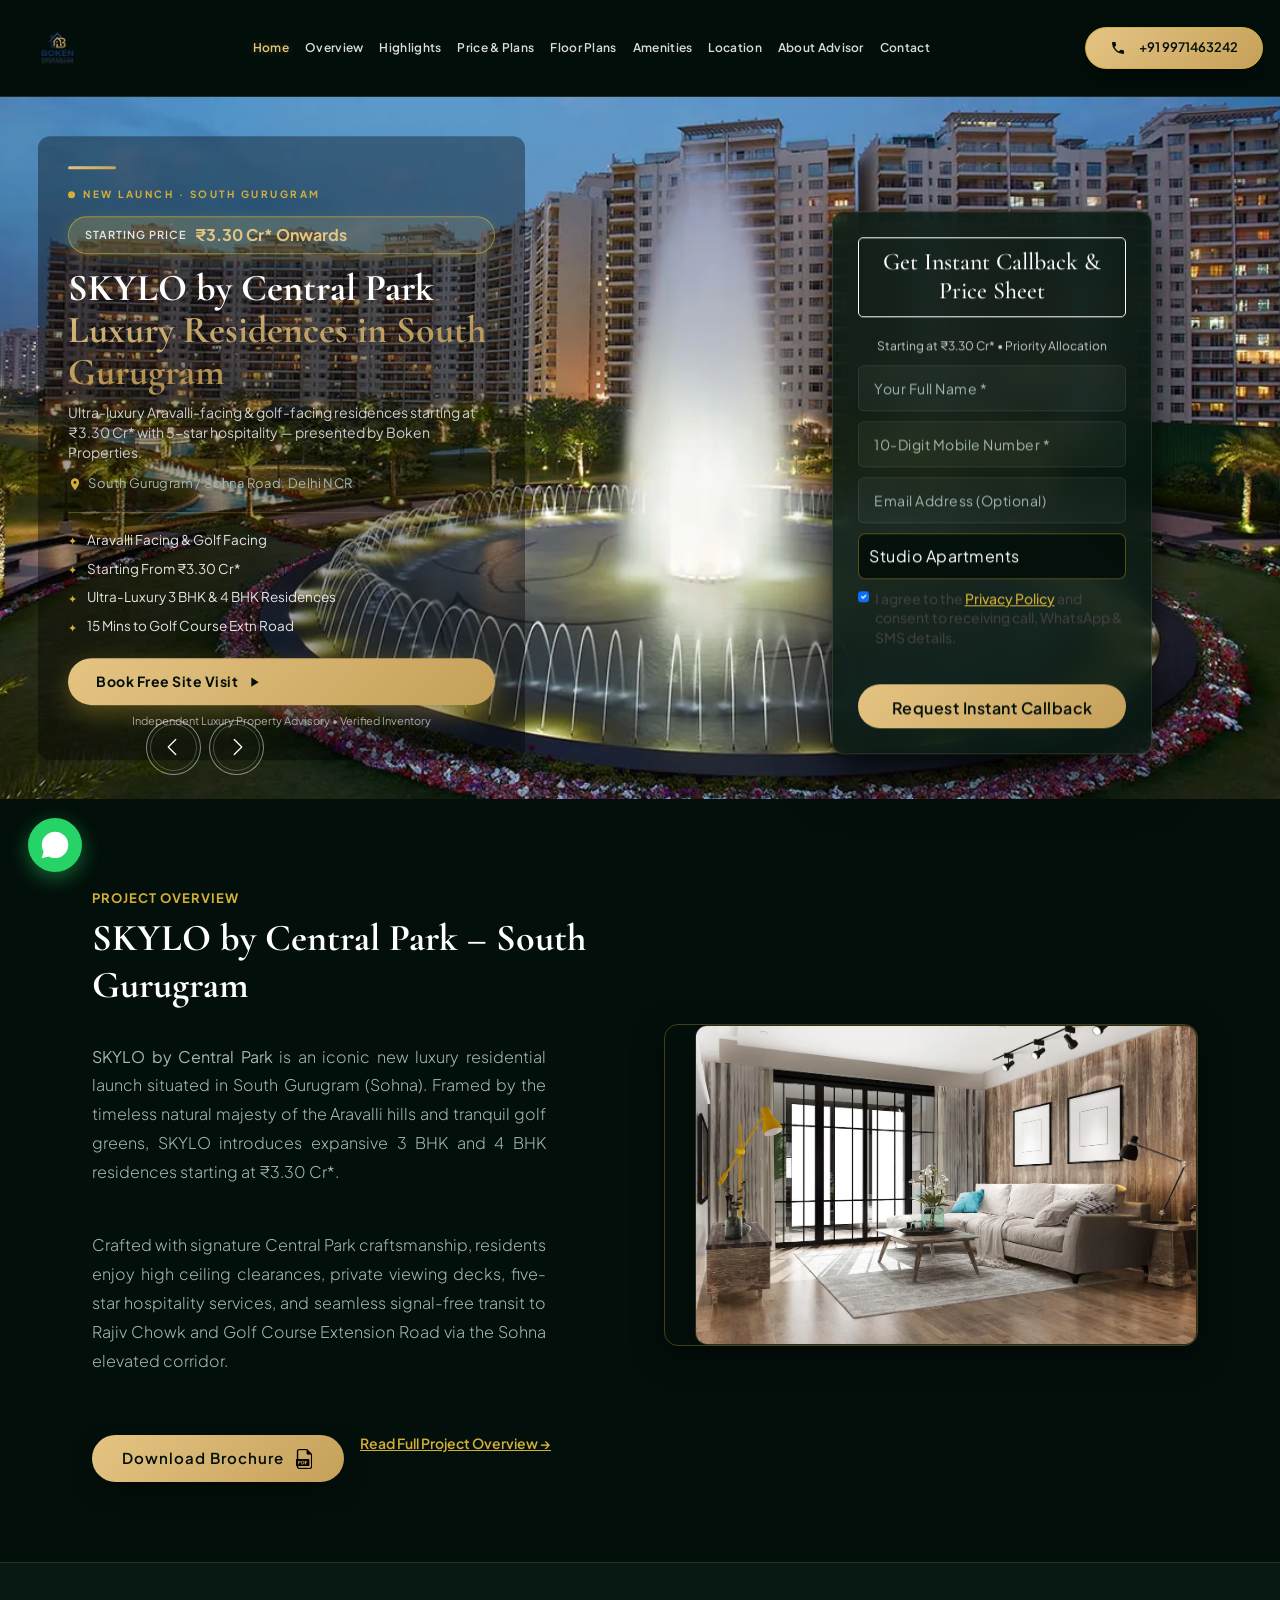
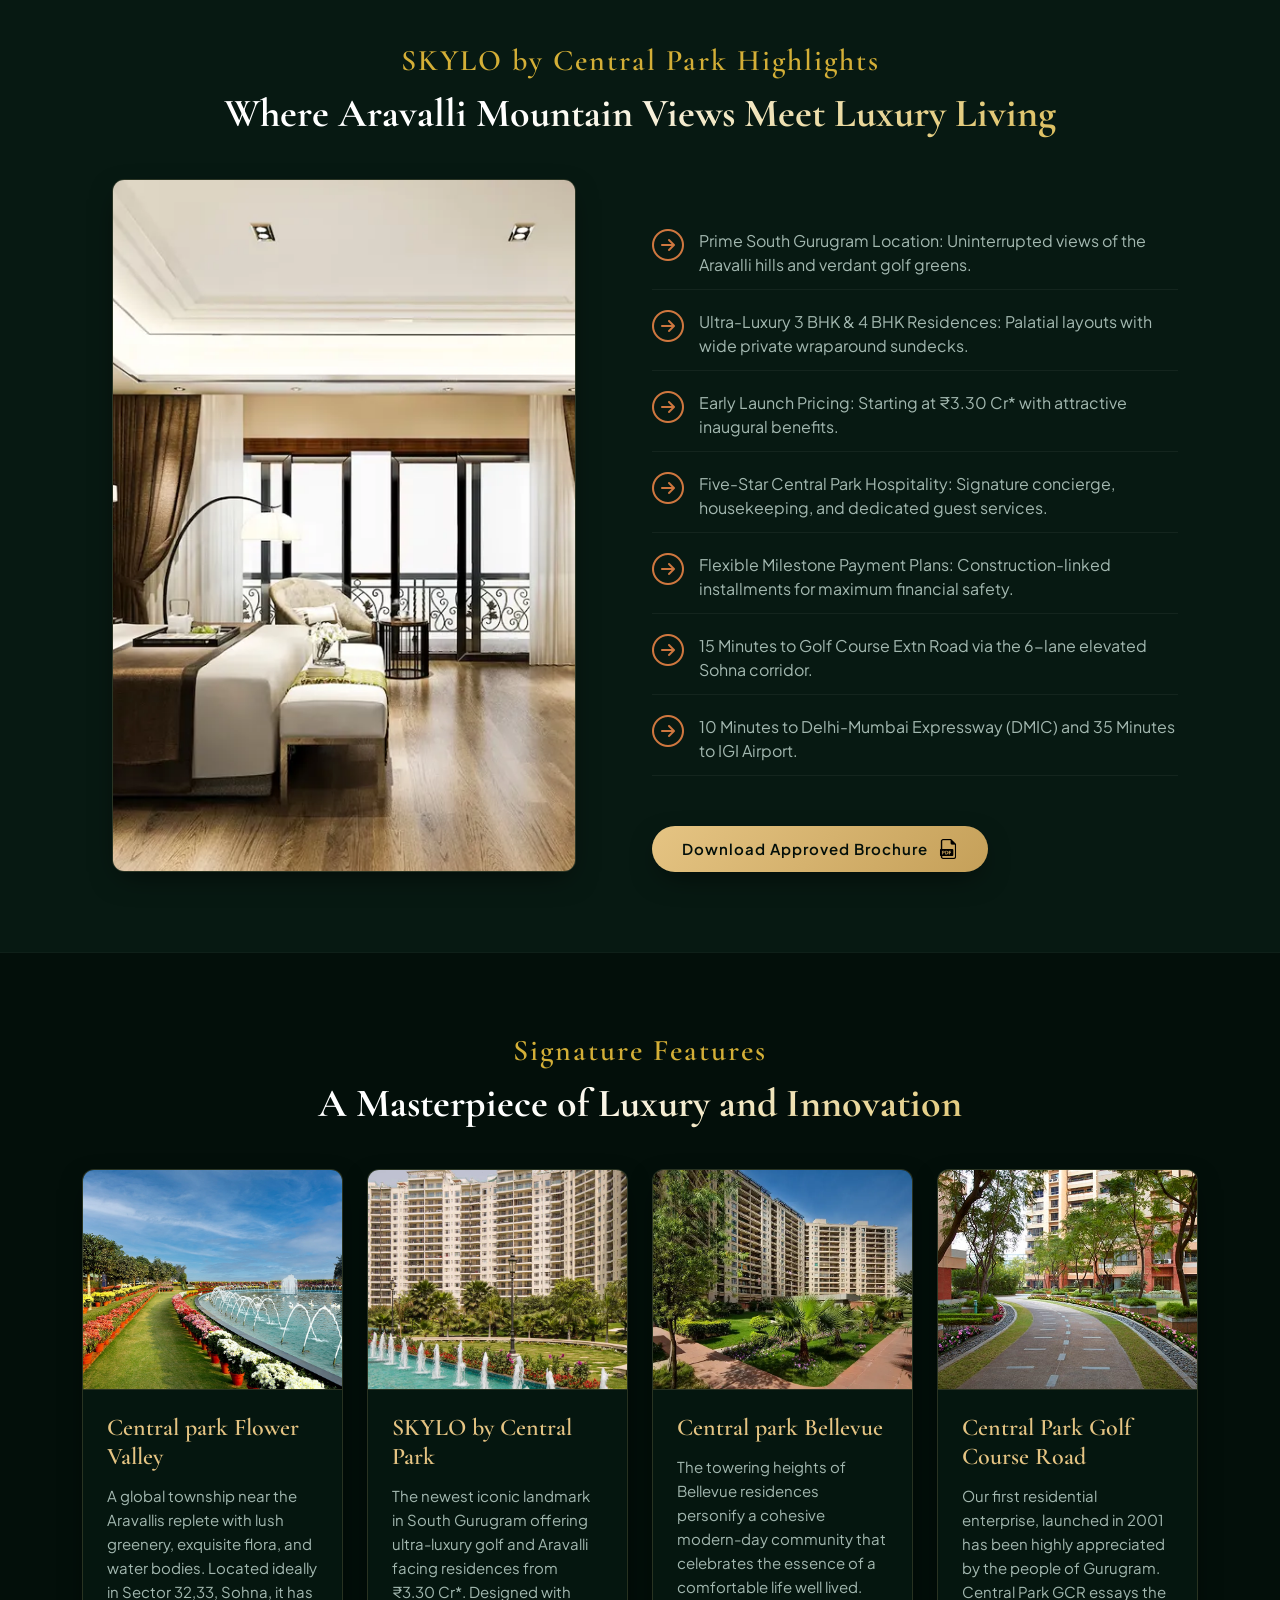
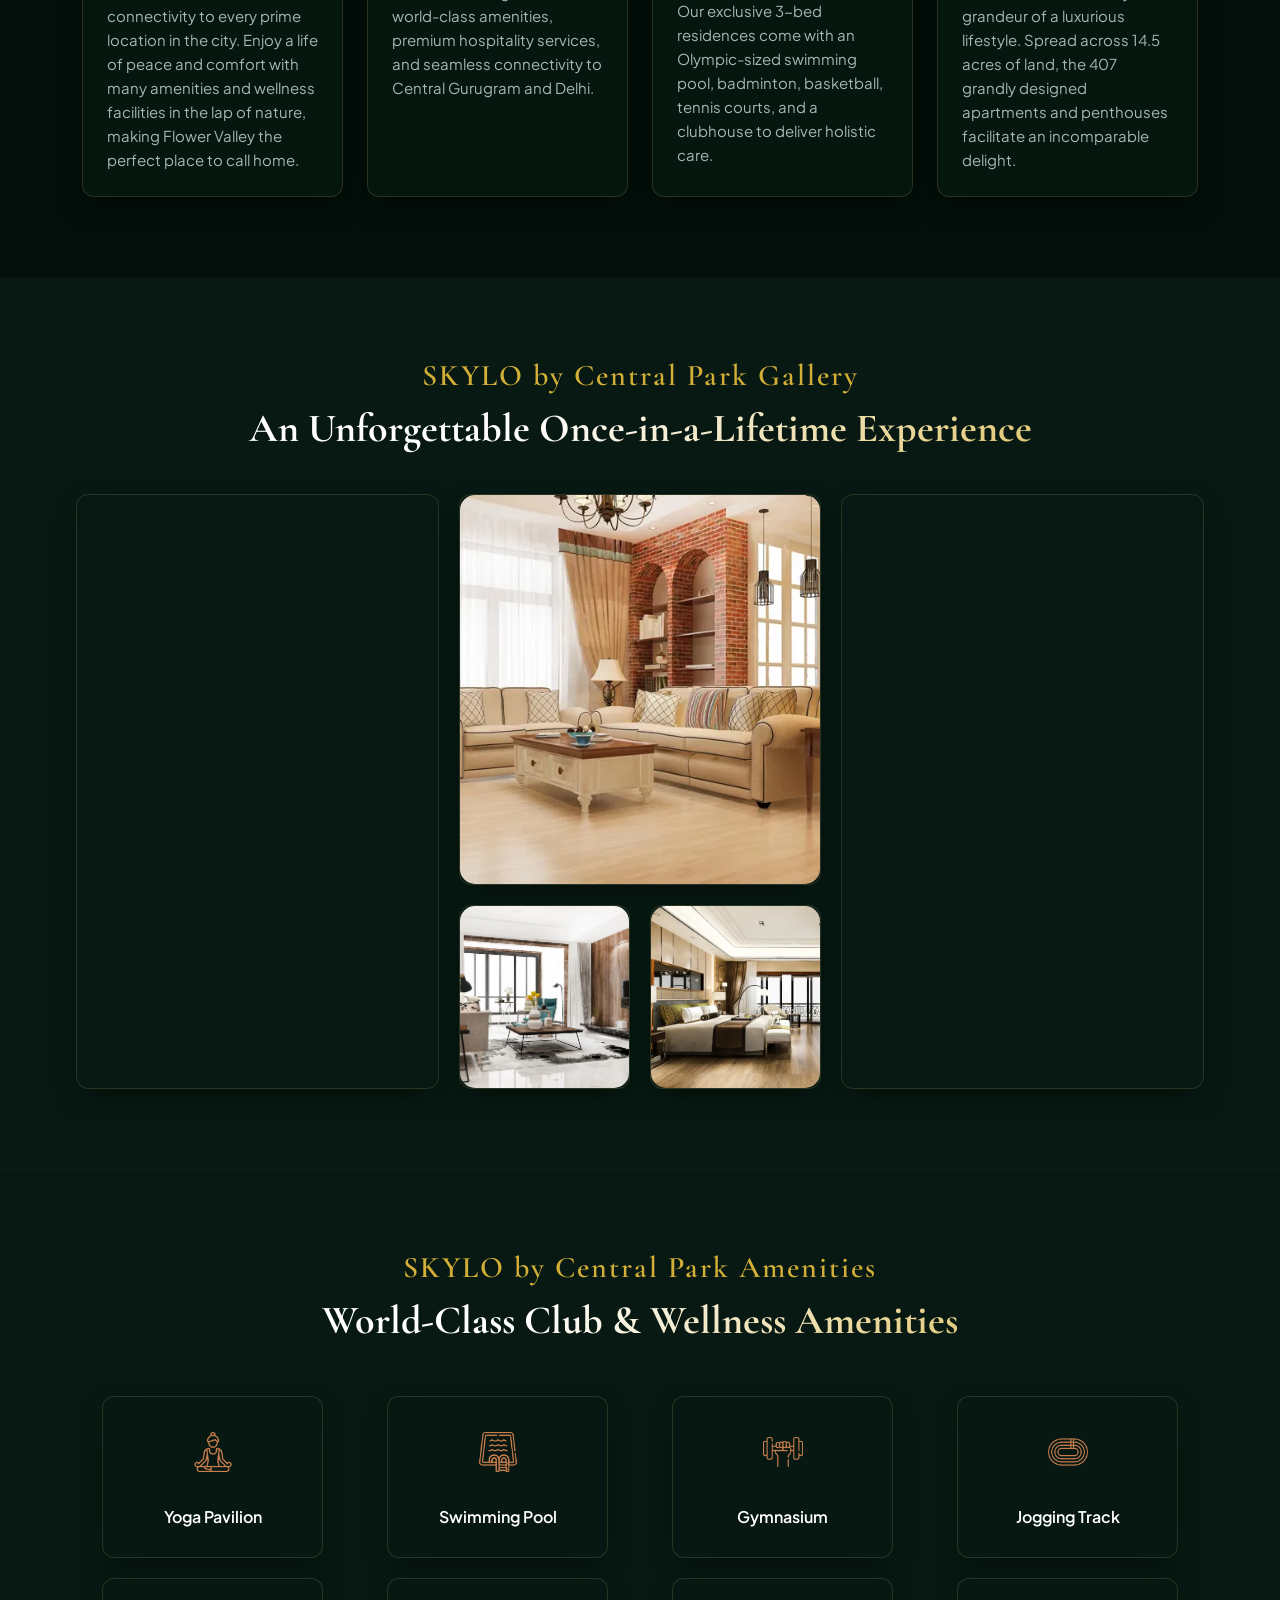
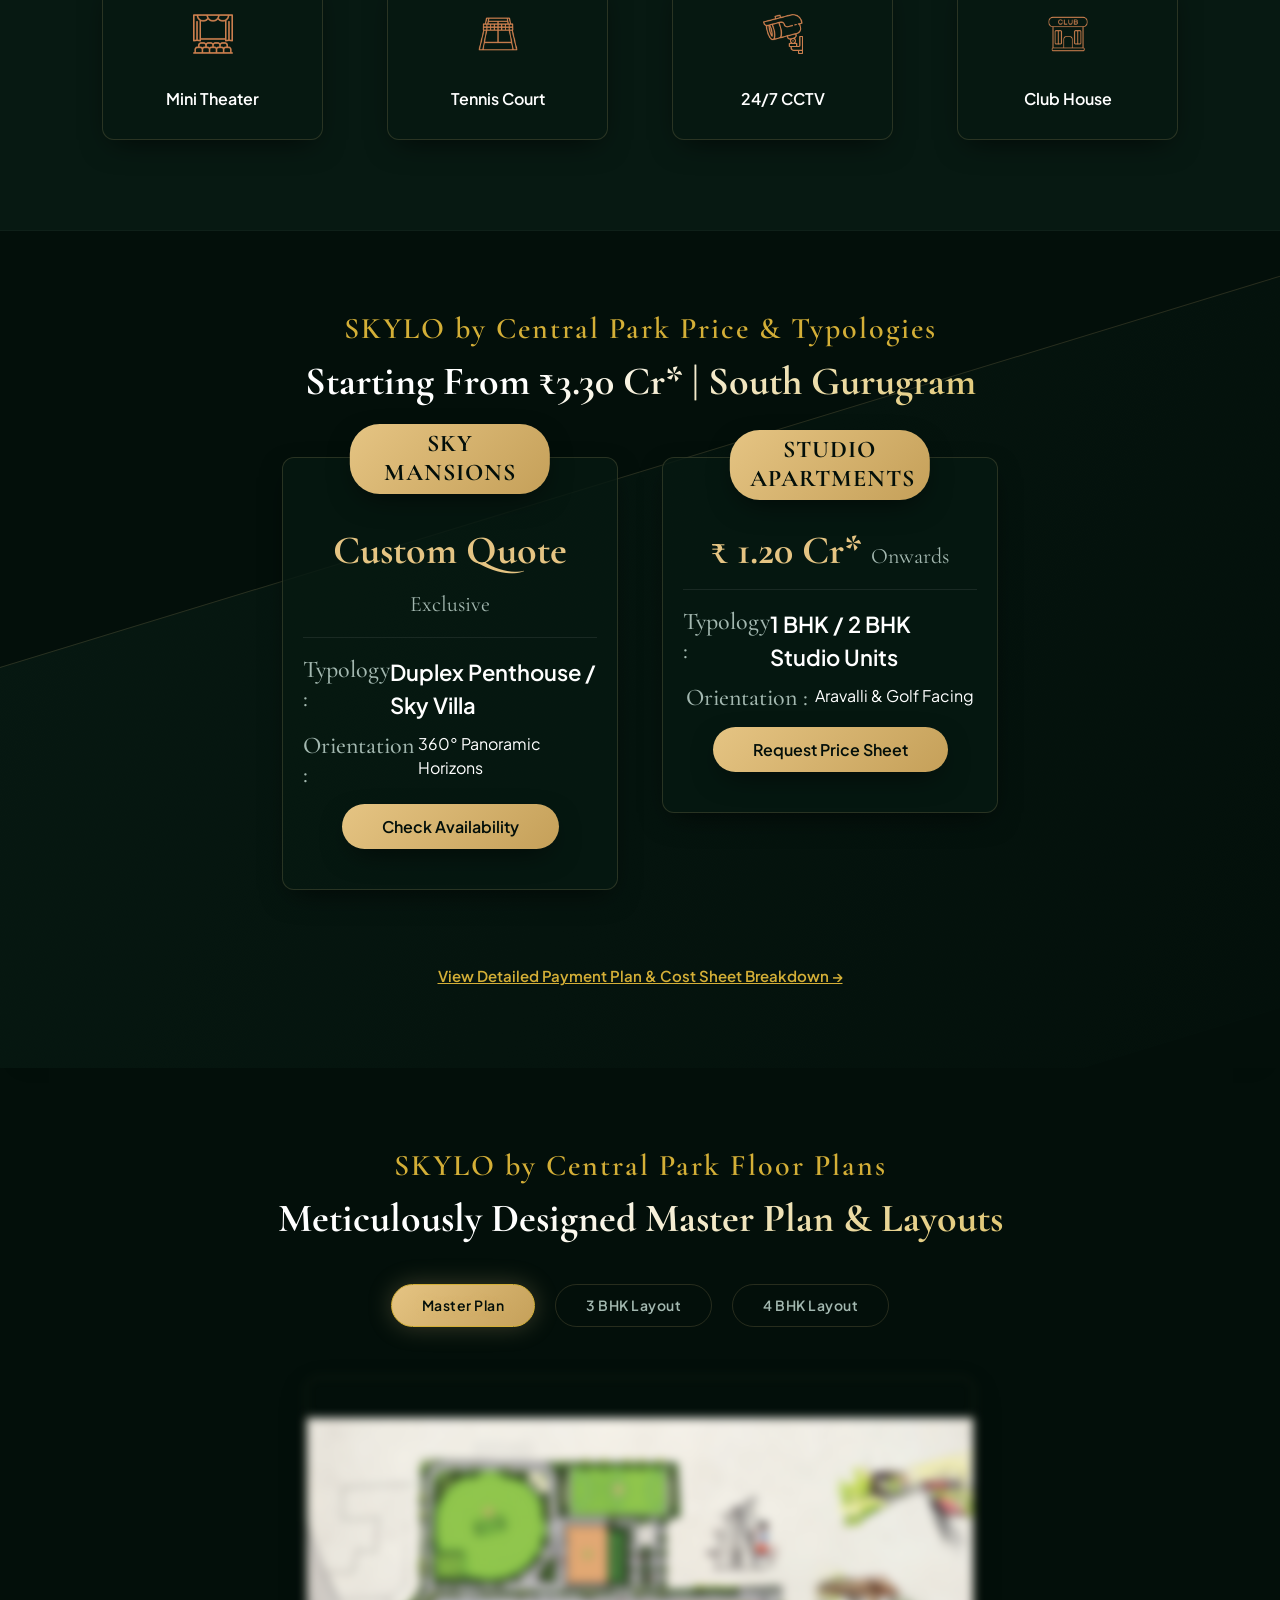
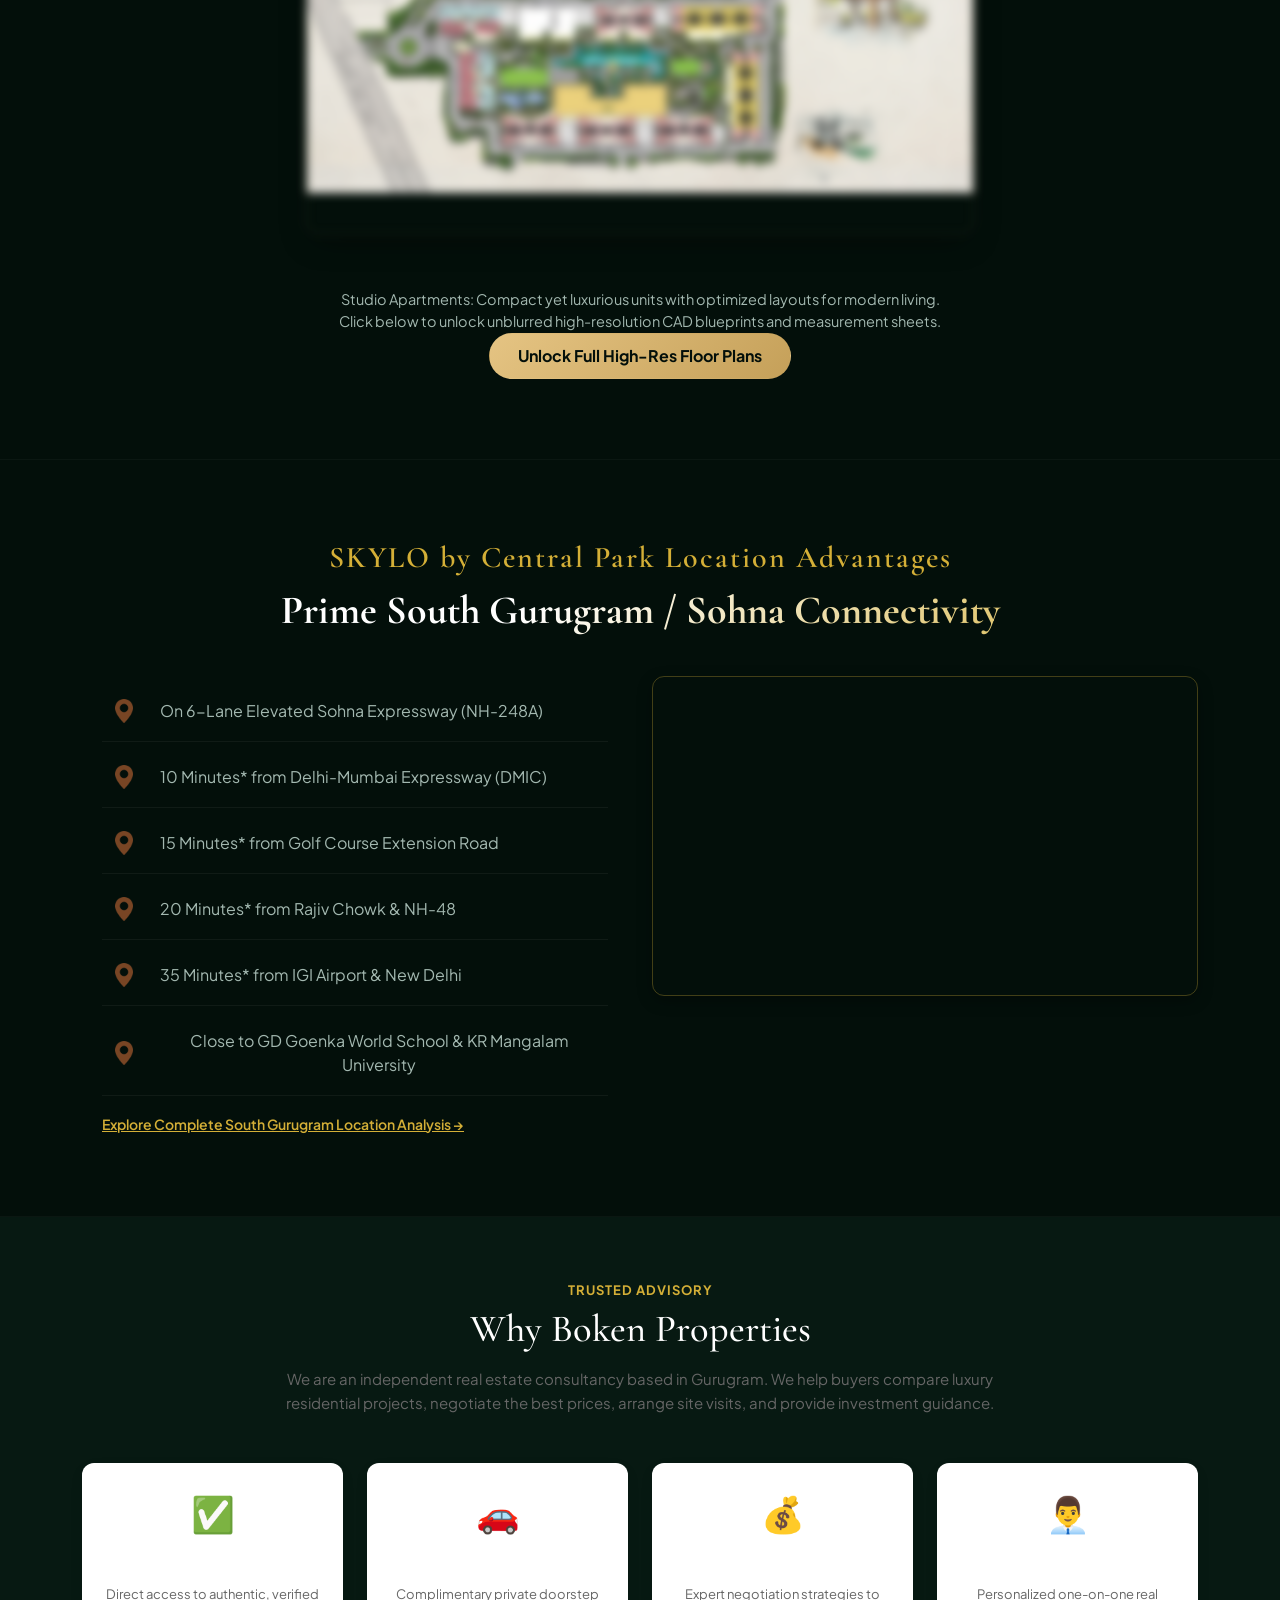
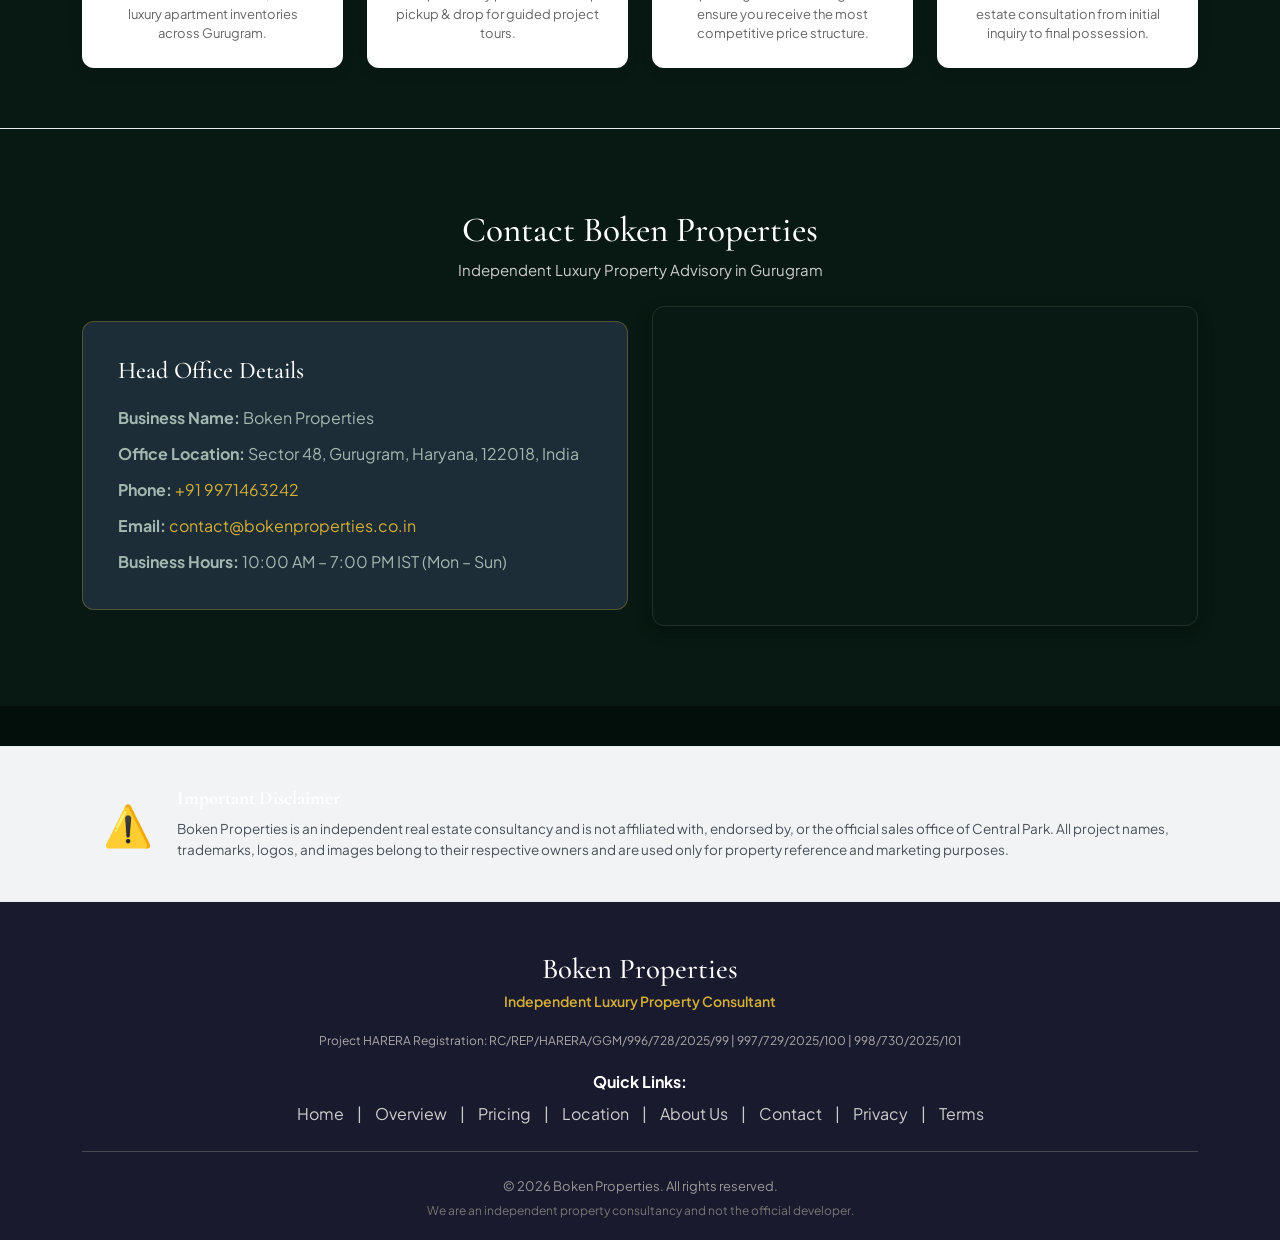
==== commit 7413f6e0: "chnage for new ads" ====
--- a/central-park-gurugram/index.html
+++ b/central-park-gurugram/index.html
@@ -448,8 +448,9 @@
               </div>
               <div class="form-group">
                 <select name="unit_preference" class="form-control" style="background: rgba(3, 15, 10, 0.9); color: #fff; border: 1px solid rgba(212,175,55,0.4); padding: 7px 10px;">
-                  <option value="3 BHK (Starting ₹3.30 Cr*)">3 BHK Luxury (From ₹3.30 Cr*)</option>
-                  <option value="4 BHK Ultra-Luxury">4 BHK Ultra-Luxury Residence</option>
+                  <!-- <option value="3 BHK (Starting ₹3.30 Cr*)">3 BHK Luxury (From ₹3.30 Cr*)</option>
+                  <option value="4 BHK Ultra-Luxury">4 BHK Ultra-Luxury Residence</option> -->
+                  <option value="4 BHK Ultra-Luxury">Studio Apartments</option>
                   <option value="Site Visit Request">Book Guided Site Visit</option>
                 </select>
               </div>
@@ -734,7 +735,7 @@
       <h2 class="section-head-para">Starting From ₹3.30 Cr* | South Gurugram</h2>
       <div class="row justify-content-center g-4">
 
-        <div class="col-md-4">
+        <!-- <div class="col-md-4">
           <div class="price-details" style="border: 2px solid rgba(212,175,55,0.6); position: relative;">
             <div style="position: absolute; top: -12px; left: 50%; transform: translateX(-50%); background: #D4AF37; color: #030F0A; font-size: 11px; font-weight: 700; padding: 2px 14px; border-radius: 12px; text-transform: uppercase;">Most Popular</div>
             <div class="apartments">
@@ -777,7 +778,7 @@
               <a href="#" data-bs-toggle="modal" data-bs-target="#exampleModal4">Request Cost Sheet</a>
             </div>
           </div>
-        </div>
+        </div> -->
 
         <div class="col-md-4">
           <div class="price-details">
@@ -797,6 +798,27 @@
             </div>
             <div class="price-query-btn">
               <a href="#" data-bs-toggle="modal" data-bs-target="#exampleModal4">Check Availability</a>
+            </div>
+          </div>
+        </div>
+        <div class="col-md-4">
+          <div class="price-details">
+            <div class="apartments">
+              <h4>Studio Apartments</h4>
+            </div>
+            <div class="pricing">
+              <h3>₹ 1.20 Cr* <span>Onwards</span></h3>
+            </div>
+            <div class="typology">
+              <h4>Typology :</h4>
+              <p>1 BHK / 2 BHK Studio Units</p>
+            </div>
+            <div class="sizing">
+              <h4>Orientation :</h4>
+              <p>Aravalli &amp; Golf Facing</p>
+            </div>
+            <div class="price-query-btn">
+              <a href="#" data-bs-toggle="modal" data-bs-target="#exampleModal4">Request Price Sheet</a>
             </div>
           </div>
         </div>
@@ -845,8 +867,9 @@
         </div>
         <div class="text-center mt-3">
           <p style="color: #ccc; font-size: 14.5px;">
-            1) 3 BHK Luxury Residences: Expansive living spaces featuring private Aravalli-facing wrap-around sundecks.<br>
-            2) 4 BHK Grand Residences: Palatial layouts with dual-aspect golf course views and exclusive foyer entry.<br>
+            <!-- 1) 3 BHK Luxury Residences: Expansive living spaces featuring private Aravalli-facing wrap-around sundecks.<br>
+            2) 4 BHK Grand Residences: Palatial layouts with dual-aspect golf course views and exclusive foyer entry.<br> -->
+             Studio Apartments: Compact yet luxurious units with optimized layouts for modern living.<br>
             Click below to unlock unblurred high-resolution CAD blueprints and measurement sheets.
           </p>
           <a href="#" data-bs-toggle="modal" data-bs-target="#exampleModal4" class="btn dark_btn" style="background: linear-gradient(135deg, #E5C483 0%, #C5A059 100%); color: #030F0A; font-weight: 700; border-radius: 50px; padding: 10px 28px;">
@@ -1140,8 +1163,9 @@
                     </div>
                     <div class="form-group mb-3">
                       <select name="unit_preference" class="form-control" style="background: rgba(3, 15, 10, 0.95); color: #fff; border: 1px solid rgba(212,175,55,0.4); padding: 7px 10px;">
-                        <option value="3 BHK (From ₹3.30 Cr*)">3 BHK Luxury (From ₹3.30 Cr*)</option>
-                        <option value="4 BHK Ultra-Luxury">4 BHK Ultra-Luxury Residence</option>
+                        <!-- <option value="3 BHK (From ₹3.30 Cr*)">3 BHK Luxury (From ₹3.30 Cr*)</option>
+                        <option value="4 BHK Ultra-Luxury">4 BHK Ultra-Luxury Residence</option> -->
+                        <option value="4 BHK Ultra-Luxury">Studio Apartments</option>
                         <option value="Book Free Site Visit">Book Free Site Visit</option>
                       </select>
                     </div>
@@ -1196,8 +1220,9 @@
                     </div>
                     <div class="form-group mb-3">
                       <select name="unit_preference" class="form-control" style="background: rgba(3, 15, 10, 0.95); color: #fff; border: 1px solid rgba(212,175,55,0.4); padding: 7px 10px;">
-                        <option value="3 BHK (From ₹3.30 Cr*)">3 BHK Luxury (From ₹3.30 Cr*)</option>
-                        <option value="4 BHK Ultra-Luxury">4 BHK Ultra-Luxury Residence</option>
+                        <!-- <option value="3 BHK (From ₹3.30 Cr*)">3 BHK Luxury (From ₹3.30 Cr*)</option>
+                        <option value="4 BHK Ultra-Luxury">4 BHK Ultra-Luxury Residence</option> -->
+                        <option value="4 BHK Ultra-Luxury">Studio Apartments</option>
                         <option value="Cost Sheet & Floor Plans">Complete Cost Sheet &amp; Floor Plans</option>
                       </select>
                     </div>
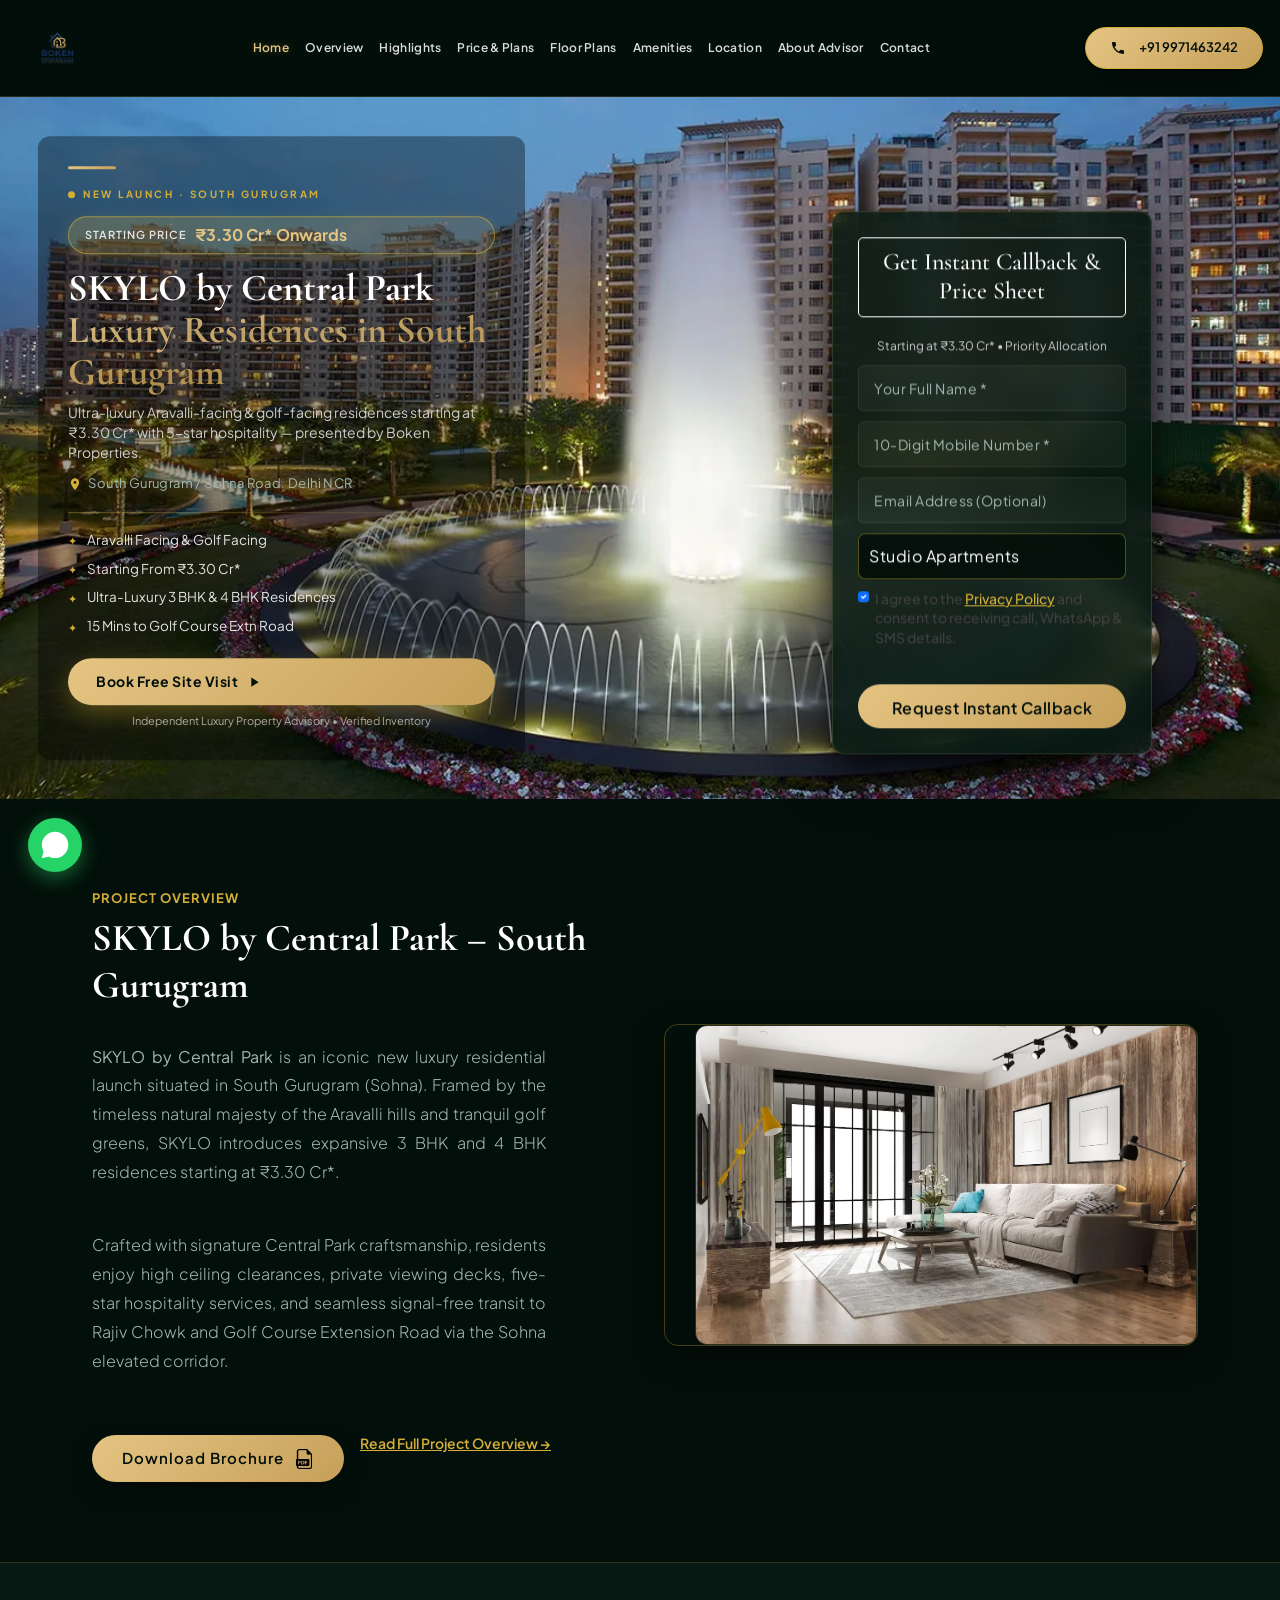
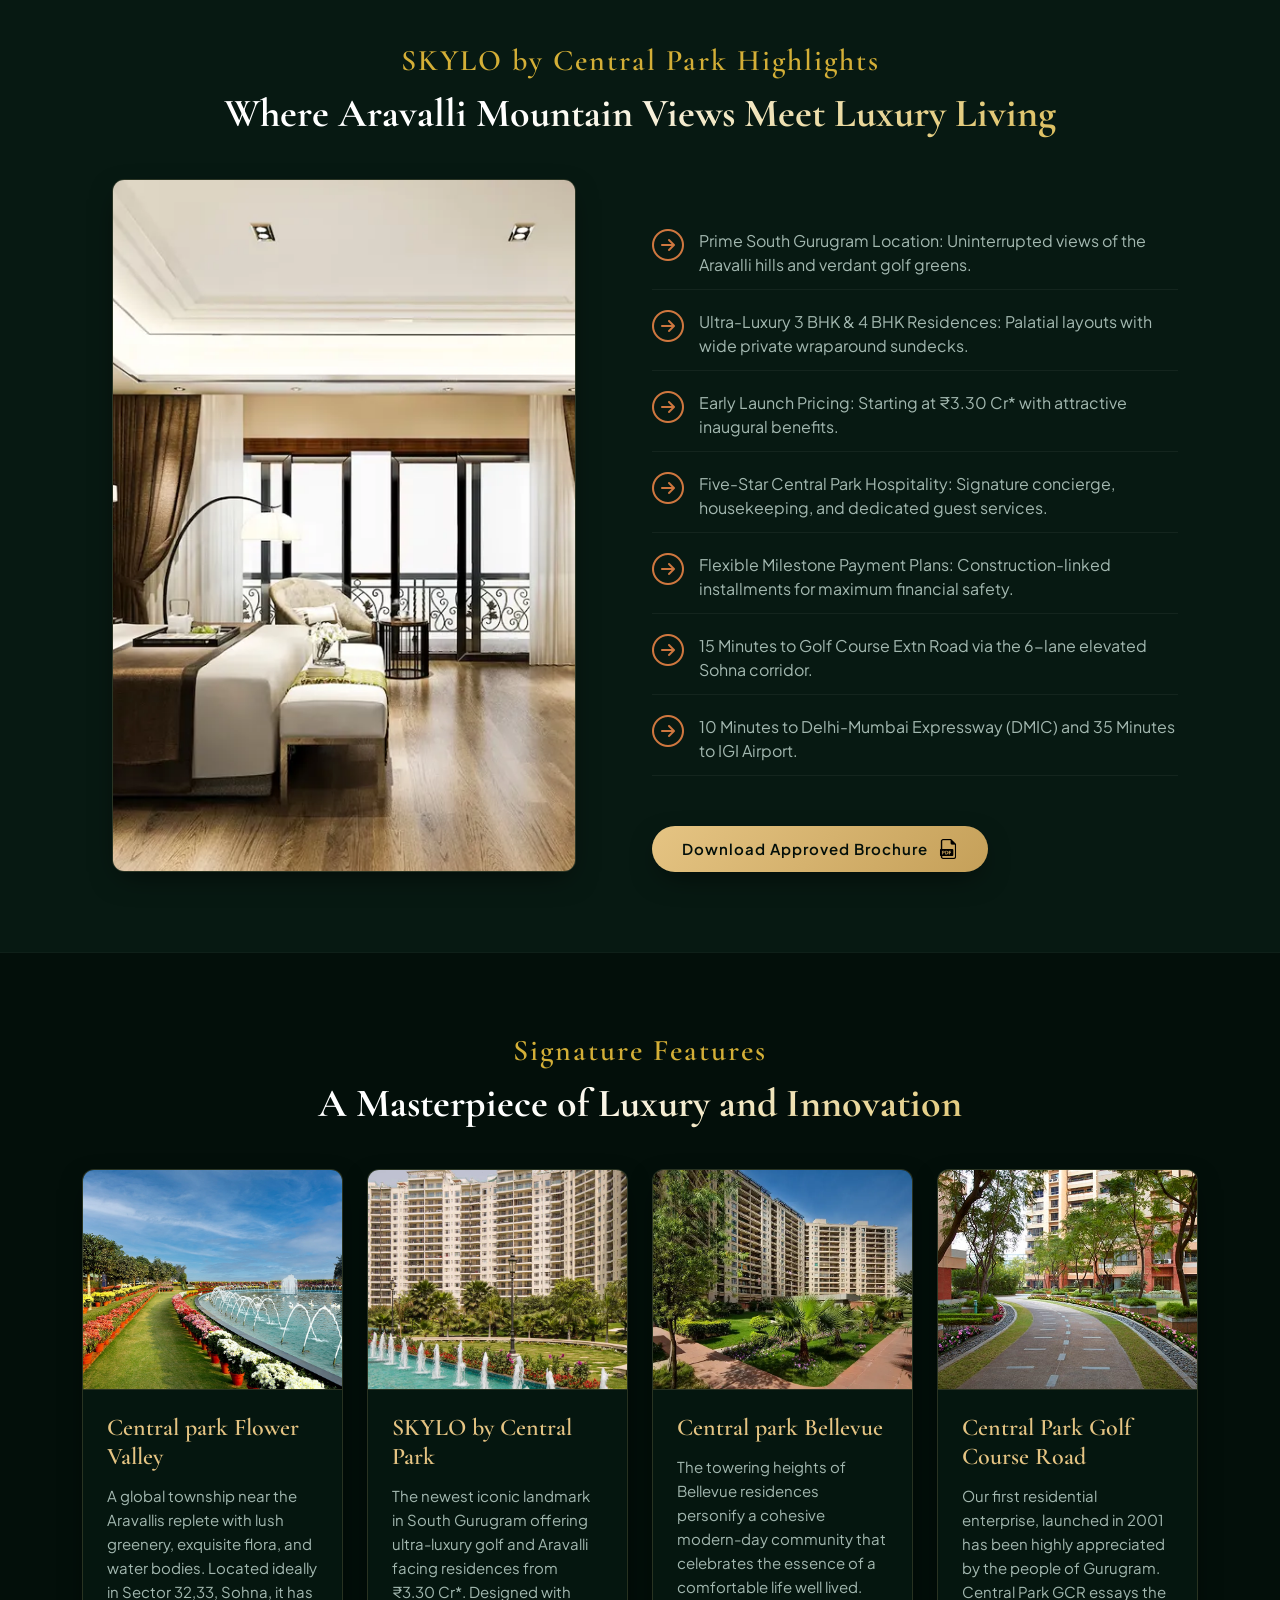
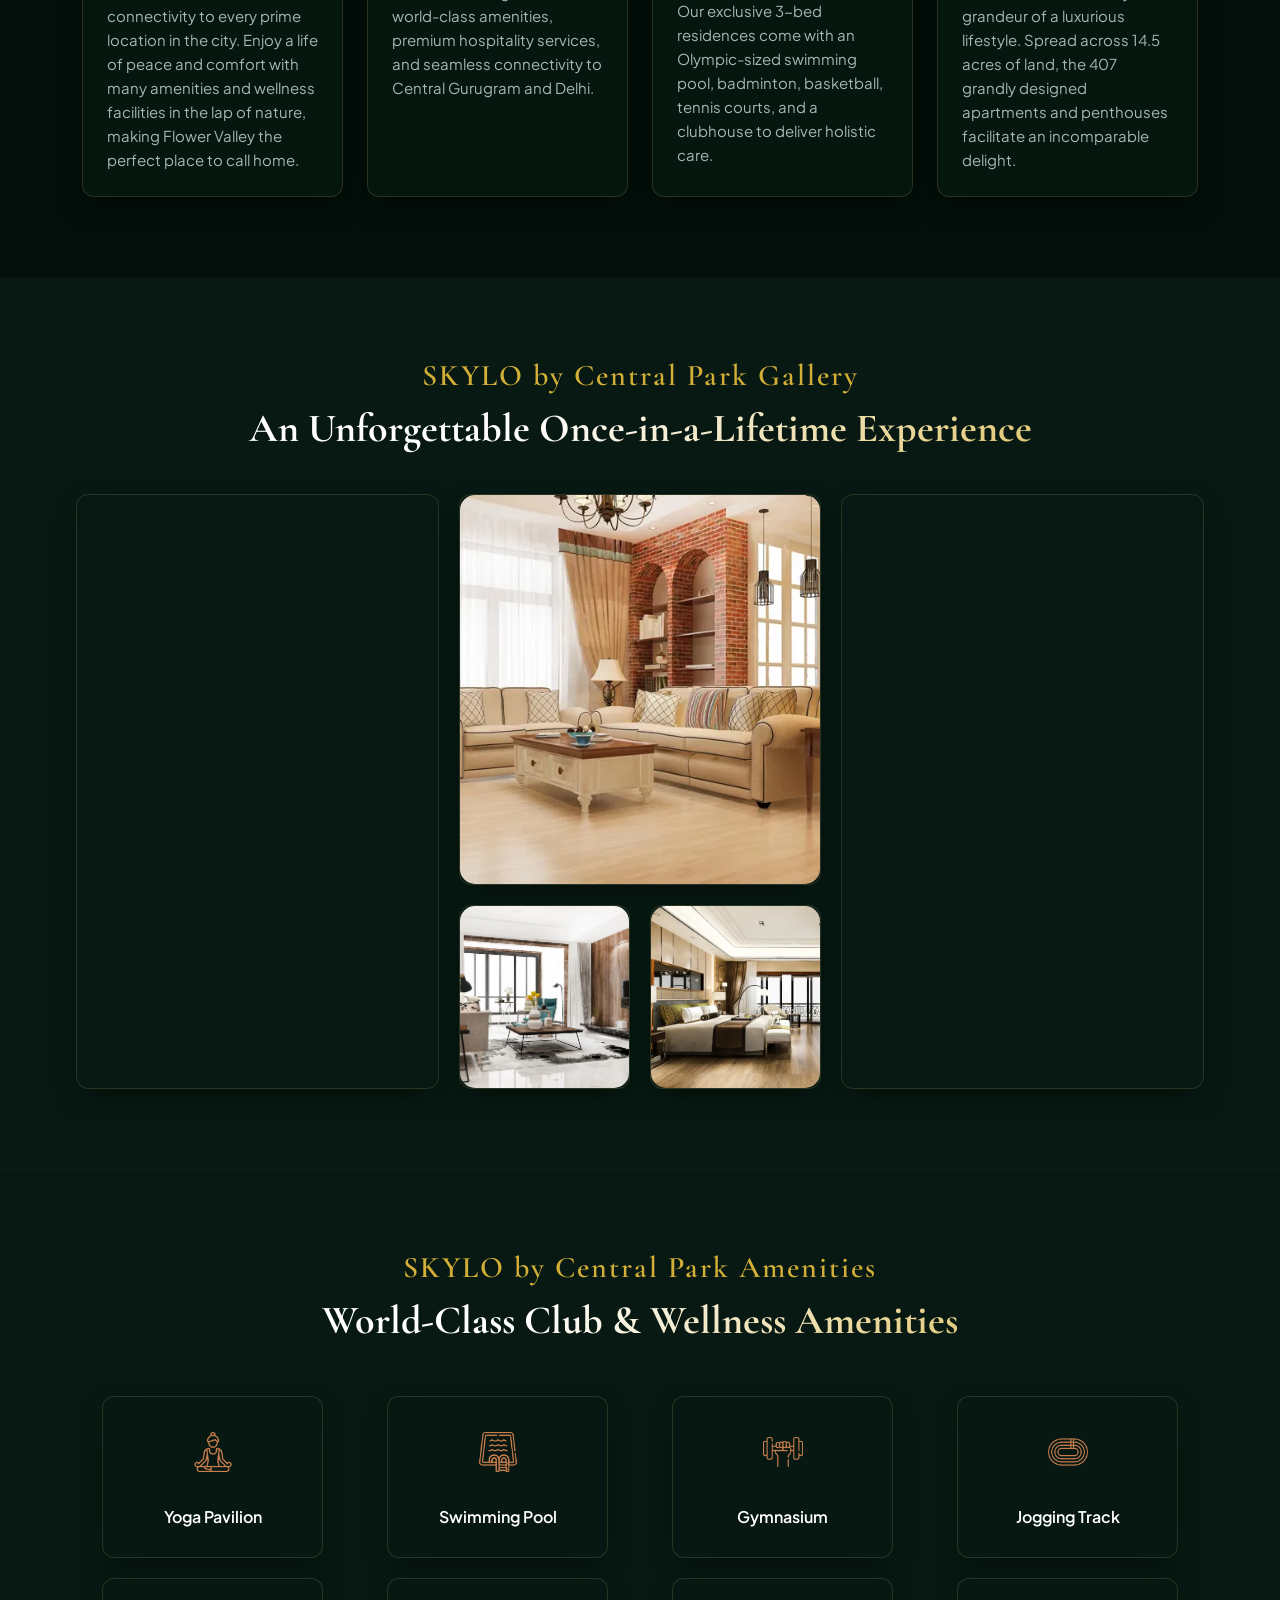
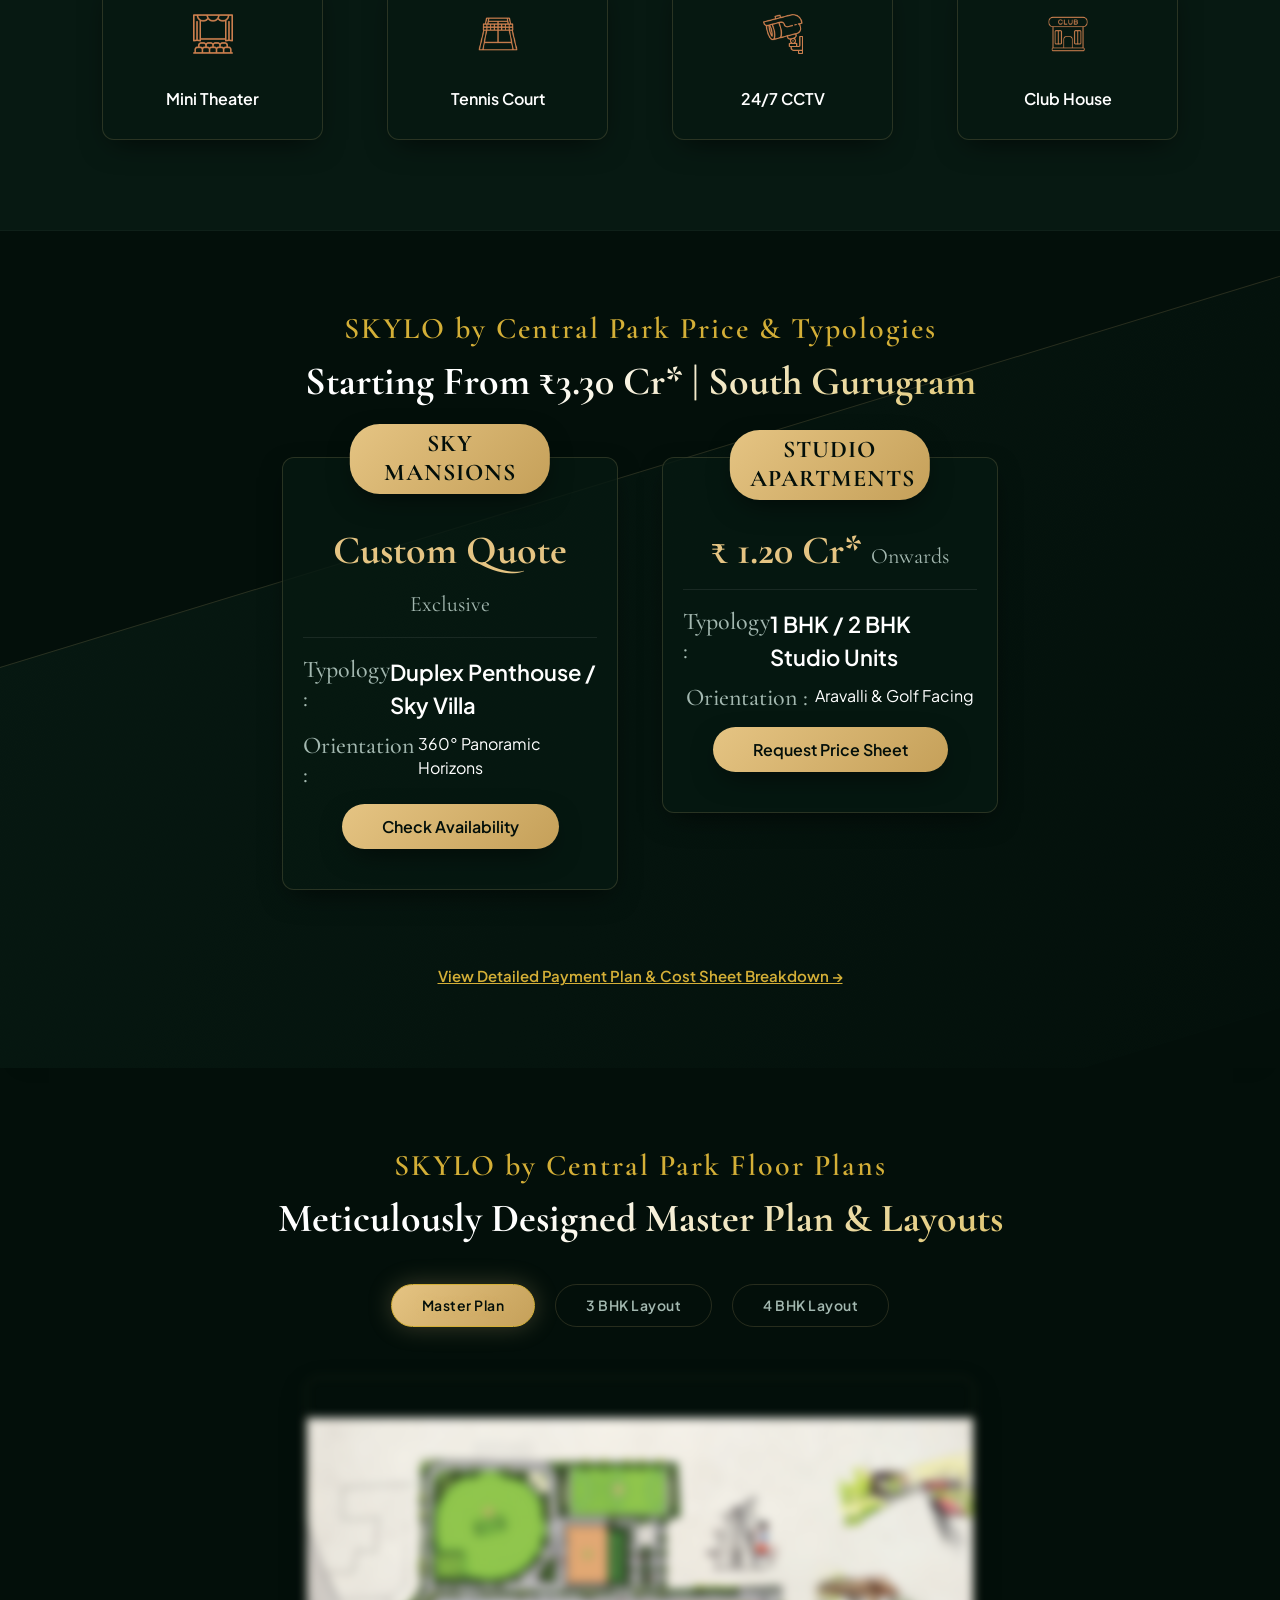
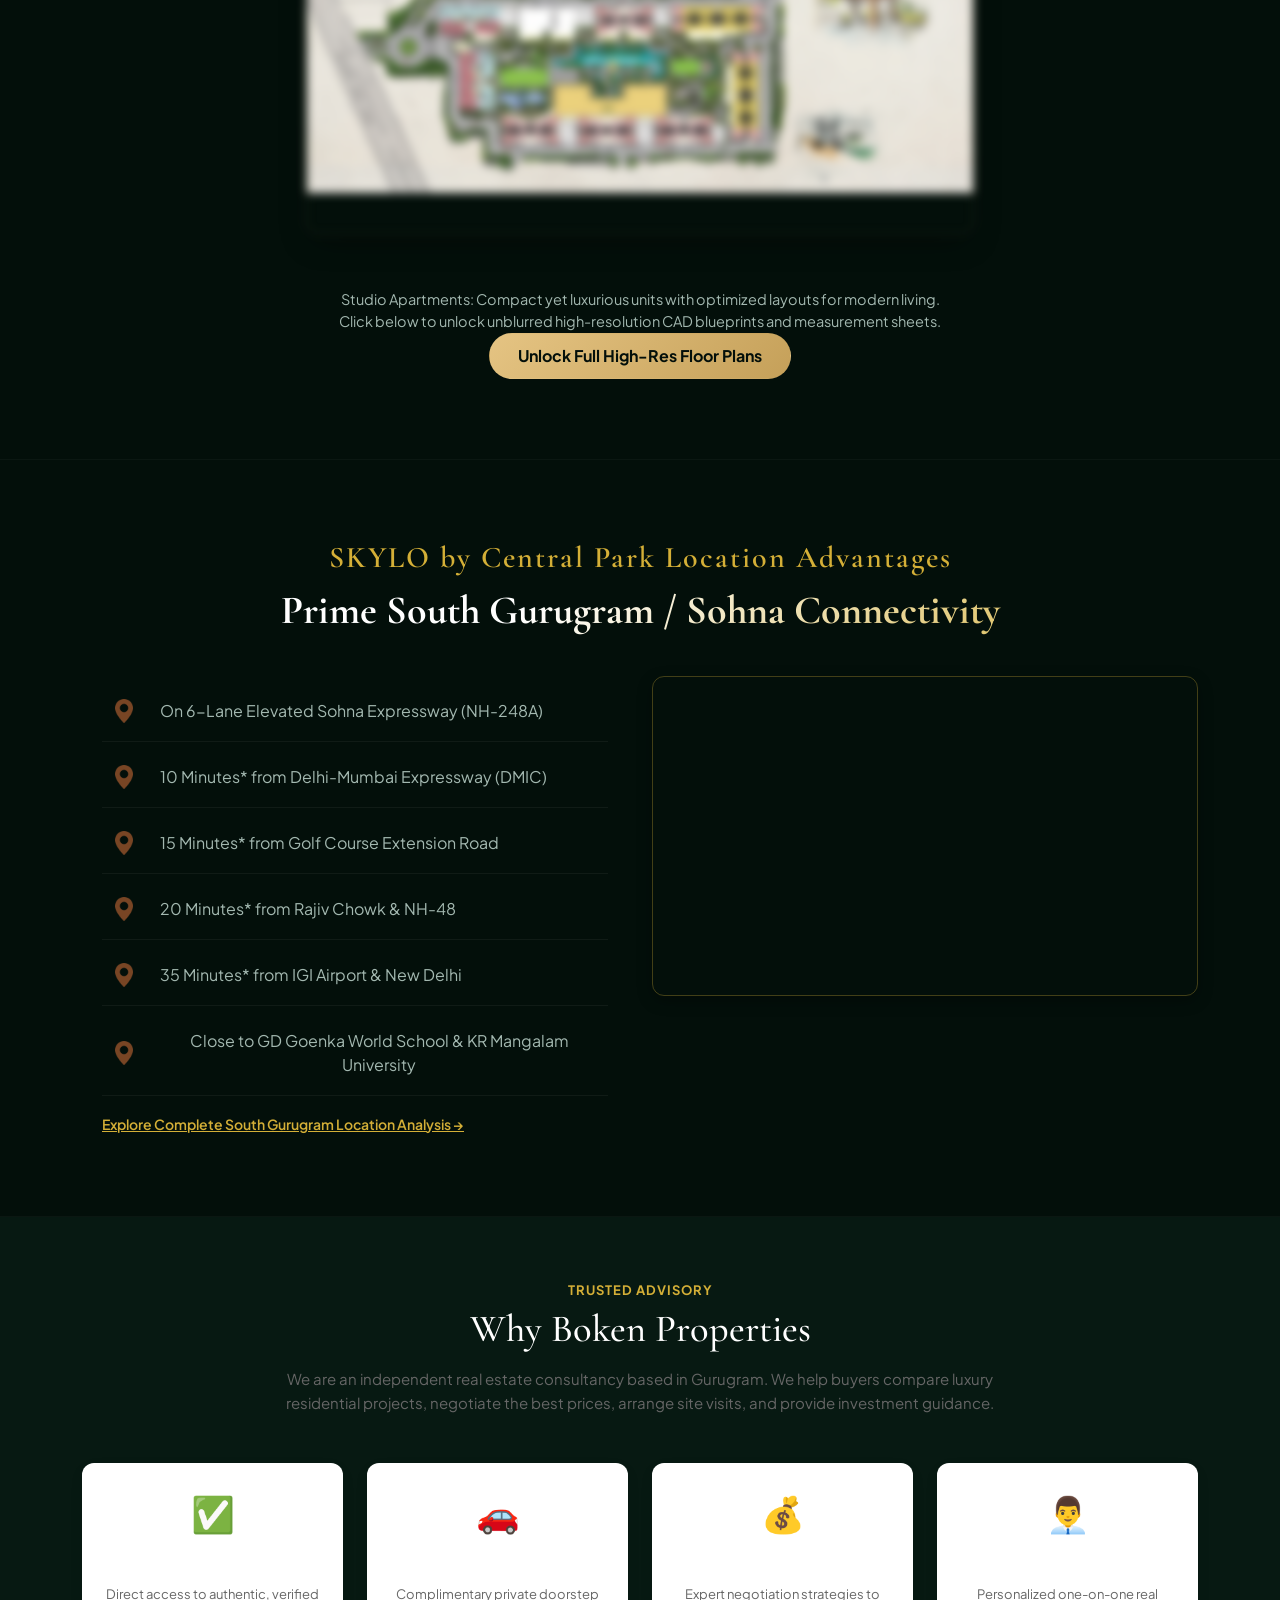
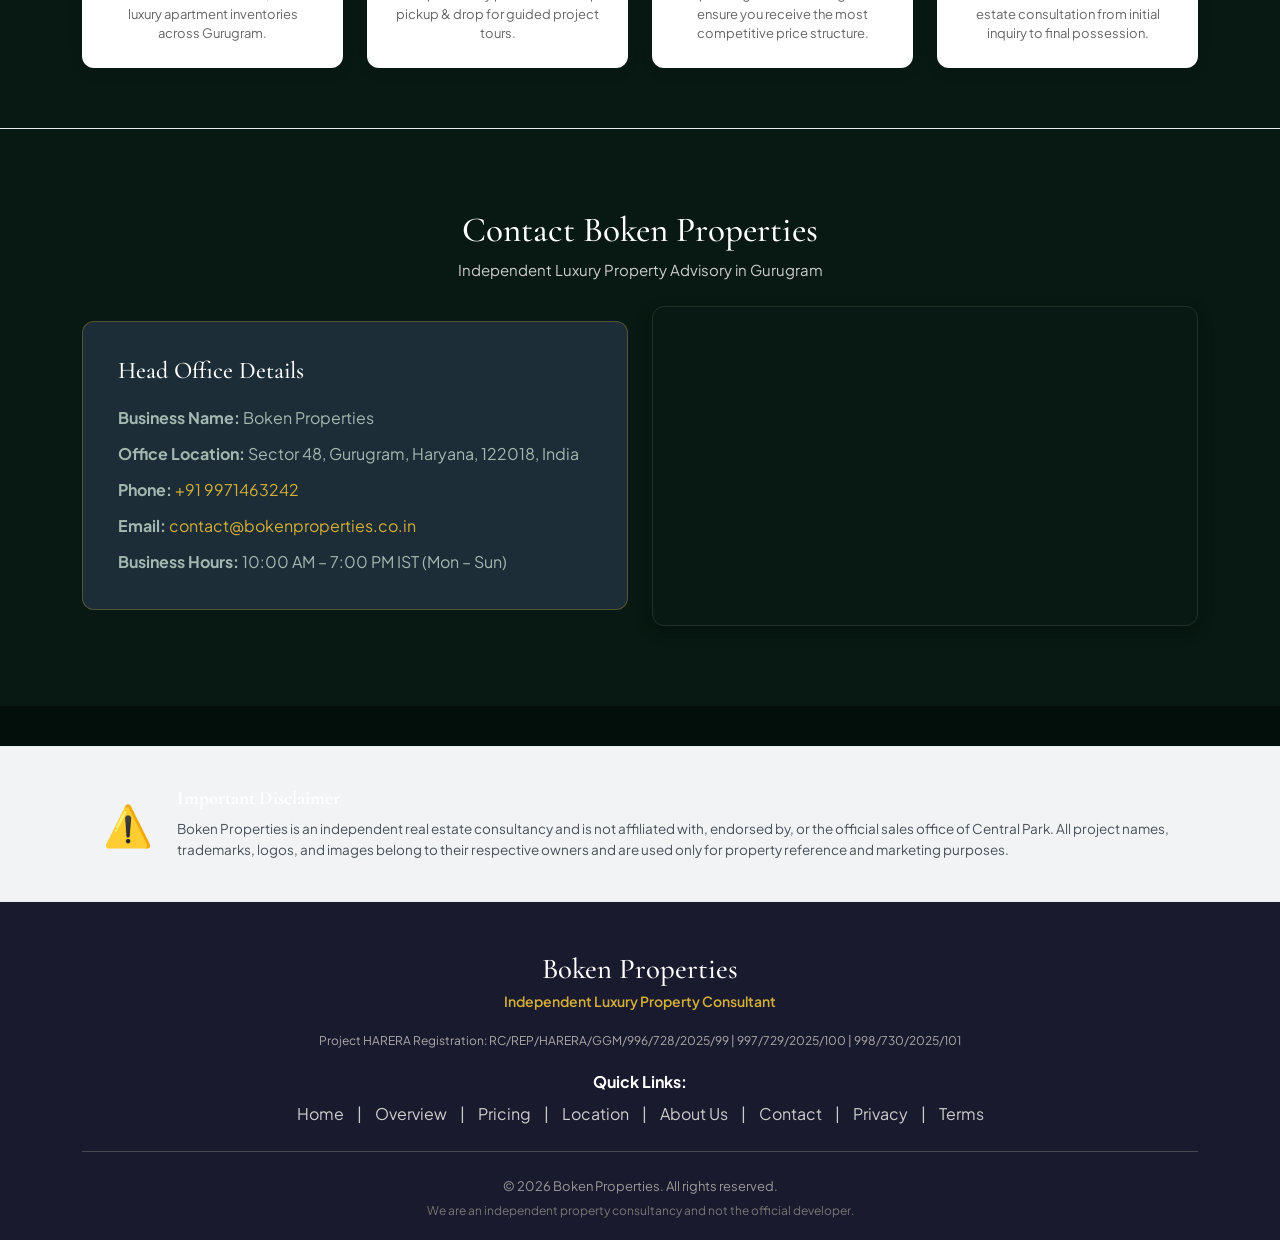
==== commit 595c9246: "chnage for new ads" ====
--- a/central-park-gurugram/index.html
+++ b/central-park-gurugram/index.html
@@ -351,14 +351,14 @@
                 <img src="../images/image2/project_1685186892584295412.avif" alt="SKYLO by Central Park Luxury Residences Gurgaon" class="m-view">
             </div>
           </div>
-          <button class="carousel-control-prev" type="button" data-bs-target="#carouselExampleControls" data-bs-slide="prev">
+          <!-- <button class="carousel-control-prev" type="button" data-bs-target="#carouselExampleControls" data-bs-slide="prev">
             <span class="carousel-control-prev-icon" aria-hidden="true"></span>
             <span class="visually-hidden">Previous</span>
           </button>
           <button class="carousel-control-next" type="button" data-bs-target="#carouselExampleControls" data-bs-slide="next">
             <span class="carousel-control-next-icon" aria-hidden="true"></span>
             <span class="visually-hidden">Next</span>
-          </button>
+          </button> -->
         </div>
       </div>
     </div>
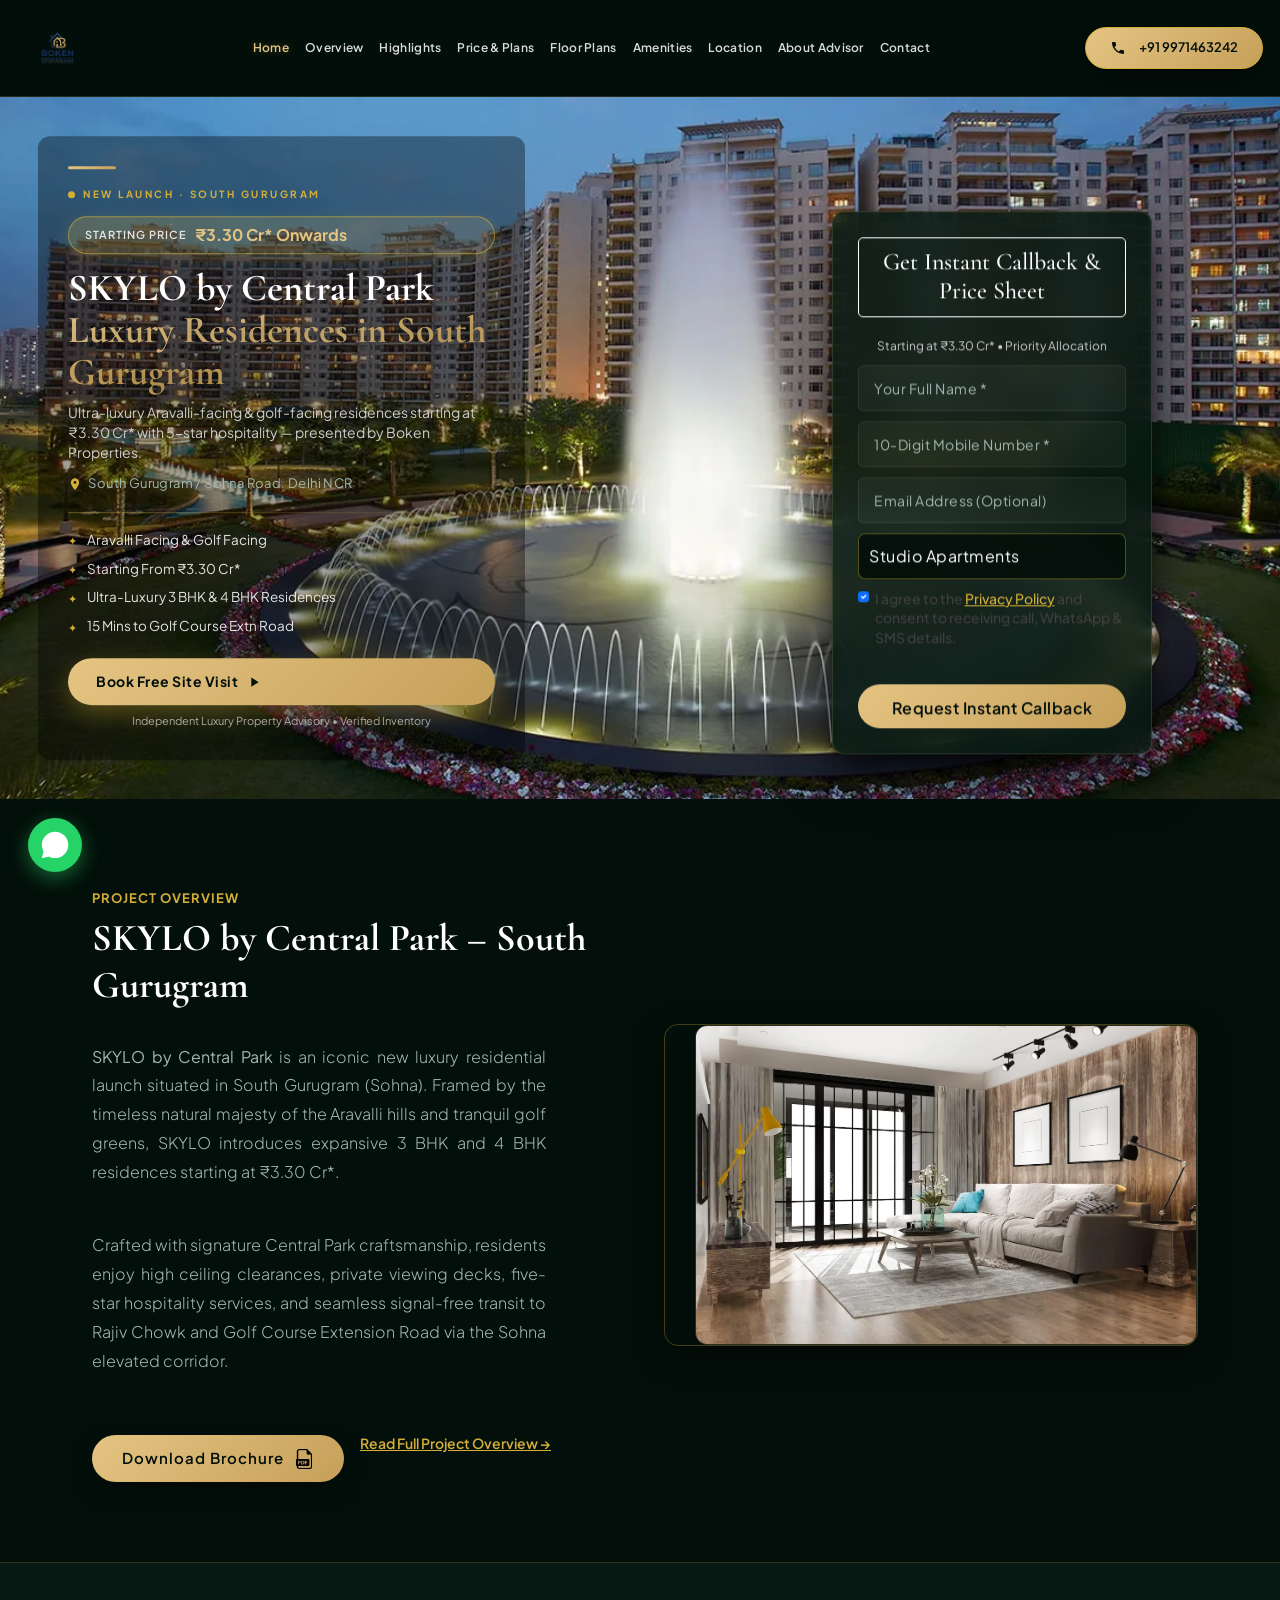
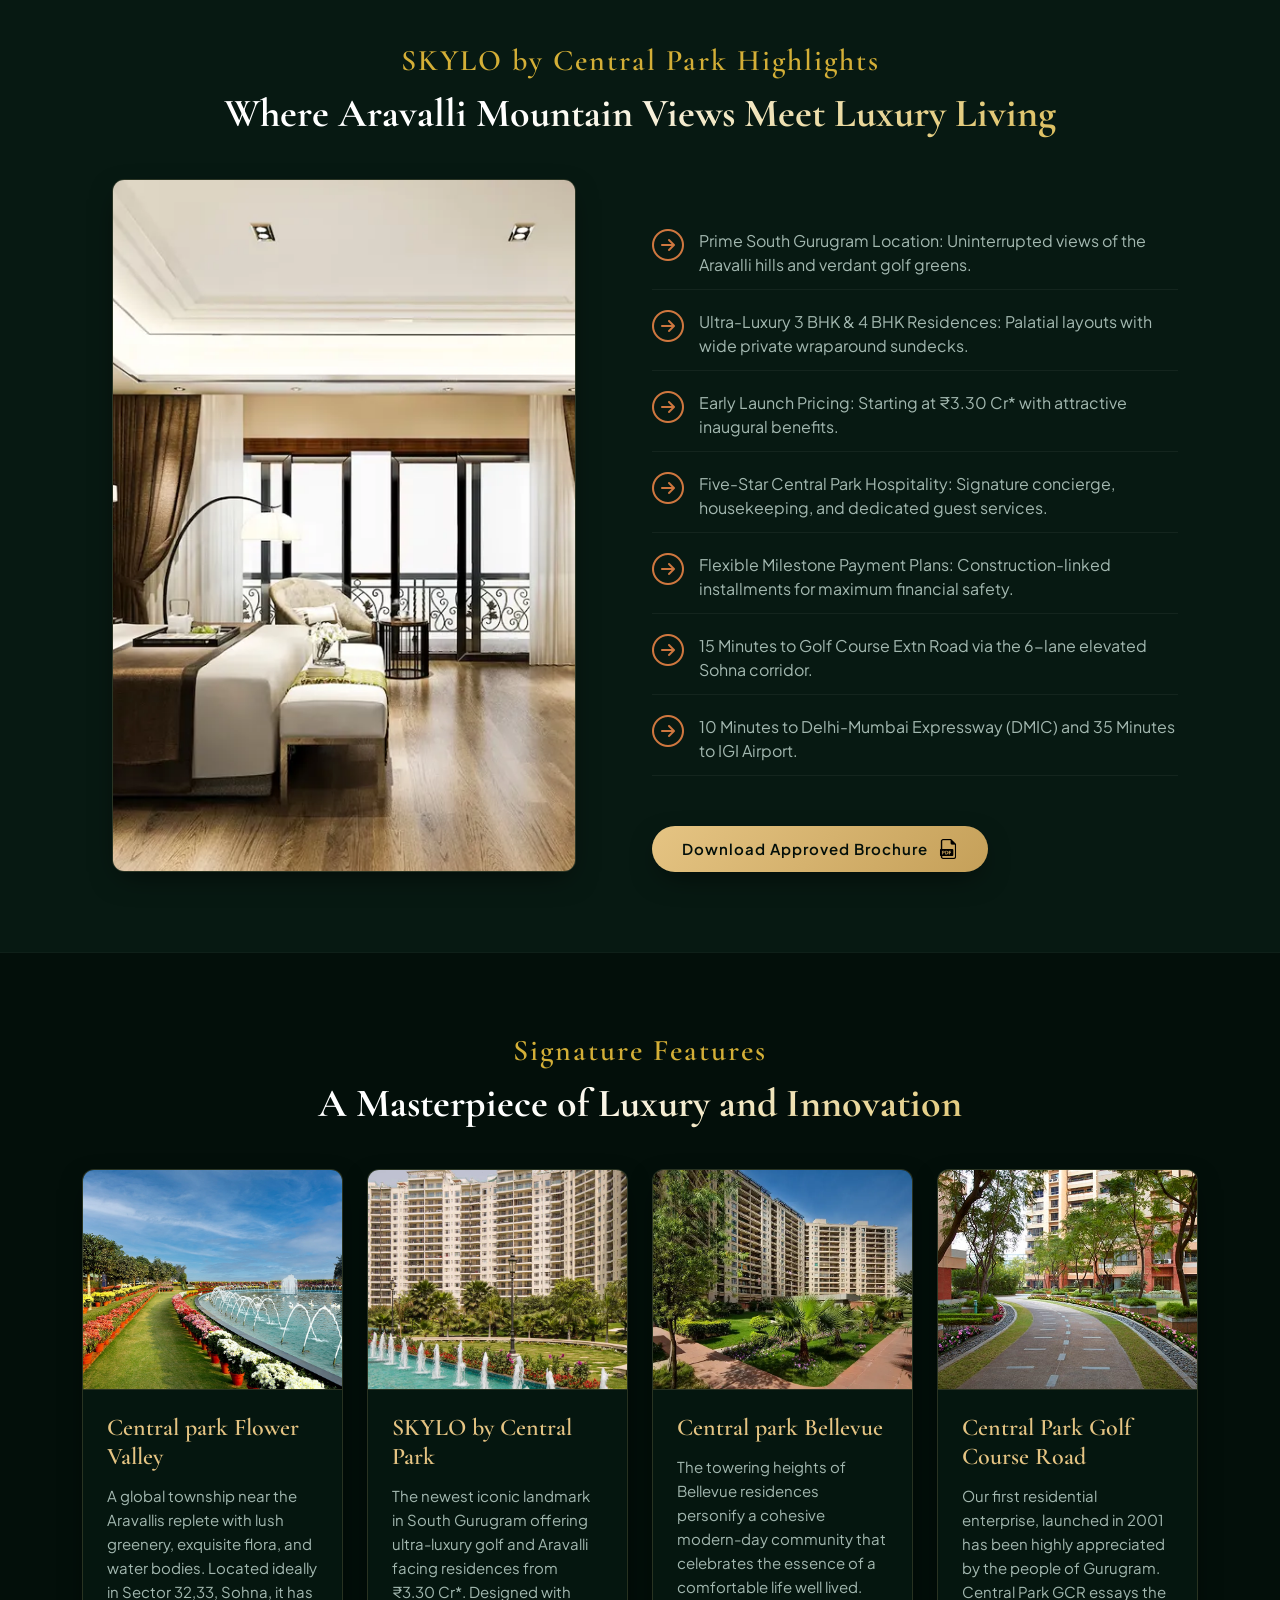
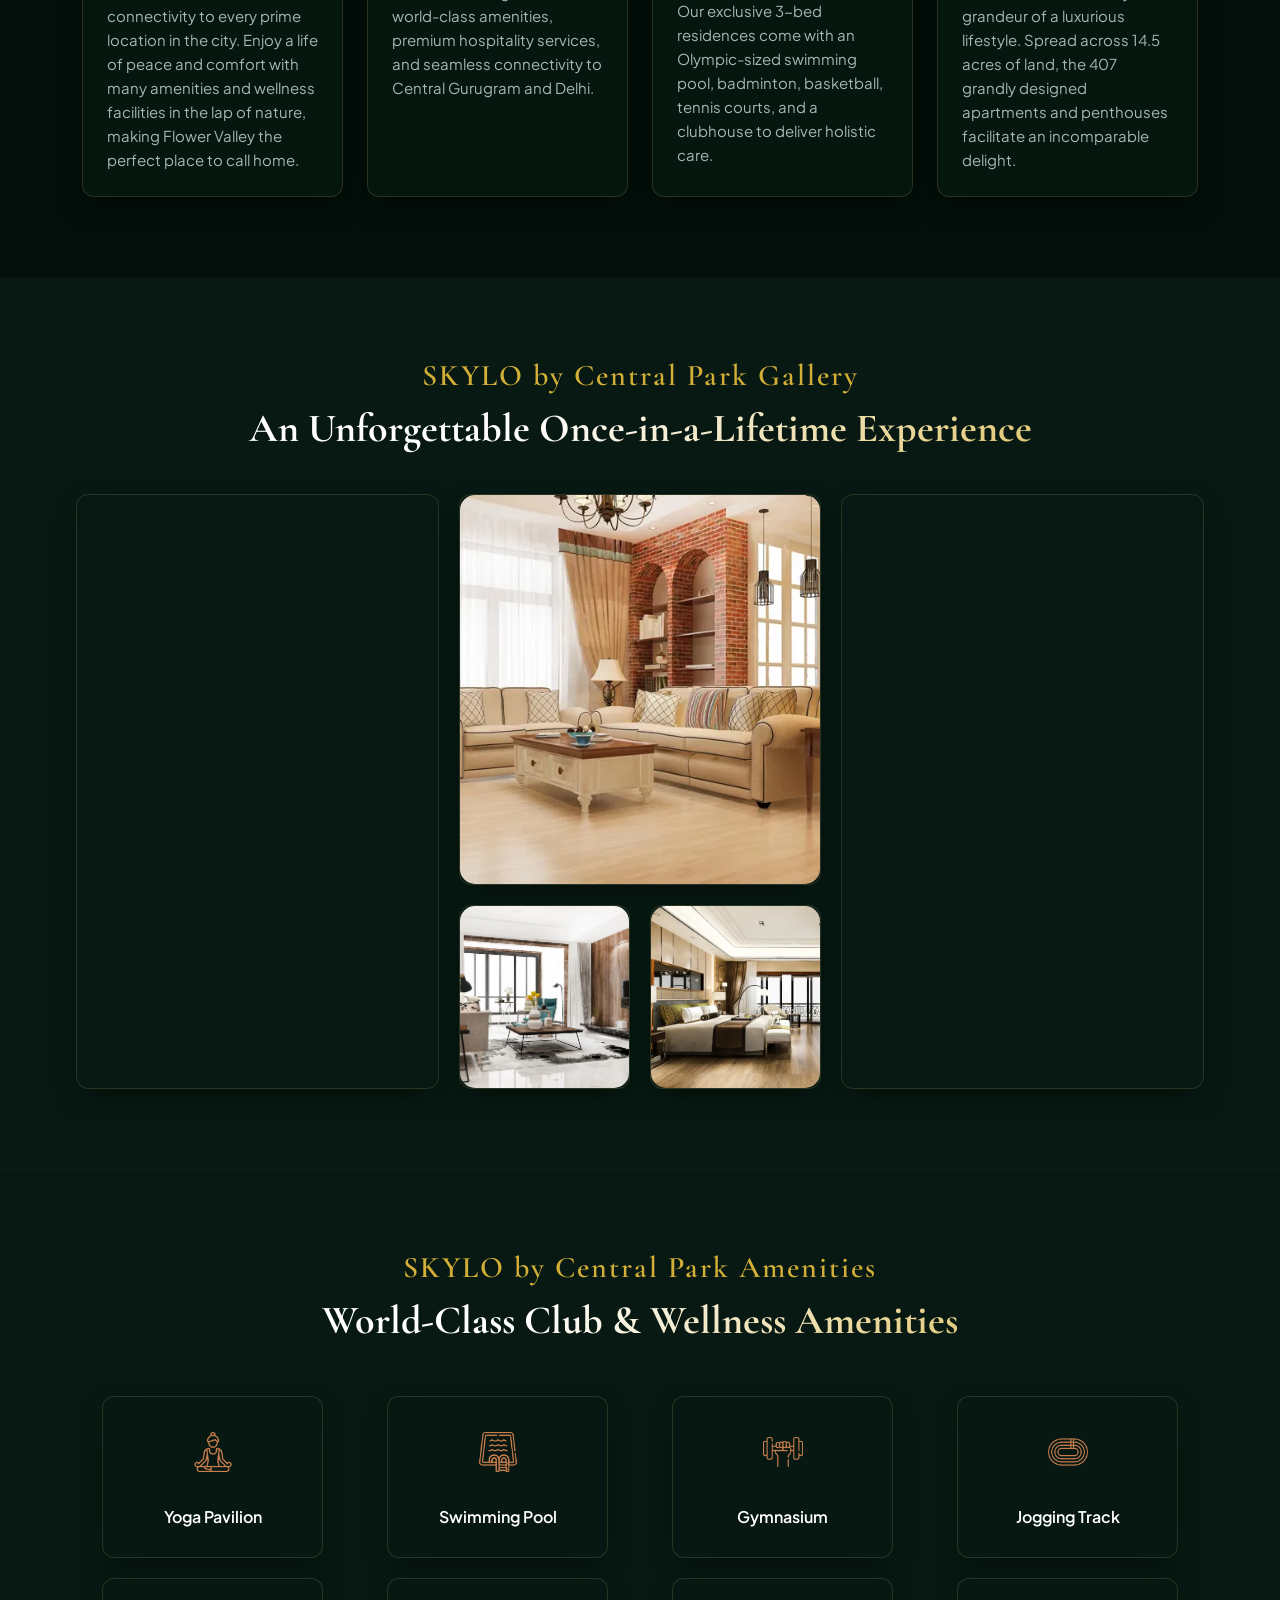
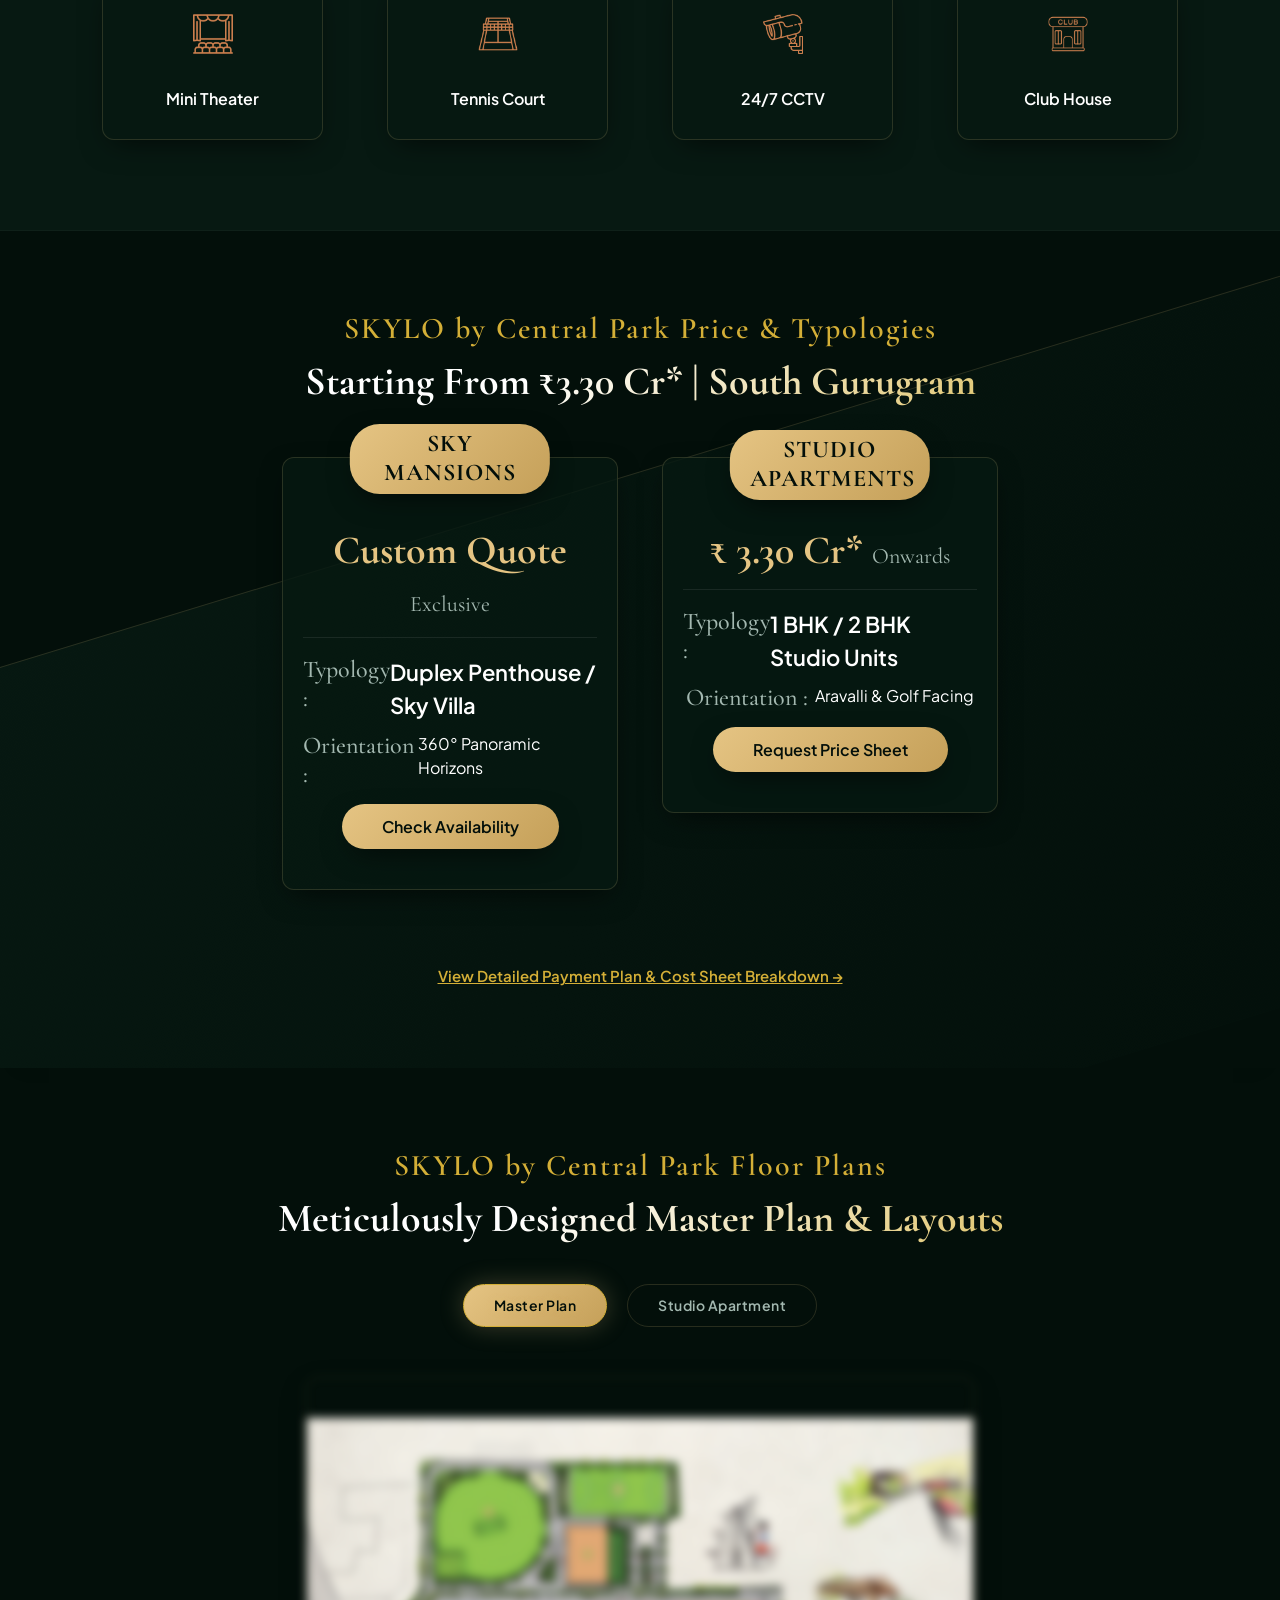
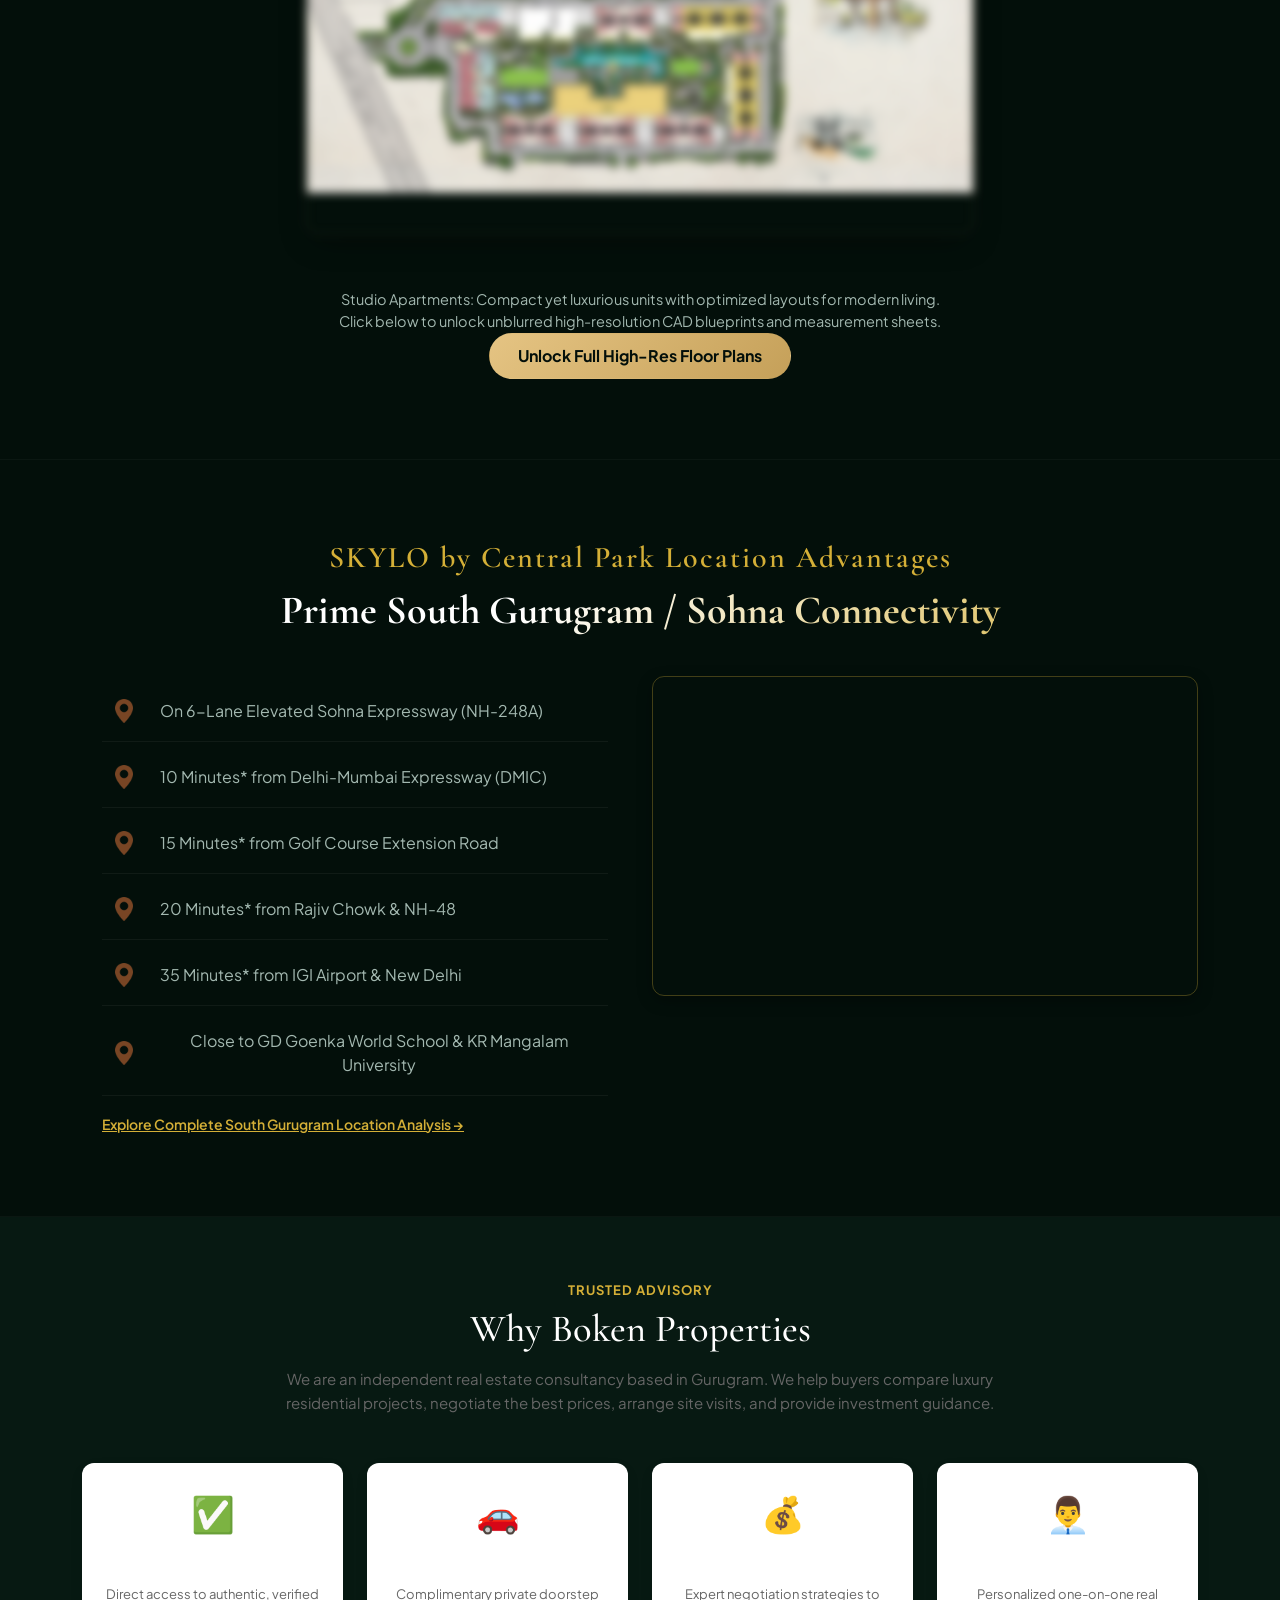
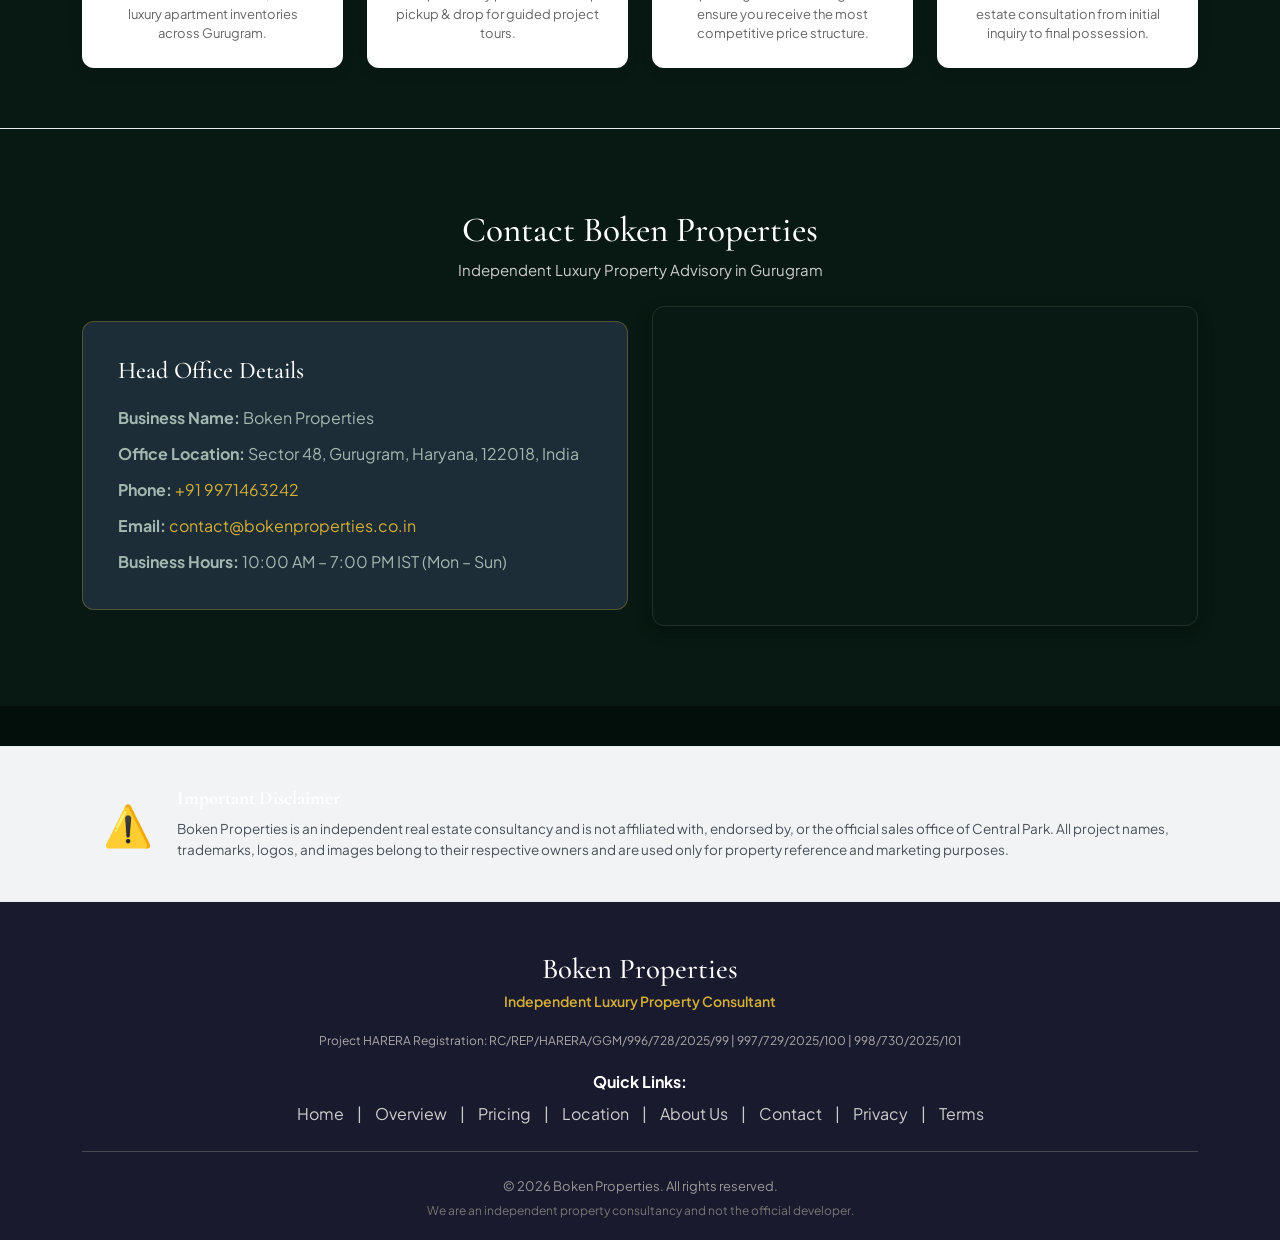
==== commit a22da993: "chnage for new ads" ====
--- a/central-park-gurugram/index.html
+++ b/central-park-gurugram/index.html
@@ -807,7 +807,7 @@
               <h4>Studio Apartments</h4>
             </div>
             <div class="pricing">
-              <h3>₹ 1.20 Cr* <span>Onwards</span></h3>
+              <h3>₹ 3.30 Cr* <span>Onwards</span></h3>
             </div>
             <div class="typology">
               <h4>Typology :</h4>
@@ -842,11 +842,14 @@
         <li class="nav-item" role="presentation">
           <button class="nav-link active" id="pills-home-tab" data-bs-toggle="pill" data-bs-target="#pills-home" type="button" role="tab" aria-controls="pills-home" aria-selected="true">Master Plan</button>
         </li>
-        <li class="nav-item" role="presentation">
+        <!-- <li class="nav-item" role="presentation">
           <button class="nav-link" id="pills-profile-tab1" data-bs-toggle="pill" data-bs-target="#pills-profile2" type="button" role="tab" aria-controls="pills-profile2" aria-selected="false">3 BHK Layout</button>
         </li>
         <li class="nav-item" role="presentation">
           <button class="nav-link" id="pills-profile-tab2" data-bs-toggle="pill" data-bs-target="#pills-profile3" type="button" role="tab" aria-controls="pills-profile3" aria-selected="false">4 BHK Layout</button>
+        </li> -->
+        <li class="nav-item" role="presentation">
+          <button class="nav-link" id="pills-profile-tab1" data-bs-toggle="pill" data-bs-target="#pills-profile2" type="button" role="tab" aria-controls="pills-profile2" aria-selected="false">Studio Apartment</button>
         </li>
       </ul>
       <div class="tab-content" id="pills-tabContent">
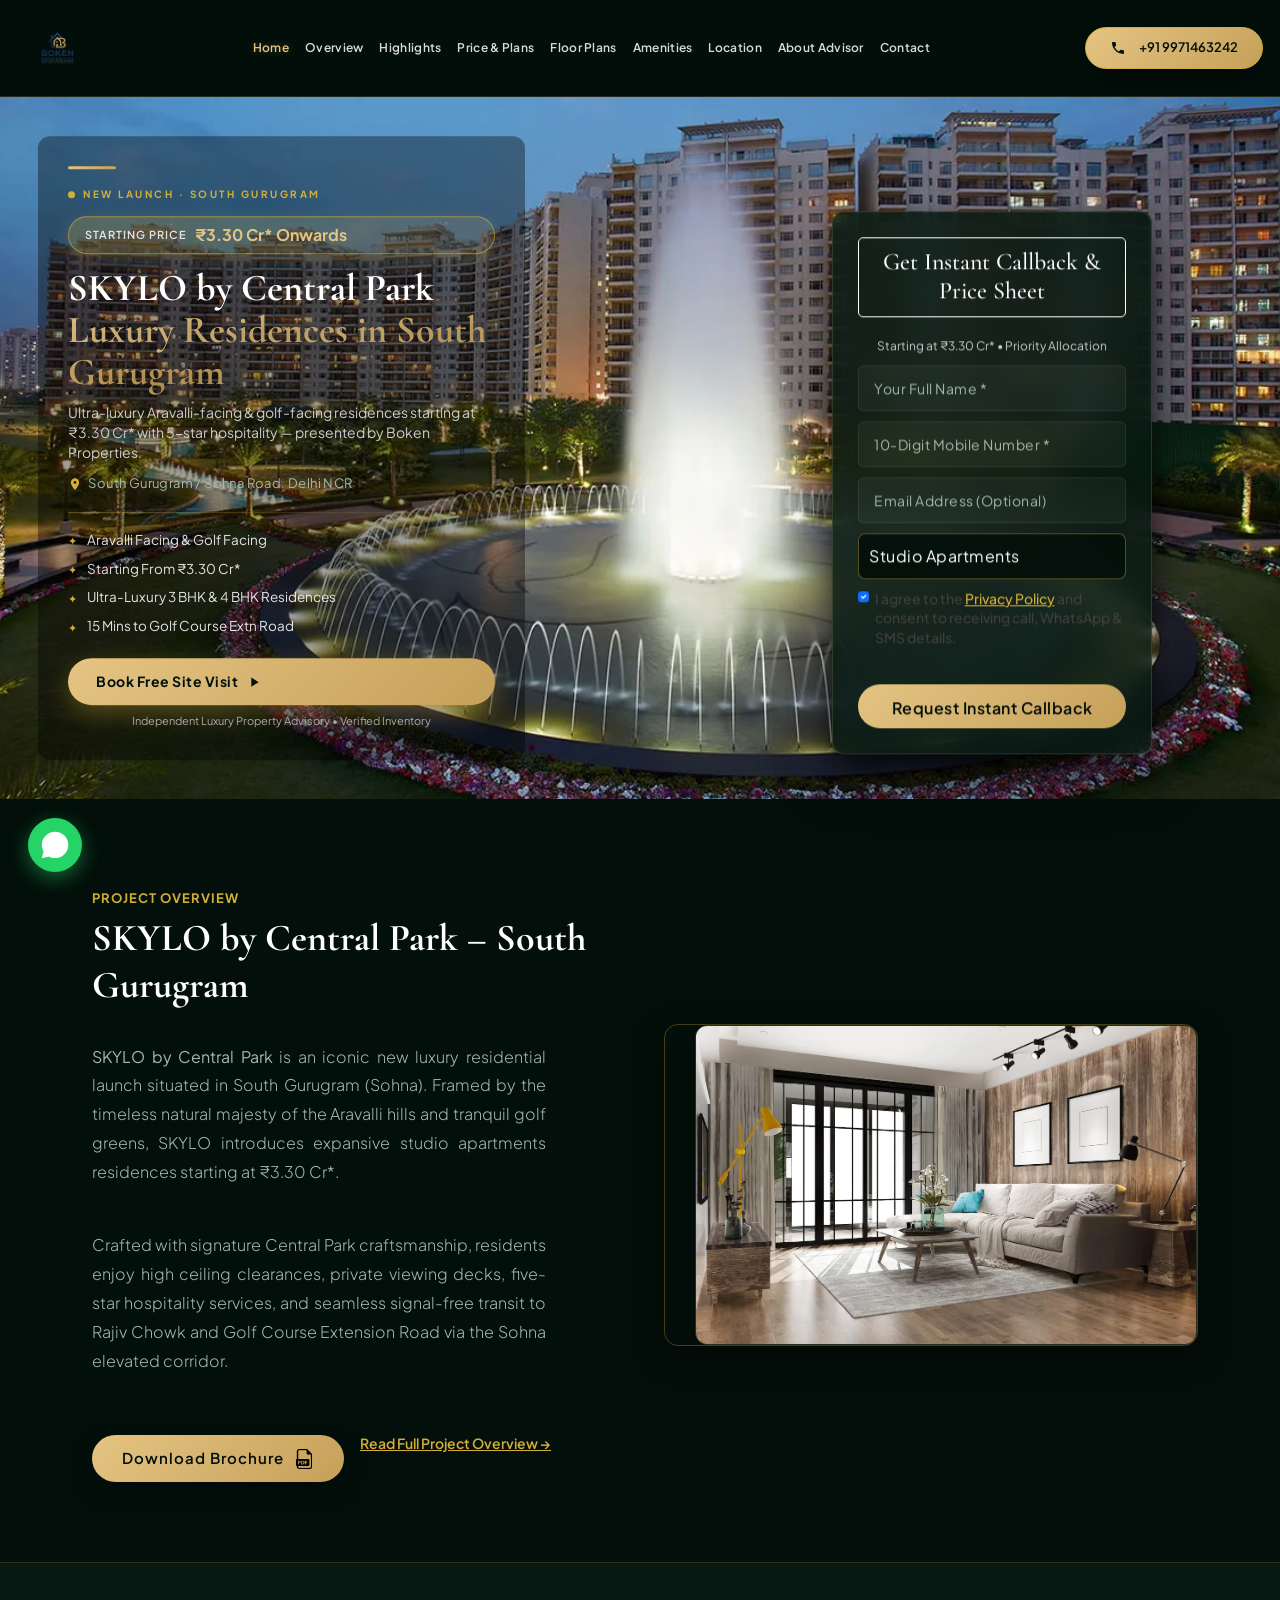
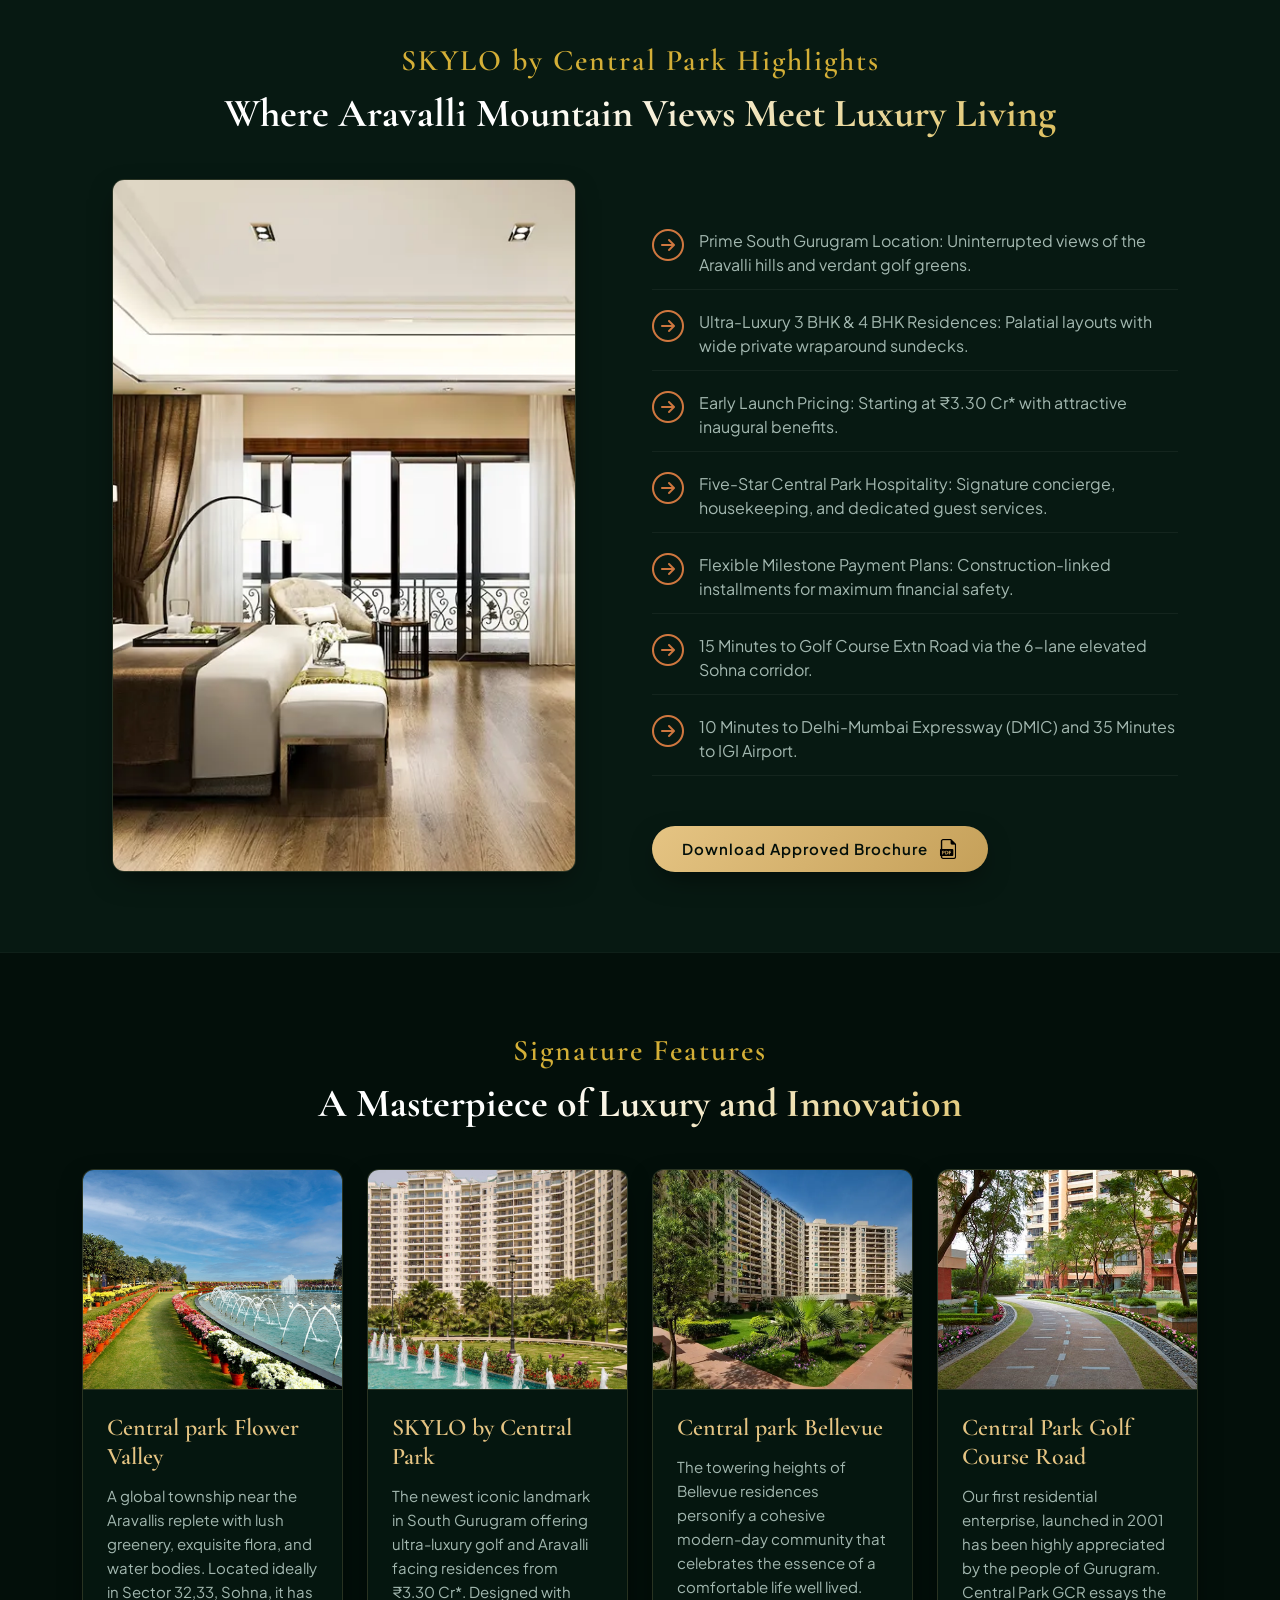
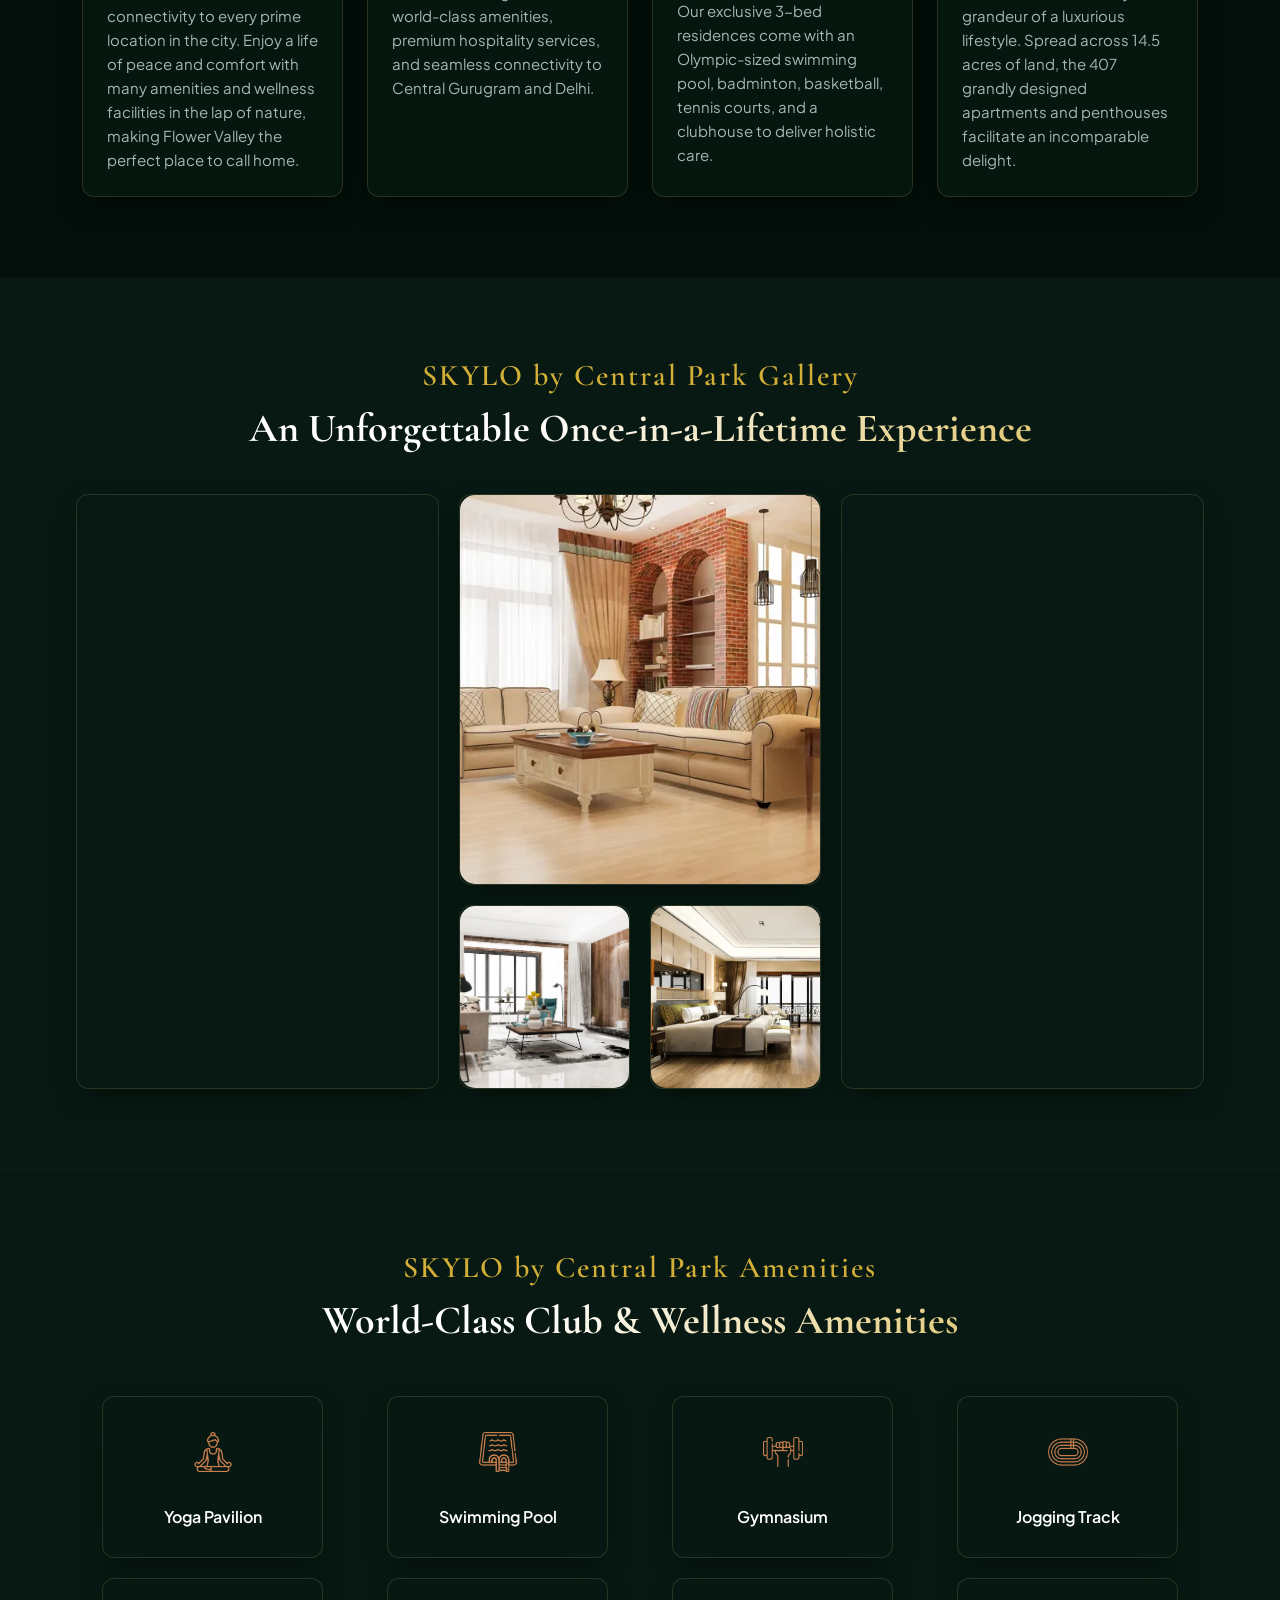
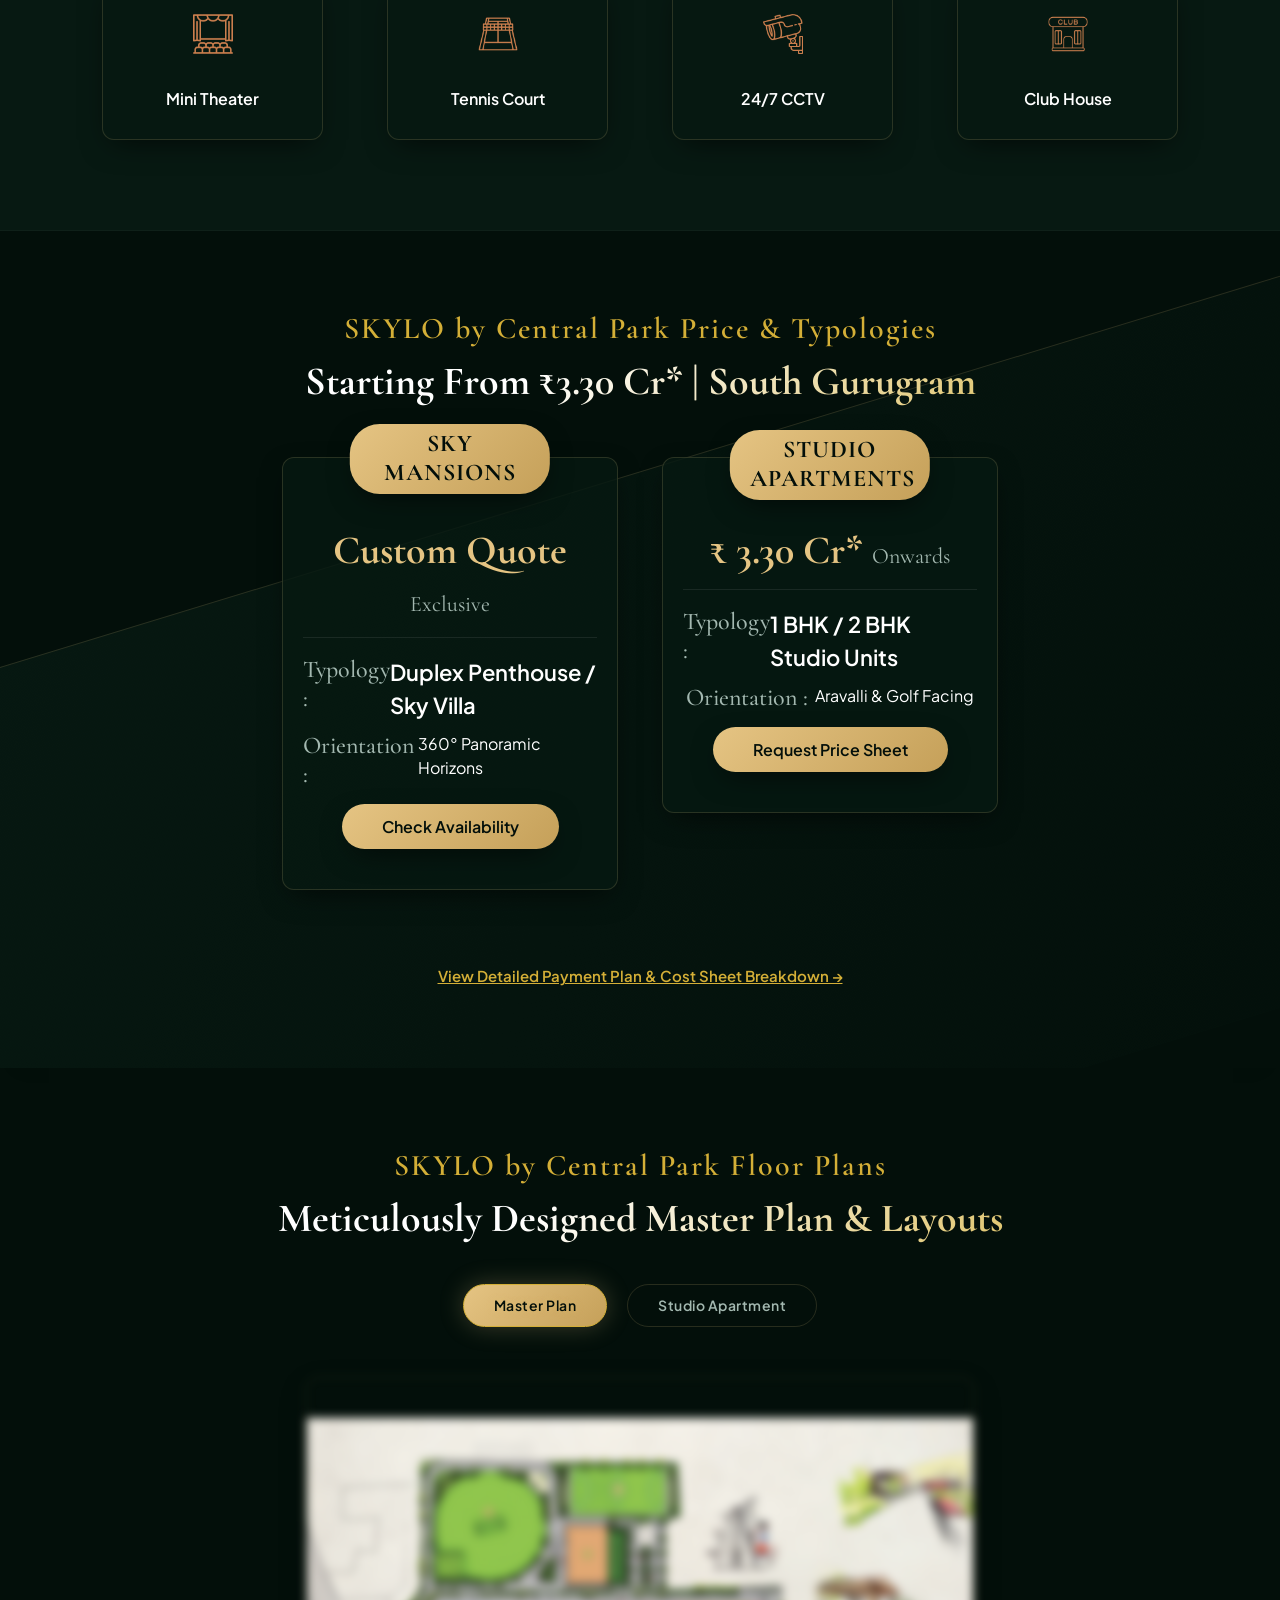
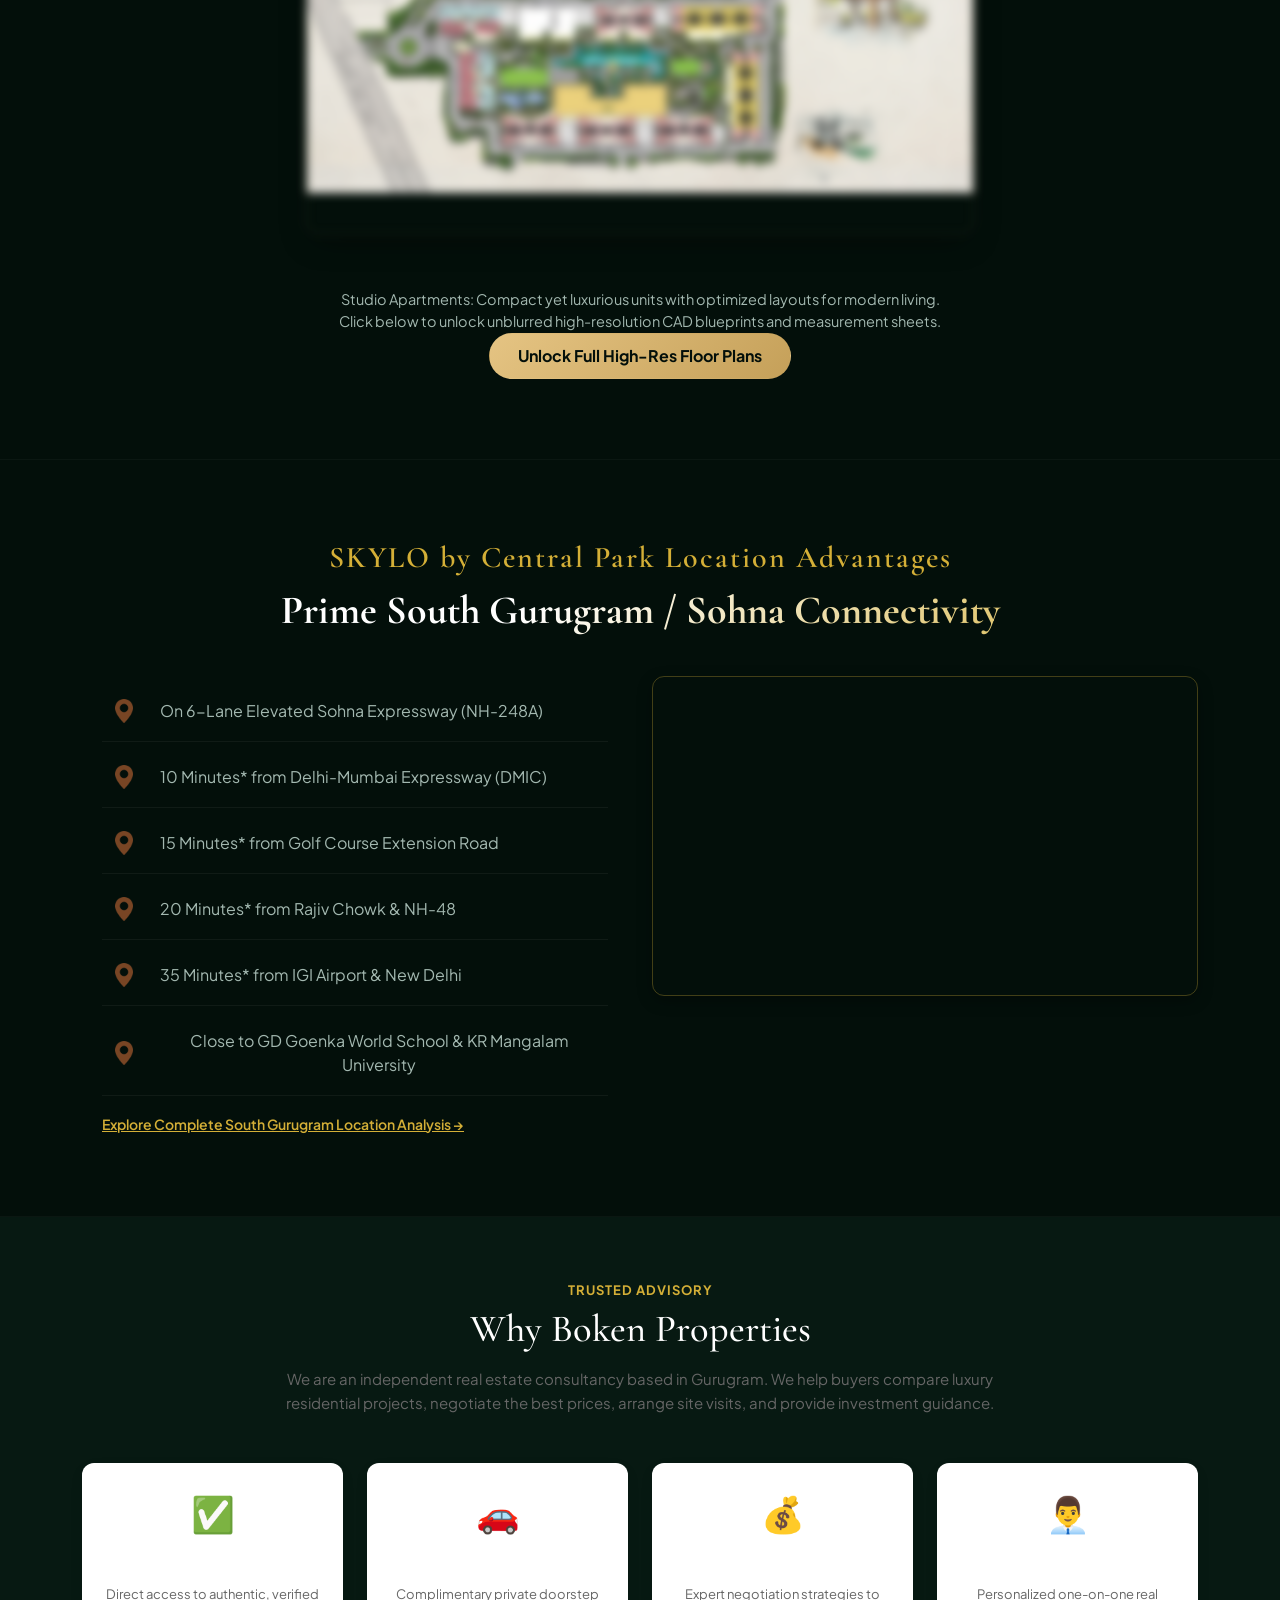
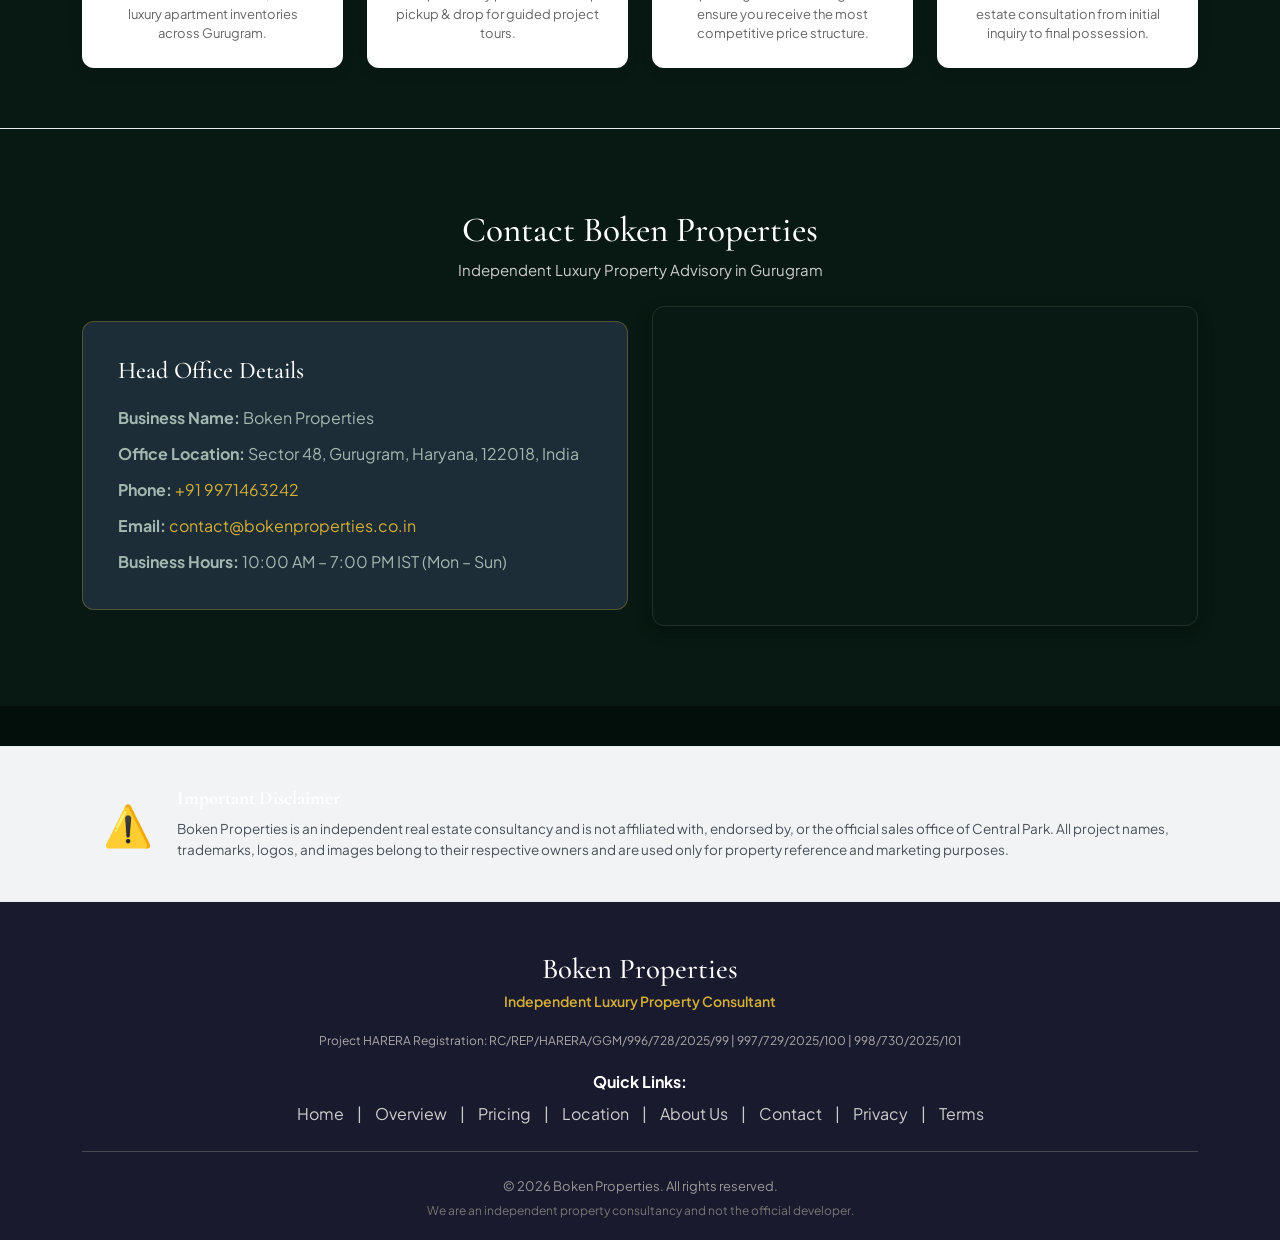
==== commit 27926d9b: "chnage for new ads" ====
--- a/central-park-gurugram/index.html
+++ b/central-park-gurugram/index.html
@@ -486,7 +486,7 @@
               SKYLO by Central Park – South Gurugram
             </h2>
             <p style="color: #ccc; font-size: 15px; line-height: 1.8; margin-bottom: 16px;">
-              <strong>SKYLO by Central Park</strong> is an iconic new luxury residential launch situated in South Gurugram (Sohna). Framed by the timeless natural majesty of the Aravalli hills and tranquil golf greens, SKYLO introduces expansive 3 BHK and 4 BHK residences starting at ₹3.30 Cr*.
+              <strong>SKYLO by Central Park</strong> is an iconic new luxury residential launch situated in South Gurugram (Sohna). Framed by the timeless natural majesty of the Aravalli hills and tranquil golf greens, SKYLO introduces expansive studio apartments residences starting at ₹3.30 Cr*.
             </p>
             <p style="color: #ccc; font-size: 15px; line-height: 1.8; margin-bottom: 24px;">
               Crafted with signature Central Park craftsmanship, residents enjoy high ceiling clearances, private viewing decks, five-star hospitality services, and seamless signal-free transit to Rajiv Chowk and Golf Course Extension Road via the Sohna elevated corridor.
